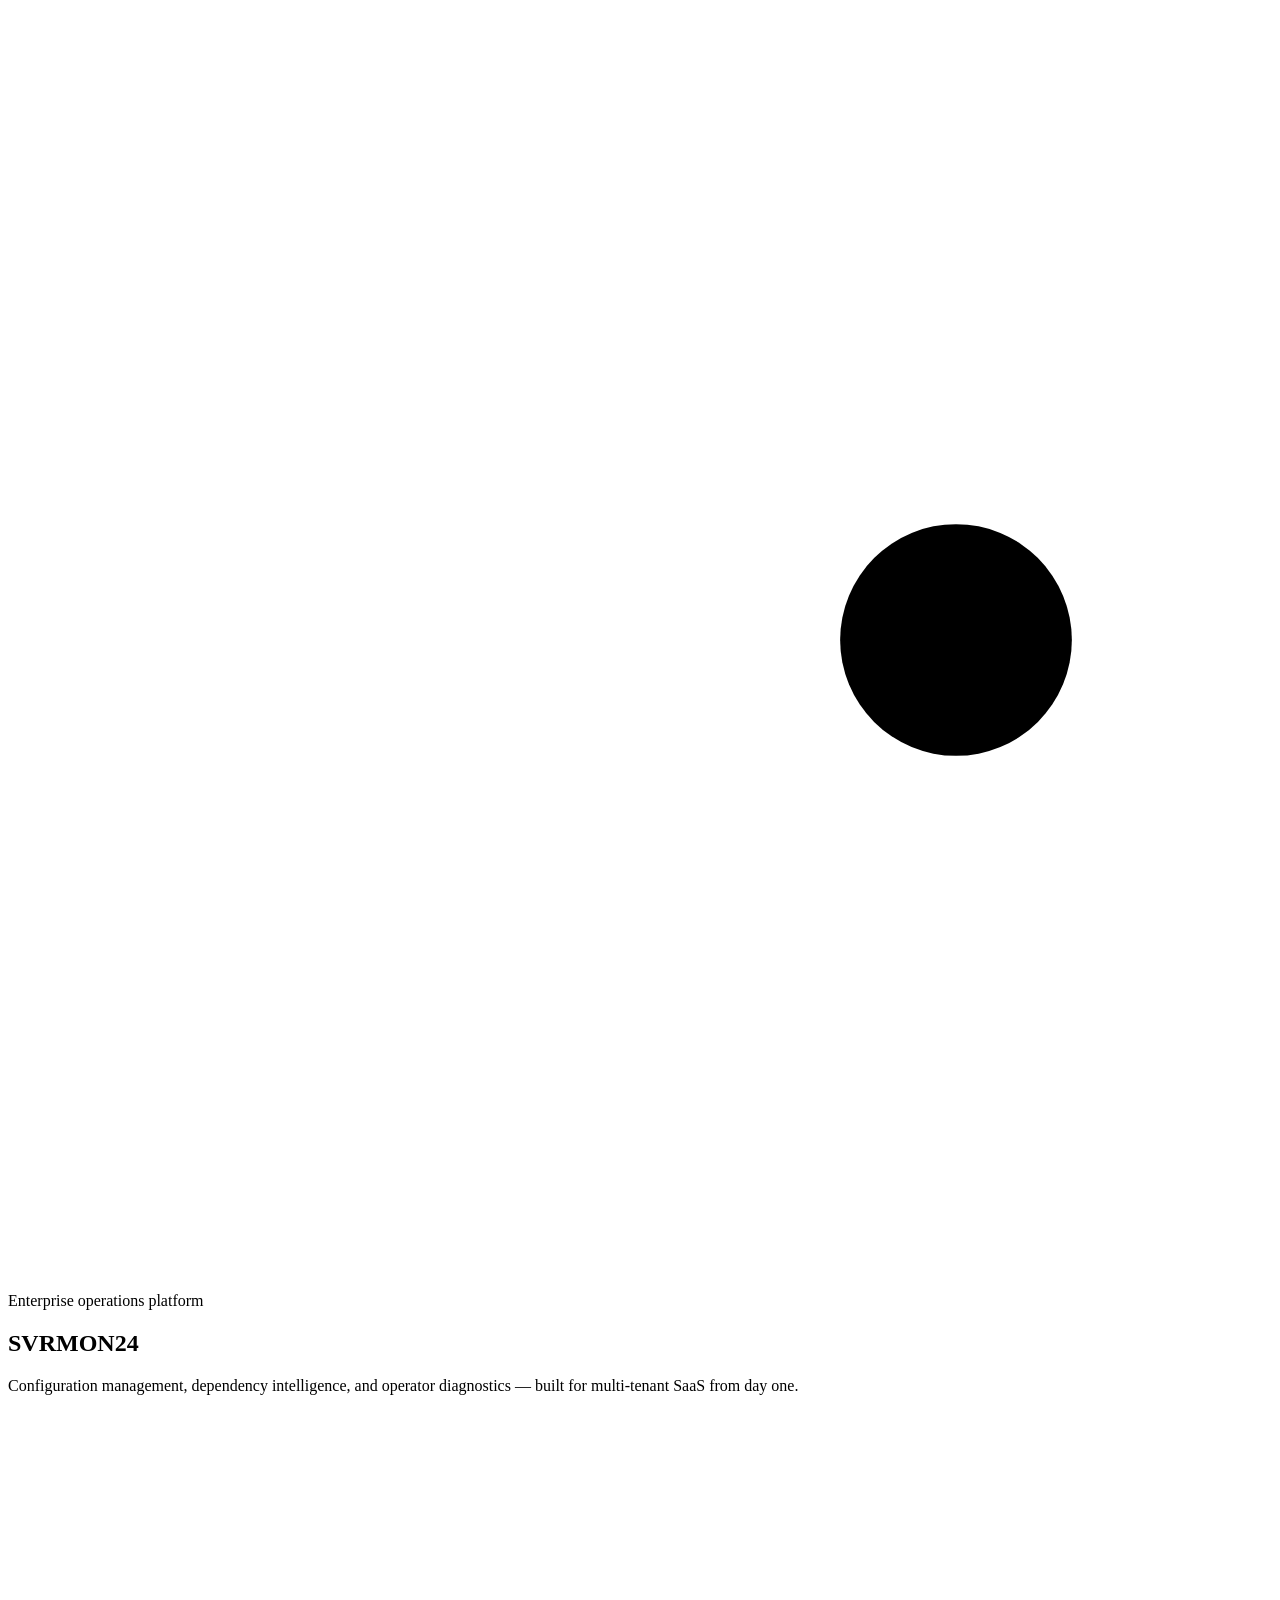
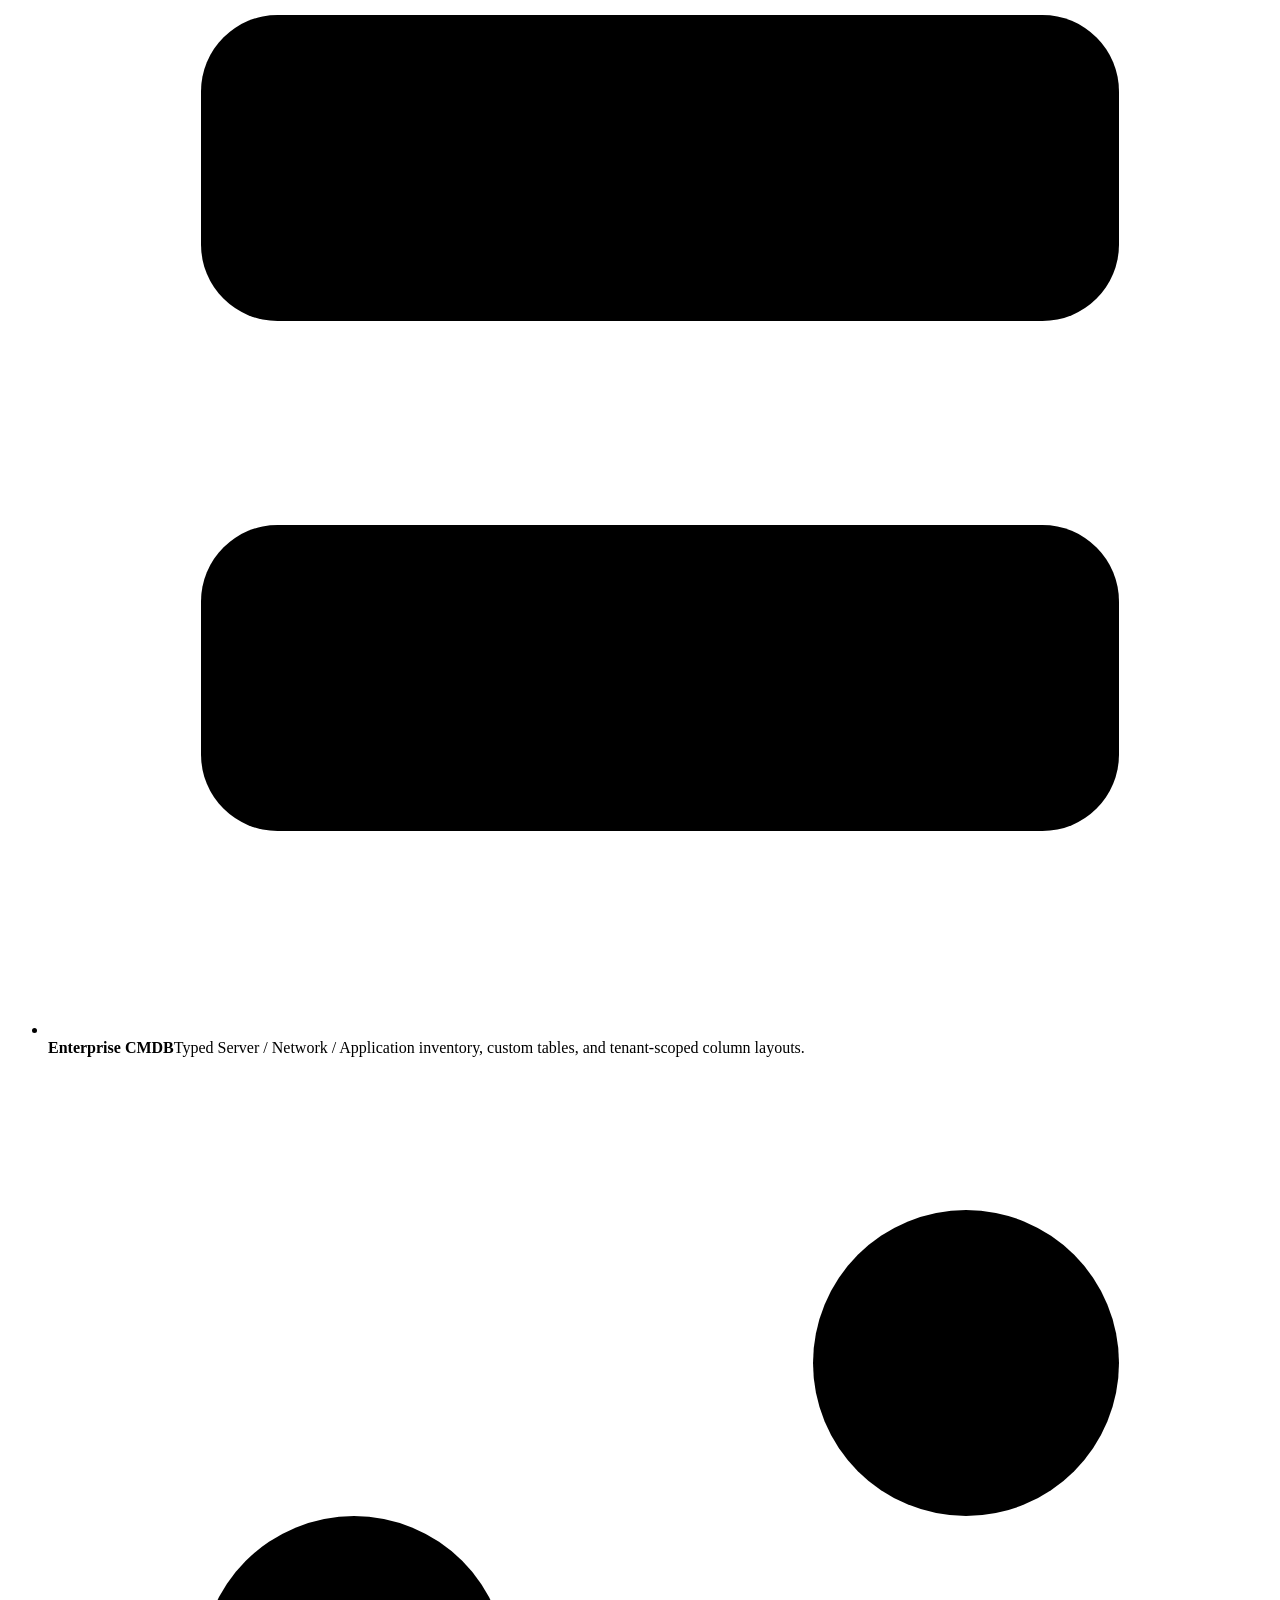
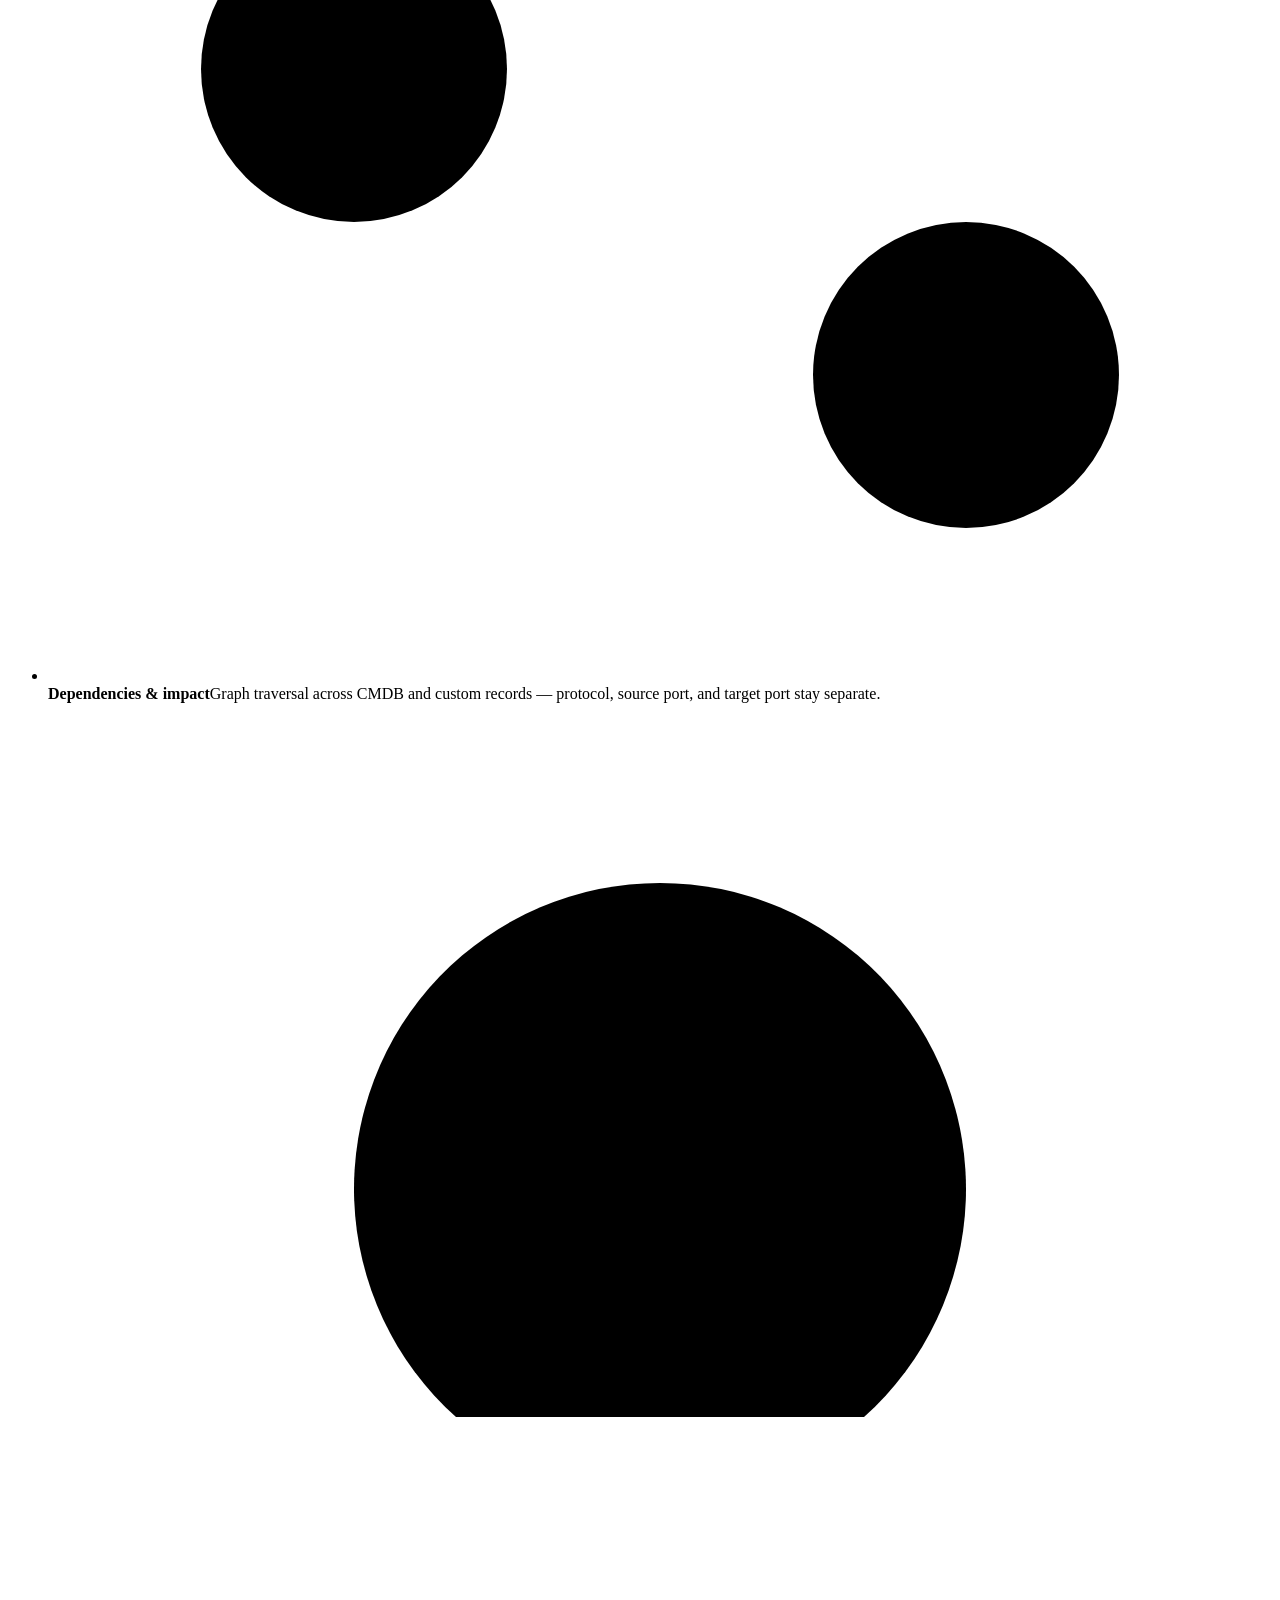
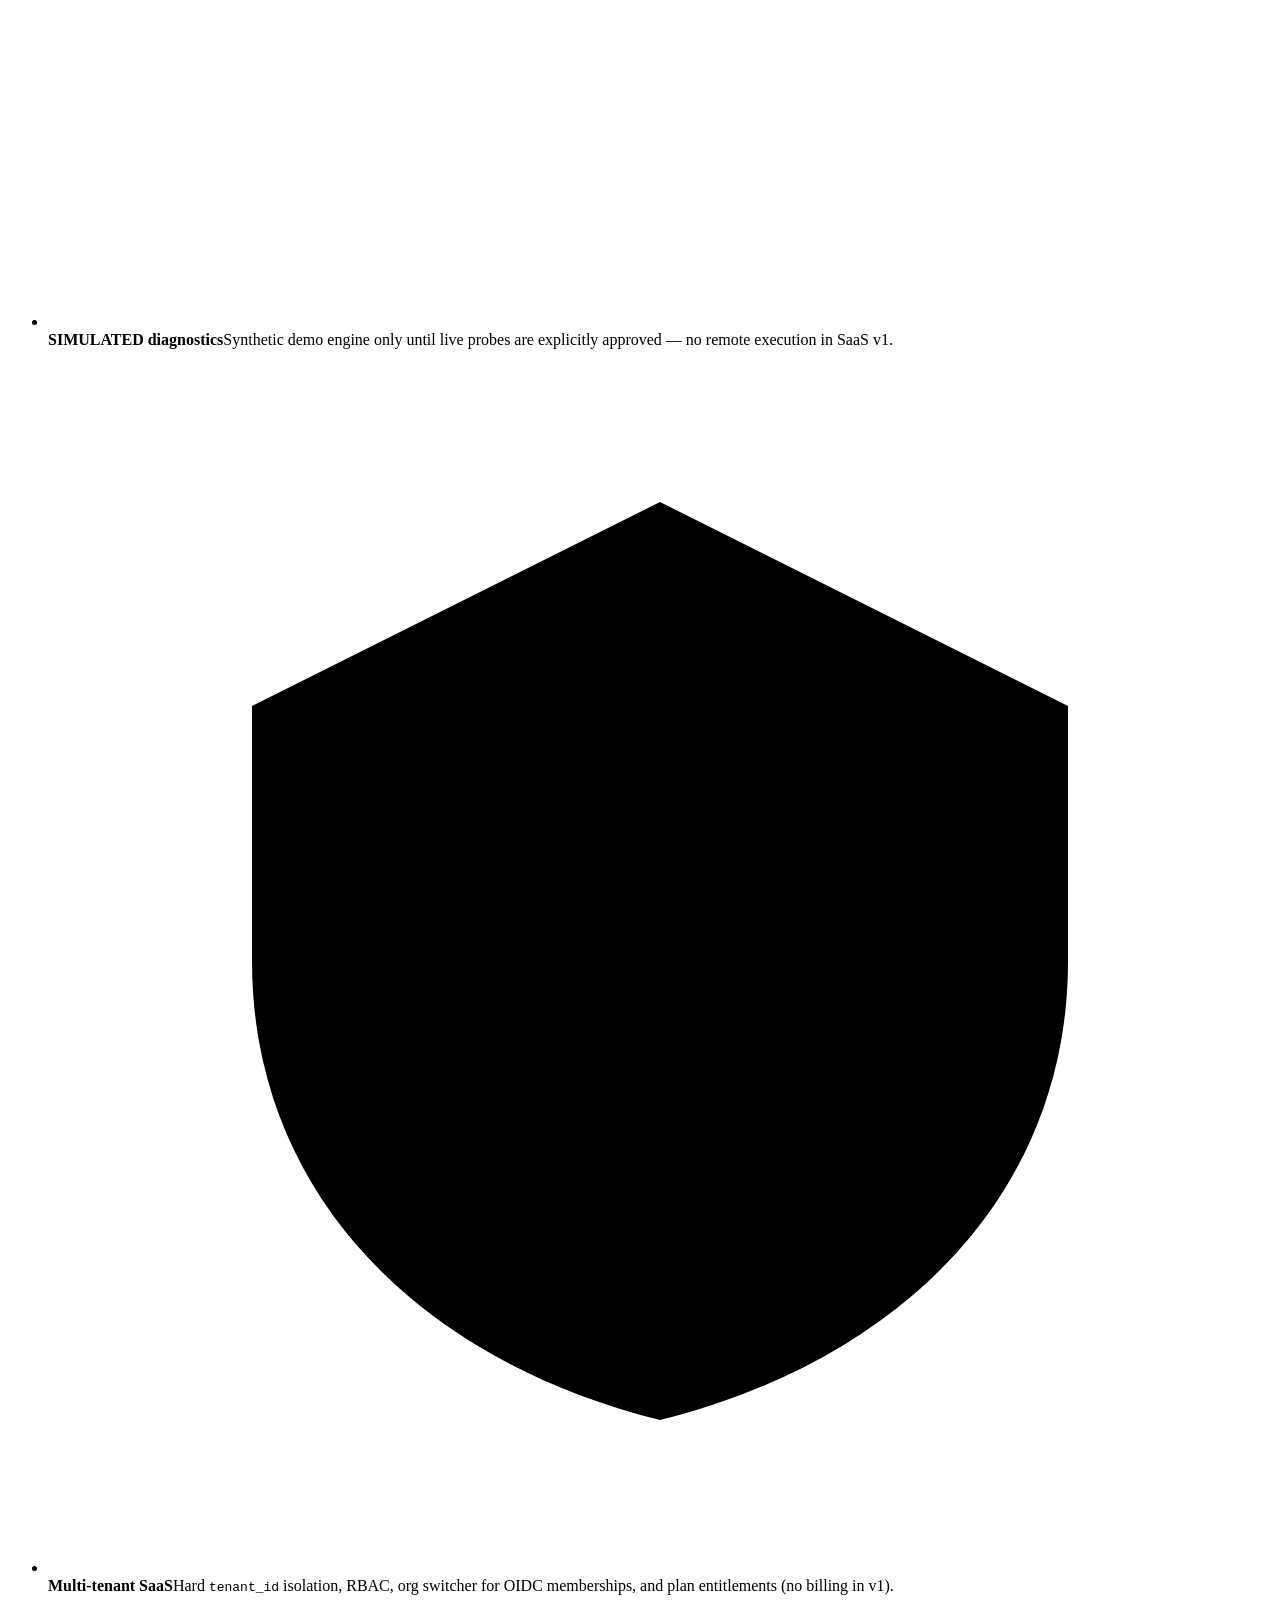
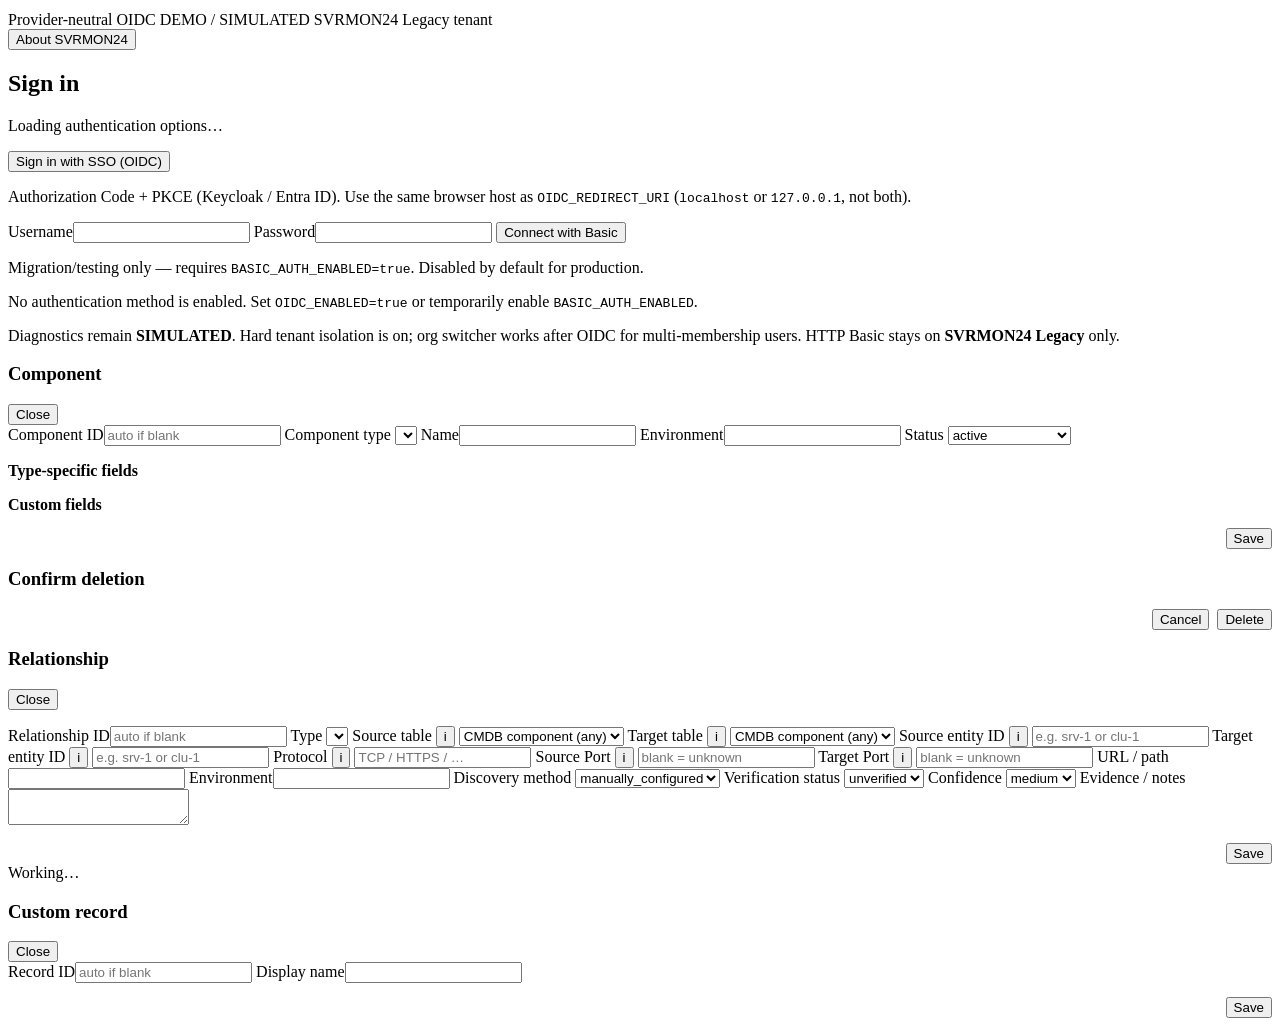
==== app/static/index.html @ c35ae40f "Merge origin/main into login portal split layout Resolve conflicts: keep split login (login-gate-spl" ====
<!DOCTYPE html>
<html lang="en">
<head>
  <meta charset="utf-8" />
  <meta name="viewport" content="width=device-width, initial-scale=1" />
  <meta name="svrmon24-ui" content="login-gate-split-v1" />
  <meta name="svrmon24-version" content="0.31.1" />
  <title>SVRMON24</title>
  <!-- Critical gate CSS: never paint login + app chrome together (before cmdb.css). -->
  <style>
    body.is-login .app-shell,
    body:not(.is-app) .app-shell { display: none !important; }
    body.is-app .login-gate { display: none !important; }
    #authPanel, .auth-panel-legacy { display: none !important; }
  </style>
  <link rel="stylesheet" href="/static/css/cmdb.css?v=0.31.1" />
</head>
<body class="is-login">
  <!-- Split login: portal story (left) + sign-in form (right); stacks on small viewports -->
  <div id="loginGate" class="login-gate login-gate-split" role="main" data-auth-view="login">
    <aside class="login-portal" id="loginPortal" aria-label="SVRMON24 platform overview">
      <div class="login-portal-bg" aria-hidden="true"></div>
      <div class="login-portal-inner">
        <div class="login-portal-brand">
          <span class="logo" aria-hidden="true">
            <svg viewBox="0 0 24 24"><path d="M4 7h16M4 12h10M4 17h14"/><circle cx="18" cy="12" r="2.2"/></svg>
          </span>
          <div>
            <p class="login-portal-kicker">Enterprise operations platform</p>
            <h1>SVRMON24</h1>
            <p class="login-portal-lede">Configuration management, dependency intelligence, and operator diagnostics — built for multi-tenant SaaS from day one.</p>
          </div>
        </div>
        <ul class="login-portal-highlights">
          <li>
            <span class="login-portal-ico" aria-hidden="true"><svg viewBox="0 0 24 24"><rect x="3" y="4" width="18" height="6" rx="1.5"/><rect x="3" y="14" width="18" height="6" rx="1.5"/></svg></span>
            <div><strong>Enterprise CMDB</strong><span>Typed Server / Network / Application inventory, custom tables, and tenant-scoped column layouts.</span></div>
          </li>
          <li>
            <span class="login-portal-ico" aria-hidden="true"><svg viewBox="0 0 24 24"><circle cx="6" cy="12" r="3"/><circle cx="18" cy="6" r="3"/><circle cx="18" cy="18" r="3"/><path d="M8.7 10.2L15.3 7.2M8.7 13.8l6.6 3"/></svg></span>
            <div><strong>Dependencies &amp; impact</strong><span>Graph traversal across CMDB and custom records — protocol, source port, and target port stay separate.</span></div>
          </li>
          <li>
            <span class="login-portal-ico" aria-hidden="true"><svg viewBox="0 0 24 24"><path d="M9 18h6M10 21h4"/><path d="M8 14a6 6 0 1 1 8 0"/><path d="M12 3v2"/></svg></span>
            <div><strong>SIMULATED diagnostics</strong><span>Synthetic demo engine only until live probes are explicitly approved — no remote execution in SaaS v1.</span></div>
          </li>
          <li>
            <span class="login-portal-ico" aria-hidden="true"><svg viewBox="0 0 24 24"><path d="M12 3l8 4v5c0 4.5-3.2 7.8-8 9-4.8-1.2-8-4.5-8-9V7l8-4z"/></svg></span>
            <div><strong>Multi-tenant SaaS</strong><span>Hard <code>tenant_id</code> isolation, RBAC, org switcher for OIDC memberships, and plan entitlements (no billing in v1).</span></div>
          </li>
        </ul>
        <div class="login-portal-badges">
          <span class="login-pill">Provider-neutral OIDC</span>
          <span class="login-pill sim">DEMO / SIMULATED</span>
          <span class="login-pill">SVRMON24 Legacy tenant</span>
        </div>
      </div>
    </aside>
    <div class="login-form-pane">
      <button type="button" class="login-portal-toggle" id="btnLoginPortalToggle" aria-expanded="false" aria-controls="loginPortal">
        <span class="login-portal-toggle-label">About SVRMON24</span>
        <span class="login-portal-toggle-chevron" aria-hidden="true"></span>
      </button>
      <div class="login-card panel">
        <h2>Sign in</h2>
        <p class="hint" id="authHint">Loading authentication options…</p>
        <div id="authErrorBanner" class="auth-error-banner hidden" role="alert"></div>
        <div id="hostMismatchBanner" class="auth-warn-banner hidden" role="status"></div>
        <div class="auth-row auth-oidc-row hidden" id="oidcAuthRow">
          <button type="button" id="btnOidcLogin" class="primary">Sign in with SSO (OIDC)</button>
          <p class="hint">Authorization Code + PKCE (Keycloak / Entra ID). Use the same browser host as <code>OIDC_REDIRECT_URI</code> (<code>localhost</code> or <code>127.0.0.1</code>, not both).</p>
        </div>
        <div class="auth-row auth-basic-row hidden" id="basicAuthRow">
          <label>Username<input id="authUser" autocomplete="username" /></label>
          <label>Password<input id="authPass" type="password" autocomplete="current-password" /></label>
          <button type="button" id="btnConnect">Connect with Basic</button>
          <p class="hint">Migration/testing only — requires <code>BASIC_AUTH_ENABLED=true</code>. Disabled by default for production.</p>
        </div>
        <p class="hint hidden" id="authMisconfigured">No authentication method is enabled. Set <code>OIDC_ENABLED=true</code> or temporarily enable <code>BASIC_AUTH_ENABLED</code>.</p>
        <p class="login-foot hint">Diagnostics remain <strong>SIMULATED</strong>. Hard tenant isolation is on; org switcher works after OIDC for multi-membership users. HTTP Basic stays on <strong>SVRMON24 Legacy</strong> only.</p>
      </div>
    </div>
  </div>

  <div class="app-shell hidden" id="appShell">
    <aside class="sidebar" id="sidebar">
      <div class="brand">
        <div class="brand-mark">
          <span class="logo" aria-hidden="true">
            <svg viewBox="0 0 24 24"><path d="M4 7h16M4 12h10M4 17h14"/><circle cx="18" cy="12" r="2.2"/></svg>
          </span>
          <h1>SVRMON24</h1>
        </div>
        <p class="tagline">Enterprise CMDB · dependencies · SIMULATED diagnostics</p>
      </div>
      <nav class="nav" aria-label="Primary">
        <div class="nav-section">Operations</div>
        <button type="button" class="nav-item active" data-tab="dashboard">
          <span class="nav-ico" aria-hidden="true"><svg viewBox="0 0 24 24"><rect x="3" y="3" width="8" height="8" rx="1.5"/><rect x="13" y="3" width="8" height="5" rx="1.5"/><rect x="13" y="10" width="8" height="11" rx="1.5"/><rect x="3" y="13" width="8" height="8" rx="1.5"/></svg></span>
          Dashboard
        </button>
        <button type="button" class="nav-item" data-tab="servers" data-component-type="Server">
          <span class="nav-ico" aria-hidden="true"><svg viewBox="0 0 24 24"><rect x="3" y="4" width="18" height="6" rx="1.5"/><rect x="3" y="14" width="18" height="6" rx="1.5"/><circle cx="7" cy="7" r="1"/><circle cx="7" cy="17" r="1"/></svg></span>
          Servers
        </button>
        <button type="button" class="nav-item" data-tab="network" data-component-type="Network">
          <span class="nav-ico" aria-hidden="true"><svg viewBox="0 0 24 24"><circle cx="12" cy="5" r="2.5"/><circle cx="5" cy="19" r="2.5"/><circle cx="19" cy="19" r="2.5"/><path d="M12 7.5v4M12 11.5L5.8 17M12 11.5l6.2 5.5"/></svg></span>
          Network
        </button>
        <button type="button" class="nav-item" data-tab="applications" data-component-type="Application">
          <span class="nav-ico" aria-hidden="true"><svg viewBox="0 0 24 24"><rect x="4" y="3" width="16" height="18" rx="2"/><path d="M8 8h8M8 12h8M8 16h5"/></svg></span>
          Applications
        </button>
        <button type="button" class="nav-item" data-tab="middleware" data-component-type="Middleware">
          <span class="nav-ico" aria-hidden="true"><svg viewBox="0 0 24 24"><path d="M4 8l8-4 8 4-8 4-8-4z"/><path d="M4 12l8 4 8-4"/><path d="M4 16l8 4 8-4"/></svg></span>
          Middleware
        </button>
        <button type="button" class="nav-item" data-tab="databases" data-component-type="Database">
          <span class="nav-ico" aria-hidden="true"><svg viewBox="0 0 24 24"><ellipse cx="12" cy="6" rx="7" ry="3"/><path d="M5 6v6c0 1.7 3.1 3 7 3s7-1.3 7-3V6"/><path d="M5 12v6c0 1.7 3.1 3 7 3s7-1.3 7-3v-6"/></svg></span>
          Databases
        </button>
        <div class="nav-section" id="navCustomTablesSection" hidden>Custom tables</div>
        <div id="navCustomTables"></div>
        <button type="button" class="nav-item" data-tab="relationships">
          <span class="nav-ico" aria-hidden="true"><svg viewBox="0 0 24 24"><circle cx="6" cy="12" r="3"/><circle cx="18" cy="6" r="3"/><circle cx="18" cy="18" r="3"/><path d="M8.7 10.2L15.3 7.2M8.7 13.8l6.6 3"/></svg></span>
          Relationships
        </button>
        <button type="button" class="nav-item" data-tab="dependencies">
          <span class="nav-ico" aria-hidden="true"><svg viewBox="0 0 24 24"><path d="M5 6h6v6H5zM13 12h6v6h-6z"/><path d="M11 9h4v4"/></svg></span>
          Dependencies
        </button>
        <button type="button" class="nav-item" data-tab="diagnostics">
          <span class="nav-ico" aria-hidden="true"><svg viewBox="0 0 24 24"><path d="M9 18h6M10 21h4"/><path d="M8 14a6 6 0 1 1 8 0"/><path d="M12 3v2"/></svg></span>
          Diagnostics
        </button>

        <div class="nav-section">Configuration</div>
        <button type="button" class="nav-item" data-tab="custom">
          <span class="nav-ico" aria-hidden="true"><svg viewBox="0 0 24 24"><path d="M4 7h16M4 12h10M4 17h14"/><circle cx="17" cy="12" r="2"/></svg></span>
          Custom Fields
        </button>
        <button type="button" class="nav-item" data-tab="custom-tables">
          <span class="nav-ico" aria-hidden="true"><svg viewBox="0 0 24 24"><path d="M4 4h16v4H4zM4 10h16v10H4z"/><path d="M9 10v10M15 10v10M4 15h16"/></svg></span>
          Custom Tables
        </button>
        <button type="button" class="nav-item" data-tab="columns">
          <span class="nav-ico" aria-hidden="true"><svg viewBox="0 0 24 24"><rect x="3" y="4" width="5" height="16" rx="1"/><rect x="10" y="4" width="5" height="16" rx="1"/><rect x="17" y="4" width="4" height="16" rx="1"/></svg></span>
          Column Settings
        </button>

        <div class="nav-section">Administration</div>
        <button type="button" class="nav-item" data-tab="users">
          <span class="nav-ico" aria-hidden="true"><svg viewBox="0 0 24 24"><circle cx="9" cy="8" r="3.2"/><path d="M3.5 19c.8-3 2.9-4.5 5.5-4.5S13.7 16 14.5 19"/><circle cx="17" cy="9" r="2.4"/><path d="M15.2 19c.4-1.8 1.6-3 3.3-3 1.2 0 2.2.5 2.9 1.4"/></svg></span>
          Users
        </button>
        <button type="button" class="nav-item" data-tab="roles">
          <span class="nav-ico" aria-hidden="true"><svg viewBox="0 0 24 24"><path d="M12 3l8 4v5c0 4.5-3.2 7.8-8 9-4.8-1.2-8-4.5-8-9V7l8-4z"/><path d="M9.5 12l1.8 1.8L15 10"/></svg></span>
          Roles and Permissions
        </button>
        <button type="button" class="nav-item" data-tab="organizations">
          <span class="nav-ico" aria-hidden="true"><svg viewBox="0 0 24 24"><path d="M3 20h18"/><path d="M5 20V9l7-5 7 5v11"/><path d="M9 20v-6h6v6"/></svg></span>
          Organizations
        </button>
        <button type="button" class="nav-item" data-tab="plans">
          <span class="nav-ico" aria-hidden="true"><svg viewBox="0 0 24 24"><path d="M4 7h16v12H4z"/><path d="M8 7V5a4 4 0 0 1 8 0v2"/><path d="M8 12h8"/></svg></span>
          Subscription Plans <span class="coming">Entitlements</span>
        </button>
        <button type="button" class="nav-item" data-tab="settings">
          <span class="nav-ico" aria-hidden="true"><svg viewBox="0 0 24 24"><circle cx="12" cy="12" r="3"/><path d="M12 3v2.2M12 18.8V21M4.9 6.5l1.6 1.6M17.5 17.9l1.6 1.6M3 12h2.2M18.8 12H21M4.9 17.5l1.6-1.6M17.5 6.1l1.6-1.6"/></svg></span>
          Settings
        </button>
        <button type="button" class="nav-item" data-tab="audit">
          <span class="nav-ico" aria-hidden="true"><svg viewBox="0 0 24 24"><path d="M7 4h10a2 2 0 0 1 2 2v14l-3-2-3 2-3-2-3 2V6a2 2 0 0 1 2-2z"/><path d="M9 9h6M9 13h6"/></svg></span>
          Audit Logs
        </button>
      </nav>
      <div class="sidebar-foot">
        <span class="sim-pill" title="Diagnostics remain synthetic until live probes are approved">DEMO / SIMULATED</span>
      </div>
    </aside>

    <div class="main">
      <header class="topbar">
        <div class="topbar-left">
          <button type="button" class="mobile-nav-toggle" id="btnMobileNav" aria-label="Open navigation">Menu</button>
          <div class="topbar-titles">
            <h2 id="pageTitle">Dashboard</h2>
            <p class="hint" id="pageSubtitle">Live CMDB and diagnostic overview</p>
          </div>
        </div>
        <div class="topbar-right">
          <div class="auth-status" id="authStatusChip" title="Authentication status">
            <span class="dot" aria-hidden="true"></span>
            <span id="authStatusText">Disconnected</span>
          </div>
          <div
            class="tenant-banner"
            id="tenantBanner"
            hidden
            aria-label="Current organization"
            title="tenant-svrmon24-legacy"
          >
            <span class="tenant-banner-kicker">Organization</span>
            <strong id="tenantDisplayName">SVRMON24 Legacy</strong>
            <span class="tenant-banner-id" id="tenantIdSub">tenant-svrmon24-legacy</span>
          </div>
          <div class="user-menu" id="userMenu">
            <div class="avatar" id="userAvatar">?</div>
            <div class="meta">
              <strong id="userDisplayName">Not signed in</strong>
              <span id="sessionChip">Session: disconnected</span>
            </div>
            <button type="button" id="btnLogout" class="ghost" title="End OIDC session and/or clear Basic credentials">Log out</button>
          </div>
        </div>
      </header>

      <div class="content">
        <!-- keep legacy class for any old selectors; hidden via CSS -->
        <div class="tabs" aria-hidden="true"></div>

        <section id="tab-dashboard" class="tab-panel">
          <section class="panel">
            <div class="toolbar" style="grid-template-columns: 1fr auto;">
              <div>
                <h2 style="margin:0">Operations dashboard</h2>
                <p class="hint" id="dashHint">Connect to load live CMDB and diagnostic widgets.</p>
              </div>
              <button type="button" id="btnRefreshDash" class="secondary">Refresh</button>
            </div>
            <div class="demo-banner" id="dashDemoBanner">
              Diagnostic widgets reflect <strong>SIMULATED / SYNTHETIC_DEMO</strong> evidence only — not live telemetry.
            </div>
            <div class="kpi-row" id="kpiRow">
              <div class="kpi-card accent-grad">
                <div class="label">Platform status</div>
                <div class="value"><span class="status-pill disconnected" id="kpiConnPill">disconnected</span></div>
                <div class="sub" id="kpiConnSub">Sign in with OIDC (or Basic if enabled) to load APIs</div>
              </div>
              <div class="kpi-card accent-grad">
                <div class="label">Components</div>
                <div class="value" id="kpiComponents">—</div>
                <div class="sub">CMDB inventory total</div>
              </div>
              <div class="kpi-card accent-grad-2">
                <div class="label">Relationships</div>
                <div class="value" id="kpiRels">—</div>
                <div class="sub">Configured dependency edges</div>
              </div>
              <div class="kpi-card">
                <div class="label">Diagnostics mode</div>
                <div class="value" style="font-size:1.1rem;margin-top:10px"><span class="status-pill warning">SIMULATED</span></div>
                <div class="sub">No live remote execution</div>
              </div>
            </div>
            <div id="dashLoading" class="empty-state">
              <strong>API disconnected</strong>
              Sign in above to load live CMDB KPIs, relationships, and SIMULATED diagnostic widgets.
            </div>
            <div id="dashContent" class="hidden">
              <div class="dash-grid">
                <div class="dash-card">
                  <h3>Total CMDB components</h3>
                  <div class="dash-metric" id="dashTotalComponents">—</div>
                </div>
                <div class="dash-card">
                  <h3>Configured relationships</h3>
                  <div class="dash-metric" id="dashTotalRels">—</div>
                </div>
                <div class="dash-card">
                  <h3>Components by type</h3>
                  <ul class="dash-list" id="dashByType"></ul>
                </div>
                <div class="dash-card">
                  <h3>Components by environment</h3>
                  <ul class="dash-list" id="dashByEnv"></ul>
                </div>
                <div class="dash-card wide">
                  <h3>Recent diagnostics</h3>
                  <div id="dashRecentDiags" class="hint">No diagnostics yet.</div>
                </div>
                <div class="dash-card wide">
                  <h3>Recent findings</h3>
                  <div id="dashRecentFindings" class="hint">No findings yet.</div>
                </div>
                <div class="dash-card wide" style="grid-column: 1 / -1;">
                  <h3>Critical components requiring review</h3>
                  <div id="dashCritical" class="hint">None flagged.</div>
                </div>
              </div>
            </div>
          </section>
        </section>

        <section id="tab-inventory" class="tab-panel hidden">
          <section class="panel">
            <p class="type-lock-hint" id="inventoryTypeHint">Showing one component type from the Operations sidebar.</p>
            <div class="toolbar">
              <label>Search<input id="searchQ" placeholder="id, name, hostname, product…" /></label>
              <label id="filterTypeWrap">Type
                <select id="filterType" data-keep-first="1">
                  <option value="">All</option>
                </select>
              </label>
              <label>Environment<input id="filterEnv" placeholder="prod / nonprod" /></label>
              <label>Status
                <select id="filterStatus">
                  <option value="">All</option>
                  <option value="active">active</option>
                  <option value="inactive">inactive</option>
                  <option value="decommissioned">decommissioned</option>
                  <option value="unknown">unknown</option>
                </select>
              </label>
              <span></span>
              <button type="button" id="btnSearch" class="secondary">Apply filters</button>
              <button type="button" id="btnAdd">Add component</button>
            </div>
          </section>

          <section class="panel">
            <h2 id="inventoryHeading">Inventory</h2>
            <div class="table-wrap">
              <div id="inventoryLoading" class="loading-overlay"><span class="spinner"></span> Loading inventory…</div>
              <table class="inventory" id="inventoryTable">
                <thead>
                  <tr id="inventoryHeadRow">
                    <th data-col="component_id">Component ID</th>
                    <th data-col="hostname_or_name">Hostname/Component Name</th>
                    <th data-col="component_type">Component Type</th>
                    <th data-col="os_family">OS Family</th>
                    <th data-col="os_version">OS Version</th>
                    <th data-col="product_type">Product Type</th>
                    <th data-col="product_version">Product Version</th>
                    <th data-col="environment">Environment</th>
                    <th data-col="status">Status</th>
                    <th data-col="actions">Actions</th>
                  </tr>
                </thead>
                <tbody id="inventoryBody"></tbody>
              </table>
            </div>
            <div class="pager">
              <div id="pageInfo">Page 1 / 1 · 0 components</div>
              <div class="controls">
                <button type="button" id="btnPrev" class="secondary">Previous</button>
                <button type="button" id="btnNext" class="secondary">Next</button>
              </div>
            </div>
          </section>
        </section>

        <section id="tab-relationships" class="tab-panel hidden">
          <section class="panel">
            <h2>Relationship types (direction: source → target)</h2>
            <p class="hint">
              Manual edges only. Pick source/target <strong>tables</strong> (typed CMDB or custom),
              then entity IDs. <strong>Protocol</strong>, <strong>Source Port</strong>, and
              <strong>Target Port</strong> stay separate columns forever.
            </p>
            <div id="relTypeDocs" class="hint">Load after Connect.</div>
          </section>
          <section class="panel">
            <div class="toolbar" style="grid-template-columns: 1.2fr 1fr 1fr auto auto;">
              <label>Search<input id="relSearchQ" placeholder="id, component, protocol…" /></label>
              <label>Type
                <select id="relFilterType" data-keep-first="1">
                  <option value="">All</option>
                </select>
              </label>
              <label>Component ID<input id="relFilterComponent" placeholder="as source or target" /></label>
              <button type="button" id="btnRelSearch" class="secondary">Apply filters</button>
              <button type="button" id="btnAddRel">Add relationship</button>
            </div>
          </section>
          <section class="panel">
            <h2>Relationships</h2>
            <div class="table-wrap">
              <table class="inventory" id="relationshipTable">
                <thead>
                  <tr id="relationshipHeadRow">
                    <th data-col="relationship_id">Relationship ID</th>
                    <th data-col="source_component_id">Source</th>
                    <th data-col="source_table">Source Table</th>
                    <th data-col="target_component_id">Target</th>
                    <th data-col="target_table">Target Table</th>
                    <th data-col="relationship_type">Type</th>
                    <th data-col="protocol">Protocol</th>
                    <th data-col="source_port">Source Port</th>
                    <th data-col="target_port">Target Port</th>
                    <th data-col="environment">Environment</th>
                    <th data-col="discovery_method">Discovery</th>
                    <th data-col="verification_status">Verification</th>
                    <th data-col="actions">Actions</th>
                  </tr>
                </thead>
                <tbody id="relationshipBody"></tbody>
              </table>
            </div>
            <div class="pager">
              <div id="relPageInfo">Page 1 / 1 · 0 relationships</div>
              <div class="controls">
                <button type="button" id="btnRelPrev" class="secondary">Previous</button>
                <button type="button" id="btnRelNext" class="secondary">Next</button>
              </div>
            </div>
          </section>
        </section>

        <section id="tab-dependencies" class="tab-panel hidden">
          <section class="panel">
            <h2>Dependency traversal &amp; impact</h2>
            <p class="hint">
              Tenant-scoped wrap of the existing graph engine. Walks typed CMDB
              <strong>and</strong> custom-table relationship edges. Protocol / Source Port /
              Target Port stay separate on every edge.
            </p>
            <p class="hint" id="impactDisclaimer">
              Impact results list <strong>potentially affected</strong> applications only.
              Presence in the graph does not mean a component is actually down.
              <button type="button" class="help-balloon" aria-label="Help: impact disclaimer" data-help="Impact uses relationship data only. “Potentially affected” never claims an application is currently down or degraded.">i</button>
            </p>
            <div class="toolbar" style="grid-template-columns: 1.2fr 0.9fr 0.6fr 0.9fr 0.9fr auto;">
              <label>Entity ID
                <button type="button" class="help-balloon" aria-label="Help: dependency entity" data-help="CMDB component_id or custom record_id (entity-refs). Optional Table hints a custom table_key or CMDB type.">i</button>
                <input id="depComponentId" list="depEntityIdList" placeholder="e.g. db-1 or clu-1" />
              </label>
              <label>Table (optional)
                <button type="button" class="help-balloon" aria-label="Help: dependency table" data-help="Optional. Leave blank for typed CMDB (or unique custom record_id). Set to a custom table_key when starting from a custom entity.">i</button>
                <input id="depTable" list="depTableList" placeholder="Server or clusters" />
              </label>
              <label>Depth
                <button type="button" class="help-balloon" aria-label="Help: dependency depth" data-help="How many hops to walk (0–50). Tenant entitlements may cap max_dependency_depth.">i</button>
                <input id="depDepth" type="number" min="0" max="50" value="5" />
              </label>
              <label>Environment filter<input id="depEnv" placeholder="optional" /></label>
              <label>Status filter
                <select id="depStatus">
                  <option value="">All</option>
                  <option value="active">active</option>
                  <option value="inactive">inactive</option>
                  <option value="decommissioned">decommissioned</option>
                  <option value="unknown">unknown</option>
                </select>
              </label>
              <button type="button" id="btnAnalyzeDeps">Analyze</button>
            </div>
            <datalist id="depEntityIdList"></datalist>
            <datalist id="depTableList"></datalist>
          </section>

          <section class="panel">
            <h2>Selected entity</h2>
            <div id="depSelected" class="hint">Select an entity and click Analyze.</div>
          </section>

          <section class="panel">
            <h2>Graph</h2>
            <p class="hint">Supports multiple parents/children, shared dependencies, custom-table endpoints, and cycles. Upstream = cyan, Downstream = amber, Selected = accent, Both = indigo.</p>
            <div id="depGraphWrap" class="graph-wrap">
              <svg id="depGraph" xmlns="http://www.w3.org/2000/svg"></svg>
            </div>
            <div id="depCycles" class="warn-box" style="display:none"></div>
          </section>

          <section class="panel">
            <h2>Upstream dependencies</h2>
            <div class="table-wrap">
              <table class="inventory">
                <thead>
                  <tr>
                    <th>Entity ID</th>
                    <th>Name</th>
                    <th>Type / Table</th>
                    <th>Direct/Indirect</th>
                    <th>Relationship Type</th>
                    <th>Source Table</th>
                    <th>Target Table</th>
                    <th>Protocol</th>
                    <th>Source Port</th>
                    <th>Target Port</th>
                    <th>Verification</th>
                    <th>Evidence</th>
                  </tr>
                </thead>
                <tbody id="depUpstreamBody"></tbody>
              </table>
            </div>
          </section>

          <section class="panel">
            <h2>Downstream dependants</h2>
            <div class="table-wrap">
              <table class="inventory">
                <thead>
                  <tr>
                    <th>Entity ID</th>
                    <th>Name</th>
                    <th>Type / Table</th>
                    <th>Direct/Indirect</th>
                    <th>Relationship Type</th>
                    <th>Source Table</th>
                    <th>Target Table</th>
                    <th>Protocol</th>
                    <th>Source Port</th>
                    <th>Target Port</th>
                    <th>Verification</th>
                    <th>Evidence</th>
                  </tr>
                </thead>
                <tbody id="depDownstreamBody"></tbody>
              </table>
            </div>
          </section>

          <section class="panel">
            <h2>Potentially affected applications
              <button type="button" class="help-balloon" aria-label="Help: potentially affected" data-help="Only typed CMDB Application nodes reachable downstream. Wording is always “potentially affected” — never an outage claim.">i</button>
            </h2>
            <div id="depImpactList" class="hint">No analysis yet.</div>
          </section>
        </section>

        <section id="tab-diagnostics" class="tab-panel hidden">
          <section class="panel">
            <h2>Diagnostics (DEMO / SIMULATED)</h2>
            <p class="hint" id="diagSaasIntro">
              Tenant-scoped SIMULATED diagnostics wrap the existing demo engine.
              History is filtered by your current <code>tenant_id</code>;
              <code>component_id</code> stays globally unique. Live / remote probes
              remain disabled for SaaS v1.
              <button type="button" class="help-balloon" aria-label="Help: diagnostics SaaS" data-help="Run, list, and get always use the session tenant. Cross-tenant history returns 404 / empty. Entitlements may cap max_diagnostic_runs. No shell, SQL, SSH, or network scans.">i</button>
            </p>
            <div class="demo-banner" id="diagBanner">
              All diagnostic output is <strong>SIMULATED / SYNTHETIC_DEMO</strong>.
              execution_mode is always SIMULATED. No servers are contacted; shell/SQL/network scans are blocked.
            </div>
            <div class="toolbar" style="grid-template-columns: 1.2fr 1.2fr 1fr auto auto;">
              <label>Component ID
                <button type="button" class="help-balloon" aria-label="Help: diagnostic component" data-help="Must be a CMDB component_id visible in your tenant. Other-tenant ids return 404 on run.">i</button>
                <input id="diagComponentId" list="componentIdList" placeholder="e.g. srv-1" />
              </label>
              <label>Profile
                <button type="button" class="help-balloon" aria-label="Help: diagnostic profile" data-help="Only approved SIMULATED profiles (basic-health). Profiles never carry remote probe commands.">i</button>
                <select id="diagProfile"></select>
              </label>
              <label>Notes
                <button type="button" class="help-balloon" aria-label="Help: diagnostic notes" data-help="Optional operator note stored on the history row. Forbidden keys (command, shell, sql, probe, live…) are rejected by the API.">i</button>
                <input id="diagNotes" placeholder="optional" />
              </label>
              <button type="button" id="btnRunDiag">Run simulated diagnostic</button>
              <button type="button" id="btnRefreshDiagHistory" class="secondary">Refresh history</button>
            </div>
            <p class="hint" id="diagProfileNotice"></p>
            <p class="hint" id="diagEntitlementHint">Entitlements: max_diagnostic_runs = unlimited · max_ollama_analyses = unlimited (Plans).</p>
            <p class="hint" id="ollamaStatusHint">Ollama status: not checked.</p>
            <p class="hint" id="ollamaContentionHint">Shared-local Ollama: concurrent tenants share one local model host (contention possible). No external model providers.</p>
          </section>

          <section class="panel">
            <h2>Latest result
              <button type="button" class="help-balloon" aria-label="Help: latest diagnostic" data-help="Every check is labeled SYNTHETIC_DEMO. Banners say SIMULATED — never treat values as live telemetry.">i</button>
            </h2>
            <div id="diagLatest" class="hint">No diagnostic run yet.</div>
            <div style="margin-top:10px;display:flex;gap:8px;flex-wrap:wrap">
              <button type="button" id="btnAnalyzeDiag" class="secondary">Analyze with Ollama (fallback if disabled/limited/unavailable)</button>
              <button type="button" id="btnAnalyzeFallback" class="ghost">Force rule-based fallback</button>
            </div>
            <div id="diagAnalysis" class="hint" style="margin-top:12px">No AI analysis yet.</div>
            <div class="table-wrap" style="margin-top:12px">
              <table class="inventory">
                <thead>
                  <tr>
                    <th>Check</th>
                    <th>Kind</th>
                    <th>Value</th>
                    <th>Unit</th>
                    <th>Status</th>
                    <th>Data source</th>
                    <th>Note</th>
                  </tr>
                </thead>
                <tbody id="diagChecksBody"></tbody>
              </table>
            </div>
          </section>

          <section class="panel">
            <h2>Diagnostic history
              <button type="button" class="help-balloon" aria-label="Help: diagnostic history" data-help="Lists only this tenant’s SIMULATED runs. Cross-tenant diagnostic_id lookups return 404.">i</button>
            </h2>
            <p class="hint" id="diagHistoryMeta">Tenant-scoped history · mode SIMULATED</p>
            <div class="table-wrap">
              <table class="inventory">
                <thead>
                  <tr>
                    <th>Diagnostic ID</th>
                    <th>Timestamp</th>
                    <th>Component</th>
                    <th>Profile</th>
                    <th>Mode</th>
                    <th>Overall</th>
                    <th>Actions</th>
                  </tr>
                </thead>
                <tbody id="diagHistoryBody"></tbody>
              </table>
            </div>
          </section>
        </section>

        <section id="tab-custom" class="tab-panel hidden">
          <section class="panel">
            <h2>Custom field definitions</h2>
            <form id="customFieldForm" class="form-grid">
              <p id="cfEditHint" class="hint full hidden">Editing definition — field key is immutable. Cancel to create a new one instead.</p>
              <label>Field key<input id="cfKey" required pattern="^[a-z][a-z0-9_]*$" placeholder="cost_center" /></label>
              <label>Label<input id="cfLabel" required placeholder="Cost Center" /></label>
              <label>Type
                <select id="cfType">
                  <option value="string">string</option>
                  <option value="number">number</option>
                  <option value="boolean">boolean</option>
                  <option value="enum">enum</option>
                </select>
              </label>
              <label>Applies to
                <select id="cfApplies"></select>
              </label>
              <label class="full">Enum values (comma-separated, for enum type)
                <input id="cfEnum" placeholder="gold, silver, bronze" />
              </label>
              <label><span>Required</span><input id="cfRequired" type="checkbox" /></label>
              <div class="form-actions full">
                <button type="submit" id="cfSubmitBtn">Add definition</button>
                <button type="button" id="btnCfCancelEdit" class="secondary hidden">Cancel edit</button>
              </div>
            </form>
          </section>
          <section class="panel">
            <div class="table-wrap">
              <table class="inventory">
                <thead>
                  <tr>
                    <th>Key</th>
                    <th>Label</th>
                    <th>Type</th>
                    <th>Applies to</th>
                    <th>Required</th>
                    <th>Actions</th>
                  </tr>
                </thead>
                <tbody id="customFieldBody"></tbody>
              </table>
            </div>
          </section>
        </section>

        <section id="tab-custom-tables" class="tab-panel hidden">
          <section class="panel">
            <h2>Custom table definitions</h2>
            <p class="hint">
              Tenant-scoped tables beyond the five typed CMDB collections.
              Columns support string / number / boolean / enum / <strong>reference</strong>
              (to a CMDB type or another custom table). Records live in
              <span class="mono">cmdb_custom_records</span> keyed by <span class="mono">table_key</span>.
            </p>
            <form id="customTableForm" class="form-grid">
              <p id="ctEditHint" class="hint full hidden">Editing table — table key is immutable. Cancel to create a new one instead.</p>
              <label>
                <span class="label-with-help">Table key
                  <button type="button" class="help-balloon" aria-label="Help: table key" data-help="Stable snake_case id used in APIs and records. Start with a letter; only lowercase a–z, digits, and underscores. Cannot rename after create. Example: business_services">i</button>
                </span>
                <input id="ctKey" required pattern="^[a-z][a-z0-9_]*$" placeholder="e.g. business_services" title="snake_case: ^[a-z][a-z0-9_]*$" autocomplete="off" />
              </label>
              <label>
                <span class="label-with-help">Display name
                  <button type="button" class="help-balloon" aria-label="Help: display name" data-help="Human-readable name shown in sidebars and dropdowns (with the table key). Example: Business Services">i</button>
                </span>
                <input id="ctLabel" required placeholder="e.g. Business Services" autocomplete="off" />
              </label>
              <label class="full">
                <span class="label-with-help">Description
                  <button type="button" class="help-balloon" aria-label="Help: description" data-help="Optional short note for operators about what rows in this table represent.">i</button>
                </span>
                <input id="ctDesc" placeholder="e.g. Customer-facing services owned by platform teams" />
              </label>
              <label id="ctActiveWrap" class="hidden">
                <span class="label-with-help">Active
                  <button type="button" class="help-balloon" aria-label="Help: active" data-help="Inactive tables stay in configuration but are hidden from normal Operations browsing when filtered.">i</button>
                </span>
                <input id="ctActive" type="checkbox" checked />
              </label>
              <div class="form-actions full">
                <button type="submit" id="ctSubmitBtn">Create table</button>
                <button type="button" id="btnCtCancelEdit" class="secondary hidden">Cancel edit</button>
              </div>
            </form>
          </section>
          <section class="panel">
            <div class="toolbar" style="grid-template-columns: 1fr auto auto;">
              <label>
                <span class="label-with-help">Selected table
                  <button type="button" class="help-balloon" aria-label="Help: selected table" data-help="Pick which custom table to manage columns for. Options show display name and table_key.">i</button>
                </span>
                <select id="ctSelectedTable"></select>
              </label>
              <button type="button" id="btnCtEditSelected" class="secondary">Edit table</button>
              <button type="button" id="btnCtDelete" class="danger">Delete table</button>
            </div>
            <form id="customColumnForm" class="form-grid">
              <p id="ccEditHint" class="hint full hidden">Editing column — column key is immutable. Cancel to add a new column instead.</p>
              <label>
                <span class="label-with-help">Column key
                  <button type="button" class="help-balloon" aria-label="Help: column key" data-help="Stable snake_case field id stored on each record. Cannot rename after create. Example: owner_team">i</button>
                </span>
                <input id="ccKey" required pattern="^[a-z][a-z0-9_]*$" placeholder="e.g. owner_team" autocomplete="off" />
              </label>
              <label>
                <span class="label-with-help">Display name
                  <button type="button" class="help-balloon" aria-label="Help: column display name" data-help="Label shown in column headers and record forms.">i</button>
                </span>
                <input id="ccLabel" required placeholder="e.g. Owner team" autocomplete="off" />
              </label>
              <label>
                <span class="label-with-help">Type
                  <button type="button" class="help-balloon" aria-label="Help: column type" data-help="string / number / boolean for simple values; enum for a fixed list; reference to link a CMDB type or another custom table (stores ref_id + ref_table).">i</button>
                </span>
                <select id="ccType">
                  <option value="string">string</option>
                  <option value="number">number</option>
                  <option value="boolean">boolean</option>
                  <option value="enum">enum</option>
                  <option value="reference">reference</option>
                </select>
              </label>
              <label>
                <span class="label-with-help">Reference target
                  <button type="button" class="help-balloon" aria-label="Help: reference target" data-help="Optional unless Type is reference. Leave as “— select target —” for string/number/boolean/enum. For reference, pick a CMDB type or custom table (display name + key).">i</button>
                </span>
                <select id="ccRefTable" disabled aria-required="false">
                  <option value="">— select target —</option>
                </select>
              </label>
              <label class="full">
                <span class="label-with-help">Enum values
                  <button type="button" class="help-balloon" aria-label="Help: enum values" data-help="Required when type is enum. Comma-separated allowed values, e.g. gold, silver, bronze.">i</button>
                </span>
                <input id="ccEnum" placeholder="e.g. gold, silver, bronze" />
              </label>
              <label class="check-field">
                <span class="label-with-help">Required
                  <button type="button" class="help-balloon" aria-label="Help: required" data-help="When checked, new and updated records must supply this column.">i</button>
                </span>
                <span class="check-row">
                  <input id="ccRequired" type="checkbox" />
                </span>
              </label>
              <div class="form-actions full">
                <button type="submit" id="ccSubmitBtn">Add column</button>
                <button type="button" id="btnCcCancelEdit" class="secondary hidden">Cancel edit</button>
              </div>
            </form>
            <div class="table-wrap" style="margin-top:12px">
              <table class="inventory">
                <thead>
                  <tr>
                    <th>Key</th>
                    <th>Label</th>
                    <th>Type</th>
                    <th>Reference</th>
                    <th>Required</th>
                    <th>Actions</th>
                  </tr>
                </thead>
                <tbody id="customColumnBody"></tbody>
              </table>
            </div>
          </section>
          <section class="panel">
            <h3>Defined tables</h3>
            <div class="table-wrap">
              <table class="inventory">
                <thead>
                  <tr>
                    <th>Key</th>
                    <th>Label</th>
                    <th>Columns</th>
                    <th>Active</th>
                    <th>Actions</th>
                  </tr>
                </thead>
                <tbody id="customTableBody"></tbody>
              </table>
            </div>
          </section>
        </section>

        <section id="tab-custom-records" class="tab-panel hidden">
          <section class="panel">
            <div class="toolbar" style="grid-template-columns: 1fr auto auto;">
              <div>
                <h2 id="customRecordsTitle">Custom records</h2>
                <p class="hint" id="customRecordsHint">Select a custom table from the sidebar.</p>
              </div>
              <button type="button" id="btnAddCustomRecord">Add record</button>
              <button type="button" id="btnReloadCustomRecords" class="secondary">Reload</button>
            </div>
            <div class="toolbar" style="grid-template-columns: 1fr auto;">
              <label>Search<input id="customRecordSearch" placeholder="record id or name" /></label>
              <button type="button" id="btnCustomRecordSearch" class="secondary">Search</button>
            </div>
            <div class="table-wrap">
              <table class="inventory">
                <thead>
                  <tr id="customRecordHeadRow">
                    <th>Record ID</th>
                    <th>Display name</th>
                    <th>Fields</th>
                    <th>Actions</th>
                  </tr>
                </thead>
                <tbody id="customRecordBody"></tbody>
              </table>
            </div>
            <div class="pager">
              <button type="button" id="btnCustomRecordPrev" class="secondary">Prev</button>
              <div id="customRecordPageInfo">Page 1 / 1 · 0 records</div>
              <button type="button" id="btnCustomRecordNext" class="secondary">Next</button>
            </div>
          </section>
        </section>

        <section id="tab-columns" class="tab-panel hidden">
          <section class="panel">
            <h2>Column Settings</h2>
            <p class="hint">
              Tenant-scoped grid layouts for Inventory and Relationships.
              Locked columns stay visible and separate:
              <strong>OS Family / OS Version</strong>,
              <strong>Product Type / Product Version</strong>,
              and relationship <strong>Protocol / Source Port / Target Port</strong>.
            </p>
            <div class="toolbar" style="grid-template-columns: 1fr auto auto auto;">
              <label>Grid
                <select id="colGridKey">
                  <option value="inventory">Inventory</option>
                  <option value="relationships">Relationships</option>
                </select>
              </label>
              <button type="button" id="btnColReload" class="secondary">Reload</button>
              <button type="button" id="btnColReset" class="secondary">Reset to defaults</button>
              <button type="button" id="btnColSave">Save</button>
            </div>
            <p class="hint" id="colConfigMeta">Sign in to load column configurations.</p>
          </section>
          <section class="panel">
            <div class="table-wrap">
              <table class="inventory column-settings-table">
                <thead>
                  <tr>
                    <th>Order</th>
                    <th>Column</th>
                    <th>Visible</th>
                    <th>Width (px)</th>
                    <th>Pin</th>
                    <th>Move</th>
                  </tr>
                </thead>
                <tbody id="columnSettingsBody"></tbody>
              </table>
            </div>
          </section>
        </section>

        <section id="tab-users" class="tab-panel hidden">
          <section class="panel">
            <div class="toolbar" style="grid-template-columns: 1fr;">
              <div>
                <h2 style="margin:0">Users &amp; memberships</h2>
                <p class="hint">
                  OIDC links a local user + <strong>member</strong> on <strong>SVRMON24 Legacy</strong>.
                  Platform admin is <strong>CLI bootstrap only</strong> — never auto-granted on first public login.
                  Tenant admins can list members of the current organization.
                </p>
              </div>
            </div>
            <div id="membershipSummary" class="membership-summary hint">Sign in to load memberships.</div>
            <div class="settings-block" id="myMembershipsBlock">
              <h3>My memberships</h3>
              <div class="table-wrap">
                <table class="data-table" id="myMembershipsTable">
                  <thead>
                    <tr>
                      <th>Organization</th>
                      <th>Tenant ID</th>
                      <th>Role</th>
                      <th>Plan</th>
                    </tr>
                  </thead>
                  <tbody id="myMembershipsBody">
                    <tr><td colspan="4" class="hint">Sign in to load.</td></tr>
                  </tbody>
                </table>
              </div>
            </div>
            <div class="settings-block" id="orgInvitesBlock">
              <h3>Organization invites</h3>
              <p class="hint" id="orgInvitesHint">Requires users:admin. Invite by email and/or username; share the token for accept via Settings.</p>
              <form id="orgInviteForm" class="inline-filter-row" style="margin-bottom:10px">
                <label>Email <input id="inviteEmail" type="email" placeholder="user@example.com" /></label>
                <label>Username <input id="inviteUsername" type="text" placeholder="jdoe" /></label>
                <label>Role
                  <select id="inviteRole">
                    <option value="viewer">viewer</option>
                    <option value="member" selected>member</option>
                    <option value="admin">admin</option>
                    <option value="owner">owner</option>
                  </select>
                </label>
                <button type="submit" class="primary" id="btnCreateInvite">Create invite</button>
              </form>
              <div class="table-wrap">
                <table class="data-table" id="orgInvitesTable">
                  <thead>
                    <tr>
                      <th>Invitee</th>
                      <th>Role</th>
                      <th>Status</th>
                      <th>Token</th>
                      <th></th>
                    </tr>
                  </thead>
                  <tbody id="orgInvitesBody">
                    <tr><td colspan="5" class="hint">Requires users:admin to manage invites.</td></tr>
                  </tbody>
                </table>
              </div>
            </div>
            <div class="settings-block" id="tenantMembersBlock">
              <h3>Current organization members</h3>
              <p class="hint" id="tenantMembersHint">Requires users:read (admin / owner / platform admin) to list members. Role changes require users:admin (owner to grant owner).</p>
              <div class="table-wrap">
                <table class="data-table" id="tenantMembersTable">
                  <thead>
                    <tr>
                      <th>User</th>
                      <th>Email</th>
                      <th>Role</th>
                      <th>Platform admin</th>
                      <th>Change role</th>
                    </tr>
                  </thead>
                  <tbody id="tenantMembersBody">
                    <tr><td colspan="5" class="hint">Sign in as tenant admin to load.</td></tr>
                  </tbody>
                </table>
              </div>
            </div>
          </section>
        </section>

        <section id="tab-roles" class="tab-panel hidden">
          <section class="panel">
            <div class="toolbar" style="grid-template-columns: 1fr;">
              <div>
                <h2 style="margin:0">Roles and Permissions</h2>
                <p class="hint">
                  Tenant-scoped RBAC: <code>viewer</code>, <code>member</code>, <code>admin</code>, <code>owner</code>.
                  Platform admin is CLI bootstrap or first OIDC user when no admin exists.
                  Mutating APIs enforce permissions; the UI hides or disables actions you cannot perform.
                </p>
              </div>
            </div>
            <div id="rbacSignInCta" class="rbac-signin-cta hidden" data-rbac-signin-cta="1">
              <p class="rbac-signin-lead">Sign in to load your role, permissions, and the permission matrix from the live RBAC APIs.</p>
              <div class="rbac-signin-actions">
                <button type="button" class="primary" id="btnRbacOidcLogin">Sign in with SSO (OIDC)</button>
                <button type="button" class="ghost" id="btnRbacBasicFocus">Use HTTP Basic</button>
              </div>
              <p class="hint" id="rbacSignInHint">OIDC and/or Basic availability follows server auth configuration.</p>
            </div>
            <div id="rbacCurrentSummary" class="membership-summary hint">Sign in to load your role and permissions.</div>
            <div class="settings-block" id="rbacPermsBlock">
              <h3>Your permissions</h3>
              <ul id="rbacCurrentPerms" class="rbac-perm-list">
                <li class="hint">Sign in to load.</li>
              </ul>
            </div>
            <div class="settings-block" id="rbacCustomRolesBlock">
              <h3>Custom roles</h3>
              <p class="hint" id="customRolesHint">Requires users:admin. Assign on memberships as <code>custom:&lt;role_key&gt;</code>.</p>
              <form id="customRoleForm" class="inline-filter-row" style="margin-bottom:10px">
                <label>Key <input id="customRoleKey" pattern="[a-z][a-z0-9_-]+" placeholder="cmdb_editor" required /></label>
                <label>Label <input id="customRoleLabel" placeholder="CMDB Editor" required /></label>
                <label>Permissions <input id="customRolePerms" placeholder="cmdb:read,cmdb:write" style="min-width:220px" /></label>
                <button type="submit" class="primary">Create custom role</button>
              </form>
              <div class="table-wrap">
                <table class="data-table" id="customRolesTable">
                  <thead>
                    <tr><th>Role</th><th>Label</th><th>Permissions</th><th></th></tr>
                  </thead>
                  <tbody id="customRolesBody">
                    <tr><td colspan="4" class="hint">Sign in to load custom roles.</td></tr>
                  </tbody>
                </table>
              </div>
            </div>
            <div class="settings-block" id="rbacMatrixBlock">
              <h3>Permission matrix</h3>
              <div class="table-wrap">
                <table class="data-table rbac-matrix" id="rbacMatrixTable">
                  <thead id="rbacMatrixHead">
                    <tr><th>Permission</th></tr>
                  </thead>
                  <tbody id="rbacMatrixBody">
                    <tr><td class="hint">Sign in to load the matrix.</td></tr>
                  </tbody>
                </table>
              </div>
            </div>
          </section>
        </section>

        <section id="tab-organizations" class="tab-panel hidden">
          <section class="panel">
            <div class="toolbar" style="grid-template-columns: 1fr;">
              <div>
                <h2 style="margin:0">Organizations</h2>
                <p class="hint">
                  Migration tenant <strong>SVRMON24 Legacy</strong> (<code>tenant-svrmon24-legacy</code>) is always seeded.
                  Additional orgs are created by platform-admin CLI/API. Switch via Settings when you have multiple memberships.
                </p>
              </div>
            </div>
            <div id="orgTenantSummary" class="membership-summary hint">Sign in to load the current tenant.</div>
            <div class="table-wrap" style="margin-top:12px">
              <table class="data-table" id="orgListTable">
                <thead>
                  <tr>
                    <th>Organization</th>
                    <th>Tenant ID</th>
                    <th>Plan</th>
                    <th>Role</th>
                    <th>Current</th>
                  </tr>
                </thead>
                <tbody id="orgListBody">
                  <tr><td colspan="5" class="hint">Sign in to load organizations.</td></tr>
                </tbody>
              </table>
            </div>
          </section>
        </section>

        <section id="tab-plans" class="tab-panel hidden">
          <section class="panel">
            <h2>Subscription Plans</h2>
            <p class="hint">
              v1 is <strong>entitlements-only</strong> — plan limits for resources such as
              relationships, <code>max_dependency_depth</code>, <code>max_diagnostic_runs</code>,
              and <code>max_ollama_analyses</code>. Ollama also requires
              <code>OLLAMA_ENABLED=true</code>. No payment provider, checkout, or billing webhooks are wired.
              Operators assign <code>plan_code</code> with
              <code>python scripts/assign_tenant_plan.py</code>.
            </p>
            <div id="entitlementsPanel" class="placeholder-panel">
              <div class="ph-ico" aria-hidden="true"><svg viewBox="0 0 24 24"><path d="M4 7h16v12H4z"/><path d="M8 7V5a4 4 0 0 1 8 0v2"/></svg></div>
              <h3 id="entitlementsPlanLabel">Loading entitlements…</h3>
              <p id="entitlementsNotes" class="hint">Sign in to load tenant plan limits.</p>
              <div id="entitlementsLimits" class="hint"></div>
              <span class="badge-soon">Entitlements only · no billing</span>
            </div>
            <div class="settings-block" id="plansCatalogBlock">
              <h3>Plan catalog</h3>
              <p class="hint">Shared entitlements configuration (not a storefront).</p>
              <div class="table-wrap">
                <table class="data-table" id="plansCatalogTable">
                  <thead>
                    <tr>
                      <th>Code</th>
                      <th>Label</th>
                      <th>Key limits</th>
                    </tr>
                  </thead>
                  <tbody id="plansCatalogBody">
                    <tr><td colspan="3" class="hint">Sign in to load catalog.</td></tr>
                  </tbody>
                </table>
              </div>
            </div>
          </section>
        </section>

        <section id="tab-settings" class="tab-panel hidden">
          <section class="panel settings-panel">
            <div class="toolbar" style="grid-template-columns: 1fr;">
              <div>
                <h2 style="margin:0">Settings</h2>
                <p class="hint">Appearance and organization preferences for this browser. Hard tenant isolation is on.</p>
              </div>
            </div>

            <div class="settings-block" id="settingsOrgBlock">
              <h3>Organization</h3>
              <p class="hint" id="tenantSwitcherHint">
                Switch among organizations you belong to (OIDC). HTTP Basic cannot switch and stays on the migration tenant.
              </p>
              <div class="tenant-switcher settings-tenant" id="tenantSwitcherWrap" title="Select organization">
                <label for="tenantSwitcher">Organization</label>
                <select id="tenantSwitcher" aria-disabled="false">
                  <option selected value="tenant-svrmon24-legacy">SVRMON24 Legacy</option>
                </select>
                <span class="placeholder-note" id="tenantSwitcherNote">Loading memberships…</span>
              </div>
            </div>

            <div class="settings-block" id="settingsAccentBlock">
              <h3>Accent colour</h3>
              <p class="hint">Applies to buttons, active nav, and accents. Default is indigo. Teal accents chrome only — never the page wash.</p>
              <div class="accent-picker" id="accentPicker" title="Choose UI accent colour">
                <label for="accentSelect">Accent</label>
                <div class="accent-picker-swatches" role="group" aria-label="Accent colour">
                  <button type="button" class="accent-swatch" data-accent="#4F46E5" style="--swatch:#4F46E5" title="Indigo" aria-label="Indigo accent"></button>
                  <button type="button" class="accent-swatch" data-accent="#2563EB" style="--swatch:#2563EB" title="Blue" aria-label="Blue accent"></button>
                  <button type="button" class="accent-swatch" data-accent="#0D9488" style="--swatch:#0D9488" title="Teal" aria-label="Teal accent"></button>
                  <button type="button" class="accent-swatch" data-accent="#475569" style="--swatch:#475569" title="Slate" aria-label="Slate accent"></button>
                  <button type="button" class="accent-swatch" data-accent="#7C3AED" style="--swatch:#7C3AED" title="Violet" aria-label="Violet accent"></button>
                </div>
                <select id="accentSelect" class="accent-picker-select" aria-label="Accent colour">
                  <option value="#4F46E5">Indigo</option>
                  <option value="#2563EB">Blue</option>
                  <option value="#0D9488">Teal</option>
                  <option value="#475569">Slate</option>
                  <option value="#7C3AED">Violet</option>
                </select>
              </div>
            </div>

            <div class="settings-block" id="settingsInviteAcceptBlock">
              <h3>Accept organization invite</h3>
              <p class="hint">Paste the invite token from your operator (OIDC session required).</p>
              <form id="inviteAcceptForm" class="inline-filter-row">
                <label>Token <input id="inviteAcceptToken" type="text" placeholder="invite token" autocomplete="off" /></label>
                <button type="submit" class="primary">Accept invite</button>
              </form>
            </div>
            <div class="settings-block" id="settingsOidcBlock">
              <h3>SSO / OIDC (platform operator)</h3>
              <p class="hint" id="oidcSettingsHint">Platform admin only. Client secret stays in env; set <code>client_secret_env_ref</code> (e.g. OIDC_CLIENT_SECRET).</p>
              <form id="oidcSettingsForm" class="settings-form-grid">
                <label><input type="checkbox" id="oidcDbActive" /> Use DB operator config</label>
                <label><input type="checkbox" id="oidcDbEnabled" /> OIDC enabled</label>
                <label>Issuer <input id="oidcDbIssuer" type="url" placeholder="https://idp/realms/acme" /></label>
                <label>Client ID <input id="oidcDbClientId" type="text" /></label>
                <label>Redirect URI <input id="oidcDbRedirect" type="url" /></label>
                <label>Scopes <input id="oidcDbScopes" type="text" value="openid profile email" /></label>
                <label>Secret env ref <input id="oidcDbSecretRef" type="text" placeholder="OIDC_CLIENT_SECRET" /></label>
                <button type="submit" class="primary">Save OIDC settings</button>
              </form>
              <div id="oidcSettingsStatus" class="membership-summary hint">Sign in as platform admin to edit.</div>
            </div>
            <div class="settings-block" id="settingsPlatformBlock">
              <h3>Platform</h3>
              <p class="hint" id="platformAdminHint">
                Platform admin: CLI <code>scripts/bootstrap_platform_admin.py</code> or first OIDC user when no admin exists.
              </p>
              <div id="platformAdminStatus" class="membership-summary hint">Sign in to see platform-admin status.</div>
            </div>
          </section>
        </section>

        <section id="tab-audit" class="tab-panel hidden">
          <section class="panel">
            <div class="panel-head">
              <div>
                <h3>Audit Logs</h3>
                <p class="hint" id="auditHint">
                  Tenant-scoped mutating admin / CMDB actions (collection
                  <code>audit_events</code>). Requires <code>audit:read</code>
                  (admin / owner / platform admin; Basic migration session is effective admin).
                </p>
              </div>
              <div class="toolbar-row" id="auditToolbar">
                <label class="inline-filter">
                  Action
                  <input id="auditActionFilter" type="search" placeholder="e.g. component.create" />
                </label>
                <button type="button" id="btnRefreshAudit" class="ghost">Refresh</button>
              </div>
            </div>
            <div id="auditDenied" class="audit-denied hidden" data-audit-denied="1" role="status">
              <h4>Audit Logs require admin access</h4>
              <p>
                Your current role cannot read audit events
                (<code>audit:read</code> is required). Promote the membership to
                <strong>admin</strong> or <strong>owner</strong> (Users panel role change,
                or <code>scripts/set_membership_role.py</code>), then refresh.
              </p>
              <p class="hint" id="auditDeniedDetail"></p>
            </div>
            <div class="table-wrap" id="auditTableWrap">
              <table class="data-table" id="auditTable">
                <thead>
                  <tr>
                    <th>When</th>
                    <th>Action</th>
                    <th>Resource</th>
                    <th>Actor</th>
                    <th>Outcome</th>
                    <th>Id</th>
                  </tr>
                </thead>
                <tbody id="auditBody">
                  <tr><td colspan="6" class="hint">Sign in to load audit events.</td></tr>
                </tbody>
              </table>
            </div>
          </section>
        </section>
      </div>
    </div>
  </div>

  <div id="componentModal" class="modal-backdrop" role="dialog" aria-modal="true">
    <div class="modal">
      <header>
        <h3 id="modalTitle">Component</h3>
        <button type="button" id="btnCloseModal" class="ghost">Close</button>
      </header>
      <form id="componentForm">
        <div class="form-grid">
          <label>Component ID<input id="fieldComponentId" placeholder="auto if blank" /></label>
          <label>Component type
            <select id="fieldType" required></select>
          </label>
          <label>Name<input id="fieldName" required /></label>
          <label>Environment<input id="fieldEnv" required /></label>
          <label>Status
            <select id="fieldStatus">
              <option value="active">active</option>
              <option value="inactive">inactive</option>
              <option value="decommissioned">decommissioned</option>
              <option value="unknown">unknown</option>
            </select>
          </label>
        </div>
        <h2 style="margin-top:16px;font-size:1rem">Type-specific fields</h2>
        <div id="typeFields" class="form-grid"></div>
        <h2 style="margin-top:16px;font-size:1rem">Custom fields</h2>
        <div id="customInputs" class="form-grid"></div>
        <div style="margin-top:14px;display:flex;gap:8px;justify-content:flex-end">
          <button type="submit" id="btnSaveComponent">Save</button>
        </div>
      </form>
    </div>
  </div>

  <div id="deleteModal" class="modal-backdrop" role="dialog" aria-modal="true">
    <div class="modal">
      <header>
        <h3>Confirm deletion</h3>
      </header>
      <p id="deleteMessage"></p>
      <div id="deleteWarn" class="warn-box"></div>
      <div style="display:flex;gap:8px;justify-content:flex-end">
        <button type="button" id="btnCancelDelete" class="secondary">Cancel</button>
        <button type="button" id="btnConfirmDelete" class="danger">Delete</button>
      </div>
    </div>
  </div>

  <div id="relationshipModal" class="modal-backdrop" role="dialog" aria-modal="true">
    <div class="modal">
      <header>
        <h3 id="relModalTitle">Relationship</h3>
        <button type="button" id="btnCloseRelModal" class="ghost">Close</button>
      </header>
      <p id="relTypeHint" class="hint"></p>
      <div id="relEnvWarn" class="warn-box" style="display:none"></div>
      <form id="relationshipForm">
        <div class="form-grid">
          <label>Relationship ID<input id="relId" placeholder="auto if blank" /></label>
          <label>Type
            <select id="relType" required></select>
          </label>
          <label>
            <span class="label-with-help">Source table
              <button type="button" class="help-balloon" aria-label="Help: source table" data-help="CMDB type (Server, …) or custom table for the source. Custom options show Label (table_key). Leave blank only for typed CMDB components (null table edge).">i</button>
            </span>
            <select id="relSourceTable">
              <option value="">CMDB component (any)</option>
            </select>
          </label>
          <label>
            <span class="label-with-help">Target table
              <button type="button" class="help-balloon" aria-label="Help: target table" data-help="CMDB type or custom table for the target. Custom options show Label (table_key). Leave blank only for typed CMDB components.">i</button>
            </span>
            <select id="relTargetTable">
              <option value="">CMDB component (any)</option>
            </select>
          </label>
          <label>
            <span class="label-with-help">Source entity ID
              <button type="button" class="help-balloon" aria-label="Help: source entity" data-help="Pick from the filtered list (entity-refs). Custom records require the matching Source table. Format: component_id or custom record_id.">i</button>
            </span>
            <input id="relSource" required list="entityIdListSource" placeholder="e.g. srv-1 or clu-1" autocomplete="off" />
          </label>
          <label>
            <span class="label-with-help">Target entity ID
              <button type="button" class="help-balloon" aria-label="Help: target entity" data-help="Pick from the filtered list (entity-refs). Custom records require the matching Target table.">i</button>
            </span>
            <input id="relTarget" required list="entityIdListTarget" placeholder="e.g. srv-1 or clu-1" autocomplete="off" />
          </label>
          <label>
            <span class="label-with-help">Protocol
              <button type="button" class="help-balloon" aria-label="Help: protocol" data-help="Transport or app protocol only (TCP, HTTPS, JDBC…). Never combine with ports — Source Port and Target Port are separate fields.">i</button>
            </span>
            <input id="relProtocol" placeholder="TCP / HTTPS / …" />
          </label>
          <label>
            <span class="label-with-help">Source Port
              <button type="button" class="help-balloon" aria-label="Help: source port" data-help="Independent integer 1–65535, or leave blank when unknown. Never combined with Protocol or Target Port.">i</button>
            </span>
            <input id="relSourcePort" inputmode="numeric" pattern="^([1-9][0-9]{0,3}|[1-5][0-9]{4}|6[0-4][0-9]{3}|65[0-4][0-9]{2}|655[0-2][0-9]|6553[0-5])$" placeholder="blank = unknown" title="1–65535 or blank" />
          </label>
          <label>
            <span class="label-with-help">Target Port
              <button type="button" class="help-balloon" aria-label="Help: target port" data-help="Independent integer 1–65535, or leave blank when unknown. Never combined with Protocol or Source Port.">i</button>
            </span>
            <input id="relTargetPort" inputmode="numeric" pattern="^([1-9][0-9]{0,3}|[1-5][0-9]{4}|6[0-4][0-9]{3}|65[0-4][0-9]{2}|655[0-2][0-9]|6553[0-5])$" placeholder="blank = unknown" title="1–65535 or blank" />
          </label>
          <label>URL / path<input id="relUrl" /></label>
          <label>Environment<input id="relEnv" /></label>
          <label>Discovery method
            <select id="relDiscovery">
              <option value="manually_configured">manually_configured</option>
              <option value="discovered">discovered</option>
            </select>
          </label>
          <label>Verification status
            <select id="relVerification">
              <option value="unverified">unverified</option>
              <option value="verified">verified</option>
              <option value="rejected">rejected</option>
            </select>
          </label>
          <label>Confidence
            <select id="relConfidence">
              <option value="low">low</option>
              <option value="medium" selected>medium</option>
              <option value="high">high</option>
            </select>
          </label>
          <label class="full">Evidence / notes<textarea id="relNotes"></textarea></label>
        </div>
        <datalist id="componentIdList"></datalist>
        <datalist id="entityIdList"></datalist>
        <datalist id="entityIdListSource"></datalist>
        <datalist id="entityIdListTarget"></datalist>
        <div style="margin-top:14px;display:flex;gap:8px;justify-content:flex-end">
          <button type="submit" id="btnSaveRel">Save</button>
        </div>
      </form>
    </div>
  </div>

  <div id="globalLoading" class="global-loading" aria-live="polite">
    <span class="spinner"></span><span id="globalLoadingText">Working…</span>
  </div>
  <div id="toast" class="toast"></div>
  <div id="customRecordModal" class="modal-backdrop" role="dialog" aria-modal="true">
    <div class="modal">
      <header>
        <h3 id="customRecordModalTitle">Custom record</h3>
        <button type="button" id="btnCloseCustomRecordModal" class="ghost">Close</button>
      </header>
      <form id="customRecordForm">
        <div class="form-grid" id="customRecordFields">
          <label>Record ID<input id="crId" placeholder="auto if blank" /></label>
          <label>Display name<input id="crDisplayName" required /></label>
        </div>
        <div style="margin-top:14px;display:flex;gap:8px;justify-content:flex-end">
          <button type="submit" id="btnSaveCustomRecord">Save</button>
        </div>
      </form>
    </div>
  </div>

  <script src="/static/js/cmdb.js?v=0.31.1"></script>
</body>
</html>
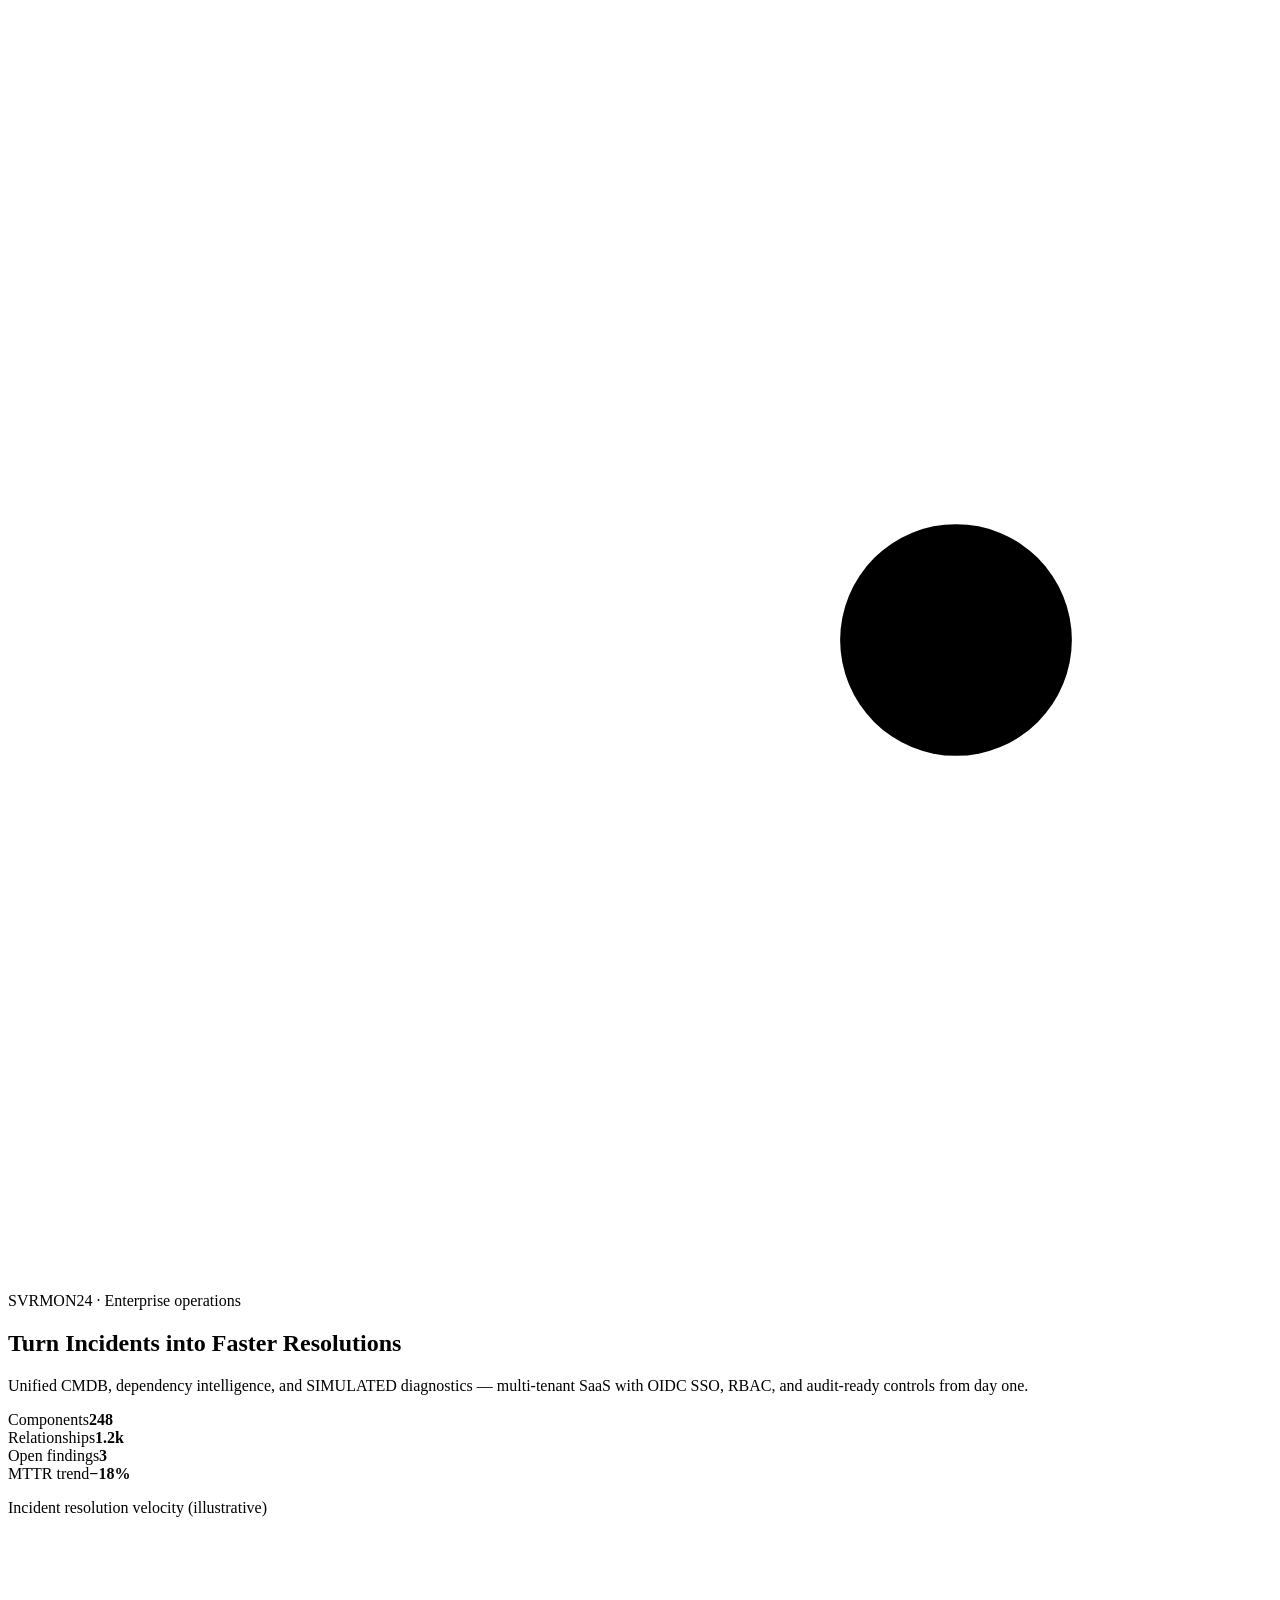
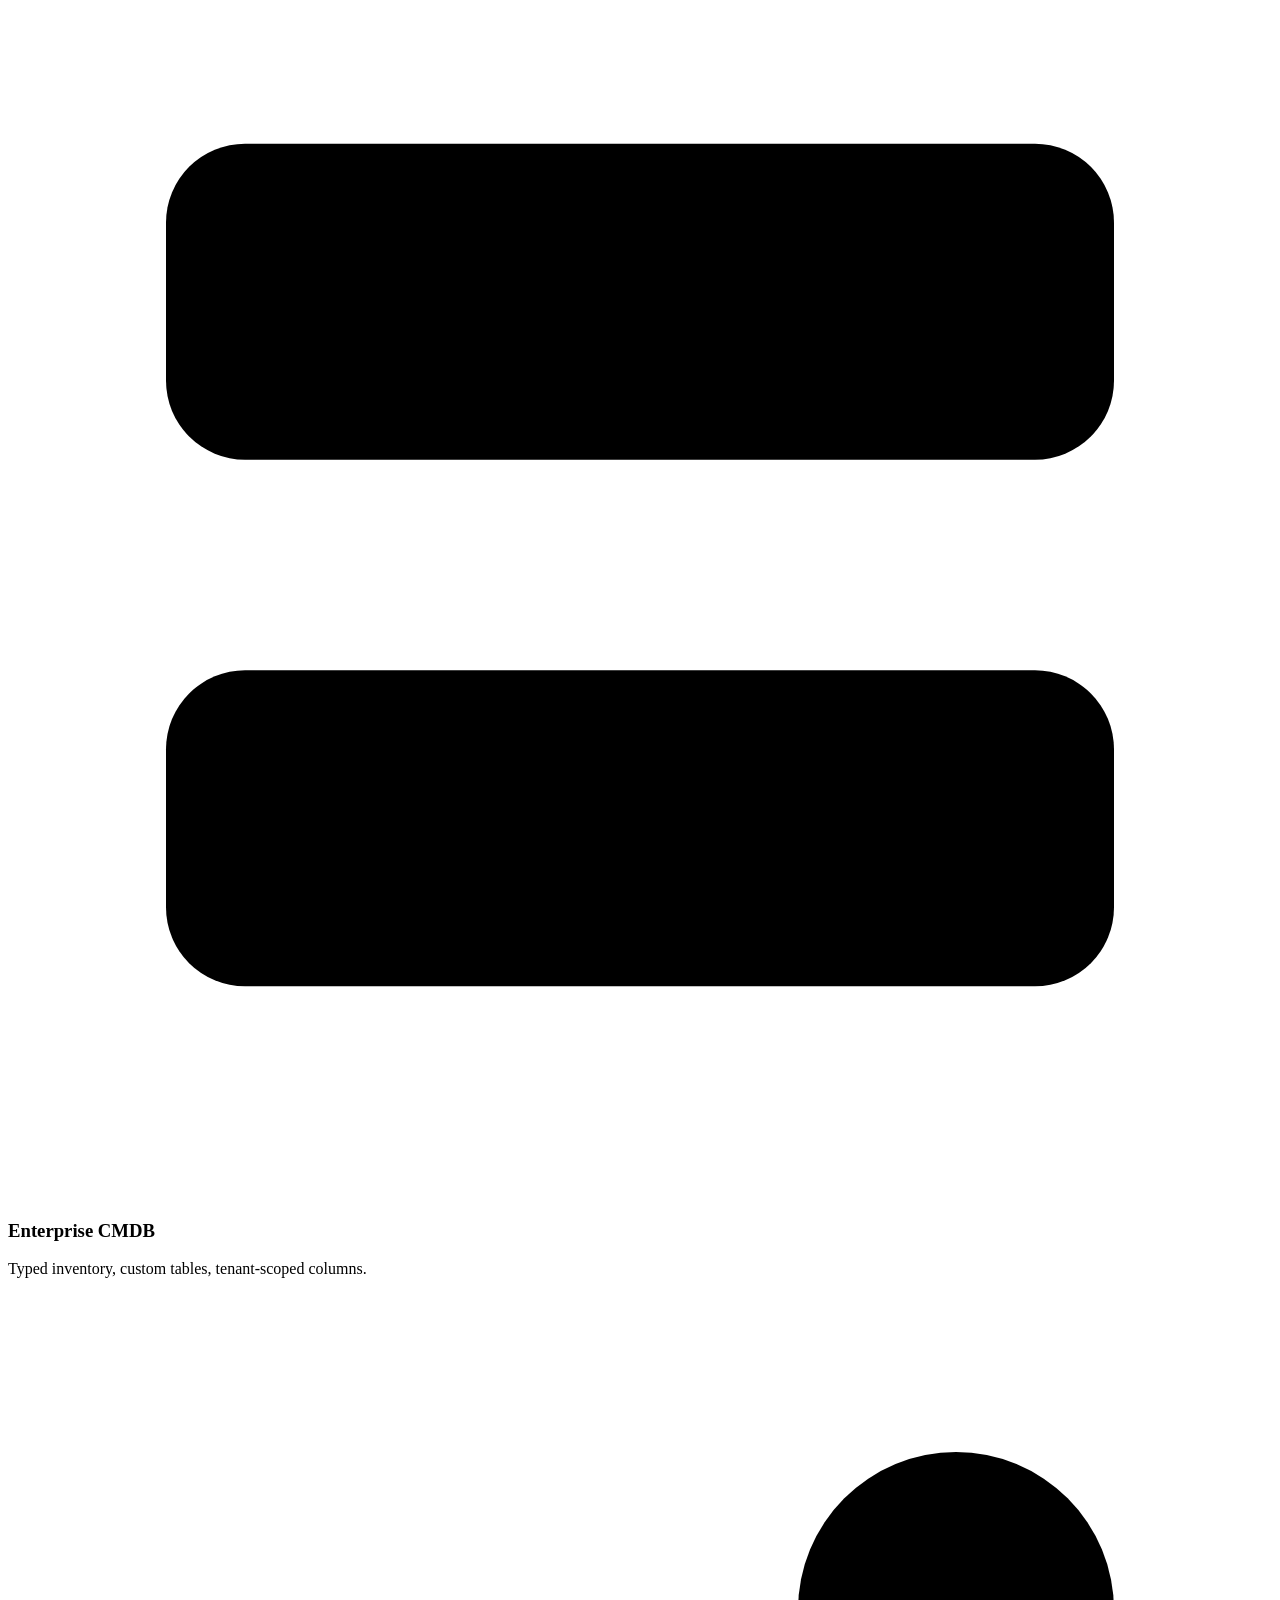
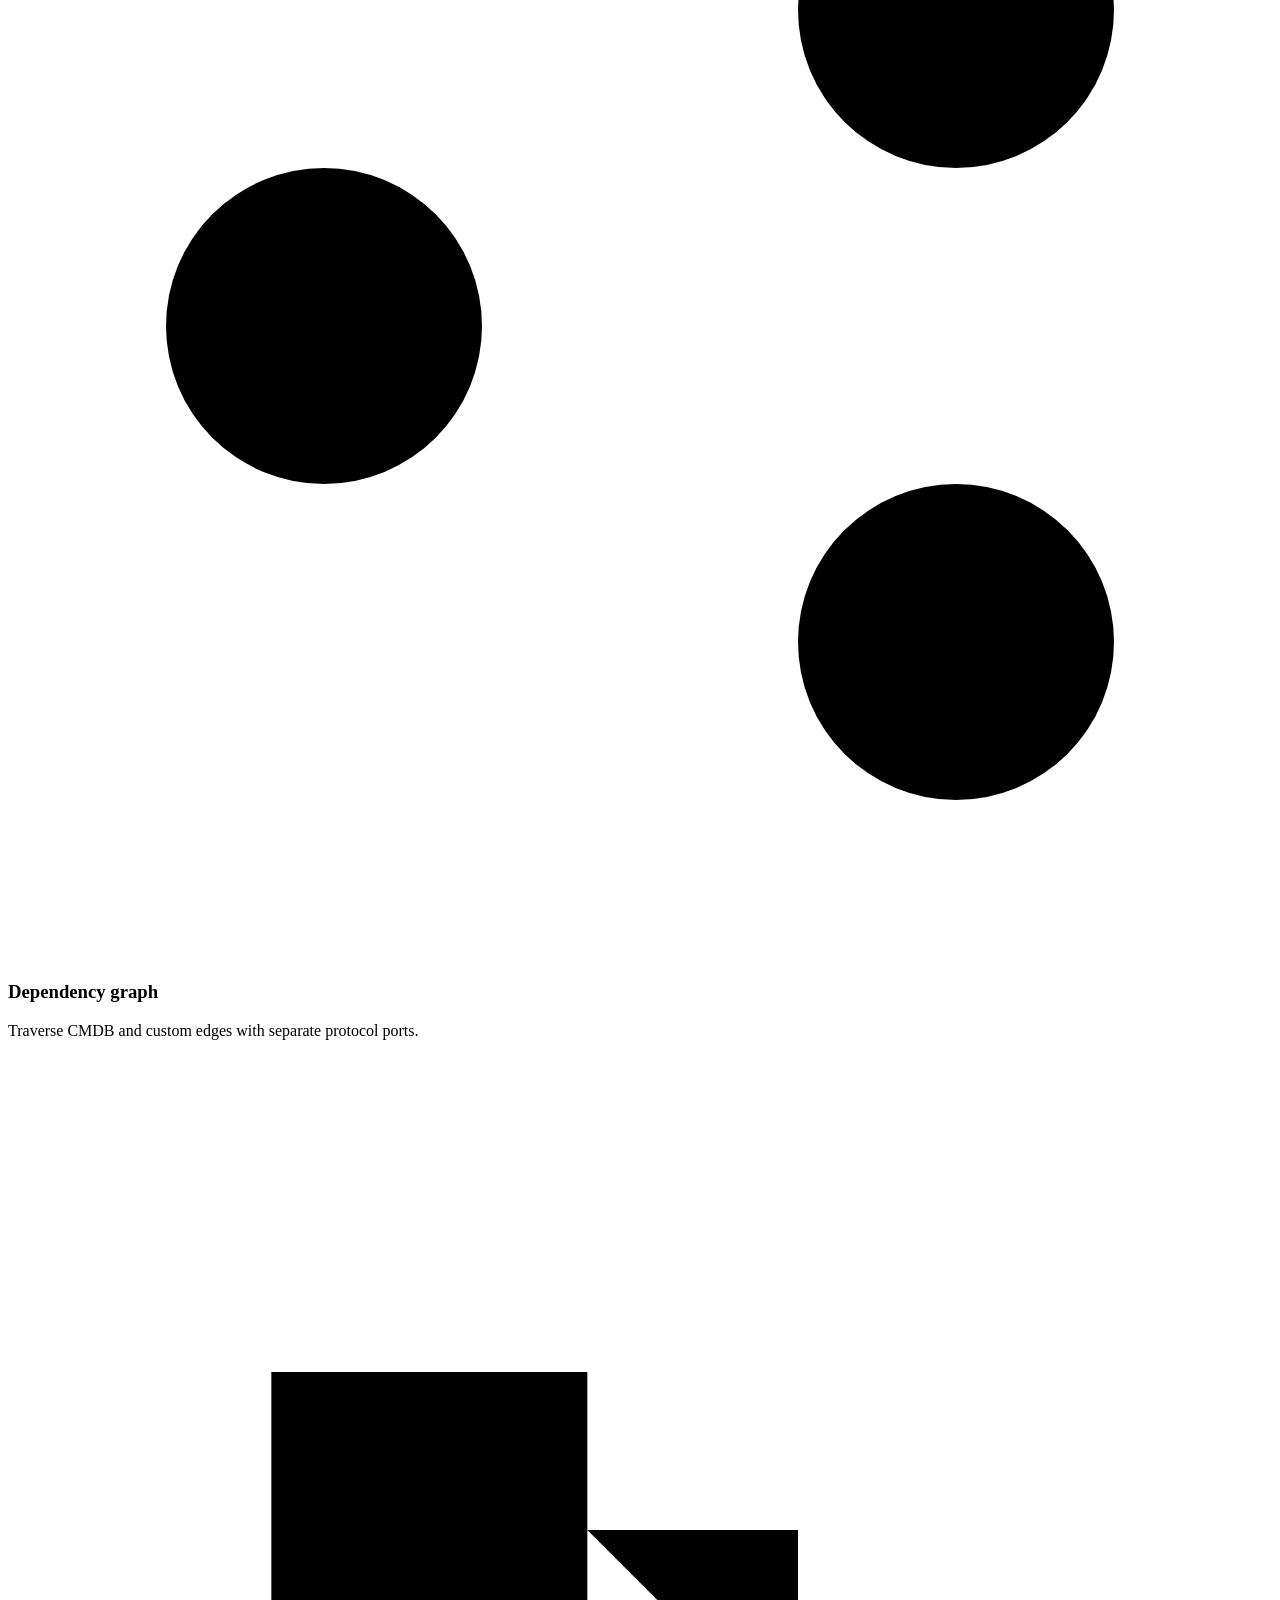
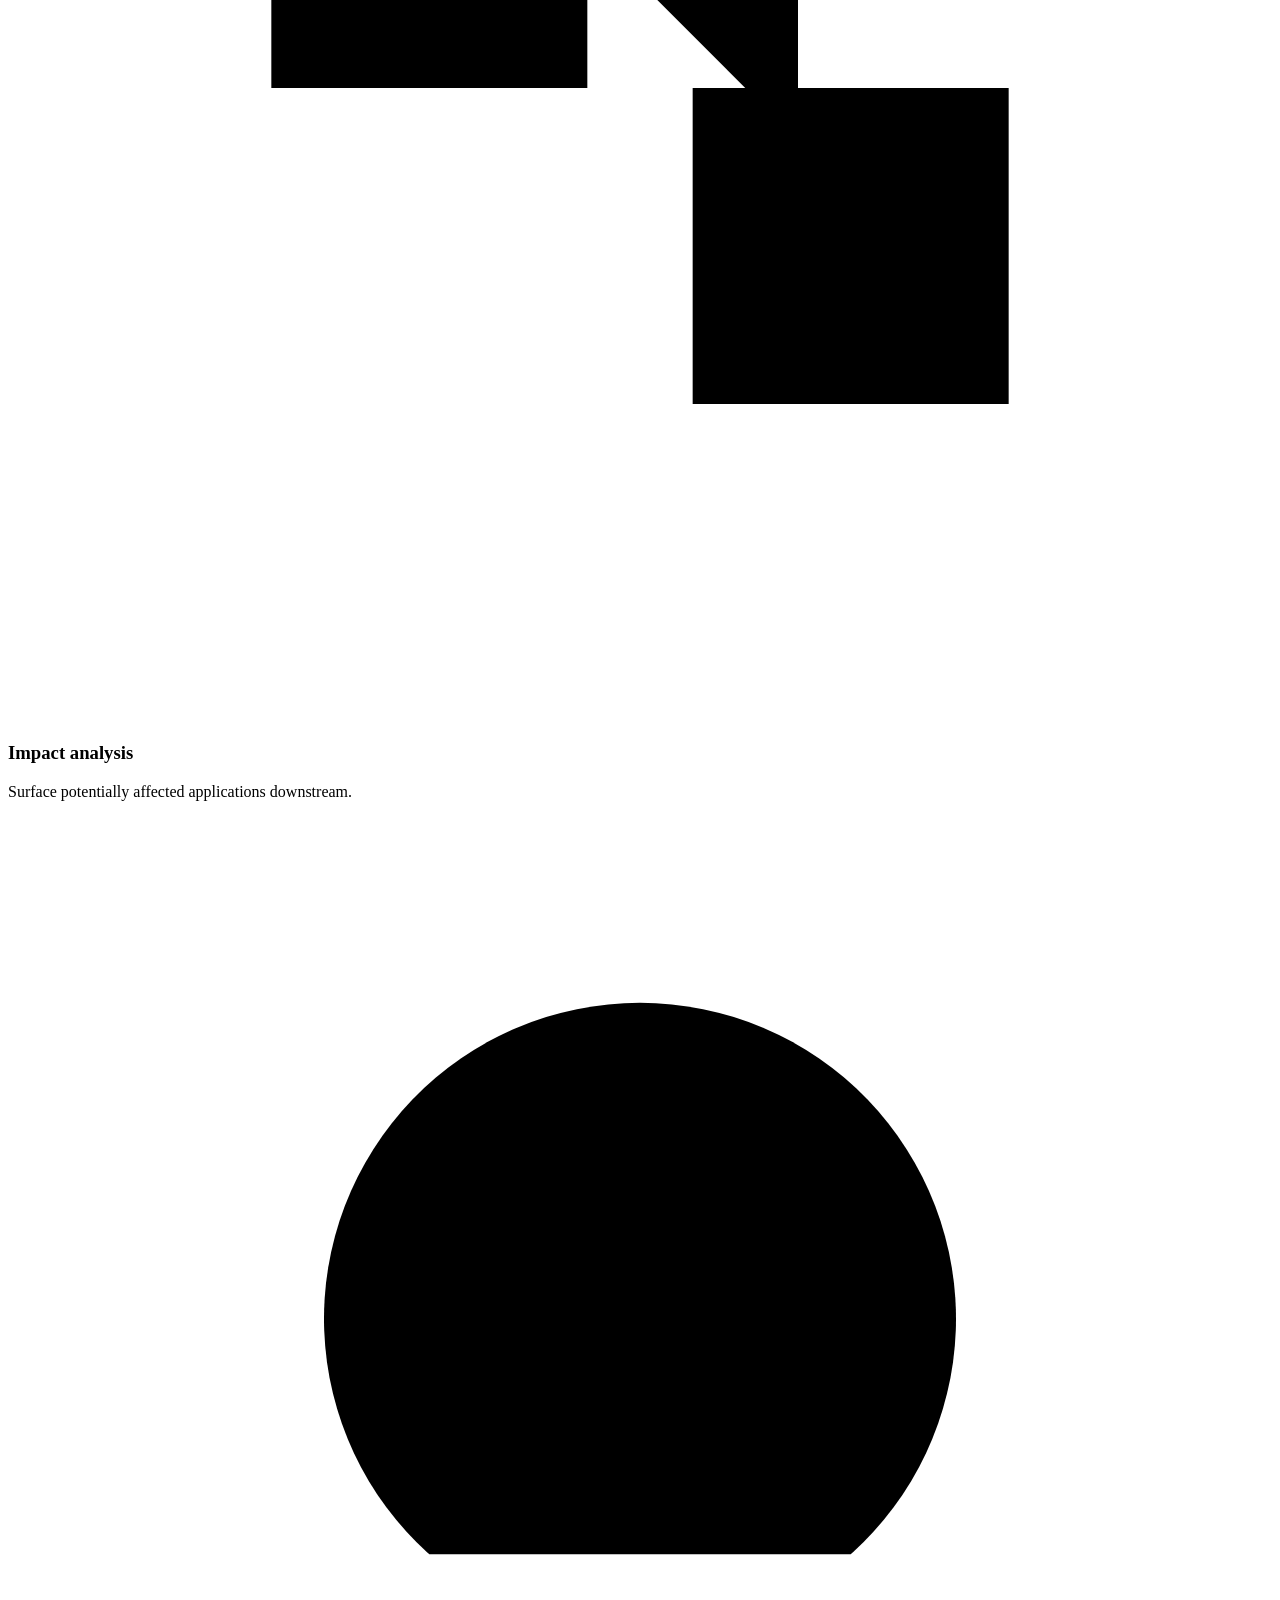
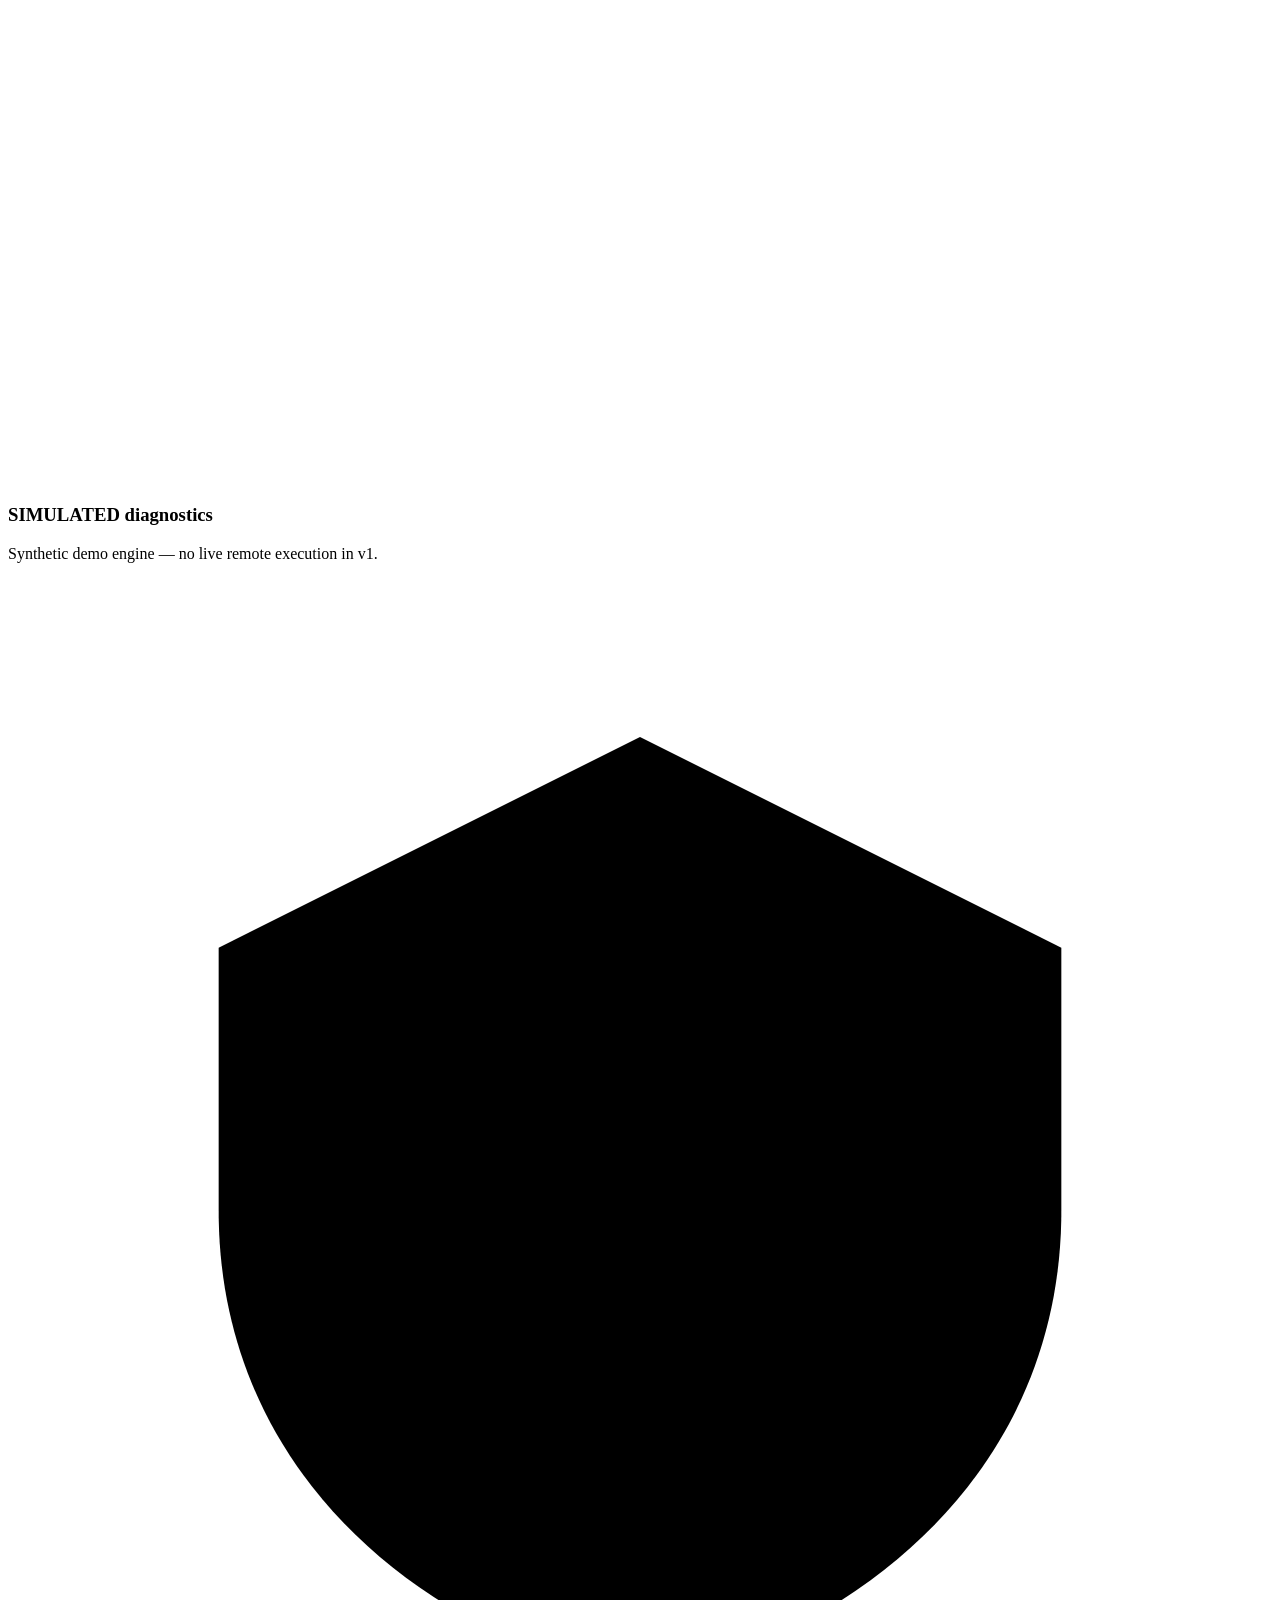
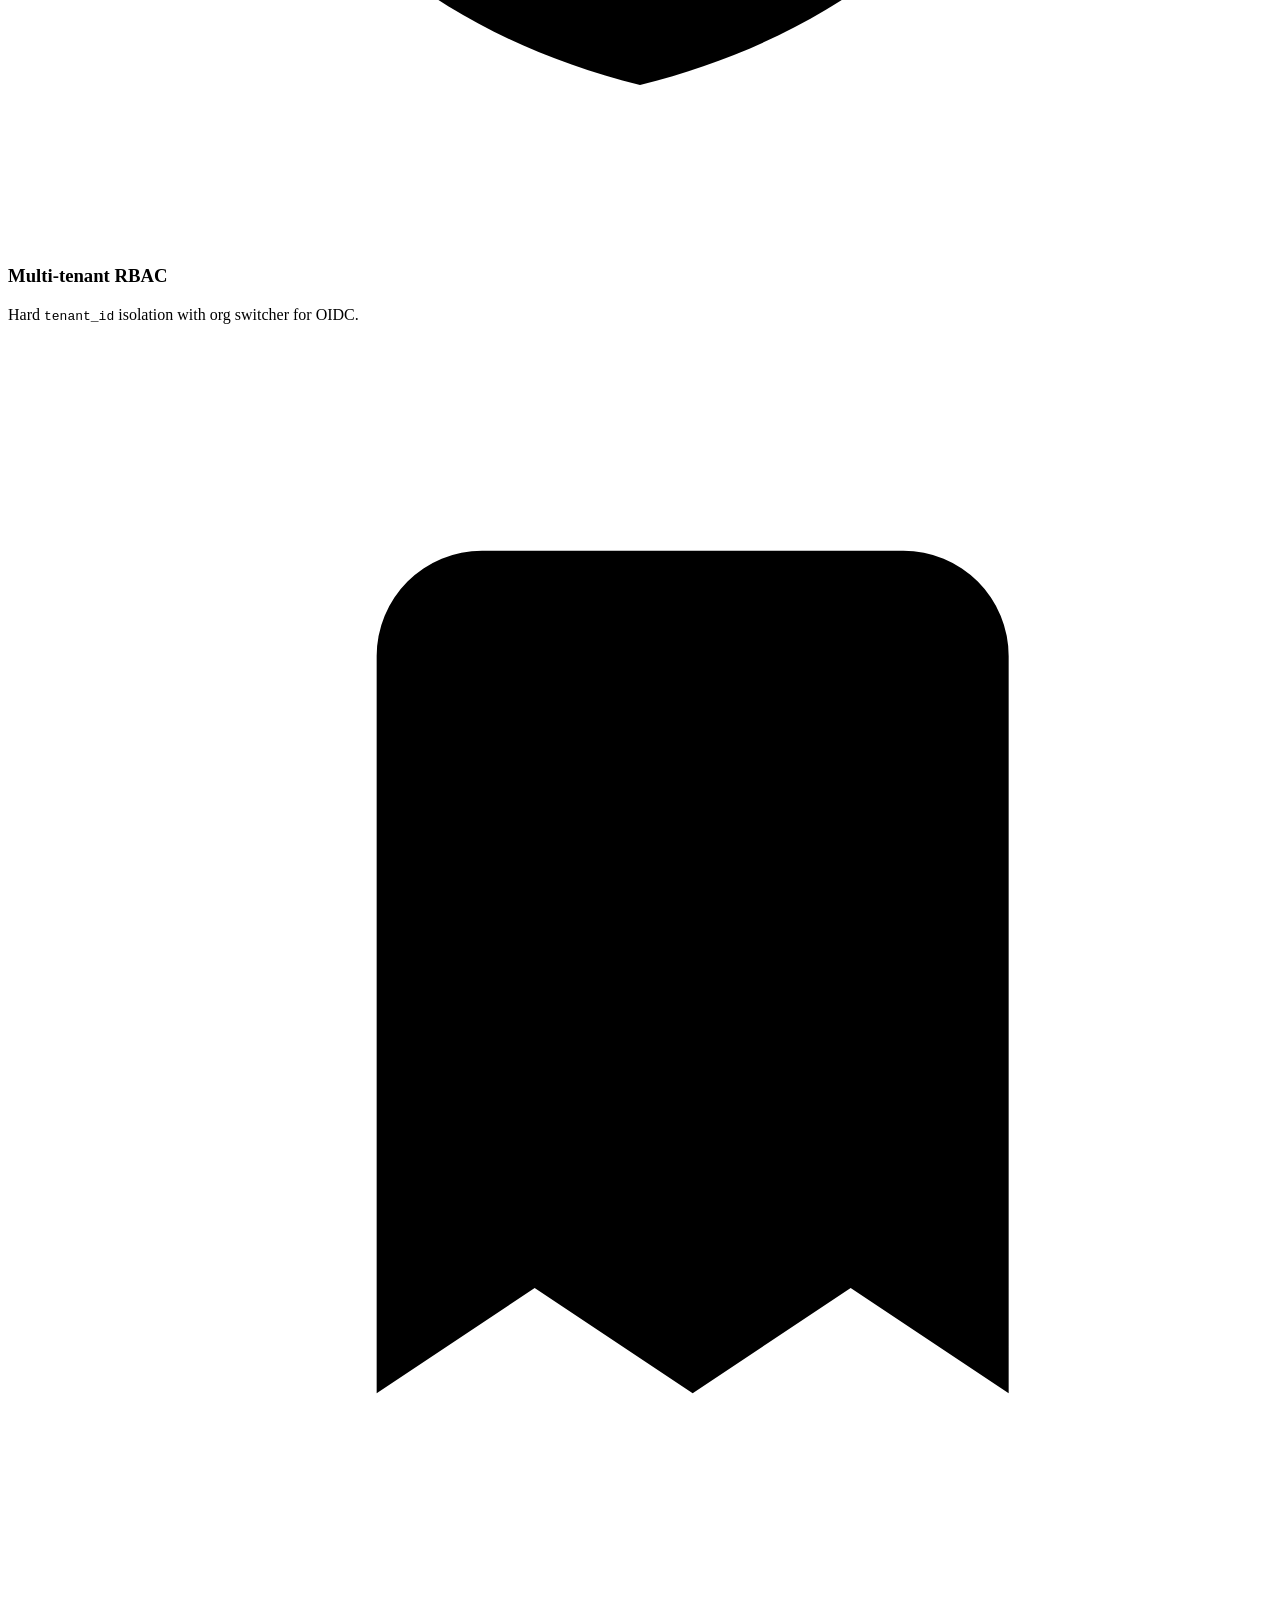
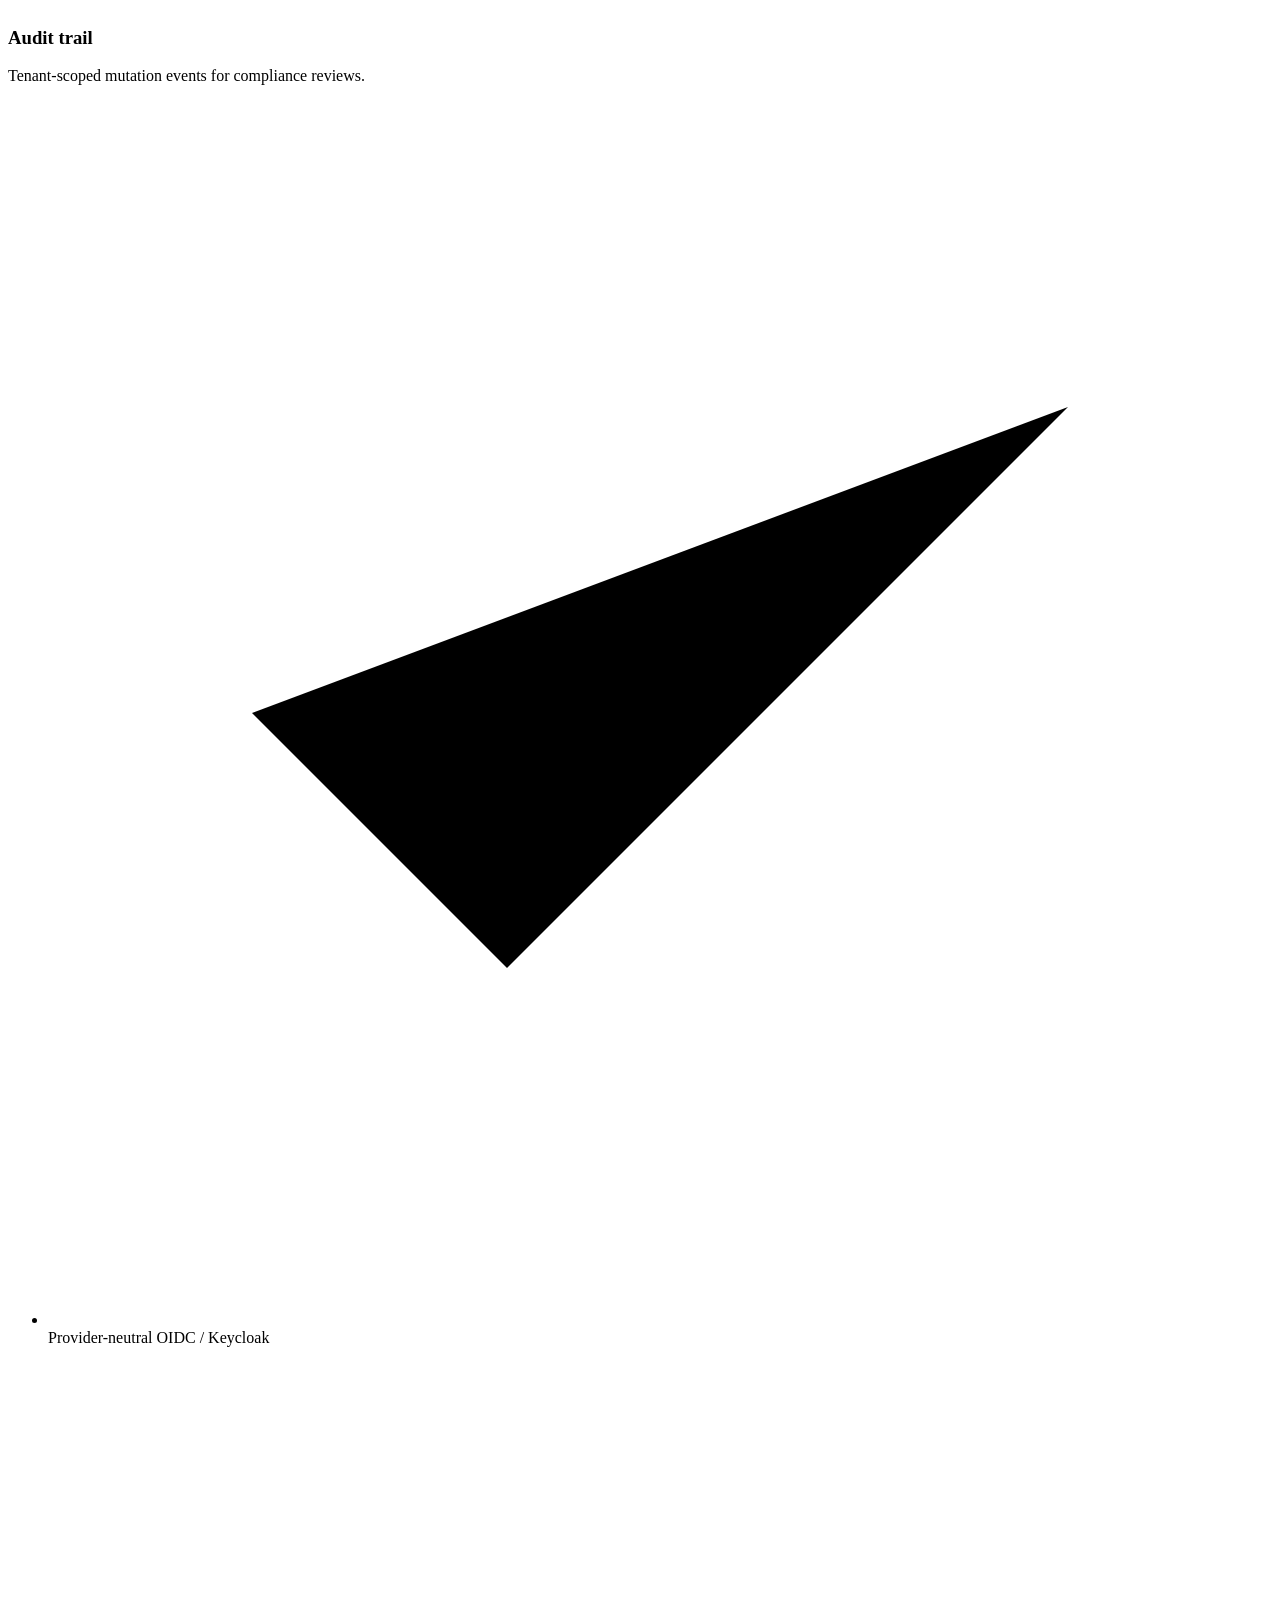
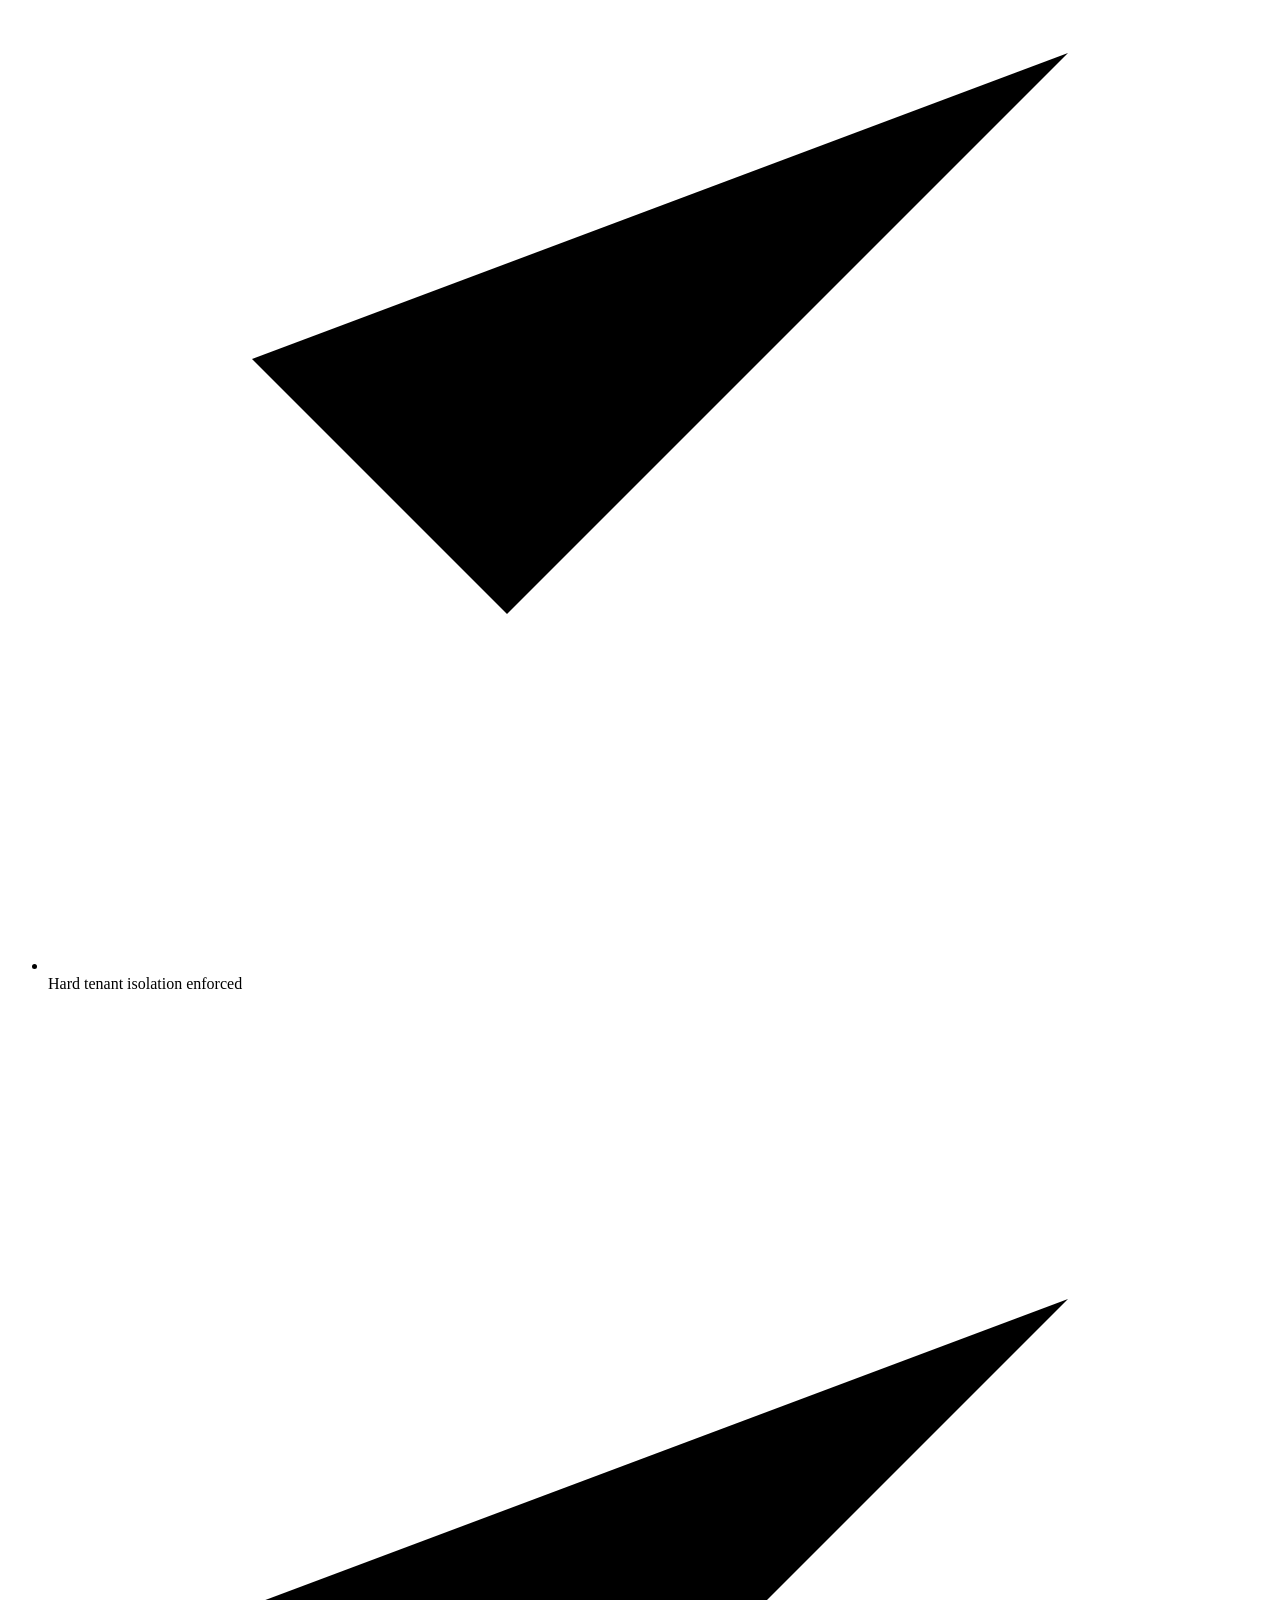
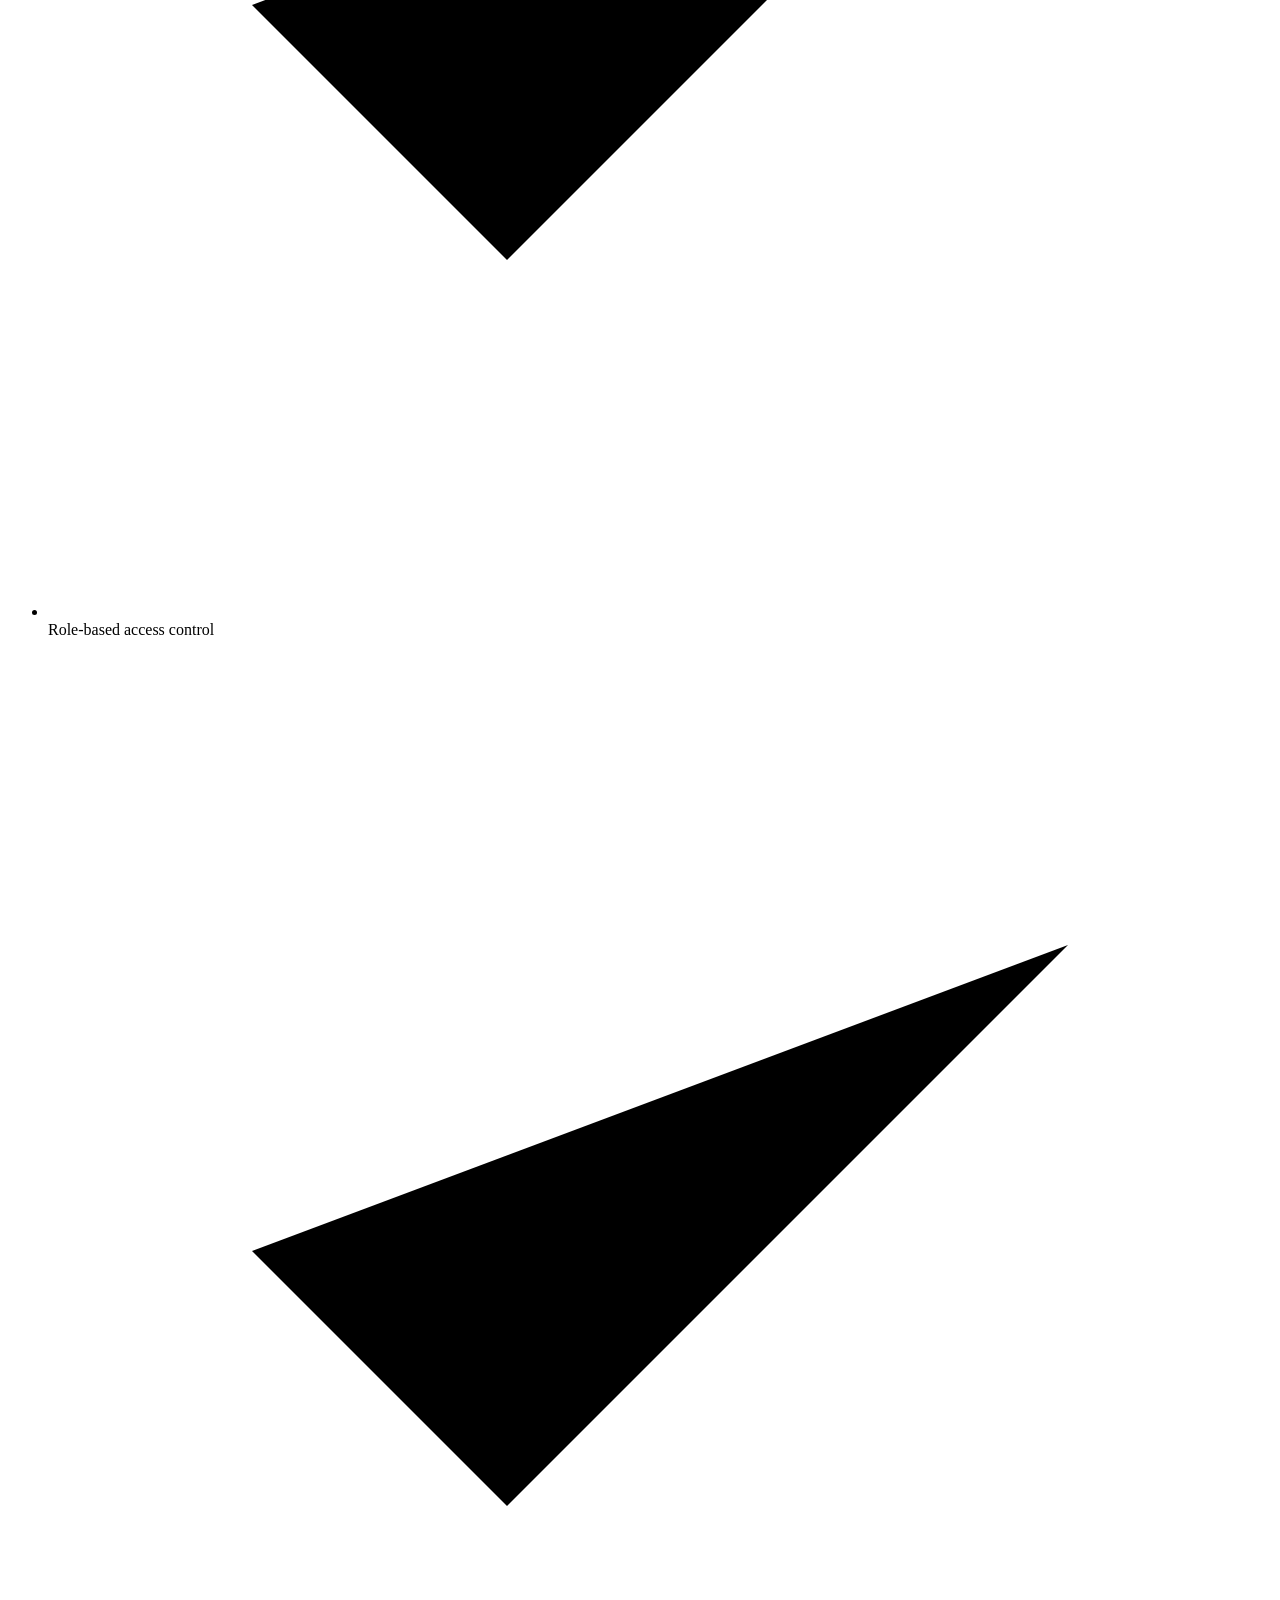
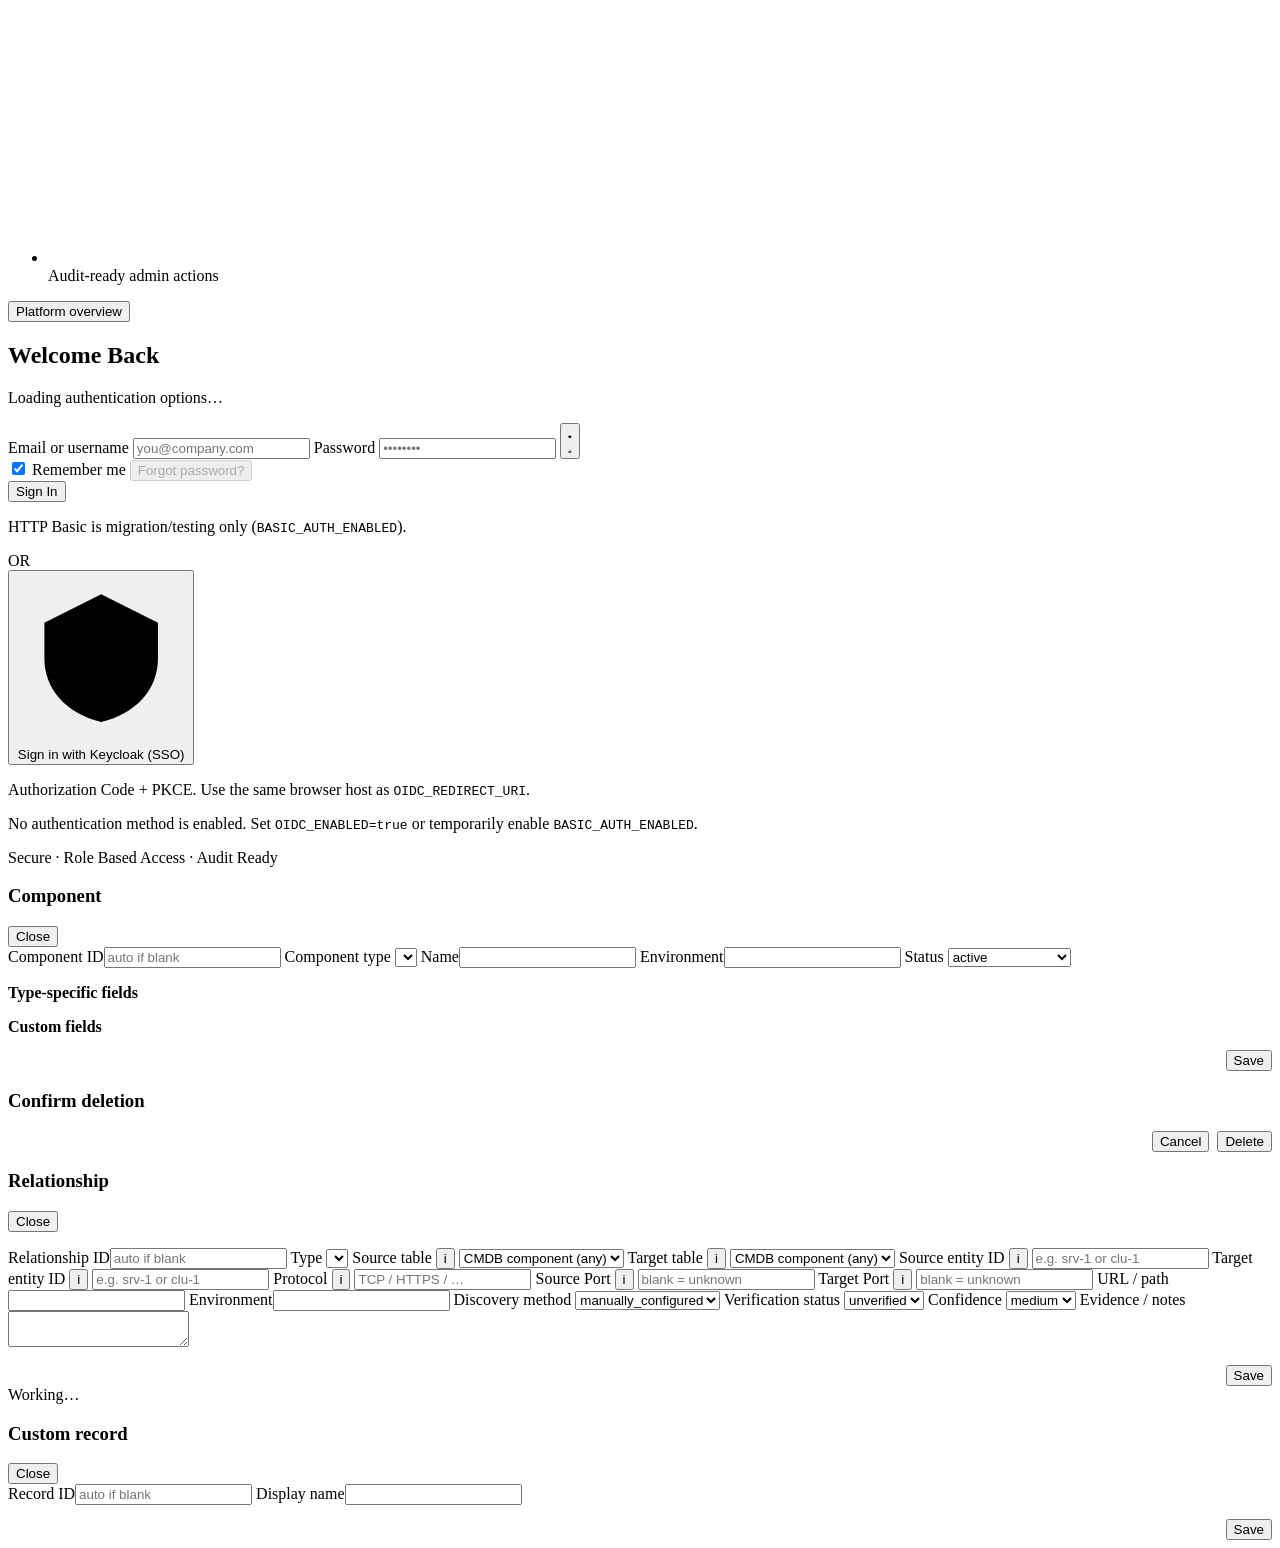
==== commit 174a0684: "feat(ui): redesign enterprise login gate for SVRMON24 Premium light-blue two-column login with dashb" ====
--- a/app/static/index.html
+++ b/app/static/index.html
@@ -3,8 +3,8 @@
 <head>
   <meta charset="utf-8" />
   <meta name="viewport" content="width=device-width, initial-scale=1" />
-  <meta name="svrmon24-ui" content="login-gate-split-v1" />
-  <meta name="svrmon24-version" content="0.31.1" />
+  <meta name="svrmon24-ui" content="login-enterprise-v1" />
+  <meta name="svrmon24-version" content="0.32.0" />
   <title>SVRMON24</title>
   <!-- Critical gate CSS: never paint login + app chrome together (before cmdb.css). -->
   <style>
@@ -13,12 +13,12 @@
     body.is-app .login-gate { display: none !important; }
     #authPanel, .auth-panel-legacy { display: none !important; }
   </style>
-  <link rel="stylesheet" href="/static/css/cmdb.css?v=0.31.1" />
+  <link rel="stylesheet" href="/static/css/cmdb.css?v=0.32.0" />
 </head>
 <body class="is-login">
-  <!-- Split login: portal story (left) + sign-in form (right); stacks on small viewports -->
-  <div id="loginGate" class="login-gate login-gate-split" role="main" data-auth-view="login">
-    <aside class="login-portal" id="loginPortal" aria-label="SVRMON24 platform overview">
+  <!-- Enterprise login: showcase (left) + sign-in panel (right); stacks on small viewports -->
+  <div id="loginGate" class="login-gate login-gate-split login-gate-enterprise" role="main" data-auth-view="login">
+    <aside class="login-portal login-showcase" id="loginPortal" aria-label="SVRMON24 platform overview">
       <div class="login-portal-bg" aria-hidden="true"></div>
       <div class="login-portal-inner">
         <div class="login-portal-brand">
@@ -26,58 +26,136 @@
             <svg viewBox="0 0 24 24"><path d="M4 7h16M4 12h10M4 17h14"/><circle cx="18" cy="12" r="2.2"/></svg>
           </span>
           <div>
-            <p class="login-portal-kicker">Enterprise operations platform</p>
-            <h1>SVRMON24</h1>
-            <p class="login-portal-lede">Configuration management, dependency intelligence, and operator diagnostics — built for multi-tenant SaaS from day one.</p>
+            <p class="login-portal-kicker">SVRMON24 · Enterprise operations</p>
+            <h1 class="login-headline">Turn Incidents into <span class="login-gradient-text">Faster Resolutions</span></h1>
+            <p class="login-portal-lede">Unified CMDB, dependency intelligence, and SIMULATED diagnostics — multi-tenant SaaS with OIDC SSO, RBAC, and audit-ready controls from day one.</p>
           </div>
         </div>
-        <ul class="login-portal-highlights">
-          <li>
-            <span class="login-portal-ico" aria-hidden="true"><svg viewBox="0 0 24 24"><rect x="3" y="4" width="18" height="6" rx="1.5"/><rect x="3" y="14" width="18" height="6" rx="1.5"/></svg></span>
-            <div><strong>Enterprise CMDB</strong><span>Typed Server / Network / Application inventory, custom tables, and tenant-scoped column layouts.</span></div>
-          </li>
-          <li>
-            <span class="login-portal-ico" aria-hidden="true"><svg viewBox="0 0 24 24"><circle cx="6" cy="12" r="3"/><circle cx="18" cy="6" r="3"/><circle cx="18" cy="18" r="3"/><path d="M8.7 10.2L15.3 7.2M8.7 13.8l6.6 3"/></svg></span>
-            <div><strong>Dependencies &amp; impact</strong><span>Graph traversal across CMDB and custom records — protocol, source port, and target port stay separate.</span></div>
-          </li>
-          <li>
-            <span class="login-portal-ico" aria-hidden="true"><svg viewBox="0 0 24 24"><path d="M9 18h6M10 21h4"/><path d="M8 14a6 6 0 1 1 8 0"/><path d="M12 3v2"/></svg></span>
-            <div><strong>SIMULATED diagnostics</strong><span>Synthetic demo engine only until live probes are explicitly approved — no remote execution in SaaS v1.</span></div>
-          </li>
-          <li>
-            <span class="login-portal-ico" aria-hidden="true"><svg viewBox="0 0 24 24"><path d="M12 3l8 4v5c0 4.5-3.2 7.8-8 9-4.8-1.2-8-4.5-8-9V7l8-4z"/></svg></span>
-            <div><strong>Multi-tenant SaaS</strong><span>Hard <code>tenant_id</code> isolation, RBAC, org switcher for OIDC memberships, and plan entitlements (no billing in v1).</span></div>
-          </li>
+
+        <div class="login-dashboard-preview" aria-hidden="true">
+          <div class="login-dash-chrome">
+            <div class="login-dash-sidebar">
+              <span class="login-dash-logo"></span>
+              <span class="login-dash-nav on"></span>
+              <span class="login-dash-nav"></span>
+              <span class="login-dash-nav"></span>
+              <span class="login-dash-nav"></span>
+            </div>
+            <div class="login-dash-main">
+              <div class="login-dash-topbar"><span></span><span class="login-dash-pill healthy"></span></div>
+              <div class="login-dash-kpis">
+                <div class="login-dash-kpi"><span class="k">Components</span><strong>248</strong></div>
+                <div class="login-dash-kpi"><span class="k">Relationships</span><strong>1.2k</strong></div>
+                <div class="login-dash-kpi warn"><span class="k">Open findings</span><strong>3</strong></div>
+                <div class="login-dash-kpi"><span class="k">MTTR trend</span><strong class="down">−18%</strong></div>
+              </div>
+              <div class="login-dash-chart">
+                <div class="login-dash-bars"><span style="--h:42%"></span><span style="--h:68%"></span><span style="--h:55%"></span><span style="--h:82%"></span><span style="--h:61%"></span><span style="--h:74%"></span></div>
+                <p class="login-dash-caption">Incident resolution velocity (illustrative)</p>
+              </div>
+            </div>
+          </div>
+        </div>
+
+        <div class="login-feature-grid">
+          <article class="login-feature-card">
+            <span class="login-feature-ico" aria-hidden="true"><svg viewBox="0 0 24 24"><rect x="3" y="4" width="18" height="6" rx="1.5"/><rect x="3" y="14" width="18" height="6" rx="1.5"/></svg></span>
+            <h3>Enterprise CMDB</h3>
+            <p>Typed inventory, custom tables, tenant-scoped columns.</p>
+          </article>
+          <article class="login-feature-card">
+            <span class="login-feature-ico" aria-hidden="true"><svg viewBox="0 0 24 24"><circle cx="6" cy="12" r="3"/><circle cx="18" cy="6" r="3"/><circle cx="18" cy="18" r="3"/><path d="M8.7 10.2L15.3 7.2M8.7 13.8l6.6 3"/></svg></span>
+            <h3>Dependency graph</h3>
+            <p>Traverse CMDB and custom edges with separate protocol ports.</p>
+          </article>
+          <article class="login-feature-card">
+            <span class="login-feature-ico" aria-hidden="true"><svg viewBox="0 0 24 24"><path d="M5 6h6v6H5zM13 12h6v6h-6z"/><path d="M11 9h4v4"/></svg></span>
+            <h3>Impact analysis</h3>
+            <p>Surface potentially affected applications downstream.</p>
+          </article>
+          <article class="login-feature-card">
+            <span class="login-feature-ico" aria-hidden="true"><svg viewBox="0 0 24 24"><path d="M9 18h6M10 21h4"/><path d="M8 14a6 6 0 1 1 8 0"/><path d="M12 3v2"/></svg></span>
+            <h3>SIMULATED diagnostics</h3>
+            <p>Synthetic demo engine — no live remote execution in v1.</p>
+          </article>
+          <article class="login-feature-card">
+            <span class="login-feature-ico" aria-hidden="true"><svg viewBox="0 0 24 24"><path d="M12 3l8 4v5c0 4.5-3.2 7.8-8 9-4.8-1.2-8-4.5-8-9V7l8-4z"/><path d="M9.5 12l1.8 1.8L15 10"/></svg></span>
+            <h3>Multi-tenant RBAC</h3>
+            <p>Hard <code>tenant_id</code> isolation with org switcher for OIDC.</p>
+          </article>
+          <article class="login-feature-card">
+            <span class="login-feature-ico" aria-hidden="true"><svg viewBox="0 0 24 24"><path d="M7 4h10a2 2 0 0 1 2 2v14l-3-2-3 2-3-2-3 2V6a2 2 0 0 1 2-2z"/><path d="M9 9h6M9 13h4"/></svg></span>
+            <h3>Audit trail</h3>
+            <p>Tenant-scoped mutation events for compliance reviews.</p>
+          </article>
+        </div>
+
+        <ul class="login-capabilities">
+          <li><span class="login-check-ico" aria-hidden="true"><svg viewBox="0 0 24 24"><path d="M20 6 9 17l-5-5"/></svg></span>Provider-neutral OIDC / Keycloak</li>
+          <li><span class="login-check-ico" aria-hidden="true"><svg viewBox="0 0 24 24"><path d="M20 6 9 17l-5-5"/></svg></span>Hard tenant isolation enforced</li>
+          <li><span class="login-check-ico" aria-hidden="true"><svg viewBox="0 0 24 24"><path d="M20 6 9 17l-5-5"/></svg></span>Role-based access control</li>
+          <li><span class="login-check-ico" aria-hidden="true"><svg viewBox="0 0 24 24"><path d="M20 6 9 17l-5-5"/></svg></span>Audit-ready admin actions</li>
         </ul>
-        <div class="login-portal-badges">
-          <span class="login-pill">Provider-neutral OIDC</span>
-          <span class="login-pill sim">DEMO / SIMULATED</span>
-          <span class="login-pill">SVRMON24 Legacy tenant</span>
-        </div>
       </div>
     </aside>
     <div class="login-form-pane">
       <button type="button" class="login-portal-toggle" id="btnLoginPortalToggle" aria-expanded="false" aria-controls="loginPortal">
-        <span class="login-portal-toggle-label">About SVRMON24</span>
+        <span class="login-portal-toggle-label">Platform overview</span>
         <span class="login-portal-toggle-chevron" aria-hidden="true"></span>
       </button>
-      <div class="login-card panel">
-        <h2>Sign in</h2>
-        <p class="hint" id="authHint">Loading authentication options…</p>
+      <div class="login-card panel login-panel">
+        <h2 class="login-panel-title">Welcome Back</h2>
+        <p class="hint login-panel-sub" id="authHint">Loading authentication options…</p>
         <div id="authErrorBanner" class="auth-error-banner hidden" role="alert"></div>
         <div id="hostMismatchBanner" class="auth-warn-banner hidden" role="status"></div>
+
+        <div class="auth-row auth-basic-row hidden" id="basicAuthRow">
+          <form id="loginBasicForm" class="login-basic-form" onsubmit="return false;">
+            <label class="login-field">
+              <span>Email or username</span>
+              <input id="authUser" name="username" autocomplete="username" placeholder="you@company.com" />
+            </label>
+            <label class="login-field login-field-password">
+              <span>Password</span>
+              <span class="login-password-wrap">
+                <input id="authPass" type="password" autocomplete="current-password" placeholder="••••••••" />
+                <button type="button" class="login-pass-toggle" id="btnAuthPassToggle" aria-label="Show password" aria-pressed="false" title="Show password">
+                  <svg class="ico-show" viewBox="0 0 24 24" aria-hidden="true"><path d="M1 12s4-8 11-8 11 8 11 8-4 8-11 8-11-8-11-8Z"/><circle cx="12" cy="12" r="3"/></svg>
+                  <svg class="ico-hide hidden" viewBox="0 0 24 24" aria-hidden="true"><path d="M17.94 17.94A10.07 10.07 0 0 1 12 20c-7 0-11-8-11-8a18.45 18.45 0 0 1 5.06-5.94"/><path d="M9.9 4.24A9.12 9.12 0 0 1 12 4c7 0 11 8 11 8a18.5 18.5 0 0 1-2.16 3.19"/><path d="M1 1 23 23"/></svg>
+                </button>
+              </span>
+            </label>
+            <div class="login-field-row">
+              <label class="login-remember">
+                <input type="checkbox" id="authRemember" checked />
+                <span>Remember me</span>
+              </label>
+              <button type="button" class="login-forgot" id="btnForgotPassword" disabled title="Password reset is managed by your identity provider (Keycloak / Entra). No local reset in SVRMON24 v1.">Forgot password?</button>
+            </div>
+            <button type="button" id="btnConnect" class="primary login-btn-signin">Sign In</button>
+            <p class="hint login-basic-note">HTTP Basic is migration/testing only (<code>BASIC_AUTH_ENABLED</code>).</p>
+          </form>
+        </div>
+
+        <div class="login-or-divider hidden" id="authOrDivider" aria-hidden="true"><span>OR</span></div>
+
         <div class="auth-row auth-oidc-row hidden" id="oidcAuthRow">
-          <button type="button" id="btnOidcLogin" class="primary">Sign in with SSO (OIDC)</button>
-          <p class="hint">Authorization Code + PKCE (Keycloak / Entra ID). Use the same browser host as <code>OIDC_REDIRECT_URI</code> (<code>localhost</code> or <code>127.0.0.1</code>, not both).</p>
+          <button type="button" id="btnOidcLogin" class="login-btn-sso">
+            <svg viewBox="0 0 24 24" aria-hidden="true"><path d="M12 3l8 4v5c0 4.5-3.2 7.8-8 9-4.8-1.2-8-4.5-8-9V7l8-4z"/></svg>
+            Sign in with Keycloak (SSO)
+          </button>
+          <p class="hint login-oidc-note">Authorization Code + PKCE. Use the same browser host as <code>OIDC_REDIRECT_URI</code>.</p>
         </div>
-        <div class="auth-row auth-basic-row hidden" id="basicAuthRow">
-          <label>Username<input id="authUser" autocomplete="username" /></label>
-          <label>Password<input id="authPass" type="password" autocomplete="current-password" /></label>
-          <button type="button" id="btnConnect">Connect with Basic</button>
-          <p class="hint">Migration/testing only — requires <code>BASIC_AUTH_ENABLED=true</code>. Disabled by default for production.</p>
-        </div>
+
         <p class="hint hidden" id="authMisconfigured">No authentication method is enabled. Set <code>OIDC_ENABLED=true</code> or temporarily enable <code>BASIC_AUTH_ENABLED</code>.</p>
-        <p class="login-foot hint">Diagnostics remain <strong>SIMULATED</strong>. Hard tenant isolation is on; org switcher works after OIDC for multi-membership users. HTTP Basic stays on <strong>SVRMON24 Legacy</strong> only.</p>
+
+        <footer class="login-security-foot">
+          <span>Secure</span>
+          <span class="dot" aria-hidden="true">·</span>
+          <span>Role Based Access</span>
+          <span class="dot" aria-hidden="true">·</span>
+          <span>Audit Ready</span>
+        </footer>
       </div>
     </div>
   </div>
@@ -1388,6 +1466,6 @@
     </div>
   </div>
 
-  <script src="/static/js/cmdb.js?v=0.31.1"></script>
+  <script src="/static/js/cmdb.js?v=0.32.0"></script>
 </body>
 </html>
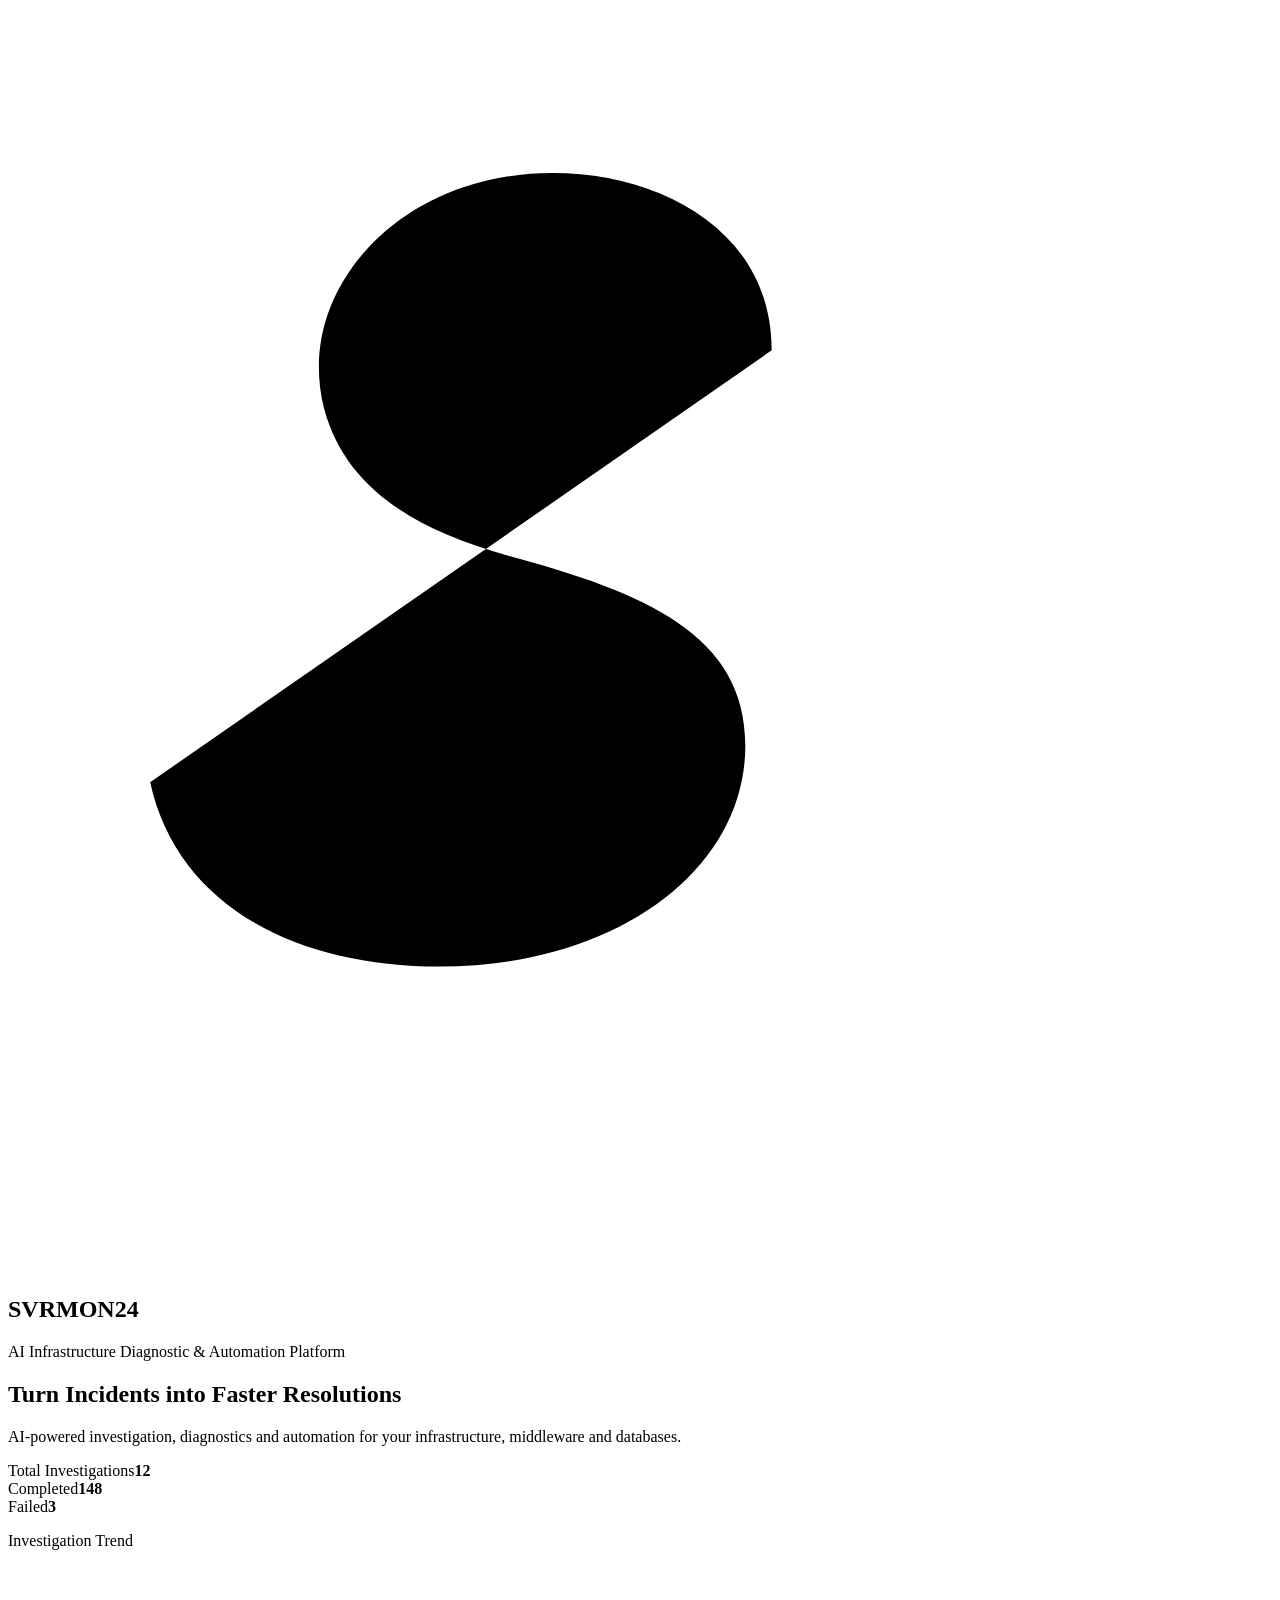
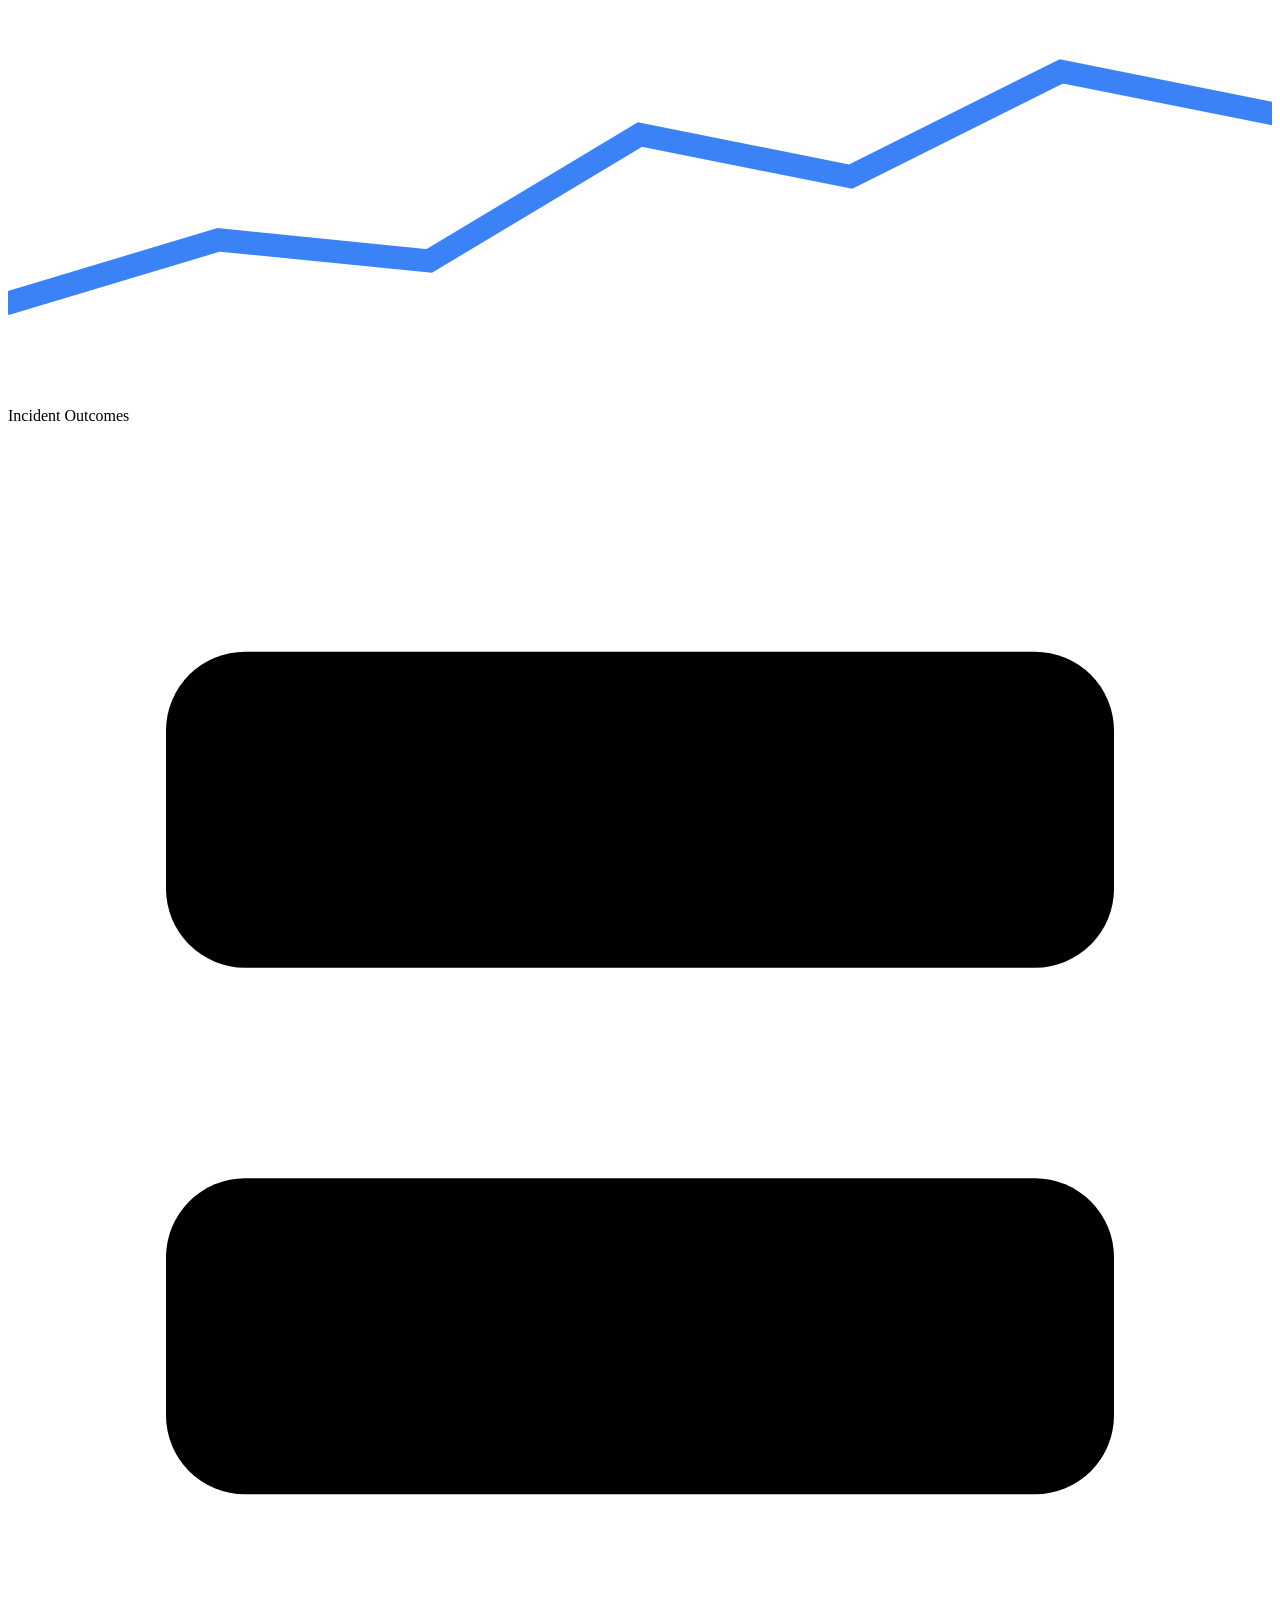
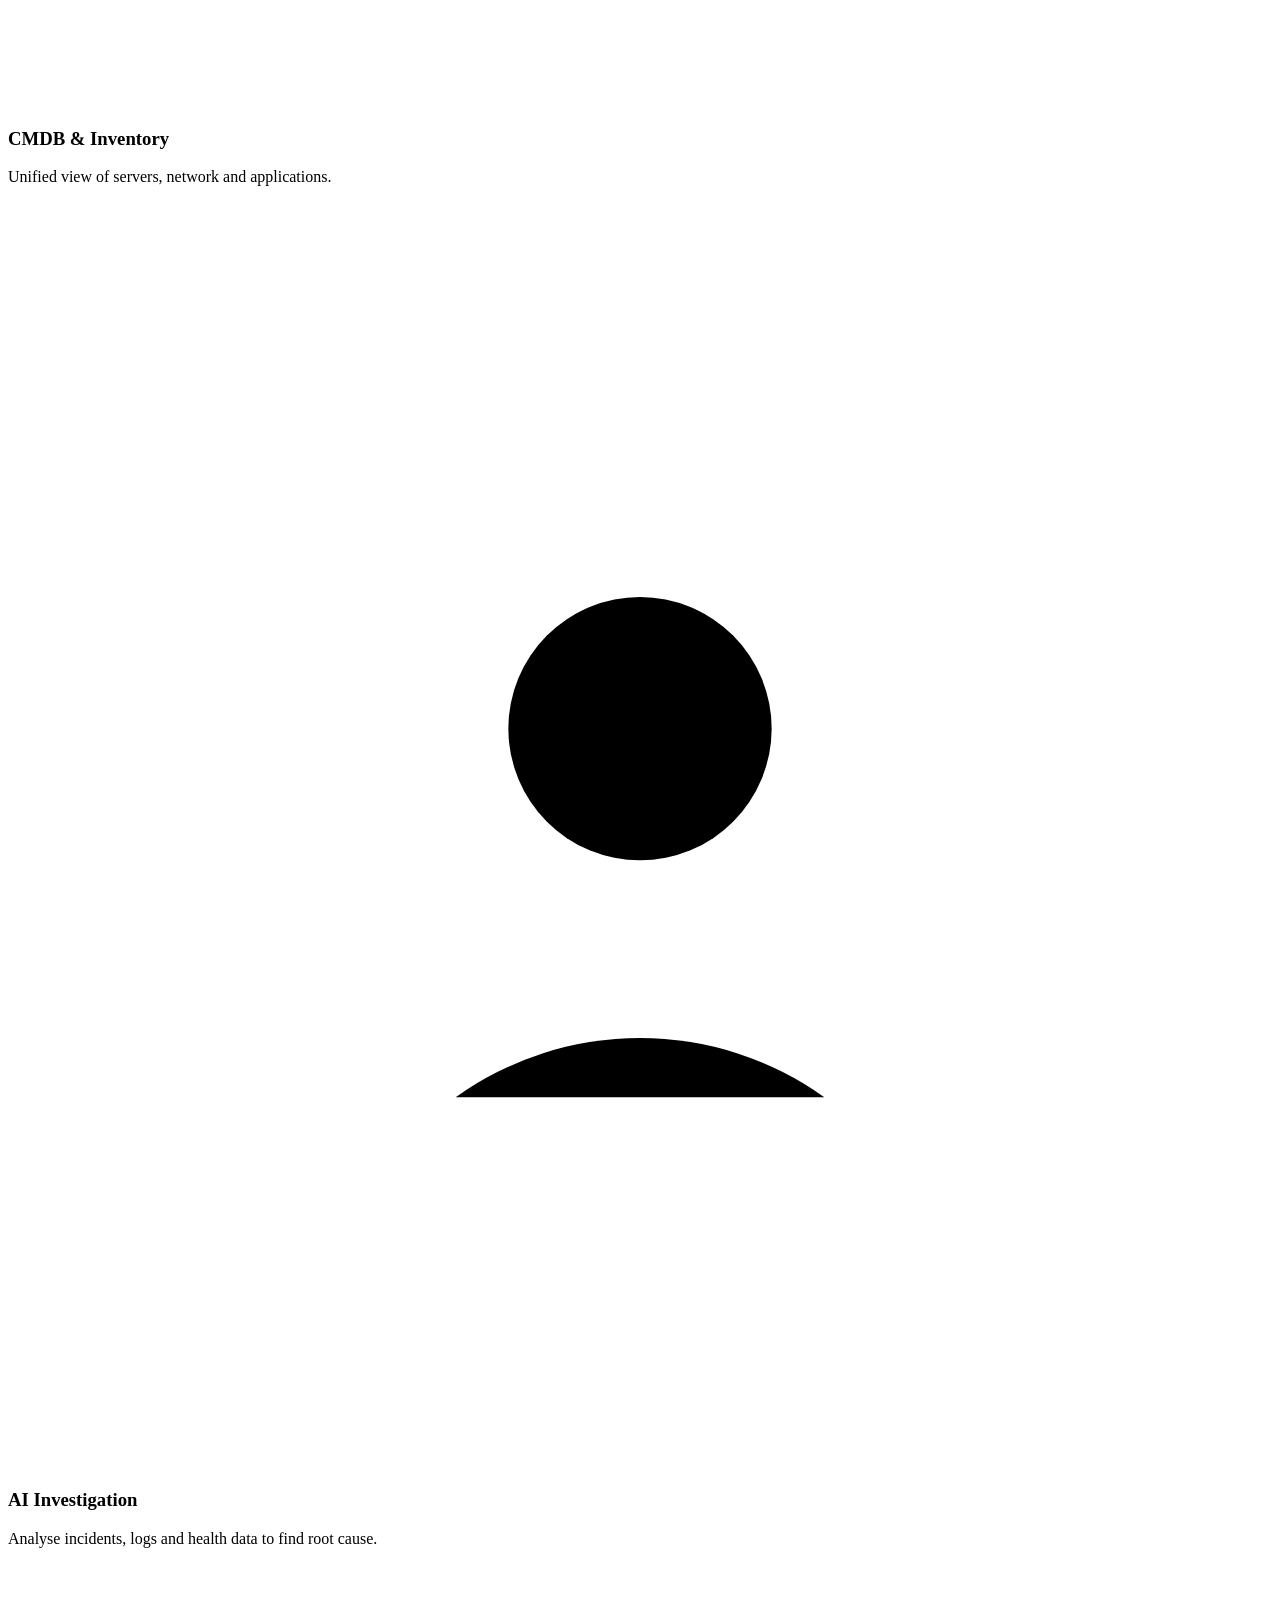
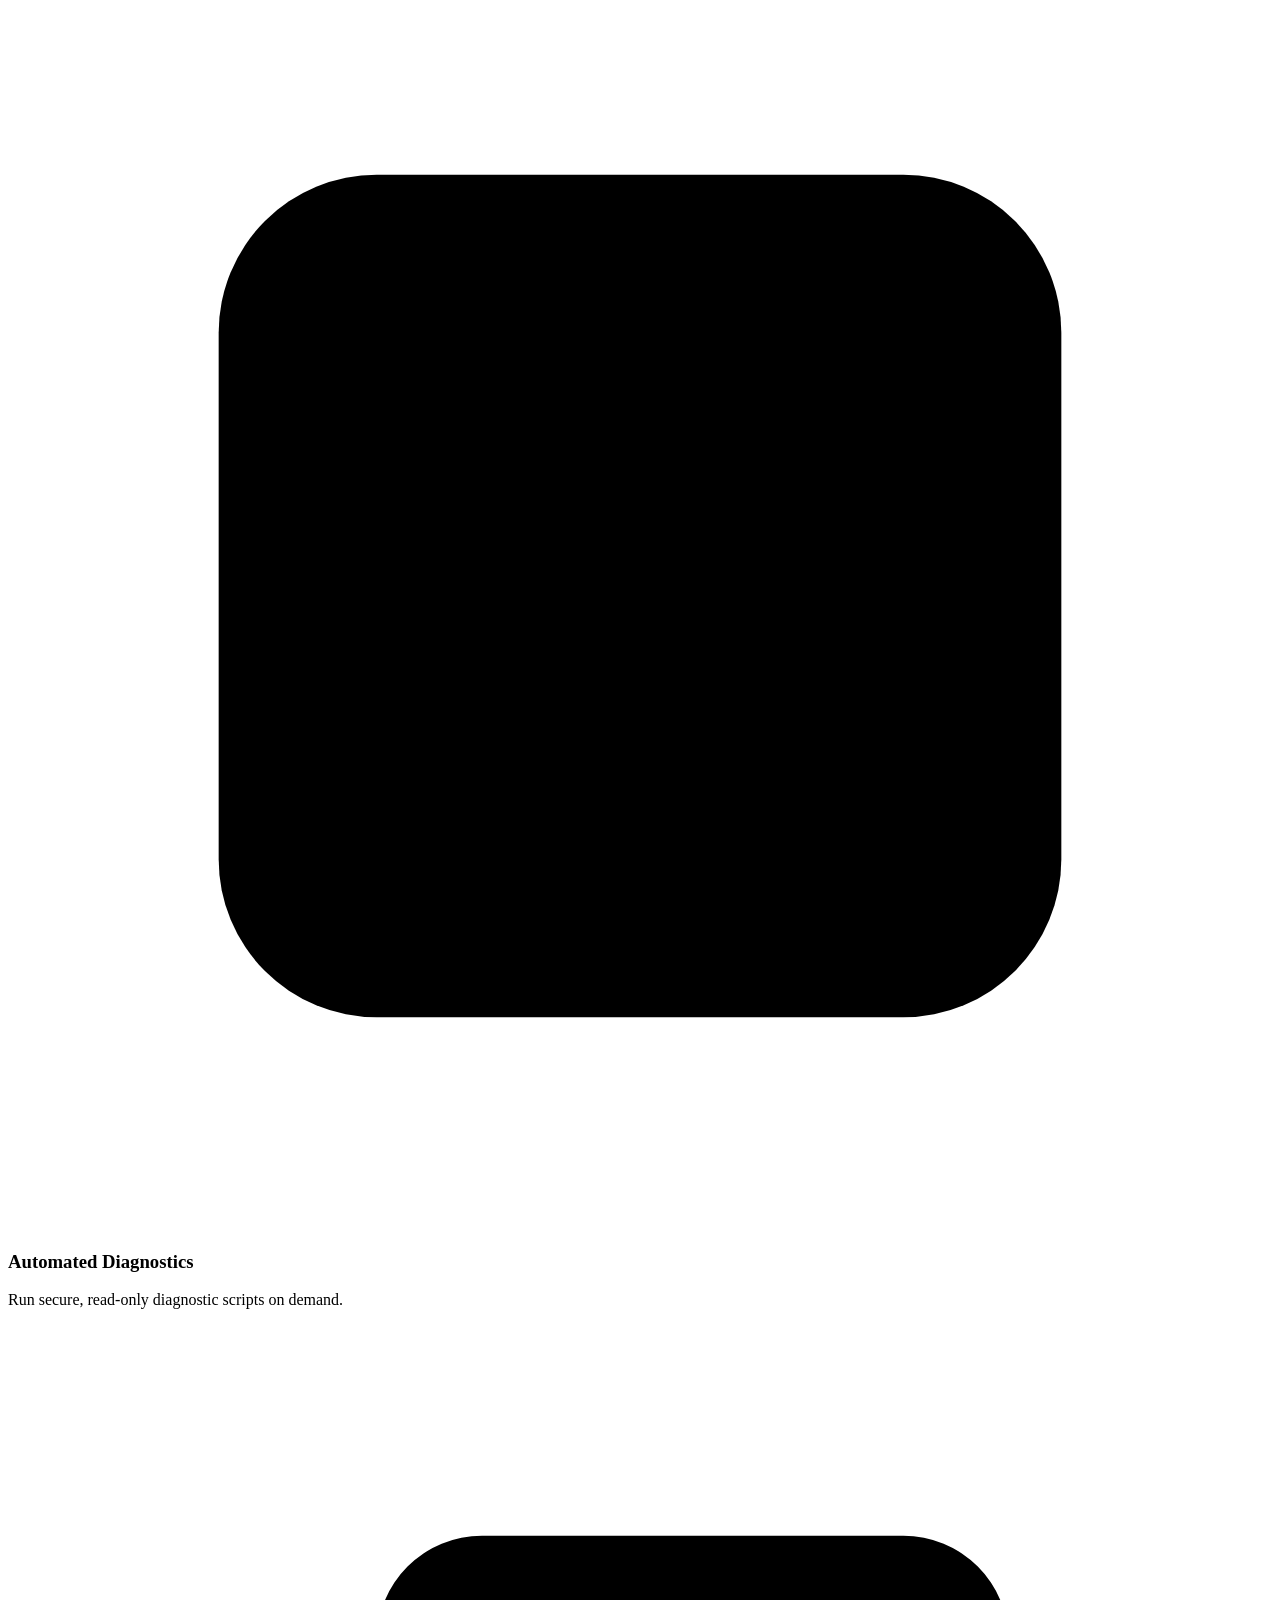
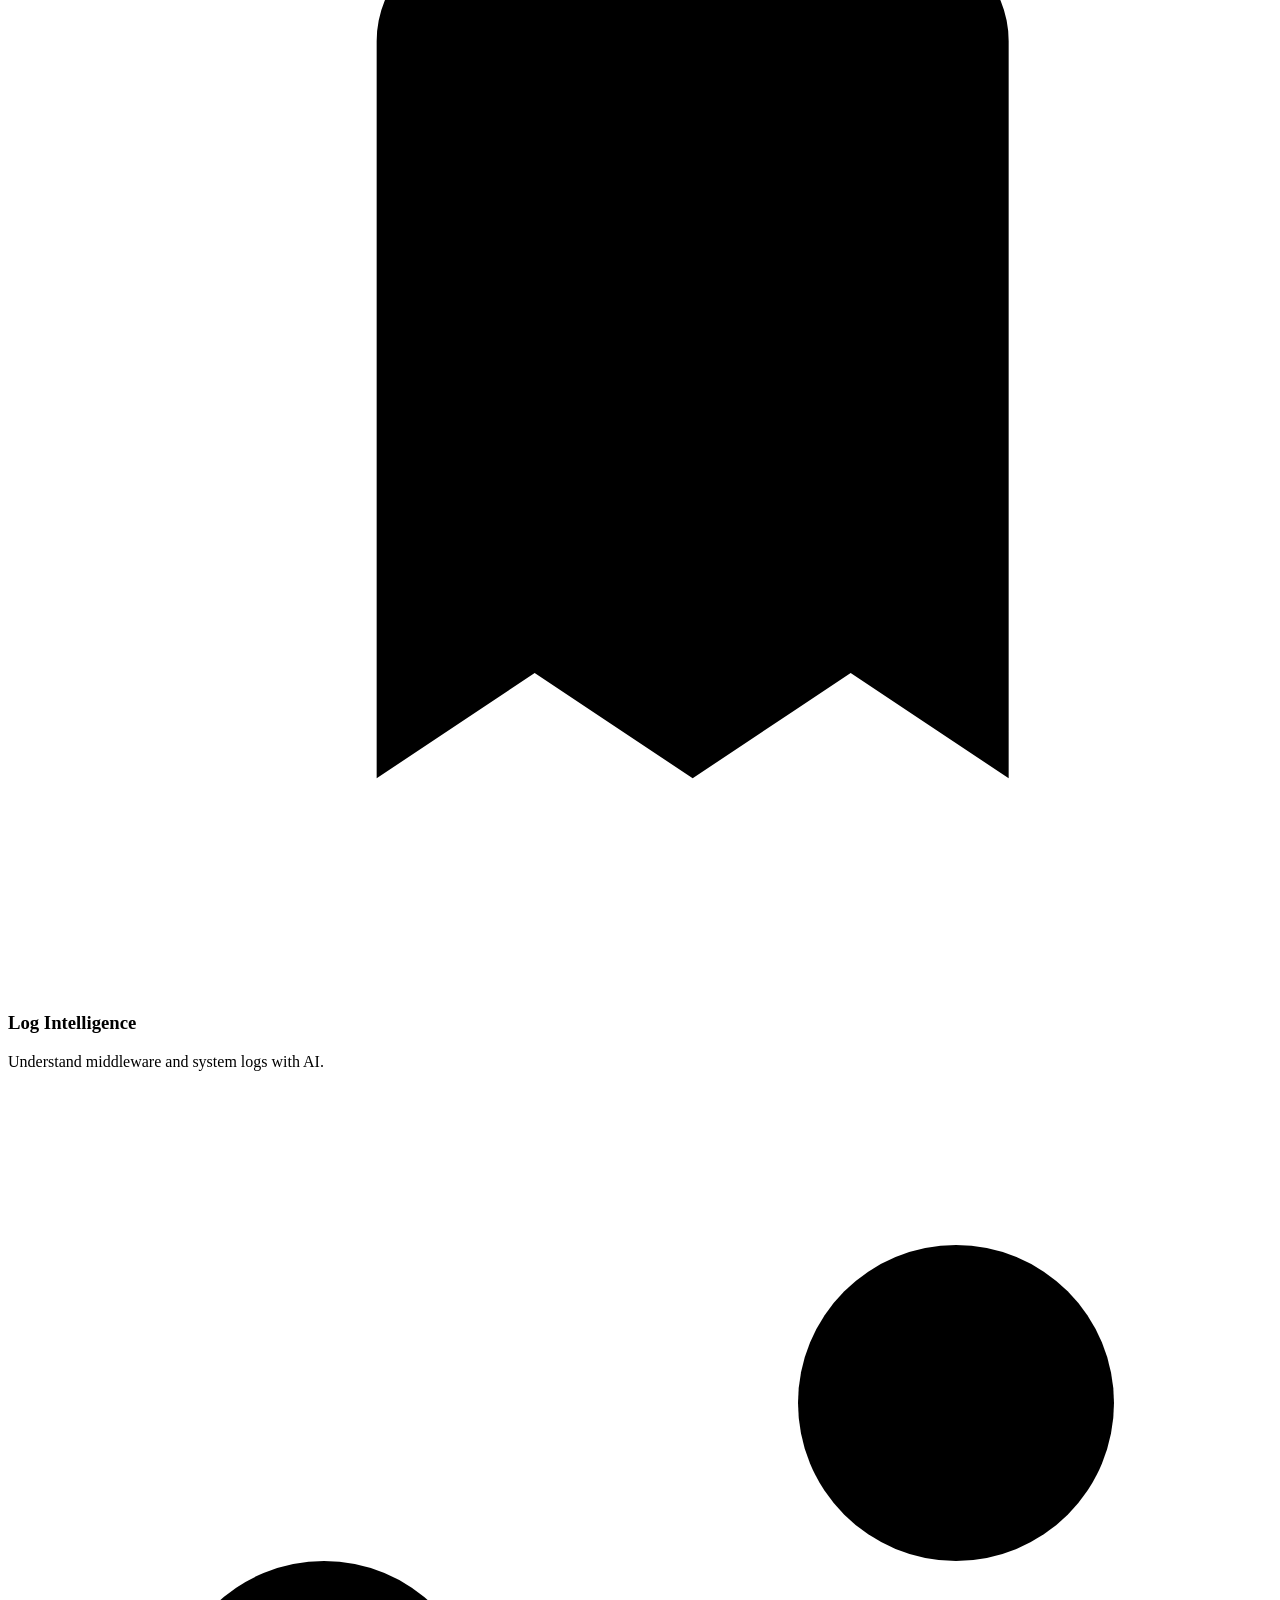
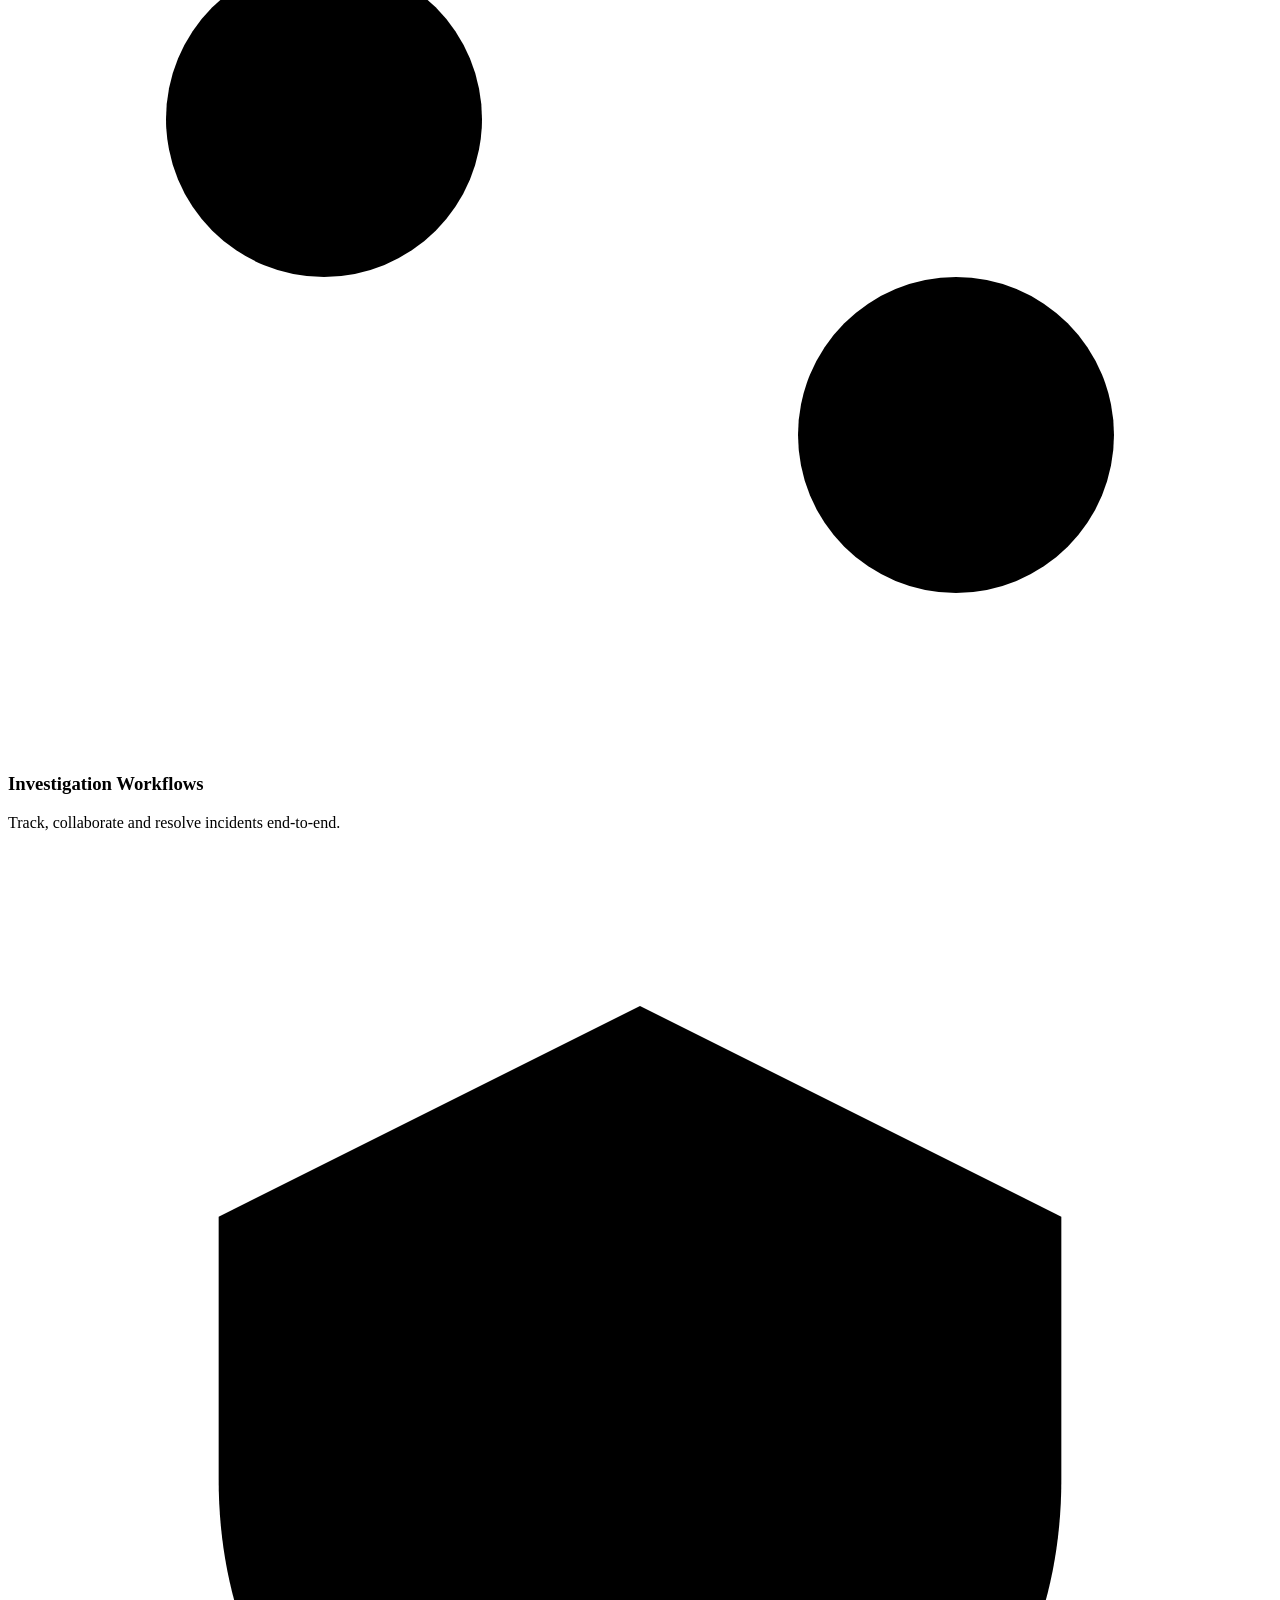
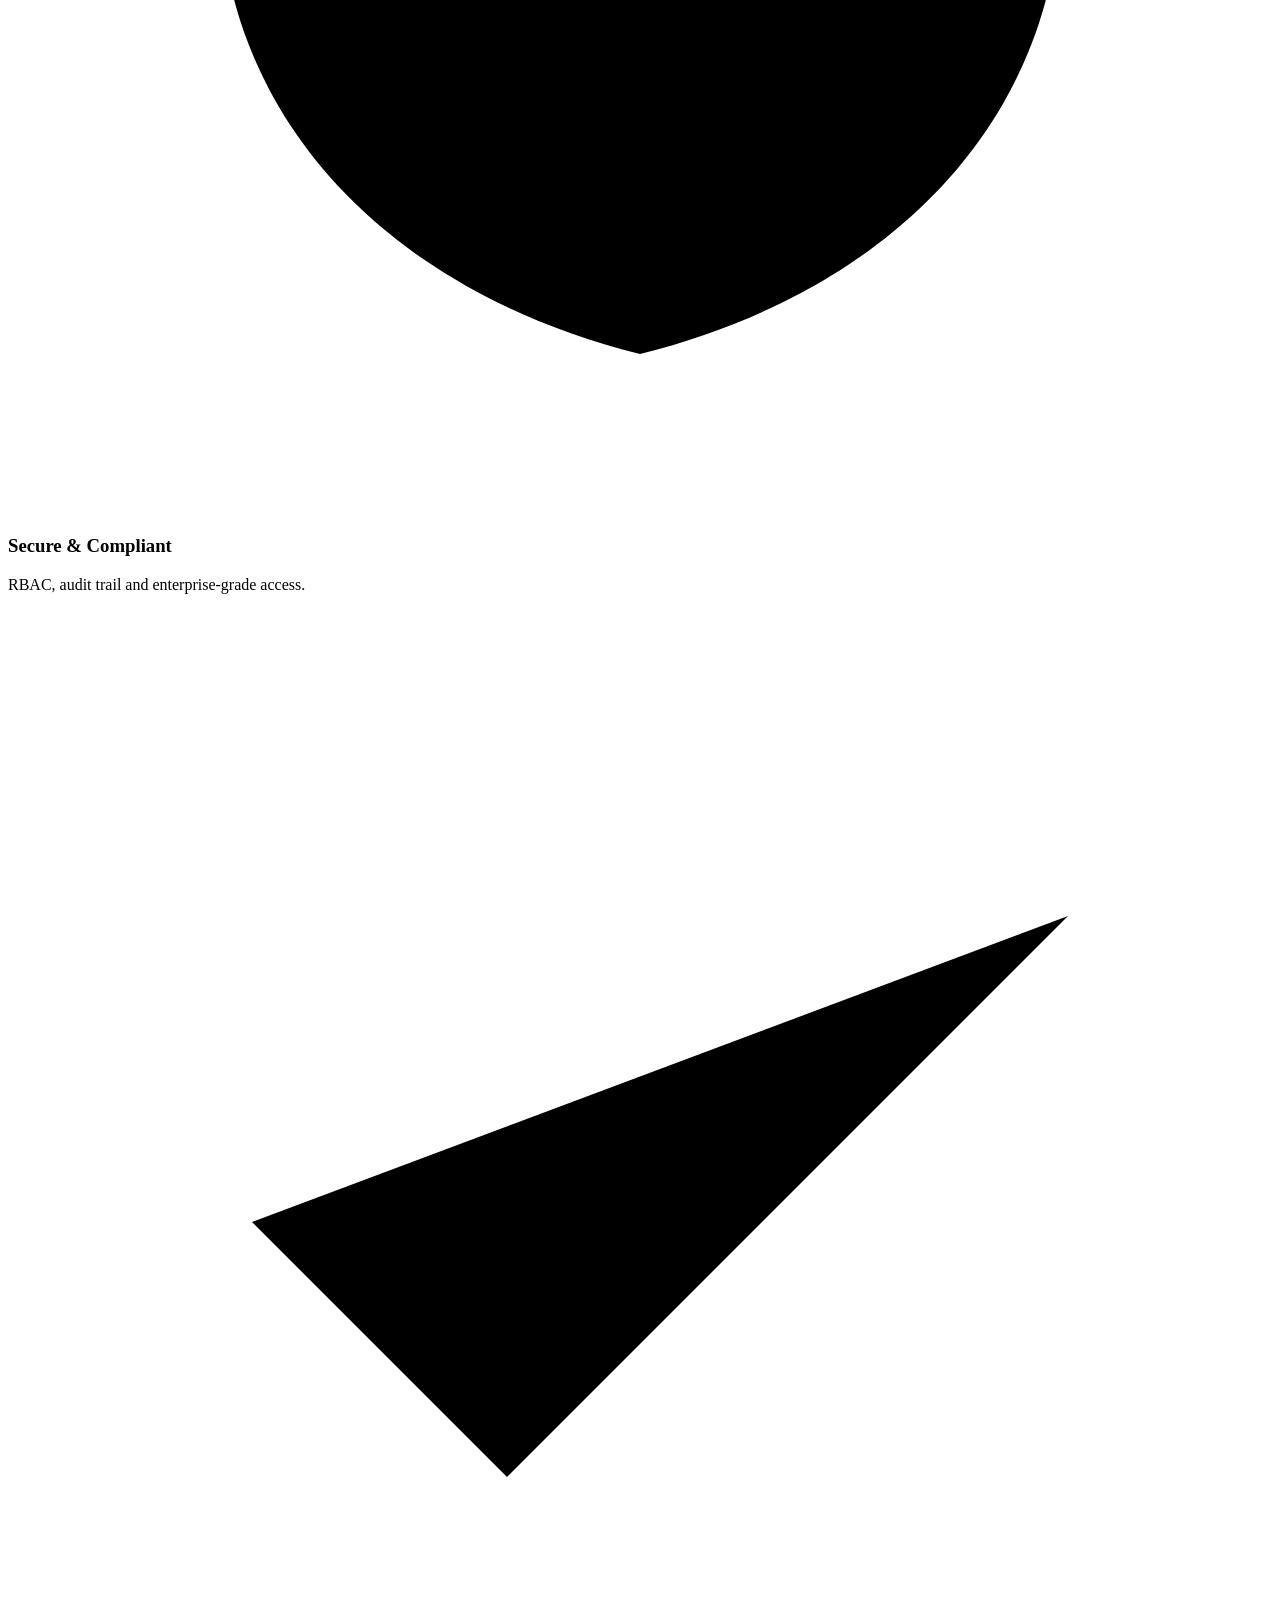
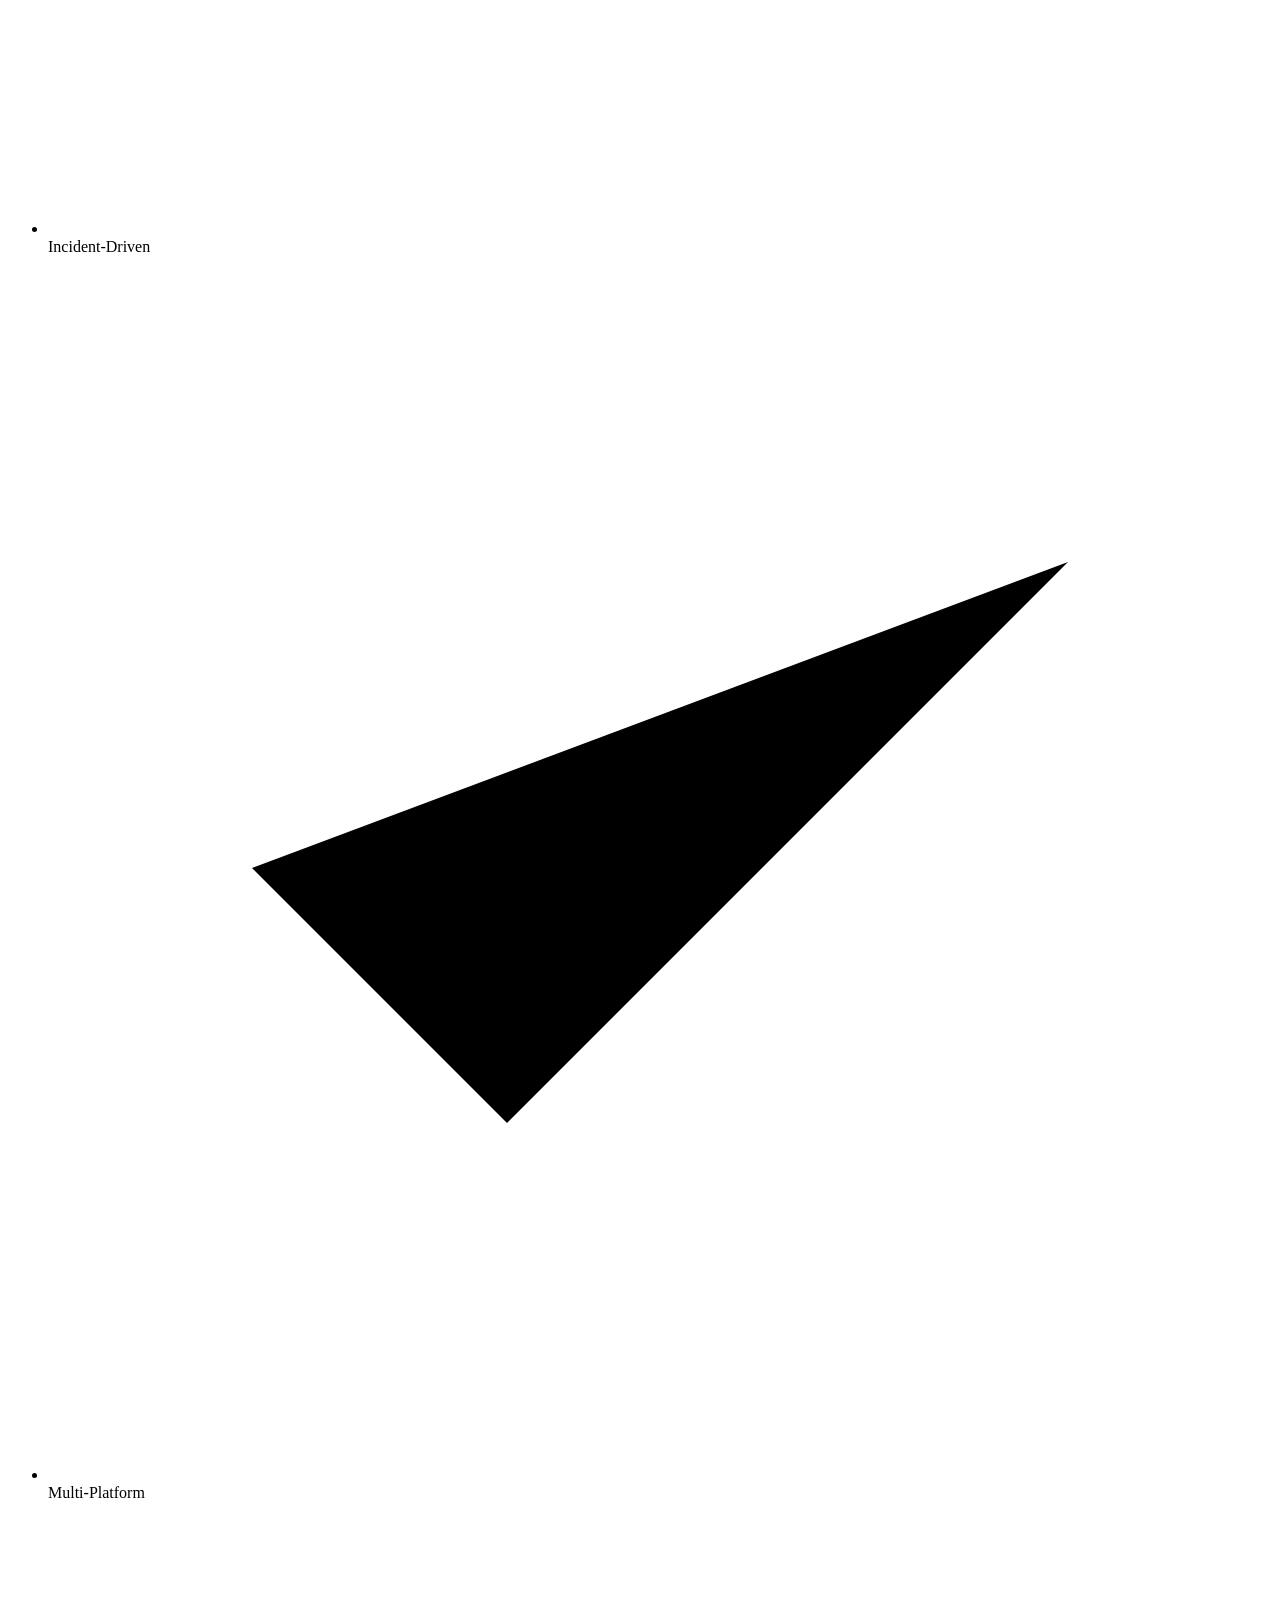
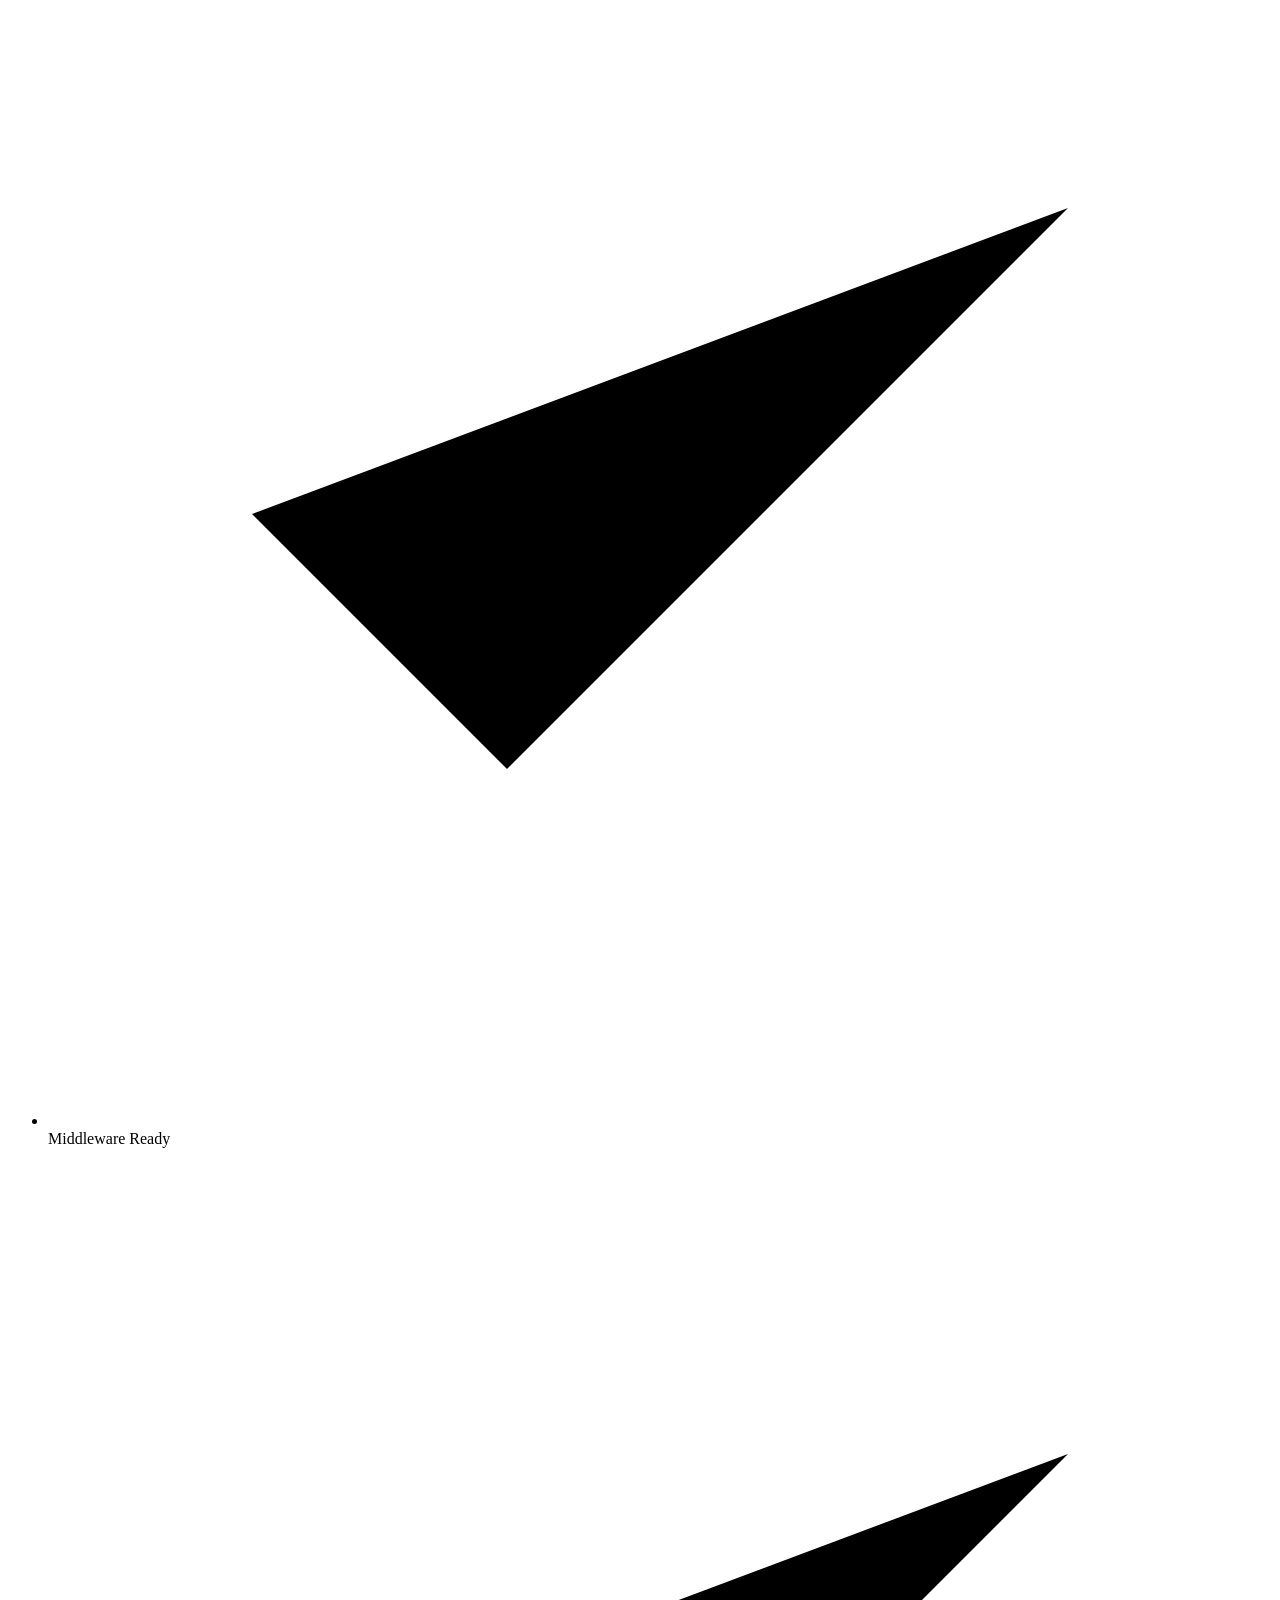
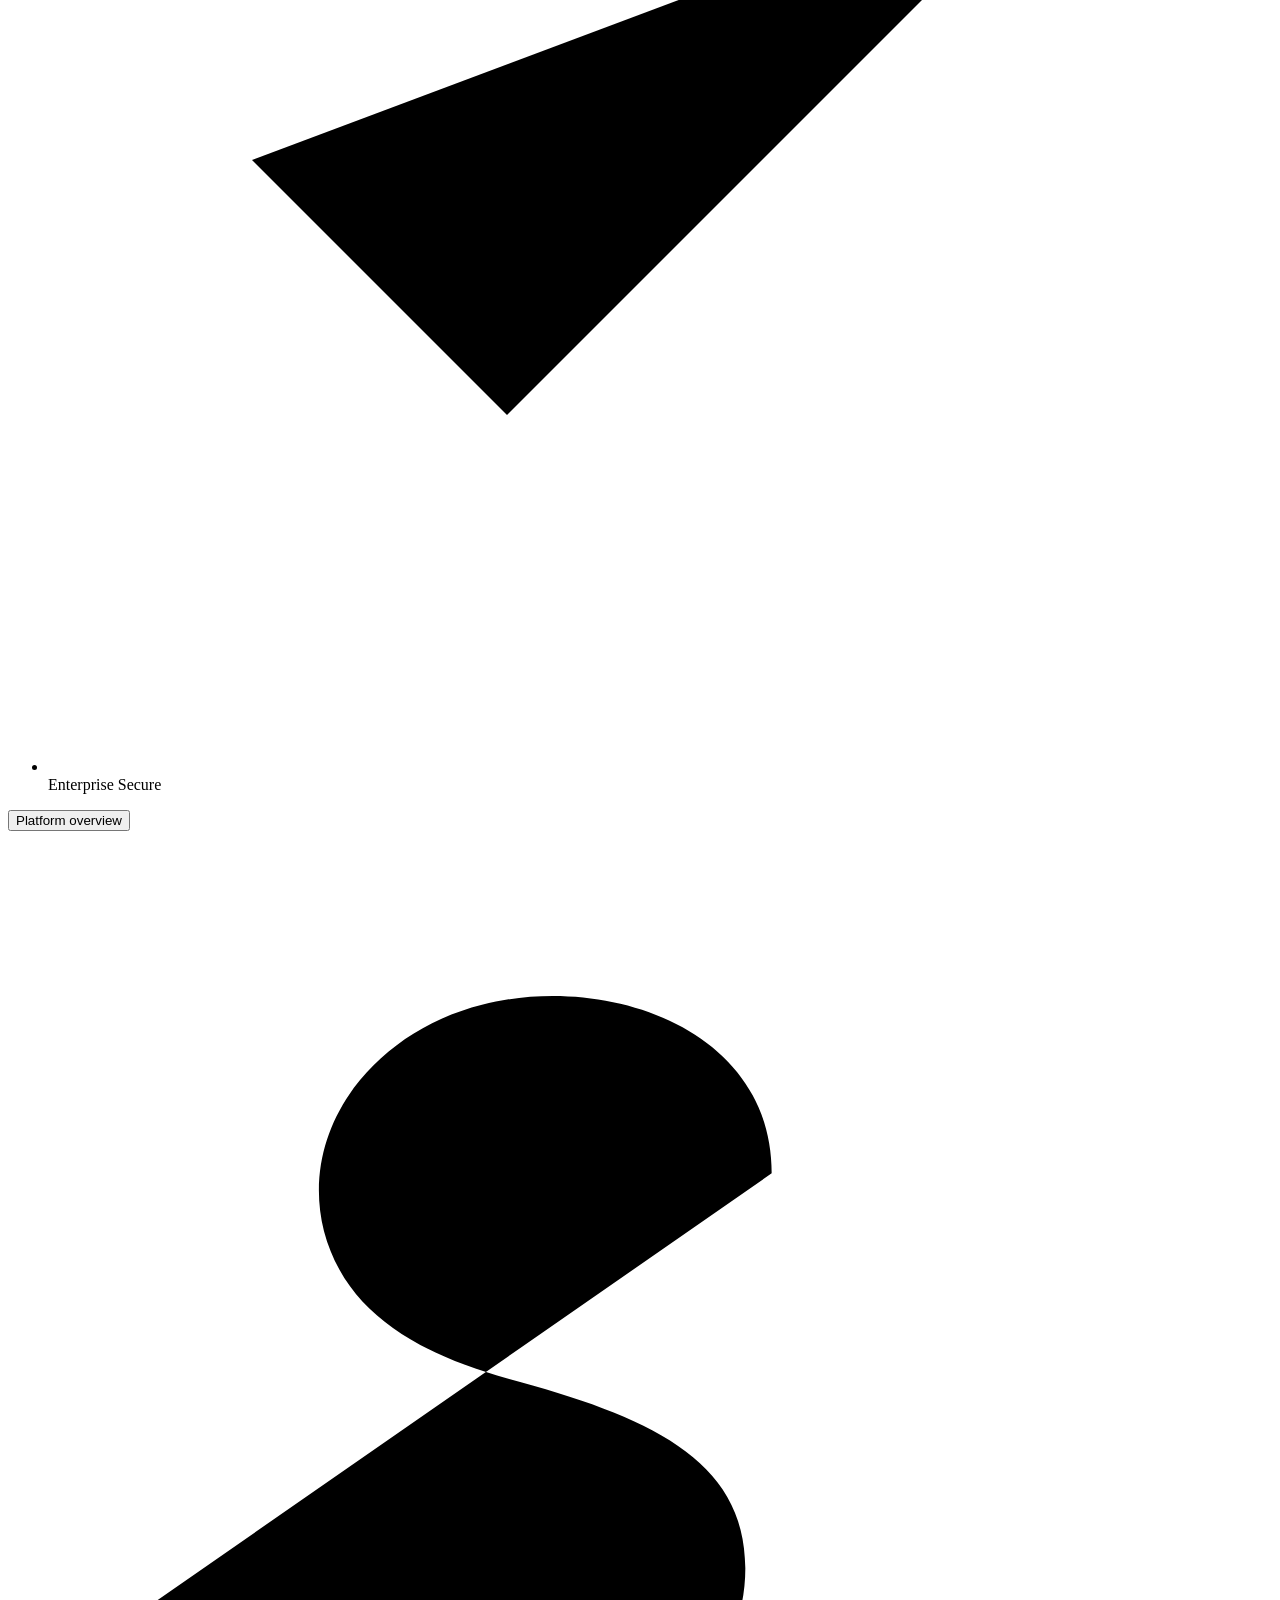
==== commit 5de2b983: "feat(ui): align enterprise login with reference mockup (v0.32.1) Match showcase copy, tinted feature" ====
--- a/app/static/index.html
+++ b/app/static/index.html
@@ -3,8 +3,8 @@
 <head>
   <meta charset="utf-8" />
   <meta name="viewport" content="width=device-width, initial-scale=1" />
-  <meta name="svrmon24-ui" content="login-enterprise-v1" />
-  <meta name="svrmon24-version" content="0.32.0" />
+  <meta name="svrmon24-ui" content="login-enterprise-v2" />
+  <meta name="svrmon24-version" content="0.32.1" />
   <title>SVRMON24</title>
   <!-- Critical gate CSS: never paint login + app chrome together (before cmdb.css). -->
   <style>
@@ -13,7 +13,7 @@
     body.is-app .login-gate { display: none !important; }
     #authPanel, .auth-panel-legacy { display: none !important; }
   </style>
-  <link rel="stylesheet" href="/static/css/cmdb.css?v=0.32.0" />
+  <link rel="stylesheet" href="/static/css/cmdb.css?v=0.32.1" />
 </head>
 <body class="is-login">
   <!-- Enterprise login: showcase (left) + sign-in panel (right); stacks on small viewports -->
@@ -22,36 +22,48 @@
       <div class="login-portal-bg" aria-hidden="true"></div>
       <div class="login-portal-inner">
         <div class="login-portal-brand">
-          <span class="logo" aria-hidden="true">
-            <svg viewBox="0 0 24 24"><path d="M4 7h16M4 12h10M4 17h14"/><circle cx="18" cy="12" r="2.2"/></svg>
+          <span class="logo logo-s-mark" aria-hidden="true">
+            <svg viewBox="0 0 24 24"><path d="M14.5 6.5c0-2.8-3.2-3.8-5.5-3.2-2 .5-3.5 2.3-3 4.3.4 1.5 1.7 2.3 3.5 2.8 2.6.7 4.5 1.5 4.5 3.6 0 2.4-2.5 4.2-5.8 4.2-2.8 0-5-1.2-5.5-3.5"/></svg>
           </span>
-          <div>
-            <p class="login-portal-kicker">SVRMON24 · Enterprise operations</p>
-            <h1 class="login-headline">Turn Incidents into <span class="login-gradient-text">Faster Resolutions</span></h1>
-            <p class="login-portal-lede">Unified CMDB, dependency intelligence, and SIMULATED diagnostics — multi-tenant SaaS with OIDC SSO, RBAC, and audit-ready controls from day one.</p>
+          <div class="login-portal-brand-text">
+            <h1 class="login-brand-title">SVRMON24</h1>
+            <p class="login-portal-kicker">AI Infrastructure Diagnostic &amp; Automation Platform</p>
           </div>
         </div>
 
-        <div class="login-dashboard-preview" aria-hidden="true">
-          <div class="login-dash-chrome">
-            <div class="login-dash-sidebar">
-              <span class="login-dash-logo"></span>
-              <span class="login-dash-nav on"></span>
-              <span class="login-dash-nav"></span>
-              <span class="login-dash-nav"></span>
-              <span class="login-dash-nav"></span>
-            </div>
-            <div class="login-dash-main">
-              <div class="login-dash-topbar"><span></span><span class="login-dash-pill healthy"></span></div>
-              <div class="login-dash-kpis">
-                <div class="login-dash-kpi"><span class="k">Components</span><strong>248</strong></div>
-                <div class="login-dash-kpi"><span class="k">Relationships</span><strong>1.2k</strong></div>
-                <div class="login-dash-kpi warn"><span class="k">Open findings</span><strong>3</strong></div>
-                <div class="login-dash-kpi"><span class="k">MTTR trend</span><strong class="down">−18%</strong></div>
-              </div>
-              <div class="login-dash-chart">
-                <div class="login-dash-bars"><span style="--h:42%"></span><span style="--h:68%"></span><span style="--h:55%"></span><span style="--h:82%"></span><span style="--h:61%"></span><span style="--h:74%"></span></div>
-                <p class="login-dash-caption">Incident resolution velocity (illustrative)</p>
+        <h2 class="login-headline">Turn Incidents into <span class="login-gradient-text">Faster Resolutions</span></h2>
+        <p class="login-portal-lede login-portal-lede-wide">AI-powered investigation, diagnostics and automation for your infrastructure, middleware and databases.</p>
+
+        <div class="login-dashboard-tilt" aria-hidden="true">
+          <div class="login-dashboard-preview">
+            <div class="login-dash-chrome">
+              <div class="login-dash-sidebar">
+                <span class="login-dash-logo"></span>
+                <span class="login-dash-nav on"></span>
+                <span class="login-dash-nav"></span>
+                <span class="login-dash-nav"></span>
+                <span class="login-dash-nav"></span>
+                <span class="login-dash-nav"></span>
+              </div>
+              <div class="login-dash-main">
+                <div class="login-dash-topbar"><span></span><span class="login-dash-pill healthy"></span></div>
+                <div class="login-dash-kpis login-dash-kpis-inv">
+                  <div class="login-dash-kpi"><span class="k">Total Investigations</span><strong>12</strong></div>
+                  <div class="login-dash-kpi ok"><span class="k">Completed</span><strong>148</strong></div>
+                  <div class="login-dash-kpi warn"><span class="k">Failed</span><strong>3</strong></div>
+                </div>
+                <div class="login-dash-analytics">
+                  <div class="login-dash-trend">
+                    <p class="login-dash-section-label">Investigation Trend</p>
+                    <div class="login-dash-spark">
+                      <svg viewBox="0 0 120 40" preserveAspectRatio="none"><path d="M0 32 L20 26 L40 28 L60 16 L80 20 L100 10 L120 14" fill="none" stroke="#3B82F6" stroke-width="2.2" stroke-linecap="round"/></svg>
+                    </div>
+                  </div>
+                  <div class="login-dash-donut">
+                    <p class="login-dash-section-label">Incident Outcomes</p>
+                    <span class="login-dash-donut-ring"></span>
+                  </div>
+                </div>
               </div>
             </div>
           </div>
@@ -59,42 +71,42 @@
 
         <div class="login-feature-grid">
           <article class="login-feature-card">
-            <span class="login-feature-ico" aria-hidden="true"><svg viewBox="0 0 24 24"><rect x="3" y="4" width="18" height="6" rx="1.5"/><rect x="3" y="14" width="18" height="6" rx="1.5"/></svg></span>
-            <h3>Enterprise CMDB</h3>
-            <p>Typed inventory, custom tables, tenant-scoped columns.</p>
+            <span class="login-feature-ico tone-blue" aria-hidden="true"><svg viewBox="0 0 24 24"><rect x="3" y="4" width="18" height="6" rx="1.5"/><rect x="3" y="14" width="18" height="6" rx="1.5"/></svg></span>
+            <h3>CMDB &amp; Inventory</h3>
+            <p>Unified view of servers, network and applications.</p>
           </article>
           <article class="login-feature-card">
-            <span class="login-feature-ico" aria-hidden="true"><svg viewBox="0 0 24 24"><circle cx="6" cy="12" r="3"/><circle cx="18" cy="6" r="3"/><circle cx="18" cy="18" r="3"/><path d="M8.7 10.2L15.3 7.2M8.7 13.8l6.6 3"/></svg></span>
-            <h3>Dependency graph</h3>
-            <p>Traverse CMDB and custom edges with separate protocol ports.</p>
+            <span class="login-feature-ico tone-violet" aria-hidden="true"><svg viewBox="0 0 24 24"><circle cx="12" cy="10" r="2.5"/><path d="M8.5 17a6 6 0 0 1 7 0"/><path d="M12 6V4M6.5 8.5 5 7M17.5 8.5 19 7"/></svg></span>
+            <h3>AI Investigation</h3>
+            <p>Analyse incidents, logs and health data to find root cause.</p>
           </article>
           <article class="login-feature-card">
-            <span class="login-feature-ico" aria-hidden="true"><svg viewBox="0 0 24 24"><path d="M5 6h6v6H5zM13 12h6v6h-6z"/><path d="M11 9h4v4"/></svg></span>
-            <h3>Impact analysis</h3>
-            <p>Surface potentially affected applications downstream.</p>
+            <span class="login-feature-ico tone-green" aria-hidden="true"><svg viewBox="0 0 24 24"><path d="M9 11l2 2 4-4"/><rect x="4" y="4" width="16" height="16" rx="3"/></svg></span>
+            <h3>Automated Diagnostics</h3>
+            <p>Run secure, read-only diagnostic scripts on demand.</p>
           </article>
           <article class="login-feature-card">
-            <span class="login-feature-ico" aria-hidden="true"><svg viewBox="0 0 24 24"><path d="M9 18h6M10 21h4"/><path d="M8 14a6 6 0 1 1 8 0"/><path d="M12 3v2"/></svg></span>
-            <h3>SIMULATED diagnostics</h3>
-            <p>Synthetic demo engine — no live remote execution in v1.</p>
+            <span class="login-feature-ico tone-orange" aria-hidden="true"><svg viewBox="0 0 24 24"><path d="M7 4h10a2 2 0 0 1 2 2v14l-3-2-3 2-3-2-3 2V6a2 2 0 0 1 2-2z"/><path d="M9 9h6M9 13h4"/></svg></span>
+            <h3>Log Intelligence</h3>
+            <p>Understand middleware and system logs with AI.</p>
           </article>
           <article class="login-feature-card">
-            <span class="login-feature-ico" aria-hidden="true"><svg viewBox="0 0 24 24"><path d="M12 3l8 4v5c0 4.5-3.2 7.8-8 9-4.8-1.2-8-4.5-8-9V7l8-4z"/><path d="M9.5 12l1.8 1.8L15 10"/></svg></span>
-            <h3>Multi-tenant RBAC</h3>
-            <p>Hard <code>tenant_id</code> isolation with org switcher for OIDC.</p>
+            <span class="login-feature-ico tone-pink" aria-hidden="true"><svg viewBox="0 0 24 24"><circle cx="6" cy="12" r="3"/><circle cx="18" cy="6" r="3"/><circle cx="18" cy="18" r="3"/><path d="M8.7 10.2L15.3 7.2M8.7 13.8l6.6 3"/></svg></span>
+            <h3>Investigation Workflows</h3>
+            <p>Track, collaborate and resolve incidents end-to-end.</p>
           </article>
           <article class="login-feature-card">
-            <span class="login-feature-ico" aria-hidden="true"><svg viewBox="0 0 24 24"><path d="M7 4h10a2 2 0 0 1 2 2v14l-3-2-3 2-3-2-3 2V6a2 2 0 0 1 2-2z"/><path d="M9 9h6M9 13h4"/></svg></span>
-            <h3>Audit trail</h3>
-            <p>Tenant-scoped mutation events for compliance reviews.</p>
+            <span class="login-feature-ico tone-teal" aria-hidden="true"><svg viewBox="0 0 24 24"><path d="M12 3l8 4v5c0 4.5-3.2 7.8-8 9-4.8-1.2-8-4.5-8-9V7l8-4z"/><path d="M9.5 12l1.8 1.8L15 10"/></svg></span>
+            <h3>Secure &amp; Compliant</h3>
+            <p>RBAC, audit trail and enterprise-grade access.</p>
           </article>
         </div>
 
-        <ul class="login-capabilities">
-          <li><span class="login-check-ico" aria-hidden="true"><svg viewBox="0 0 24 24"><path d="M20 6 9 17l-5-5"/></svg></span>Provider-neutral OIDC / Keycloak</li>
-          <li><span class="login-check-ico" aria-hidden="true"><svg viewBox="0 0 24 24"><path d="M20 6 9 17l-5-5"/></svg></span>Hard tenant isolation enforced</li>
-          <li><span class="login-check-ico" aria-hidden="true"><svg viewBox="0 0 24 24"><path d="M20 6 9 17l-5-5"/></svg></span>Role-based access control</li>
-          <li><span class="login-check-ico" aria-hidden="true"><svg viewBox="0 0 24 24"><path d="M20 6 9 17l-5-5"/></svg></span>Audit-ready admin actions</li>
+        <ul class="login-capabilities login-capabilities-row">
+          <li><span class="login-check-ico" aria-hidden="true"><svg viewBox="0 0 24 24"><path d="M20 6 9 17l-5-5"/></svg></span>Incident-Driven</li>
+          <li><span class="login-check-ico" aria-hidden="true"><svg viewBox="0 0 24 24"><path d="M20 6 9 17l-5-5"/></svg></span>Multi-Platform</li>
+          <li><span class="login-check-ico" aria-hidden="true"><svg viewBox="0 0 24 24"><path d="M20 6 9 17l-5-5"/></svg></span>Middleware Ready</li>
+          <li><span class="login-check-ico" aria-hidden="true"><svg viewBox="0 0 24 24"><path d="M20 6 9 17l-5-5"/></svg></span>Enterprise Secure</li>
         </ul>
       </div>
     </aside>
@@ -104,8 +116,12 @@
         <span class="login-portal-toggle-chevron" aria-hidden="true"></span>
       </button>
       <div class="login-card panel login-panel">
+        <div class="login-panel-brand" aria-hidden="true">
+          <span class="logo logo-s-mark"><svg viewBox="0 0 24 24"><path d="M14.5 6.5c0-2.8-3.2-3.8-5.5-3.2-2 .5-3.5 2.3-3 4.3.4 1.5 1.7 2.3 3.5 2.8 2.6.7 4.5 1.5 4.5 3.6 0 2.4-2.5 4.2-5.8 4.2-2.8 0-5-1.2-5.5-3.5"/></svg></span>
+          <span class="login-panel-brand-name">SVRMON24</span>
+        </div>
         <h2 class="login-panel-title">Welcome Back</h2>
-        <p class="hint login-panel-sub" id="authHint">Loading authentication options…</p>
+        <p class="hint login-panel-sub" id="authHint">Sign in to your SVRMON24 workspace</p>
         <div id="authErrorBanner" class="auth-error-banner hidden" role="alert"></div>
         <div id="hostMismatchBanner" class="auth-warn-banner hidden" role="status"></div>
 
@@ -113,12 +129,16 @@
           <form id="loginBasicForm" class="login-basic-form" onsubmit="return false;">
             <label class="login-field">
               <span>Email or username</span>
-              <input id="authUser" name="username" autocomplete="username" placeholder="you@company.com" />
+              <span class="login-input-wrap">
+                <svg class="login-input-ico" viewBox="0 0 24 24" aria-hidden="true"><path d="M4 6h16v12H4z"/><path d="m4 7 8 6 8-6"/></svg>
+                <input id="authUser" name="username" autocomplete="username" placeholder="Enter your email or username" />
+              </span>
             </label>
             <label class="login-field login-field-password">
               <span>Password</span>
-              <span class="login-password-wrap">
-                <input id="authPass" type="password" autocomplete="current-password" placeholder="••••••••" />
+              <span class="login-password-wrap login-input-wrap">
+                <svg class="login-input-ico" viewBox="0 0 24 24" aria-hidden="true"><rect x="5" y="11" width="14" height="10" rx="2"/><path d="M8 11V8a4 4 0 1 1 8 0v3"/></svg>
+                <input id="authPass" type="password" autocomplete="current-password" placeholder="Enter your password" />
                 <button type="button" class="login-pass-toggle" id="btnAuthPassToggle" aria-label="Show password" aria-pressed="false" title="Show password">
                   <svg class="ico-show" viewBox="0 0 24 24" aria-hidden="true"><path d="M1 12s4-8 11-8 11 8 11 8-4 8-11 8-11-8-11-8Z"/><circle cx="12" cy="12" r="3"/></svg>
                   <svg class="ico-hide hidden" viewBox="0 0 24 24" aria-hidden="true"><path d="M17.94 17.94A10.07 10.07 0 0 1 12 20c-7 0-11-8-11-8a18.45 18.45 0 0 1 5.06-5.94"/><path d="M9.9 4.24A9.12 9.12 0 0 1 12 4c7 0 11 8 11 8a18.5 18.5 0 0 1-2.16 3.19"/><path d="M1 1 23 23"/></svg>
@@ -130,18 +150,18 @@
                 <input type="checkbox" id="authRemember" checked />
                 <span>Remember me</span>
               </label>
-              <button type="button" class="login-forgot" id="btnForgotPassword" disabled title="Password reset is managed by your identity provider (Keycloak / Entra). No local reset in SVRMON24 v1.">Forgot password?</button>
+              <button type="button" class="login-forgot" id="btnForgotPassword" title="Password reset is managed by your identity provider (Keycloak / Entra).">Forgot password?</button>
             </div>
             <button type="button" id="btnConnect" class="primary login-btn-signin">Sign In</button>
             <p class="hint login-basic-note">HTTP Basic is migration/testing only (<code>BASIC_AUTH_ENABLED</code>).</p>
           </form>
         </div>
 
-        <div class="login-or-divider hidden" id="authOrDivider" aria-hidden="true"><span>OR</span></div>
+        <div class="login-or-divider hidden" id="authOrDivider" aria-hidden="true"><span>or</span></div>
 
         <div class="auth-row auth-oidc-row hidden" id="oidcAuthRow">
           <button type="button" id="btnOidcLogin" class="login-btn-sso">
-            <svg viewBox="0 0 24 24" aria-hidden="true"><path d="M12 3l8 4v5c0 4.5-3.2 7.8-8 9-4.8-1.2-8-4.5-8-9V7l8-4z"/></svg>
+            <svg class="login-keycloak-ico" viewBox="0 0 24 24" aria-hidden="true"><path d="M12 2.5 19 6v8l-7 3.5L5 14V6z"/><path d="M12 8.5a2.2 2.2 0 1 1 0 4.4 2.2 2.2 0 0 1 0-4.4z"/><path d="M8.5 16.5h7"/></svg>
             Sign in with Keycloak (SSO)
           </button>
           <p class="hint login-oidc-note">Authorization Code + PKCE. Use the same browser host as <code>OIDC_REDIRECT_URI</code>.</p>
@@ -150,6 +170,7 @@
         <p class="hint hidden" id="authMisconfigured">No authentication method is enabled. Set <code>OIDC_ENABLED=true</code> or temporarily enable <code>BASIC_AUTH_ENABLED</code>.</p>
 
         <footer class="login-security-foot">
+          <svg class="login-security-shield" viewBox="0 0 24 24" aria-hidden="true"><path d="M12 3l8 4v5c0 4.5-3.2 7.8-8 9-4.8-1.2-8-4.5-8-9V7l8-4z"/></svg>
           <span>Secure</span>
           <span class="dot" aria-hidden="true">·</span>
           <span>Role Based Access</span>
@@ -1466,6 +1487,6 @@
     </div>
   </div>
 
-  <script src="/static/js/cmdb.js?v=0.32.0"></script>
+  <script src="/static/js/cmdb.js?v=0.32.1"></script>
 </body>
 </html>
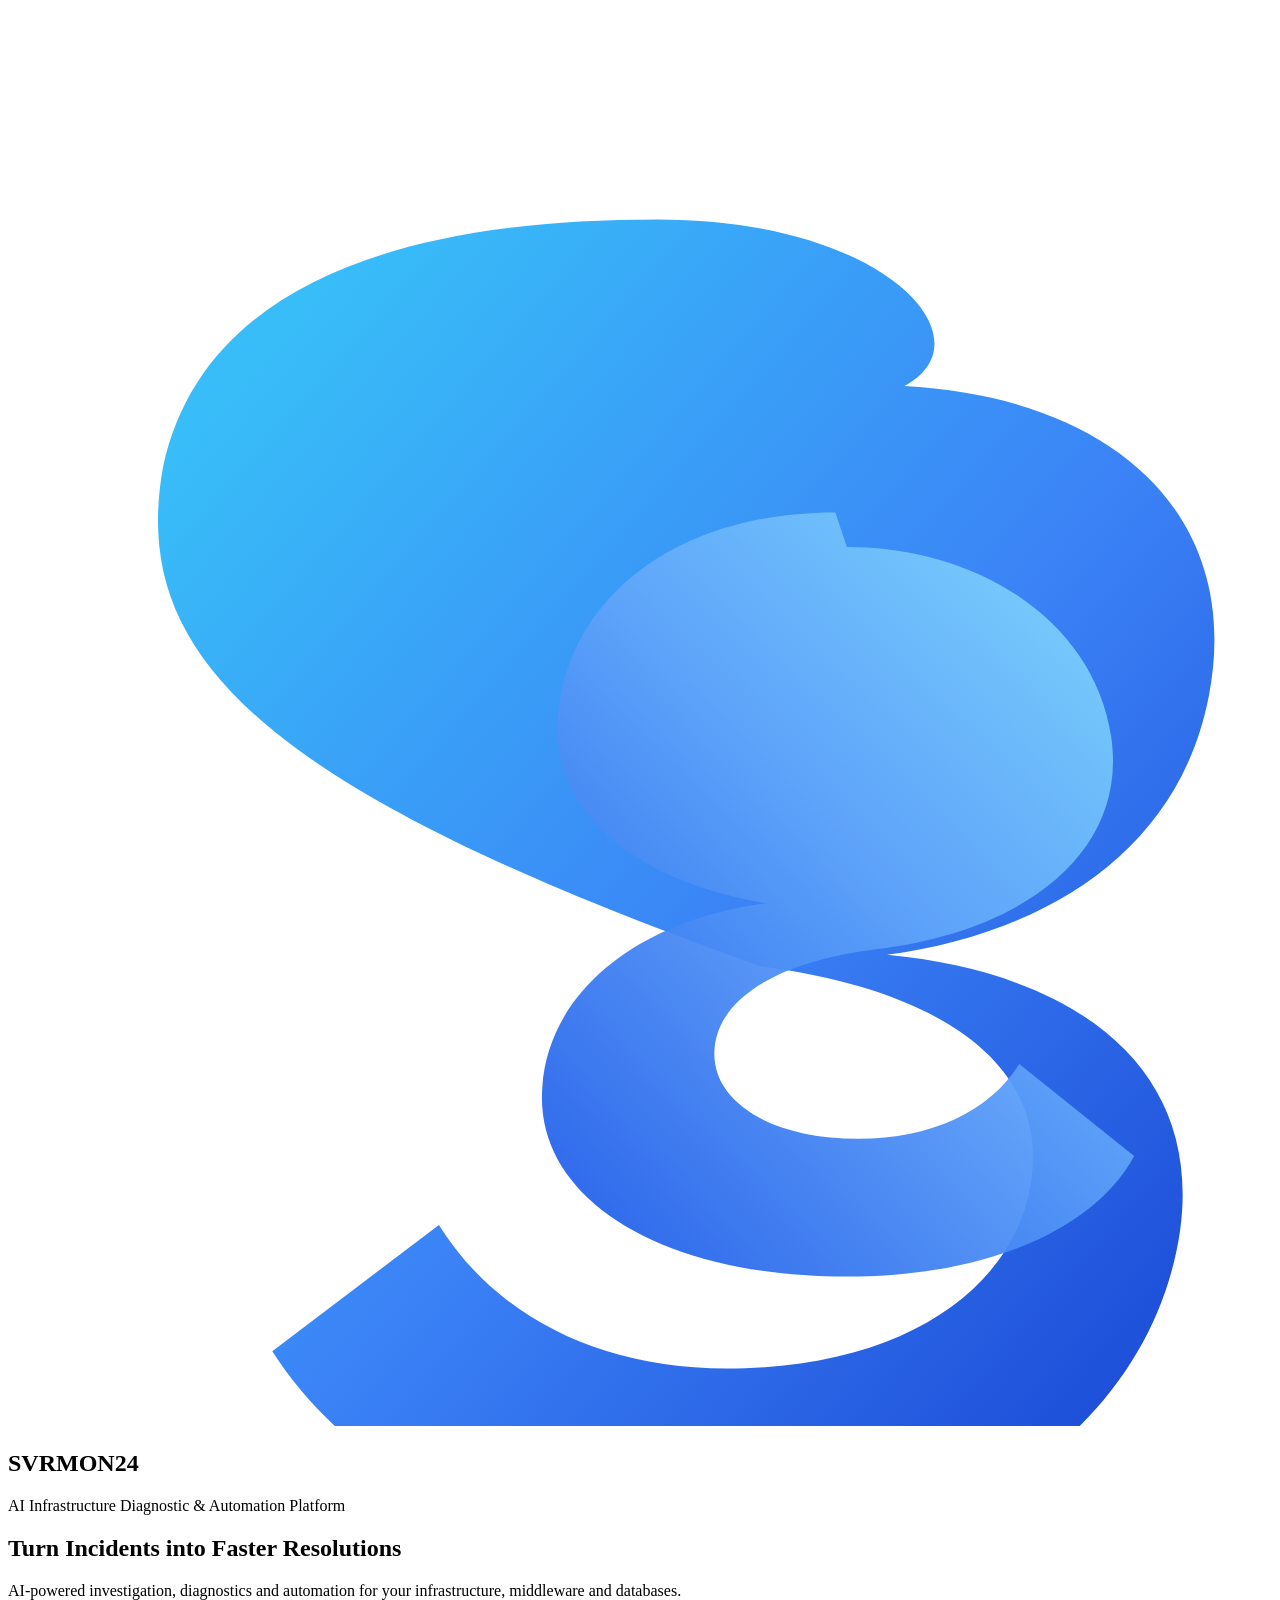
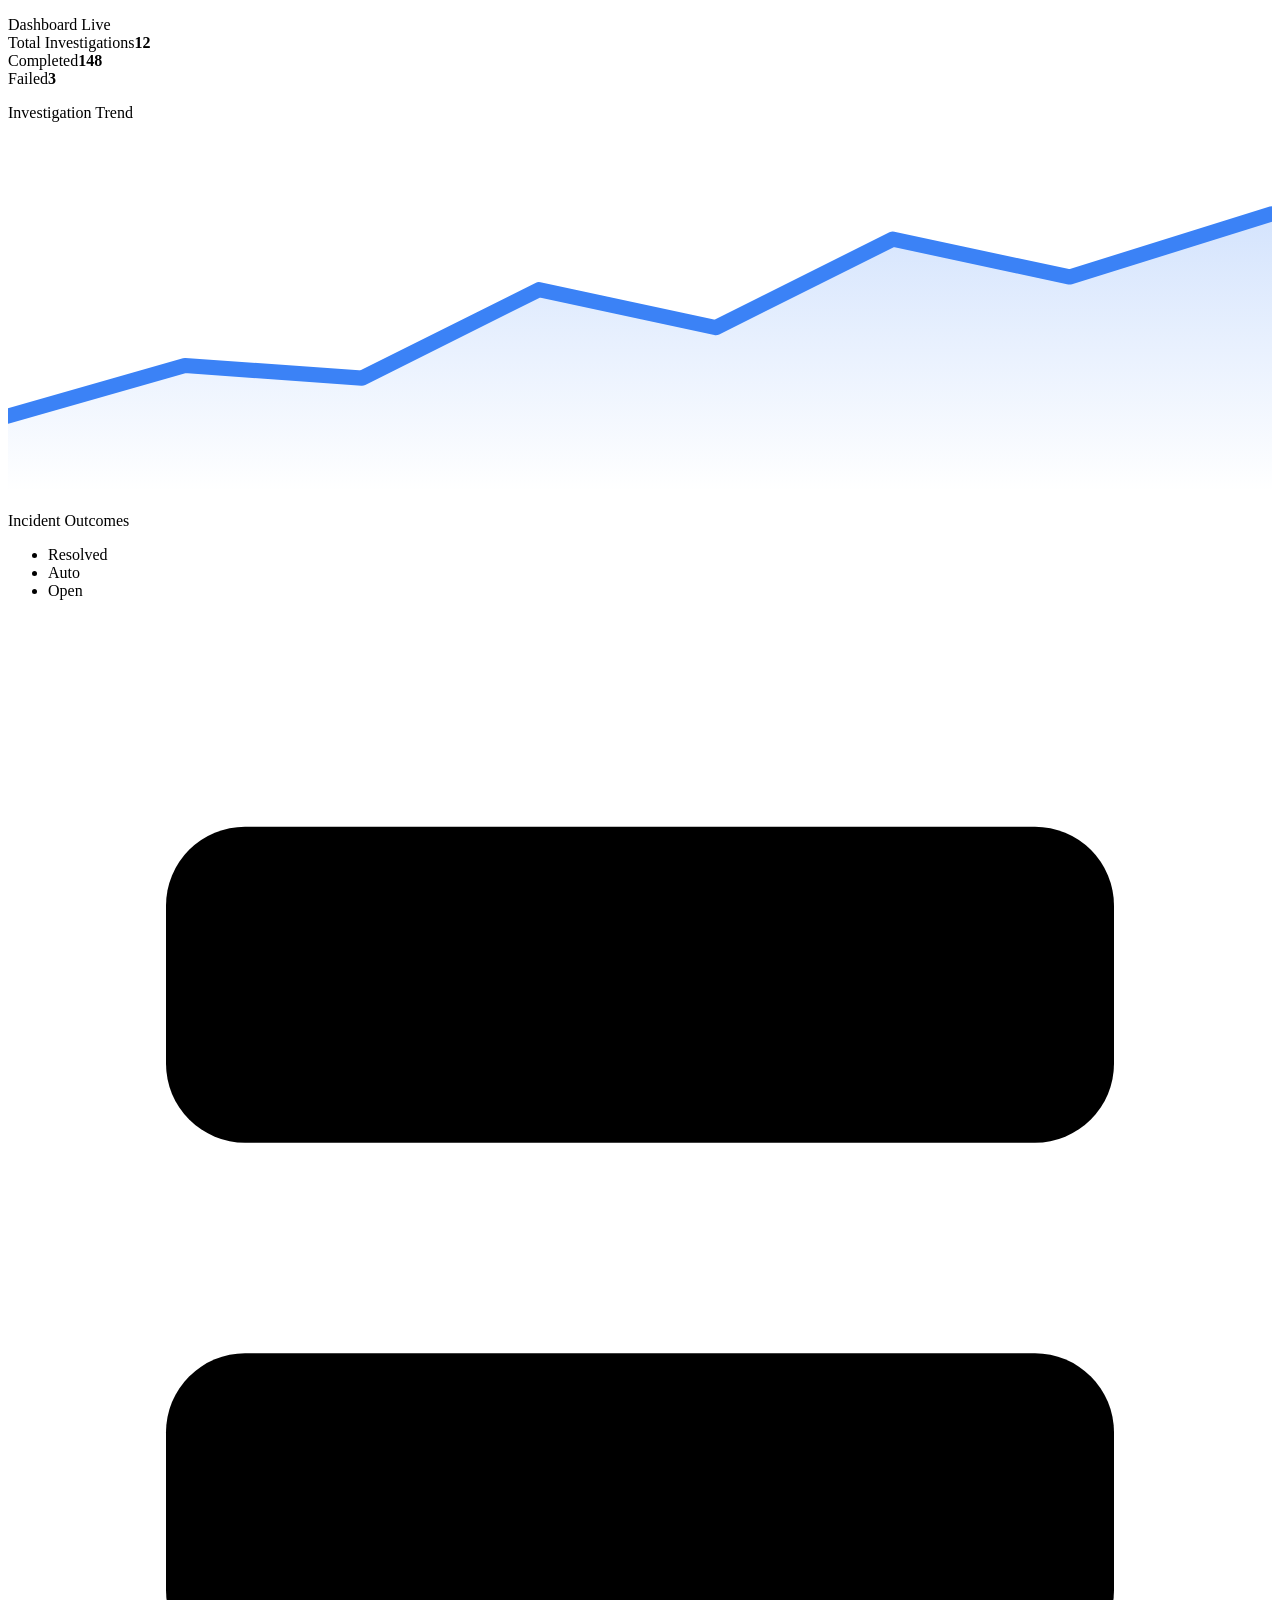
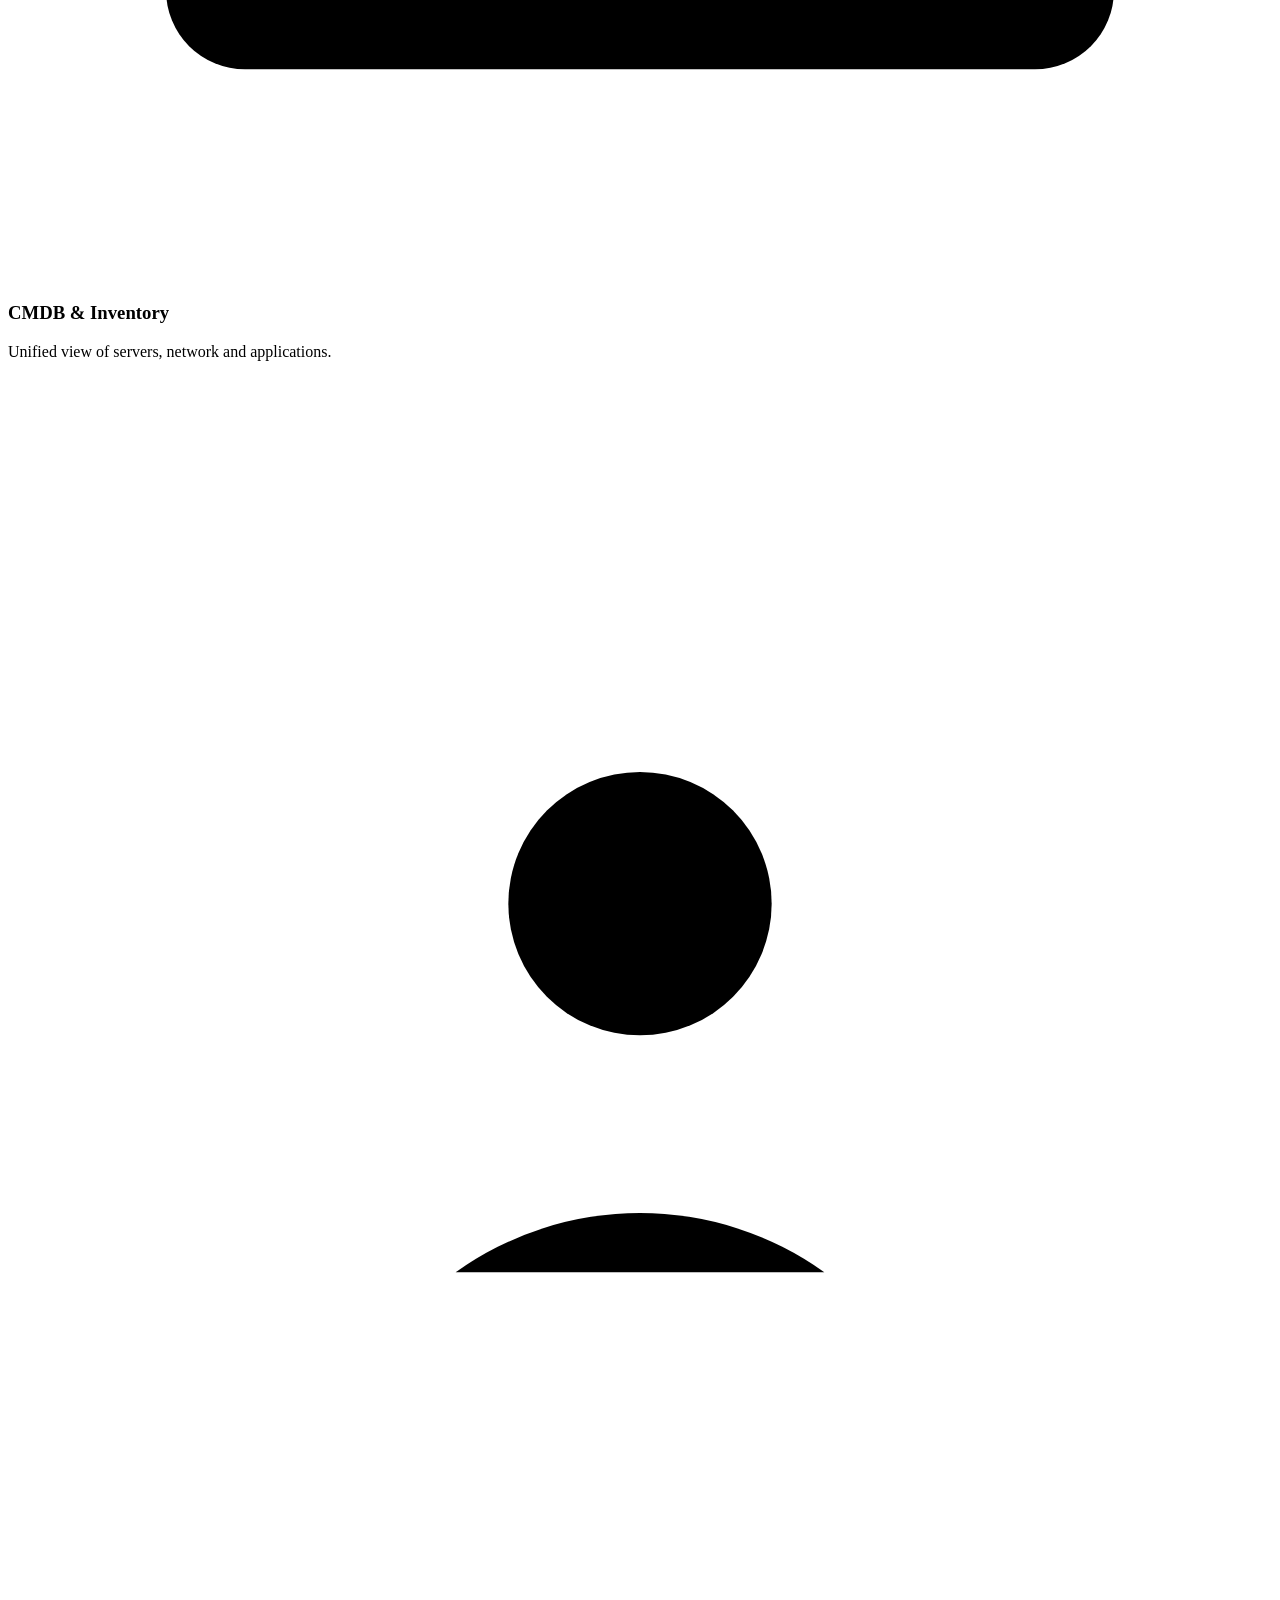
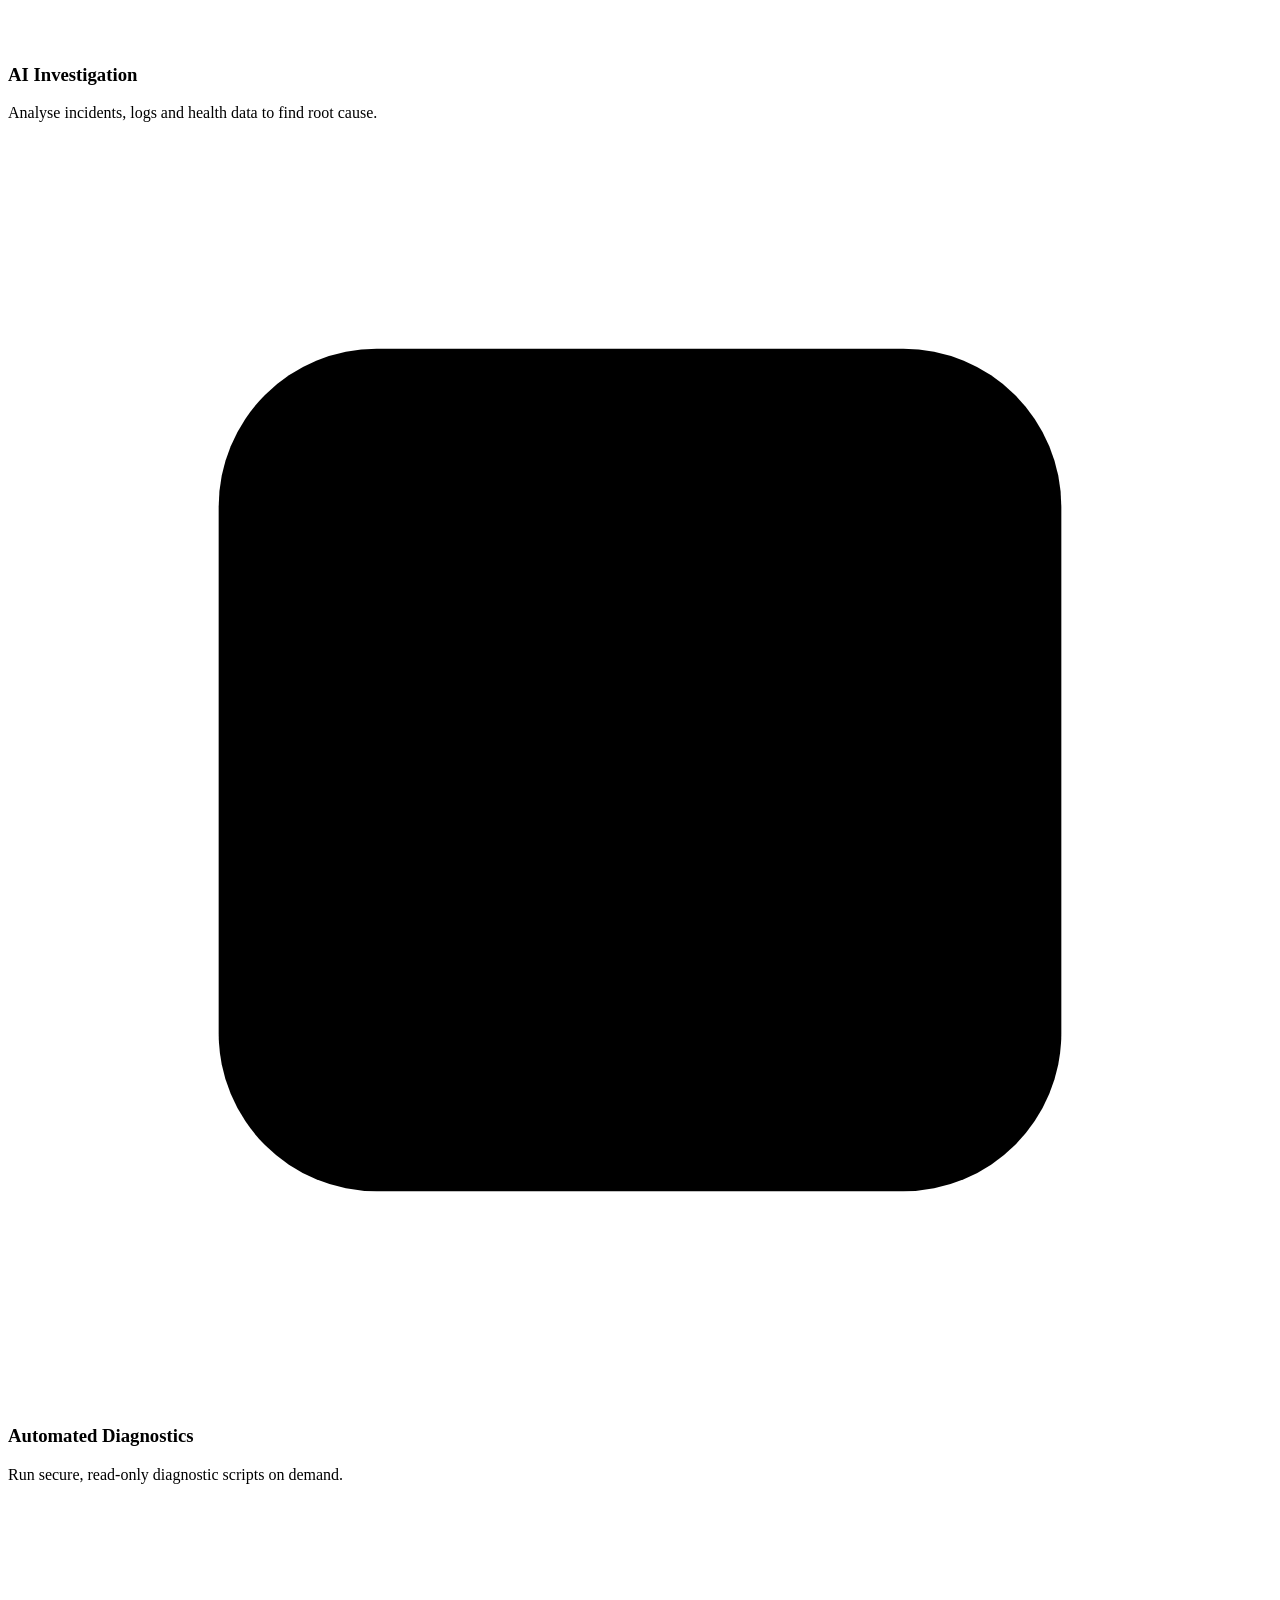
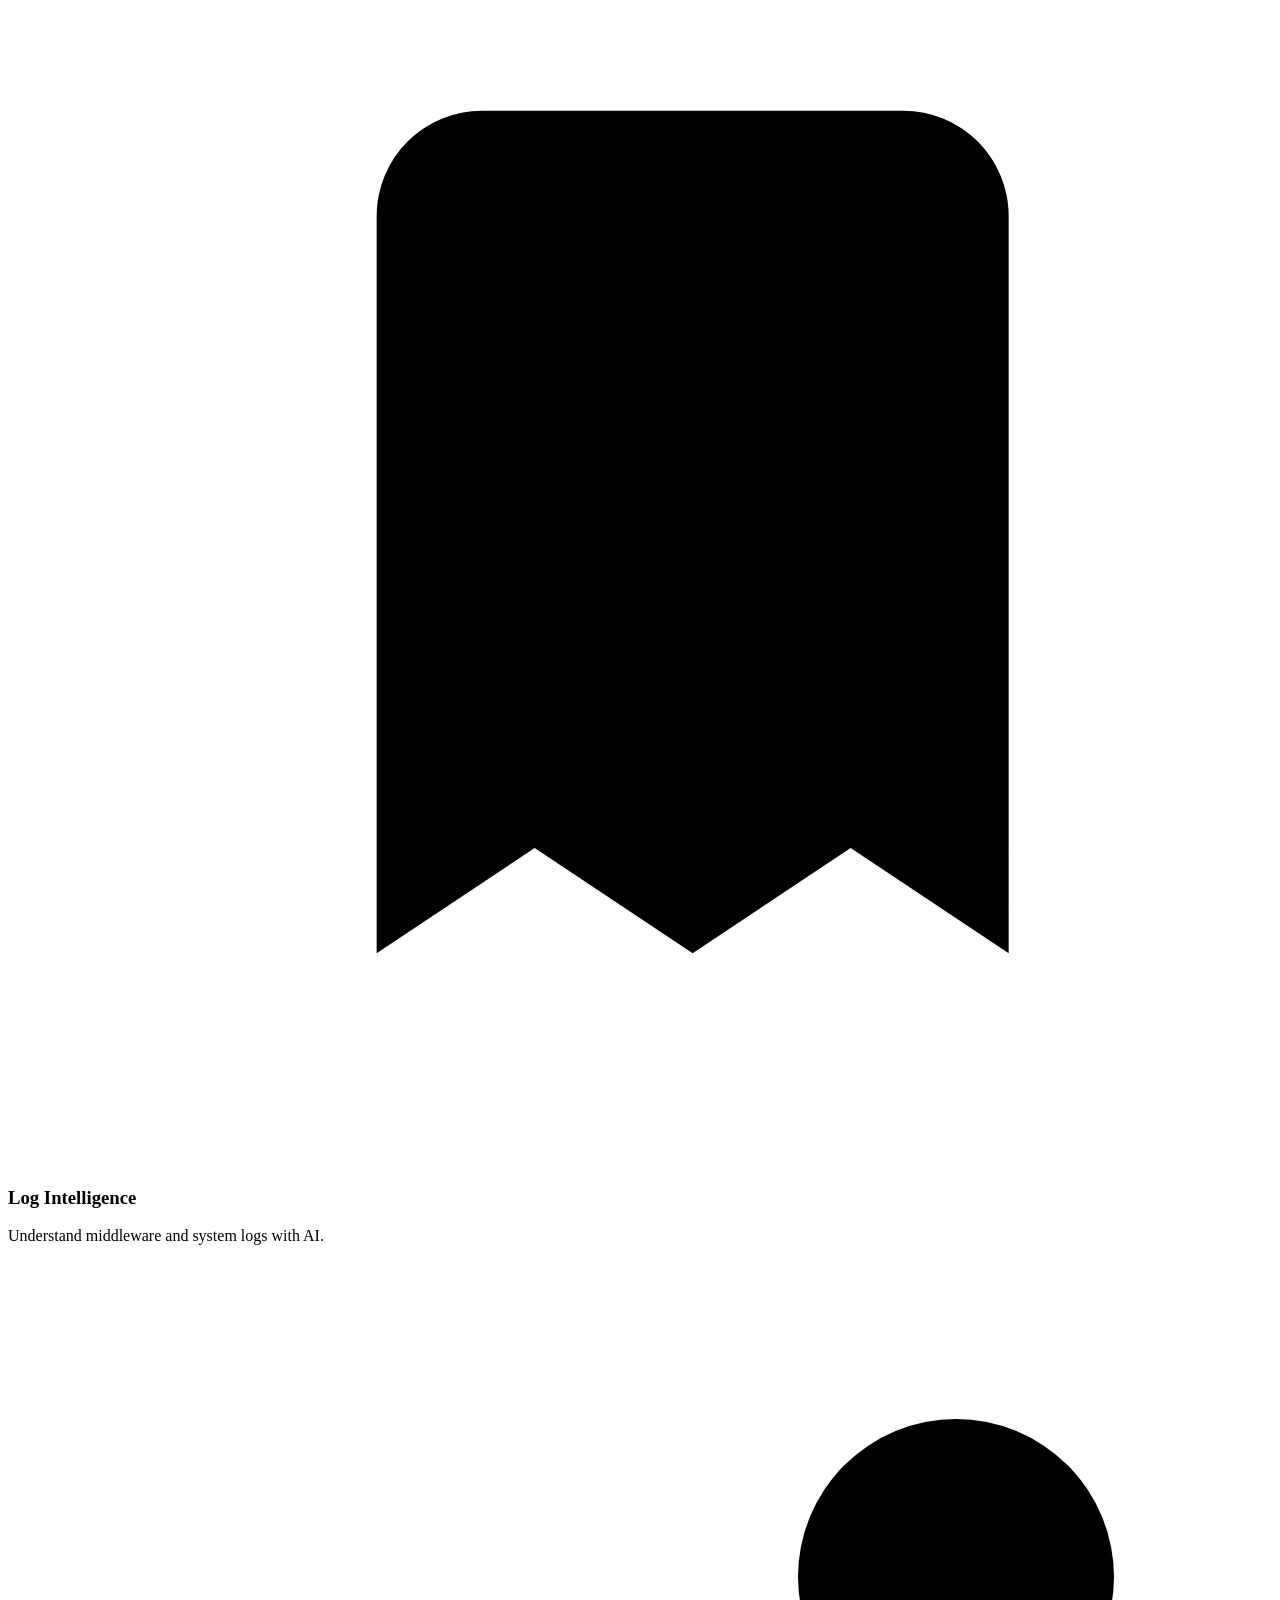
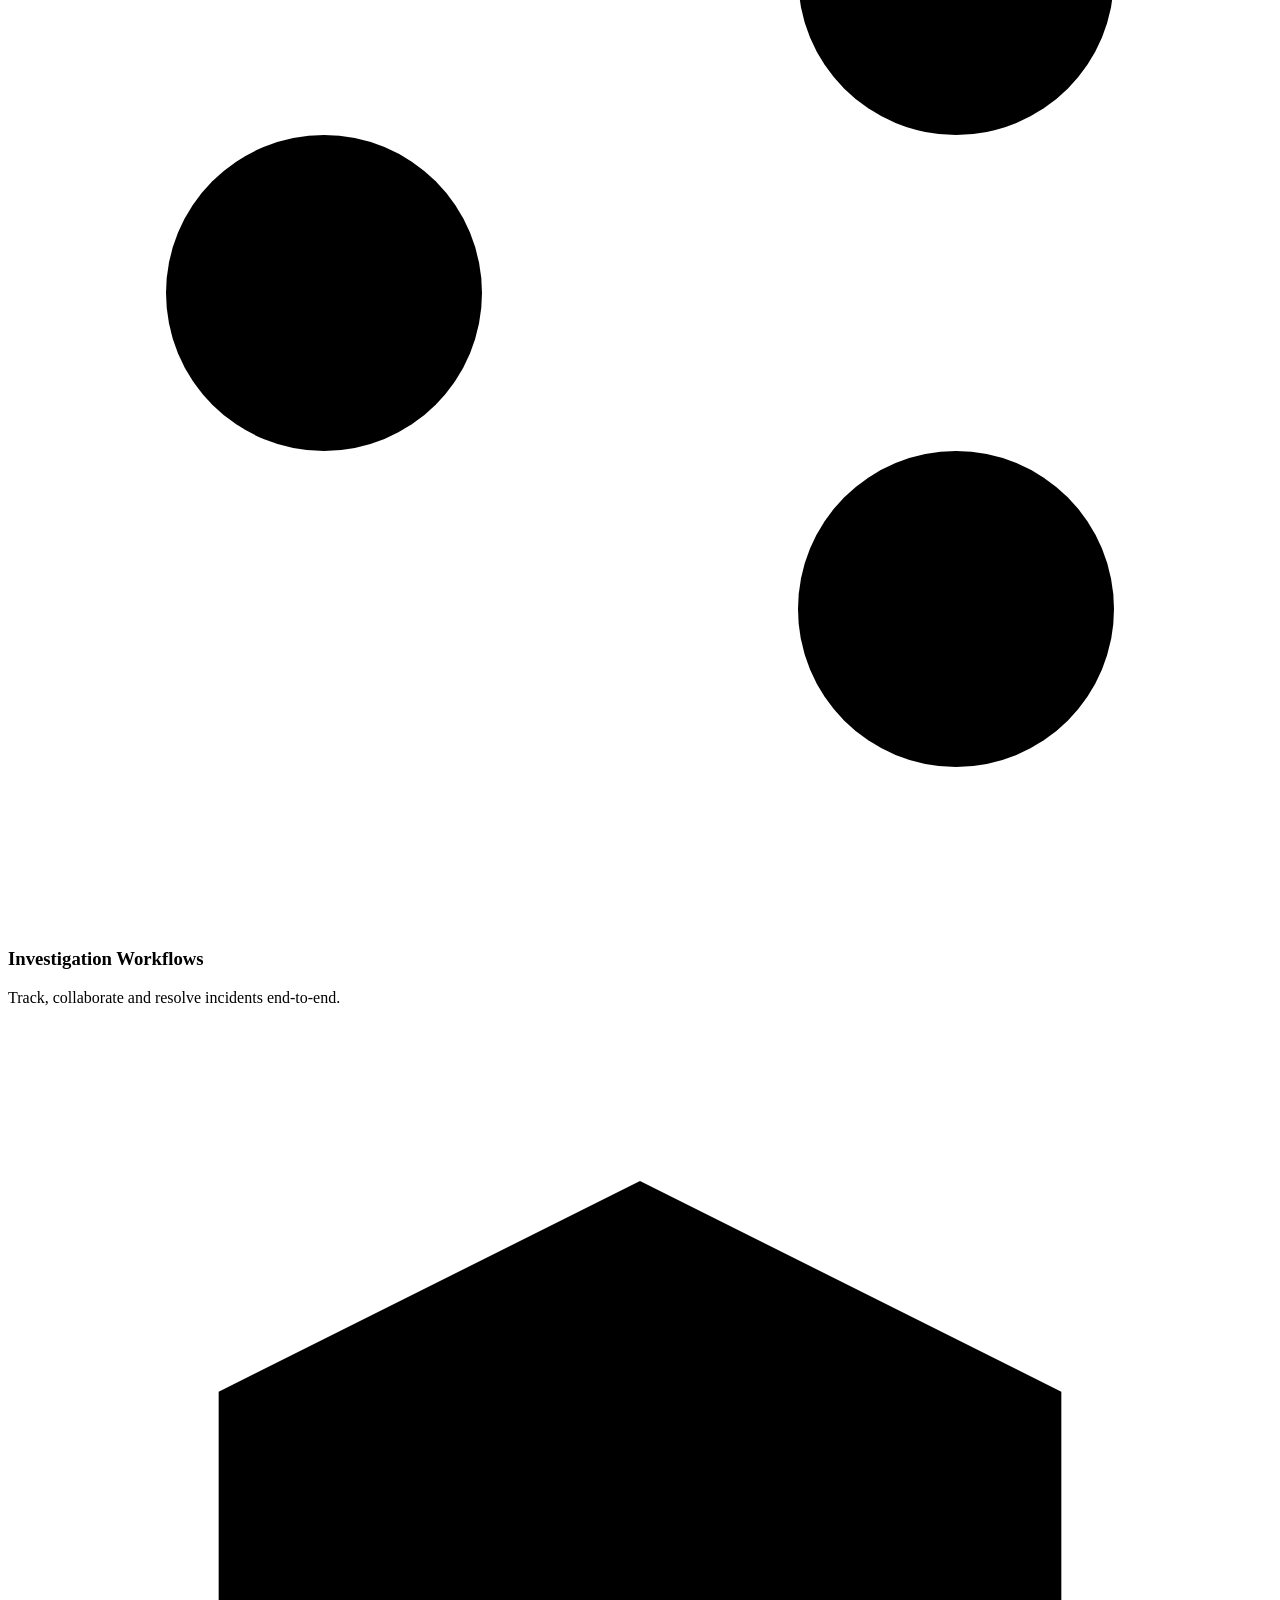
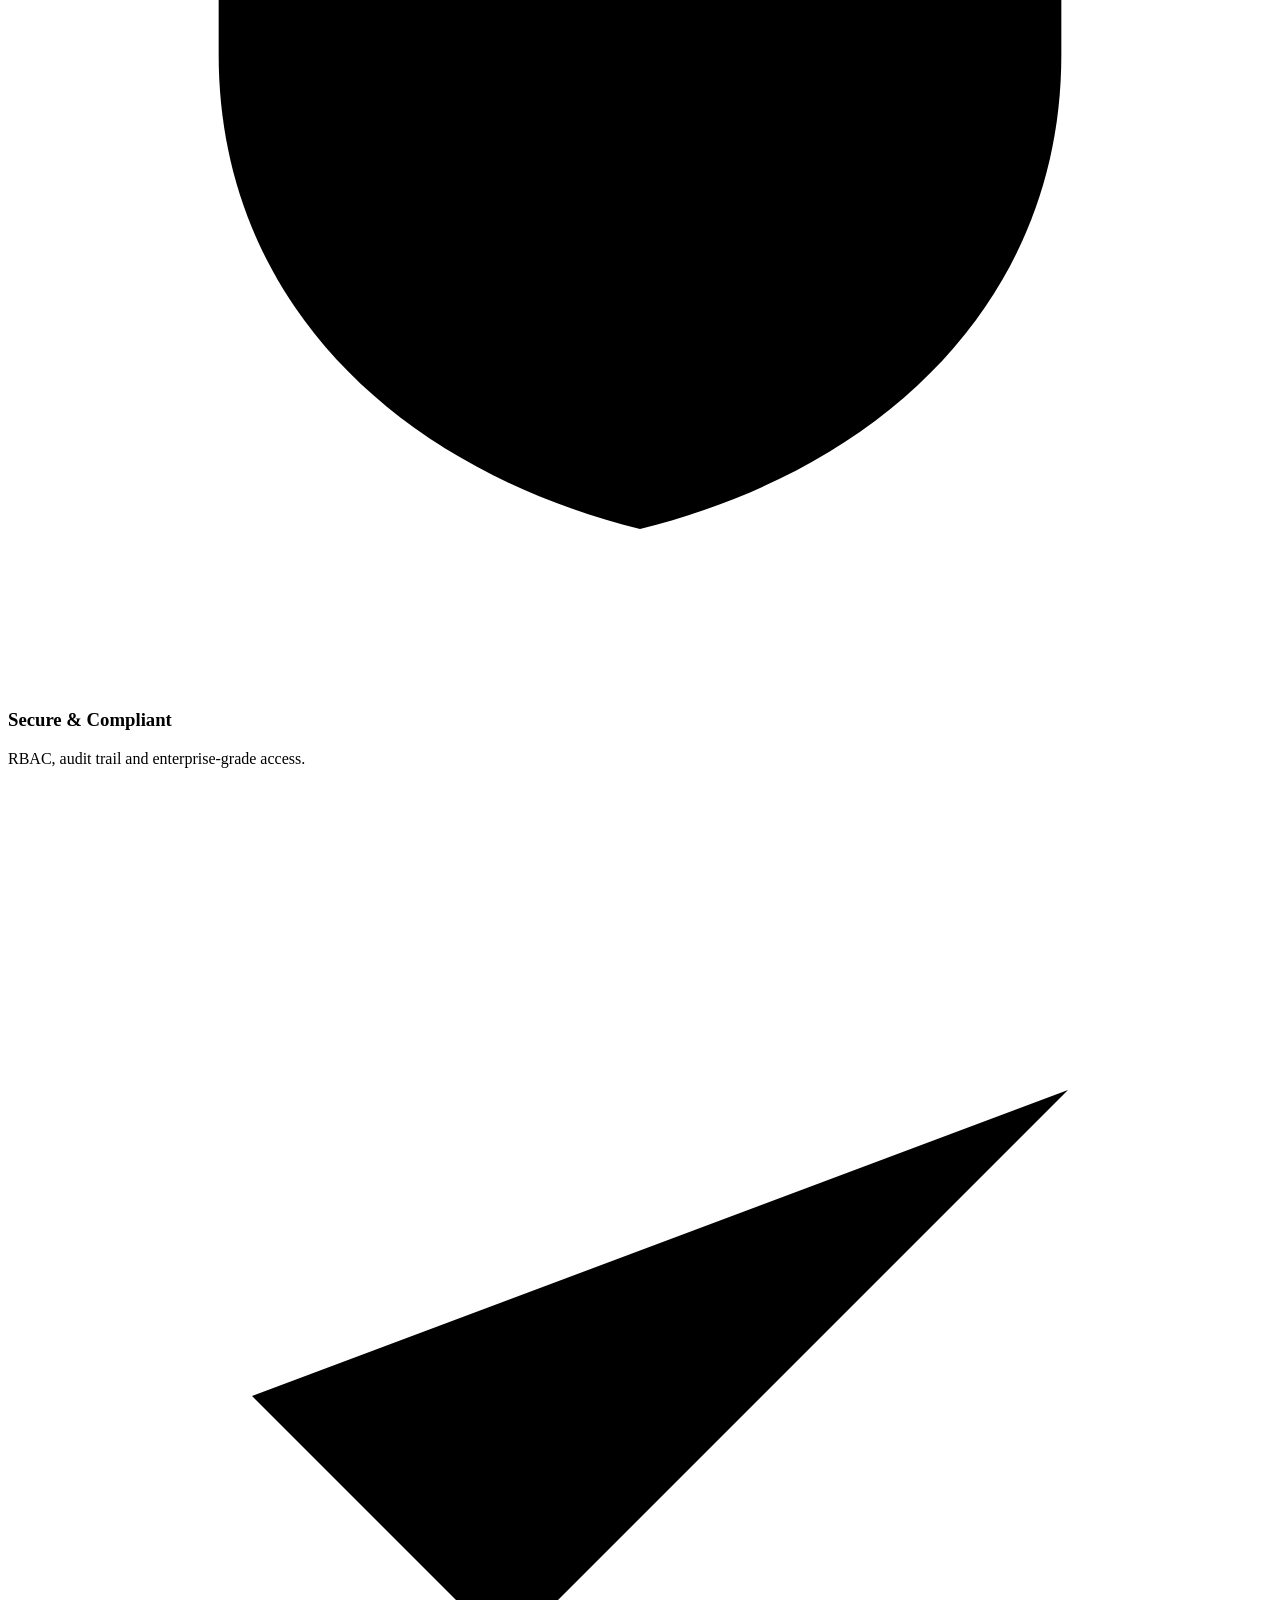
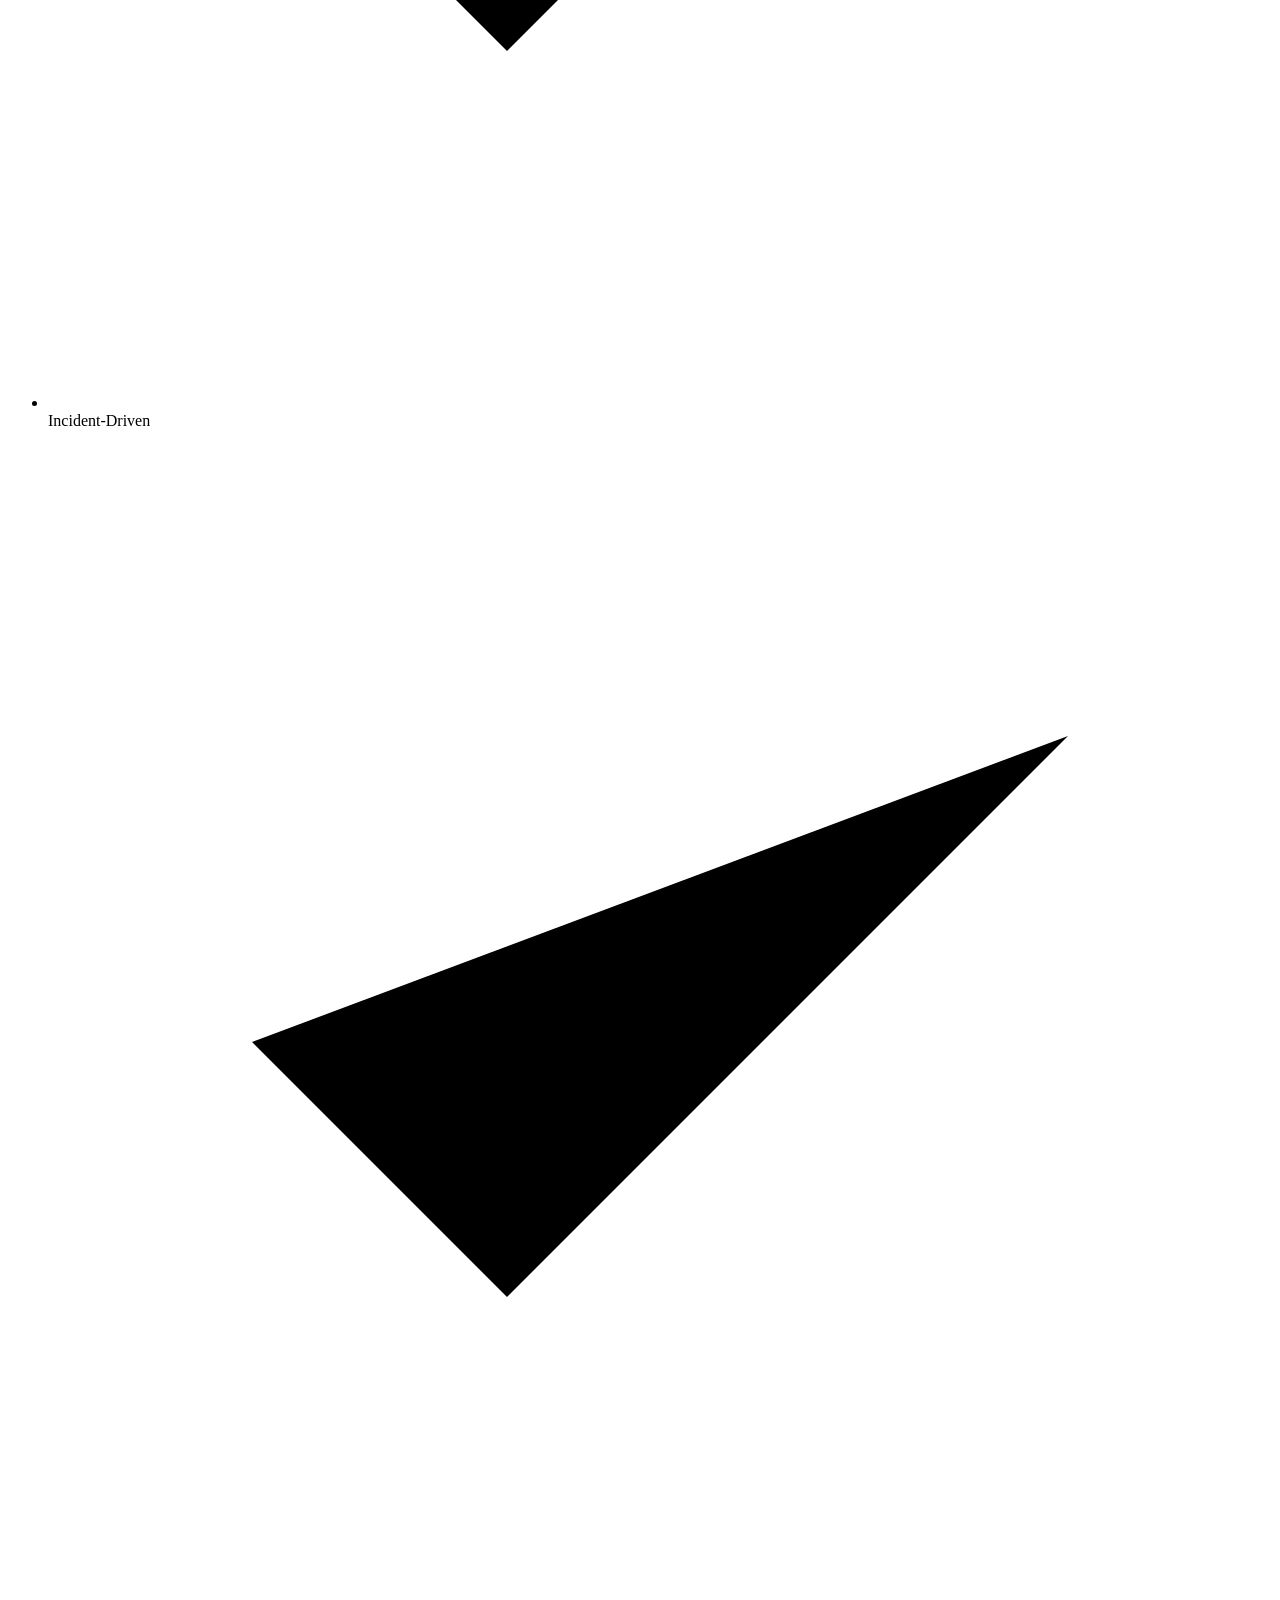
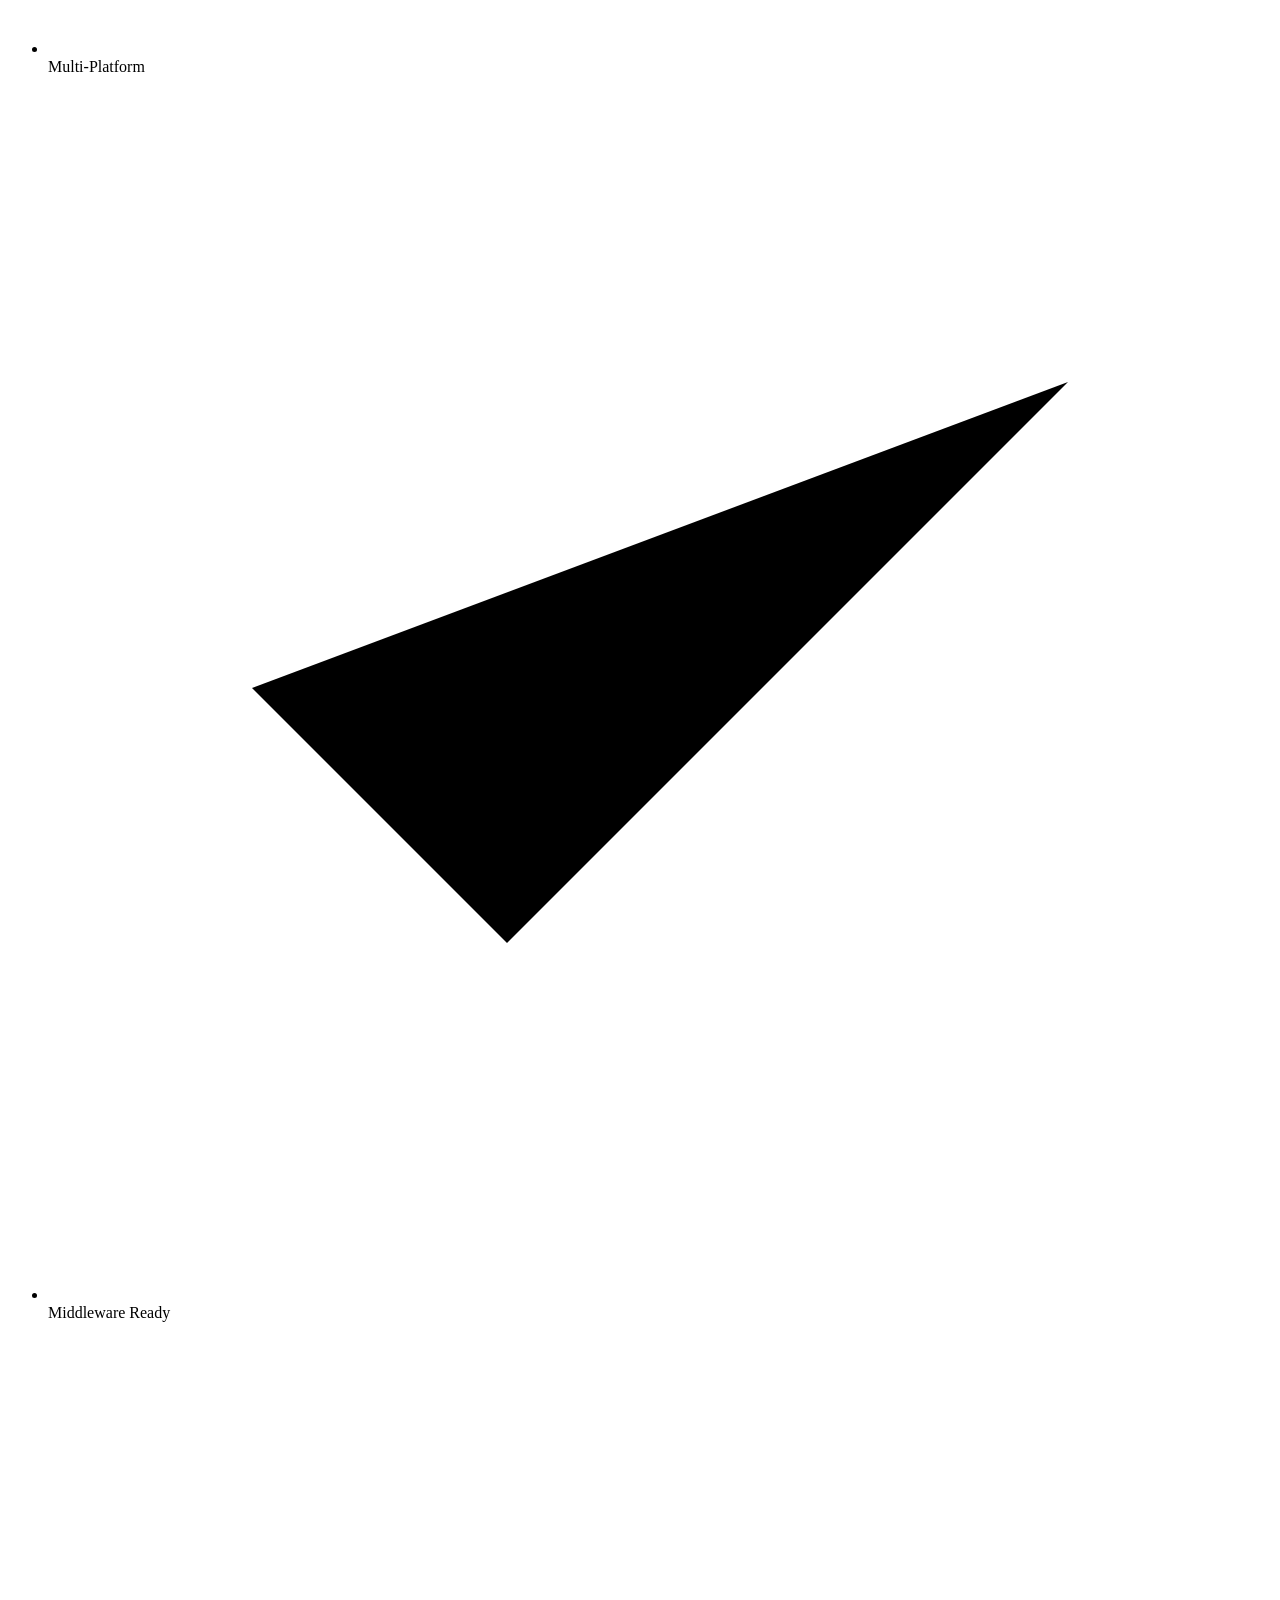
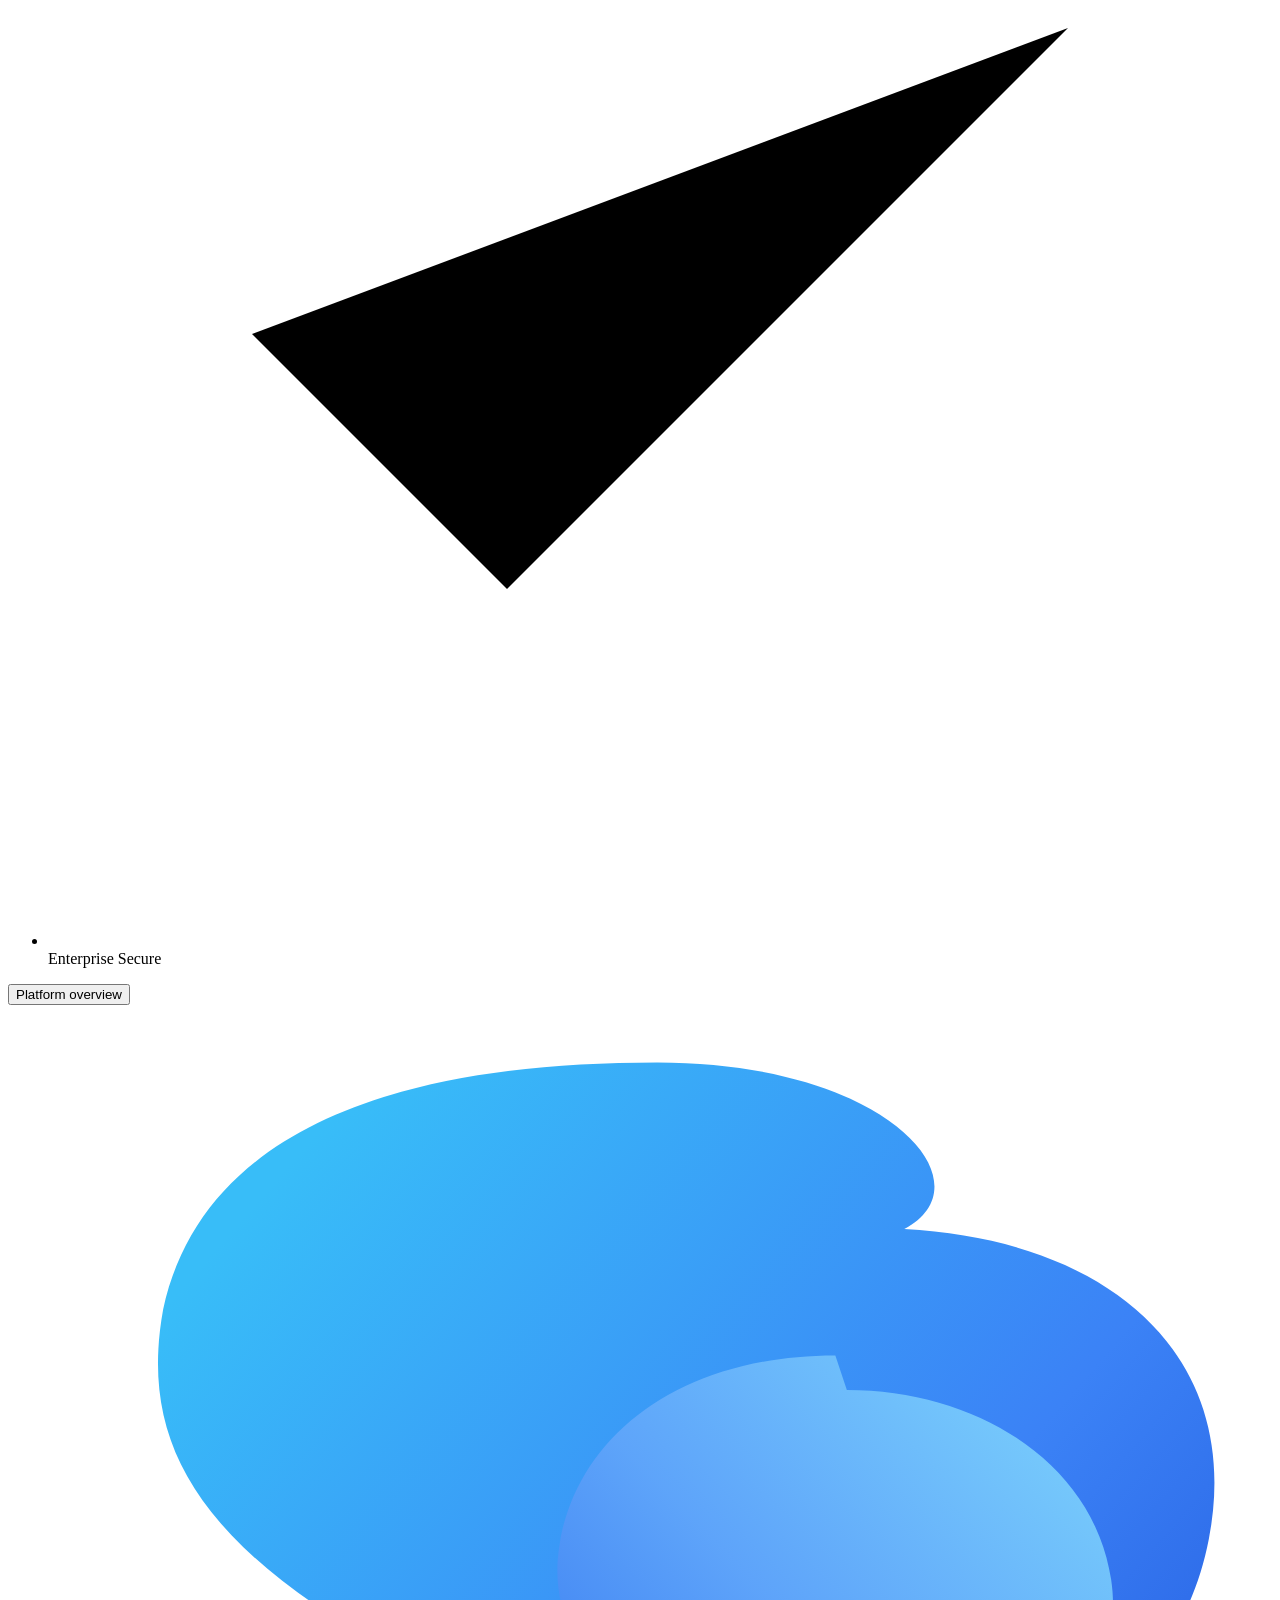
==== commit 311c366a: "feat(ui): pixel-tight enterprise login to reference (v0.32.2) Curved dual-gradient S mark, organic l" ====
--- a/app/static/index.html
+++ b/app/static/index.html
@@ -3,8 +3,8 @@
 <head>
   <meta charset="utf-8" />
   <meta name="viewport" content="width=device-width, initial-scale=1" />
-  <meta name="svrmon24-ui" content="login-enterprise-v2" />
-  <meta name="svrmon24-version" content="0.32.1" />
+  <meta name="svrmon24-ui" content="login-enterprise-v3" />
+  <meta name="svrmon24-version" content="0.32.2" />
   <title>SVRMON24</title>
   <!-- Critical gate CSS: never paint login + app chrome together (before cmdb.css). -->
   <style>
@@ -13,17 +13,35 @@
     body.is-app .login-gate { display: none !important; }
     #authPanel, .auth-panel-legacy { display: none !important; }
   </style>
-  <link rel="stylesheet" href="/static/css/cmdb.css?v=0.32.1" />
+  <link rel="stylesheet" href="/static/css/cmdb.css?v=0.32.2" />
 </head>
 <body class="is-login">
+  <svg xmlns="http://www.w3.org/2000/svg" class="login-svg-defs" aria-hidden="true" focusable="false">
+    <defs>
+      <linearGradient id="svrmonSGradA" x1="12%" y1="8%" x2="88%" y2="92%">
+        <stop offset="0%" stop-color="#38BDF8"/>
+        <stop offset="55%" stop-color="#3B82F6"/>
+        <stop offset="100%" stop-color="#1D4ED8"/>
+      </linearGradient>
+      <linearGradient id="svrmonSGradB" x1="88%" y1="5%" x2="15%" y2="95%">
+        <stop offset="0%" stop-color="#7DD3FC"/>
+        <stop offset="45%" stop-color="#60A5FA"/>
+        <stop offset="100%" stop-color="#2563EB"/>
+      </linearGradient>
+      <symbol id="svrmon-brand-s" viewBox="0 0 44 44">
+        <path fill="url(#svrmonSGradA)" d="M31.2 7.8c7.4.4 11.8 4.6 10.6 10.8-1 5.2-5.4 8.2-11.2 9 6.4.6 11 3.8 10.2 9.6-.9 6.2-6.8 11.4-16.2 11.4-7 0-12.6-2.8-15.4-7.2l5.8-4.4c2 3.2 5.6 5 10 5 6.2 0 10-2.8 10.6-6.4.7-4.2-3.2-6.8-9.4-7.6C8.8 21.8 4.2 17.2 5.4 10.6 6.8 4.2 13.8 2 22.6 2c8 0 11.6 4.2 8.6 5.8z"/>
+        <path fill="url(#svrmonSGradB)" opacity=".94" d="M28.8 12.2c-5.4 0-9 2.8-9.6 6.6-.6 3.6 2.4 6.2 7.2 7-4.6.6-7.6 3.2-7.8 6.4-.3 3.8 4 6.6 10.6 6.6 4.8 0 8.6-1.6 10-4.2l-4-3.2c-1 1.6-3 2.6-5.6 2.6-3.2 0-5.2-1.4-5-3.2.2-1.8 2.4-3 5.6-3.4 5.2-.6 8.8-3.4 8.2-7.4-.6-4-4.6-6.6-9.2-6.6z"/>
+      </symbol>
+    </defs>
+  </svg>
   <!-- Enterprise login: showcase (left) + sign-in panel (right); stacks on small viewports -->
   <div id="loginGate" class="login-gate login-gate-split login-gate-enterprise" role="main" data-auth-view="login">
     <aside class="login-portal login-showcase" id="loginPortal" aria-label="SVRMON24 platform overview">
       <div class="login-portal-bg" aria-hidden="true"></div>
       <div class="login-portal-inner">
         <div class="login-portal-brand">
-          <span class="logo logo-s-mark" aria-hidden="true">
-            <svg viewBox="0 0 24 24"><path d="M14.5 6.5c0-2.8-3.2-3.8-5.5-3.2-2 .5-3.5 2.3-3 4.3.4 1.5 1.7 2.3 3.5 2.8 2.6.7 4.5 1.5 4.5 3.6 0 2.4-2.5 4.2-5.8 4.2-2.8 0-5-1.2-5.5-3.5"/></svg>
+          <span class="brand-s-logo" aria-hidden="true">
+            <svg viewBox="0 0 44 44"><use href="#svrmon-brand-s"/></svg>
           </span>
           <div class="login-portal-brand-text">
             <h1 class="login-brand-title">SVRMON24</h1>
@@ -35,18 +53,28 @@
         <p class="login-portal-lede login-portal-lede-wide">AI-powered investigation, diagnostics and automation for your infrastructure, middleware and databases.</p>
 
         <div class="login-dashboard-tilt" aria-hidden="true">
+          <div class="login-dashboard-shadow" aria-hidden="true"></div>
           <div class="login-dashboard-preview">
+            <div class="login-dash-window-bar">
+              <span class="login-dash-dot r"></span>
+              <span class="login-dash-dot y"></span>
+              <span class="login-dash-dot g"></span>
+            </div>
             <div class="login-dash-chrome">
               <div class="login-dash-sidebar">
-                <span class="login-dash-logo"></span>
-                <span class="login-dash-nav on"></span>
-                <span class="login-dash-nav"></span>
-                <span class="login-dash-nav"></span>
-                <span class="login-dash-nav"></span>
-                <span class="login-dash-nav"></span>
+                <span class="login-dash-logo" aria-hidden="true"></span>
+                <span class="login-dash-nav ico on" aria-hidden="true"></span>
+                <span class="login-dash-nav ico" aria-hidden="true"></span>
+                <span class="login-dash-nav ico" aria-hidden="true"></span>
+                <span class="login-dash-nav ico" aria-hidden="true"></span>
+                <span class="login-dash-nav ico" aria-hidden="true"></span>
+                <span class="login-dash-nav ico" aria-hidden="true"></span>
               </div>
               <div class="login-dash-main">
-                <div class="login-dash-topbar"><span></span><span class="login-dash-pill healthy"></span></div>
+                <div class="login-dash-topbar">
+                  <span class="login-dash-title">Dashboard</span>
+                  <span class="login-dash-pill healthy">Live</span>
+                </div>
                 <div class="login-dash-kpis login-dash-kpis-inv">
                   <div class="login-dash-kpi"><span class="k">Total Investigations</span><strong>12</strong></div>
                   <div class="login-dash-kpi ok"><span class="k">Completed</span><strong>148</strong></div>
@@ -56,12 +84,23 @@
                   <div class="login-dash-trend">
                     <p class="login-dash-section-label">Investigation Trend</p>
                     <div class="login-dash-spark">
-                      <svg viewBox="0 0 120 40" preserveAspectRatio="none"><path d="M0 32 L20 26 L40 28 L60 16 L80 20 L100 10 L120 14" fill="none" stroke="#3B82F6" stroke-width="2.2" stroke-linecap="round"/></svg>
+                      <svg viewBox="0 0 200 56" preserveAspectRatio="none">
+                        <defs><linearGradient id="loginTrendFill" x1="0" y1="0" x2="0" y2="1"><stop offset="0%" stop-color="#3B82F6" stop-opacity=".22"/><stop offset="100%" stop-color="#3B82F6" stop-opacity="0"/></linearGradient></defs>
+                        <path d="M0 44 L28 36 L56 38 L84 24 L112 30 L140 16 L168 22 L200 12 L200 56 L0 56 Z" fill="url(#loginTrendFill)"/>
+                        <path d="M0 44 L28 36 L56 38 L84 24 L112 30 L140 16 L168 22 L200 12" fill="none" stroke="#3B82F6" stroke-width="2.4" stroke-linecap="round" stroke-linejoin="round"/>
+                      </svg>
                     </div>
                   </div>
                   <div class="login-dash-donut">
                     <p class="login-dash-section-label">Incident Outcomes</p>
-                    <span class="login-dash-donut-ring"></span>
+                    <div class="login-dash-donut-wrap">
+                      <span class="login-dash-donut-ring"></span>
+                      <ul class="login-dash-legend">
+                        <li><span class="swatch b"></span>Resolved</li>
+                        <li><span class="swatch g"></span>Auto</li>
+                        <li><span class="swatch o"></span>Open</li>
+                      </ul>
+                    </div>
                   </div>
                 </div>
               </div>
@@ -116,8 +155,10 @@
         <span class="login-portal-toggle-chevron" aria-hidden="true"></span>
       </button>
       <div class="login-card panel login-panel">
-        <div class="login-panel-brand" aria-hidden="true">
-          <span class="logo logo-s-mark"><svg viewBox="0 0 24 24"><path d="M14.5 6.5c0-2.8-3.2-3.8-5.5-3.2-2 .5-3.5 2.3-3 4.3.4 1.5 1.7 2.3 3.5 2.8 2.6.7 4.5 1.5 4.5 3.6 0 2.4-2.5 4.2-5.8 4.2-2.8 0-5-1.2-5.5-3.5"/></svg></span>
+        <div class="login-panel-brand">
+          <span class="brand-s-logo brand-s-logo--panel" aria-hidden="true">
+            <svg viewBox="0 0 44 44"><use href="#svrmon-brand-s"/></svg>
+          </span>
           <span class="login-panel-brand-name">SVRMON24</span>
         </div>
         <h2 class="login-panel-title">Welcome Back</h2>
@@ -161,7 +202,7 @@
 
         <div class="auth-row auth-oidc-row hidden" id="oidcAuthRow">
           <button type="button" id="btnOidcLogin" class="login-btn-sso">
-            <svg class="login-keycloak-ico" viewBox="0 0 24 24" aria-hidden="true"><path d="M12 2.5 19 6v8l-7 3.5L5 14V6z"/><path d="M12 8.5a2.2 2.2 0 1 1 0 4.4 2.2 2.2 0 0 1 0-4.4z"/><path d="M8.5 16.5h7"/></svg>
+            <svg class="login-keycloak-ico" viewBox="0 0 24 24" aria-hidden="true"><path class="kc-hex" d="M12 2.2l6.9 4v7.6L12 18.2l-6.9-4.4V6.2z"/><circle class="kc-key" cx="12" cy="10.5" r="1.6"/><path class="kc-key" d="M12 12.2v2.2M10.4 14.6h3.2"/></svg>
             Sign in with Keycloak (SSO)
           </button>
           <p class="hint login-oidc-note">Authorization Code + PKCE. Use the same browser host as <code>OIDC_REDIRECT_URI</code>.</p>
@@ -1487,6 +1528,6 @@
     </div>
   </div>
 
-  <script src="/static/js/cmdb.js?v=0.32.1"></script>
+  <script src="/static/js/cmdb.js?v=0.32.2"></script>
 </body>
 </html>
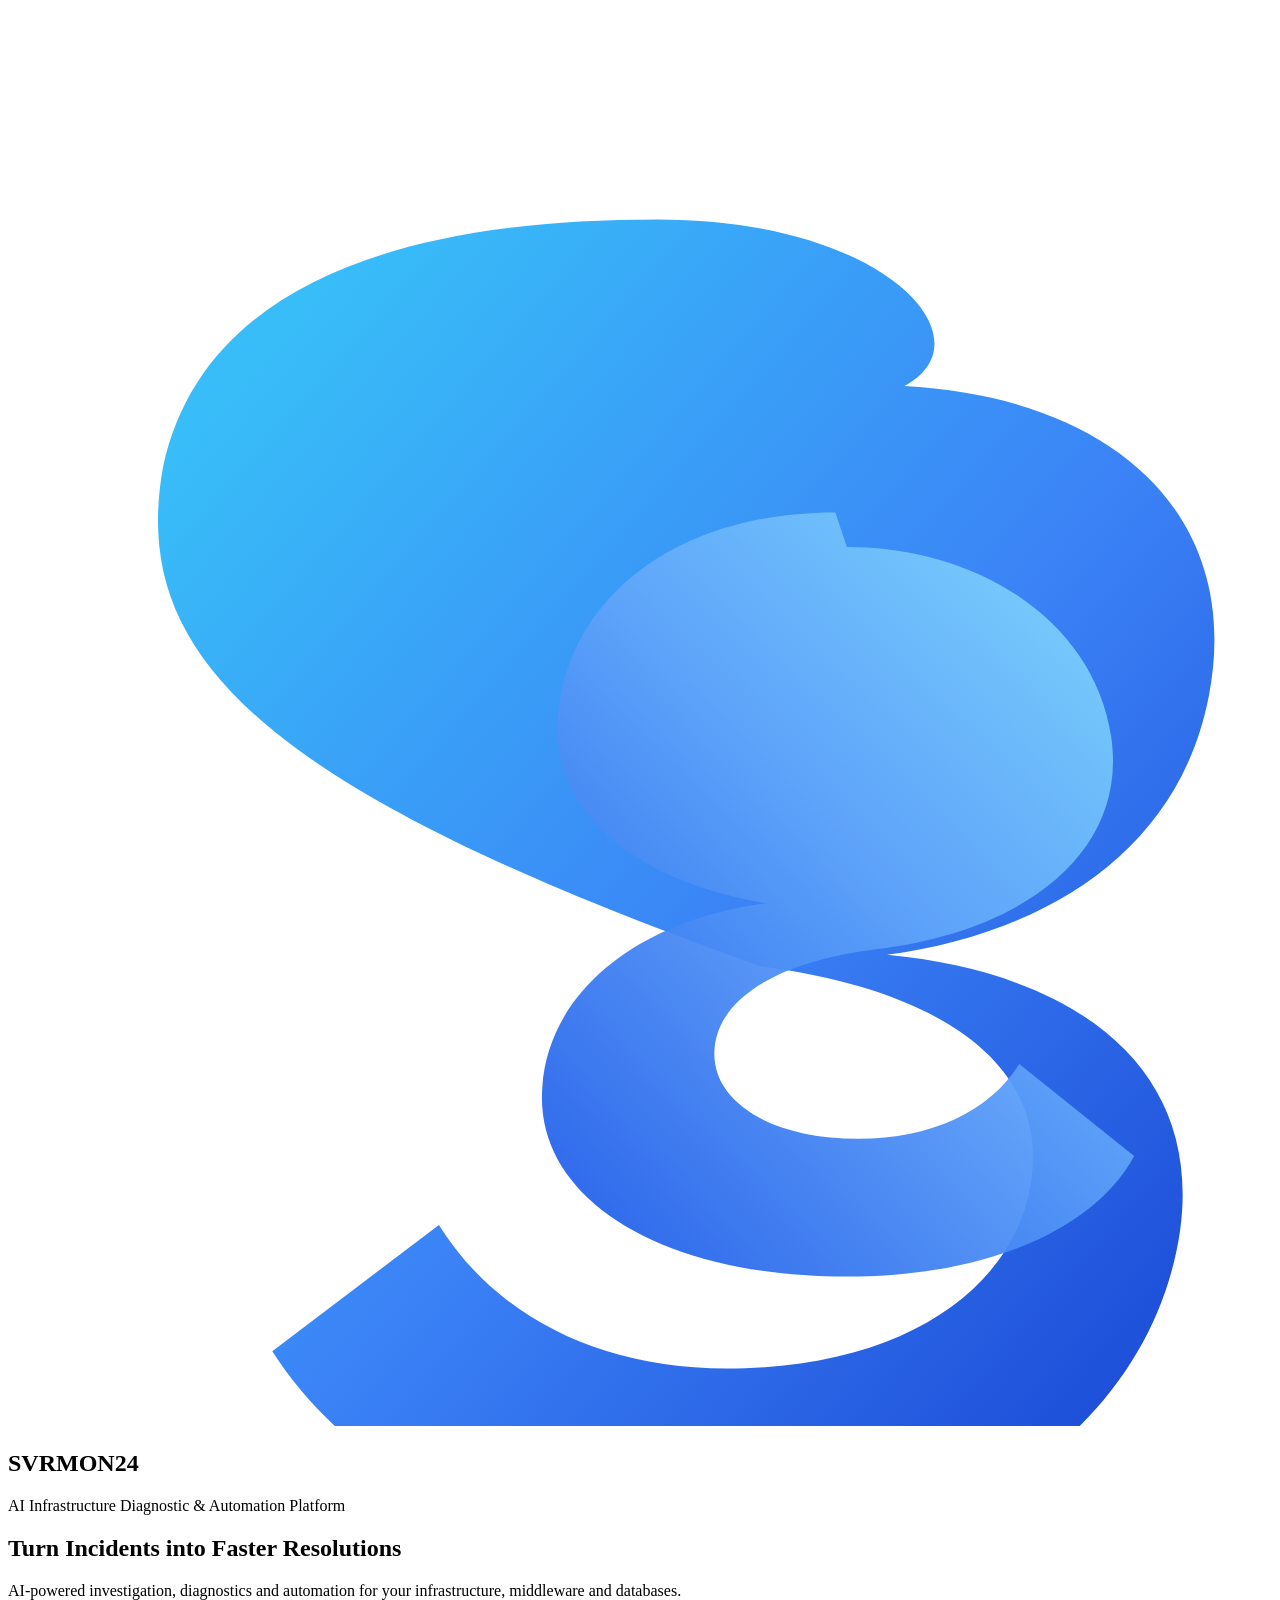
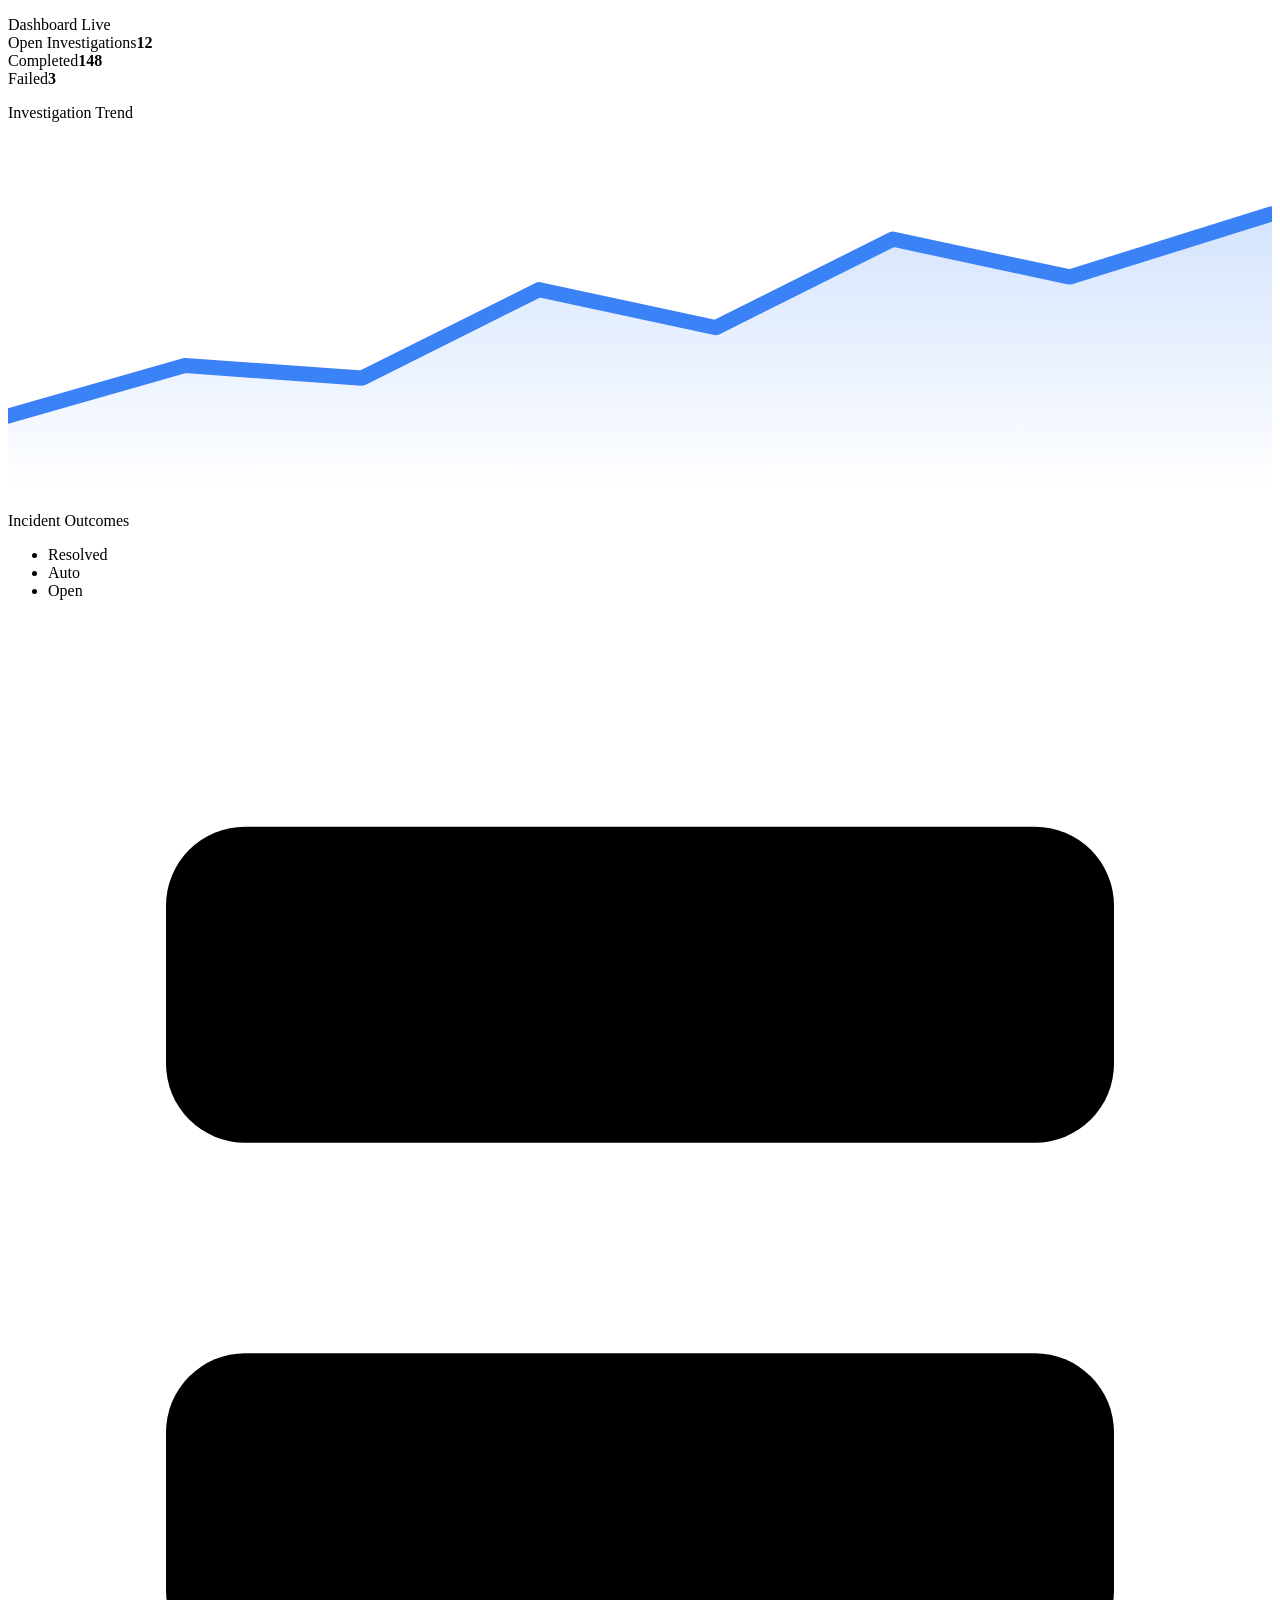
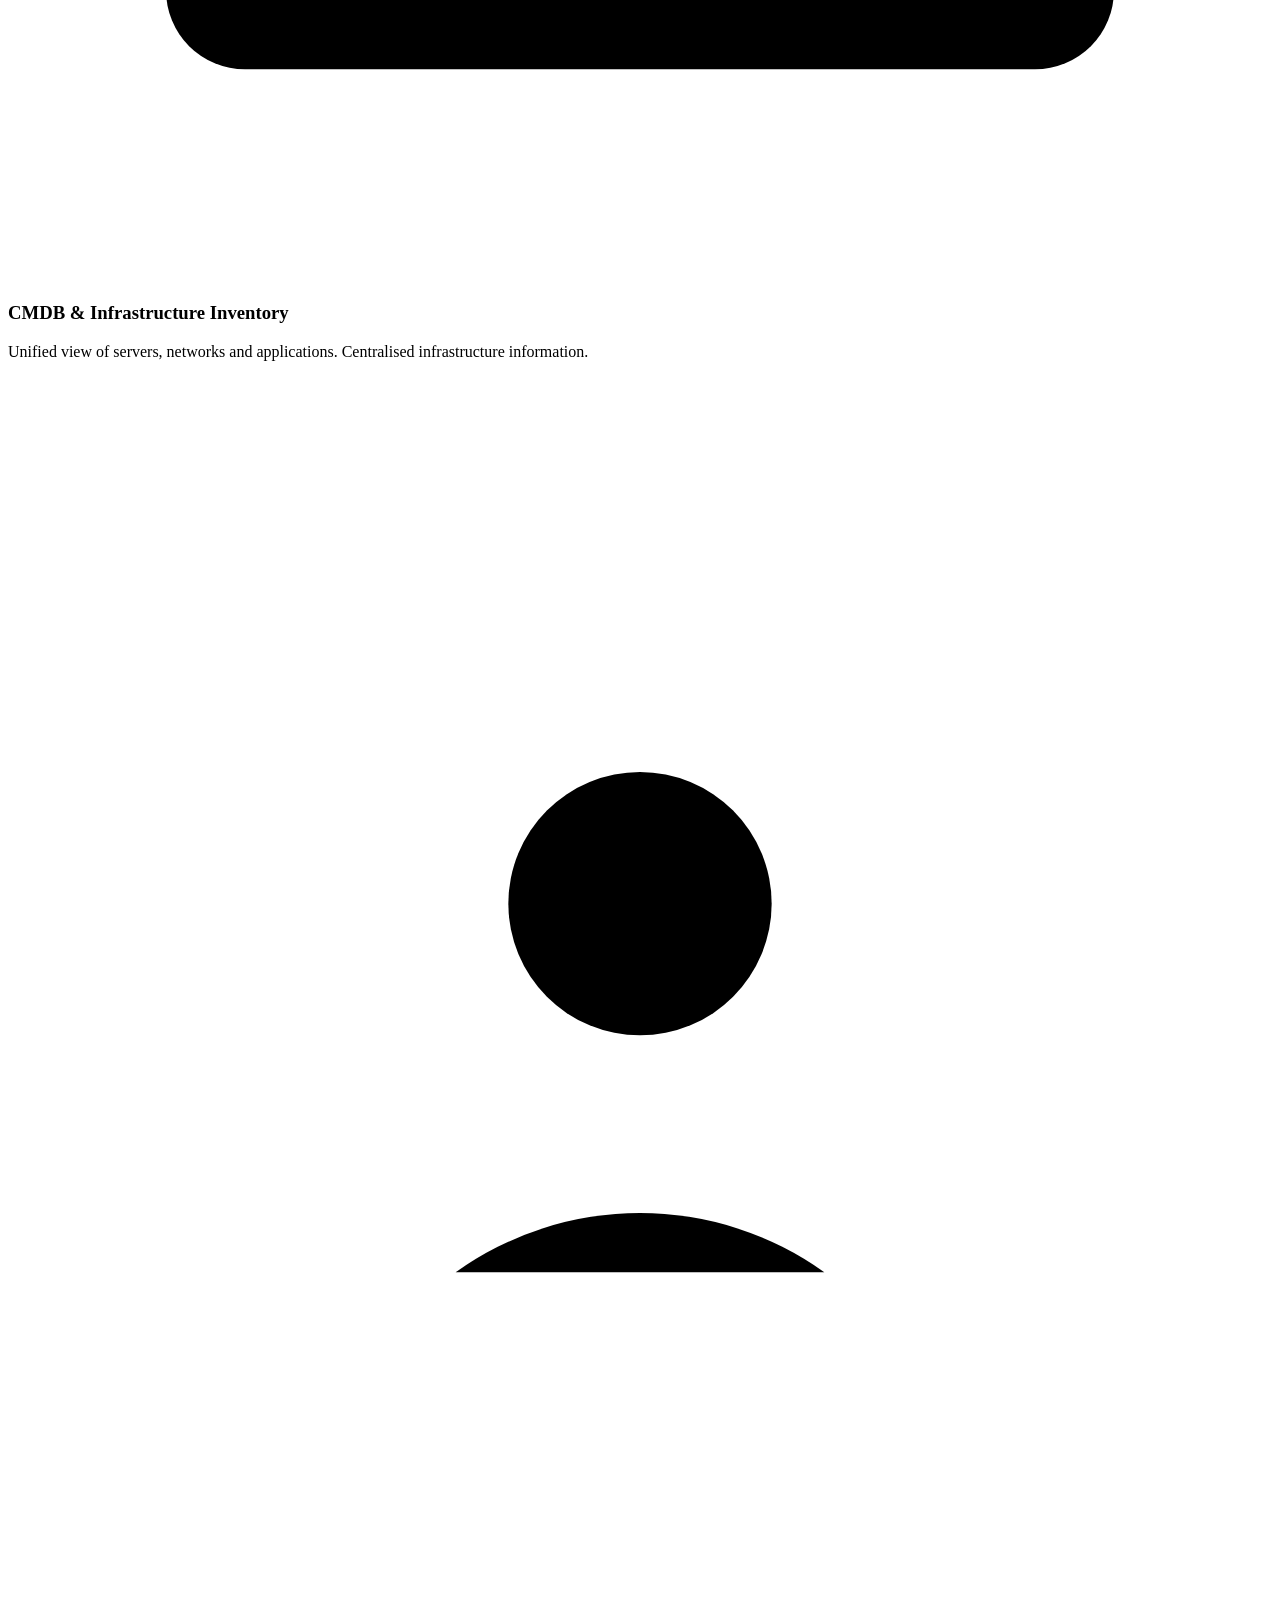
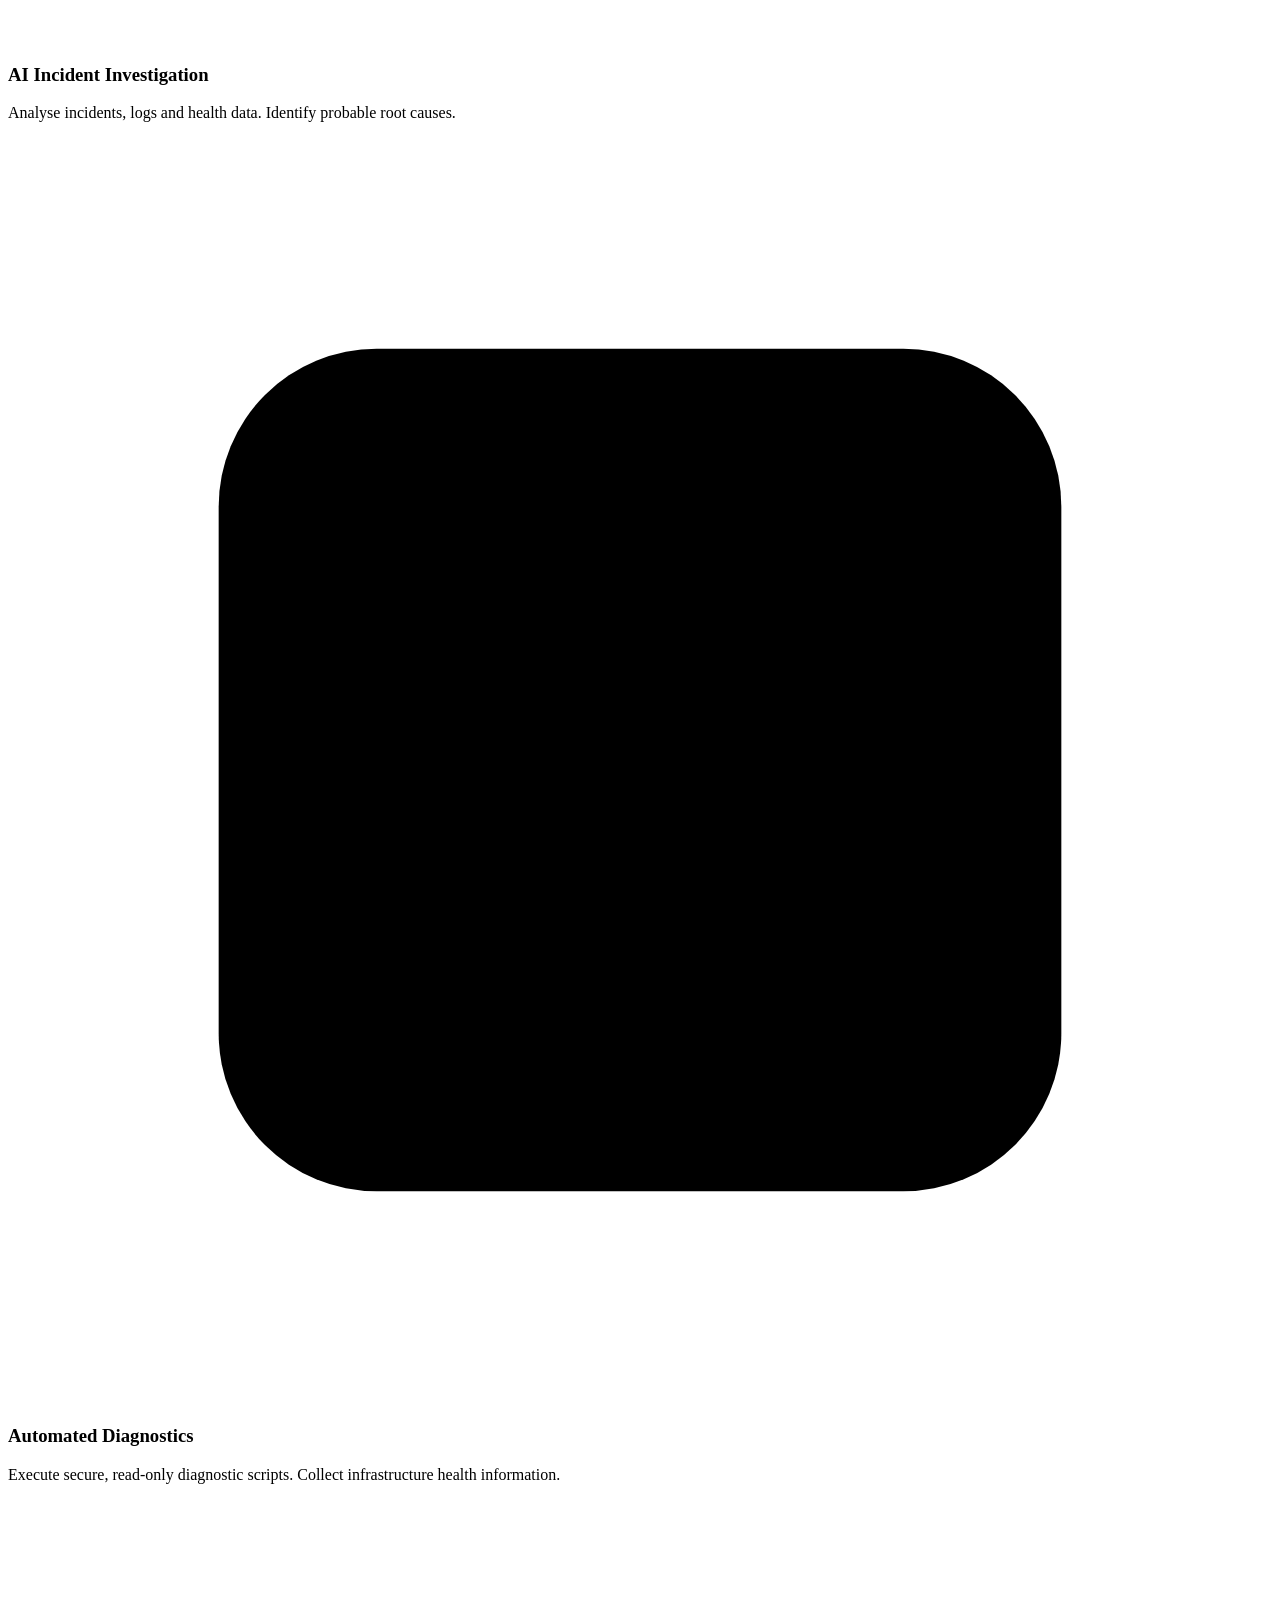
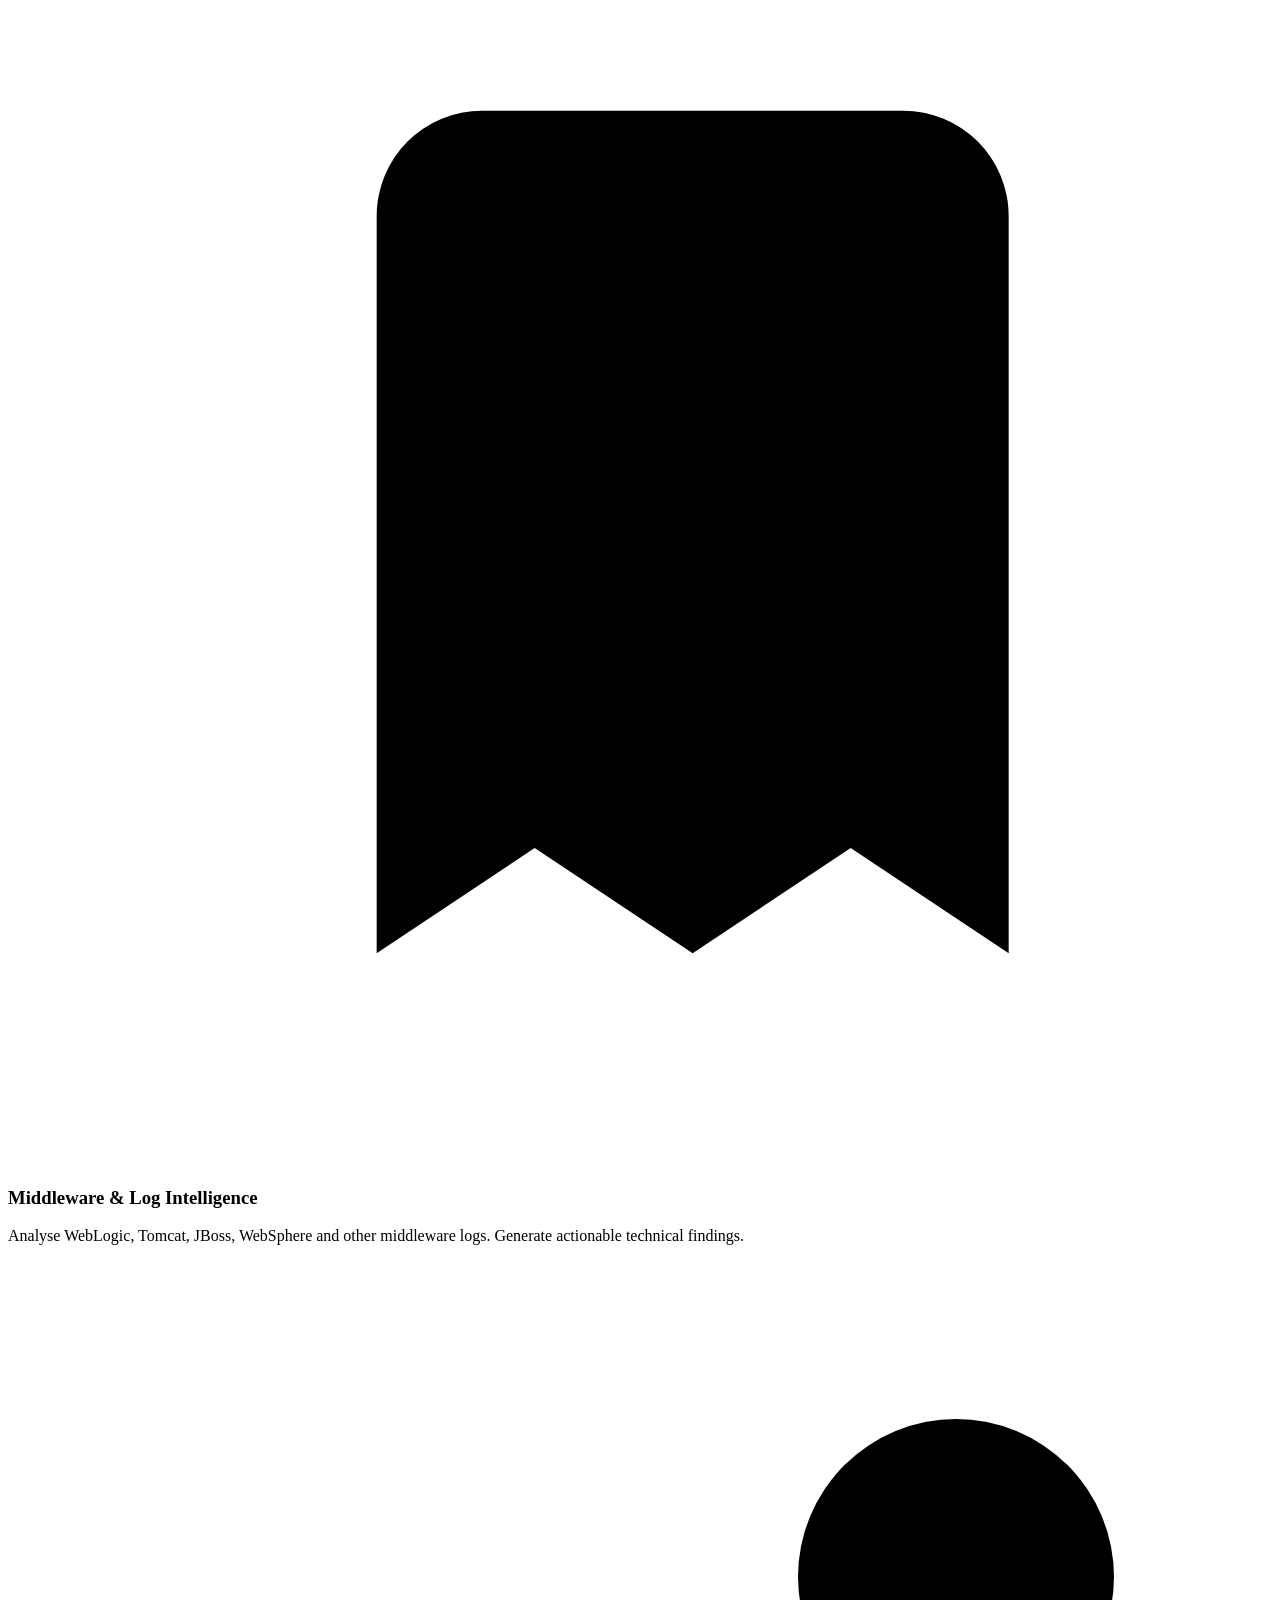
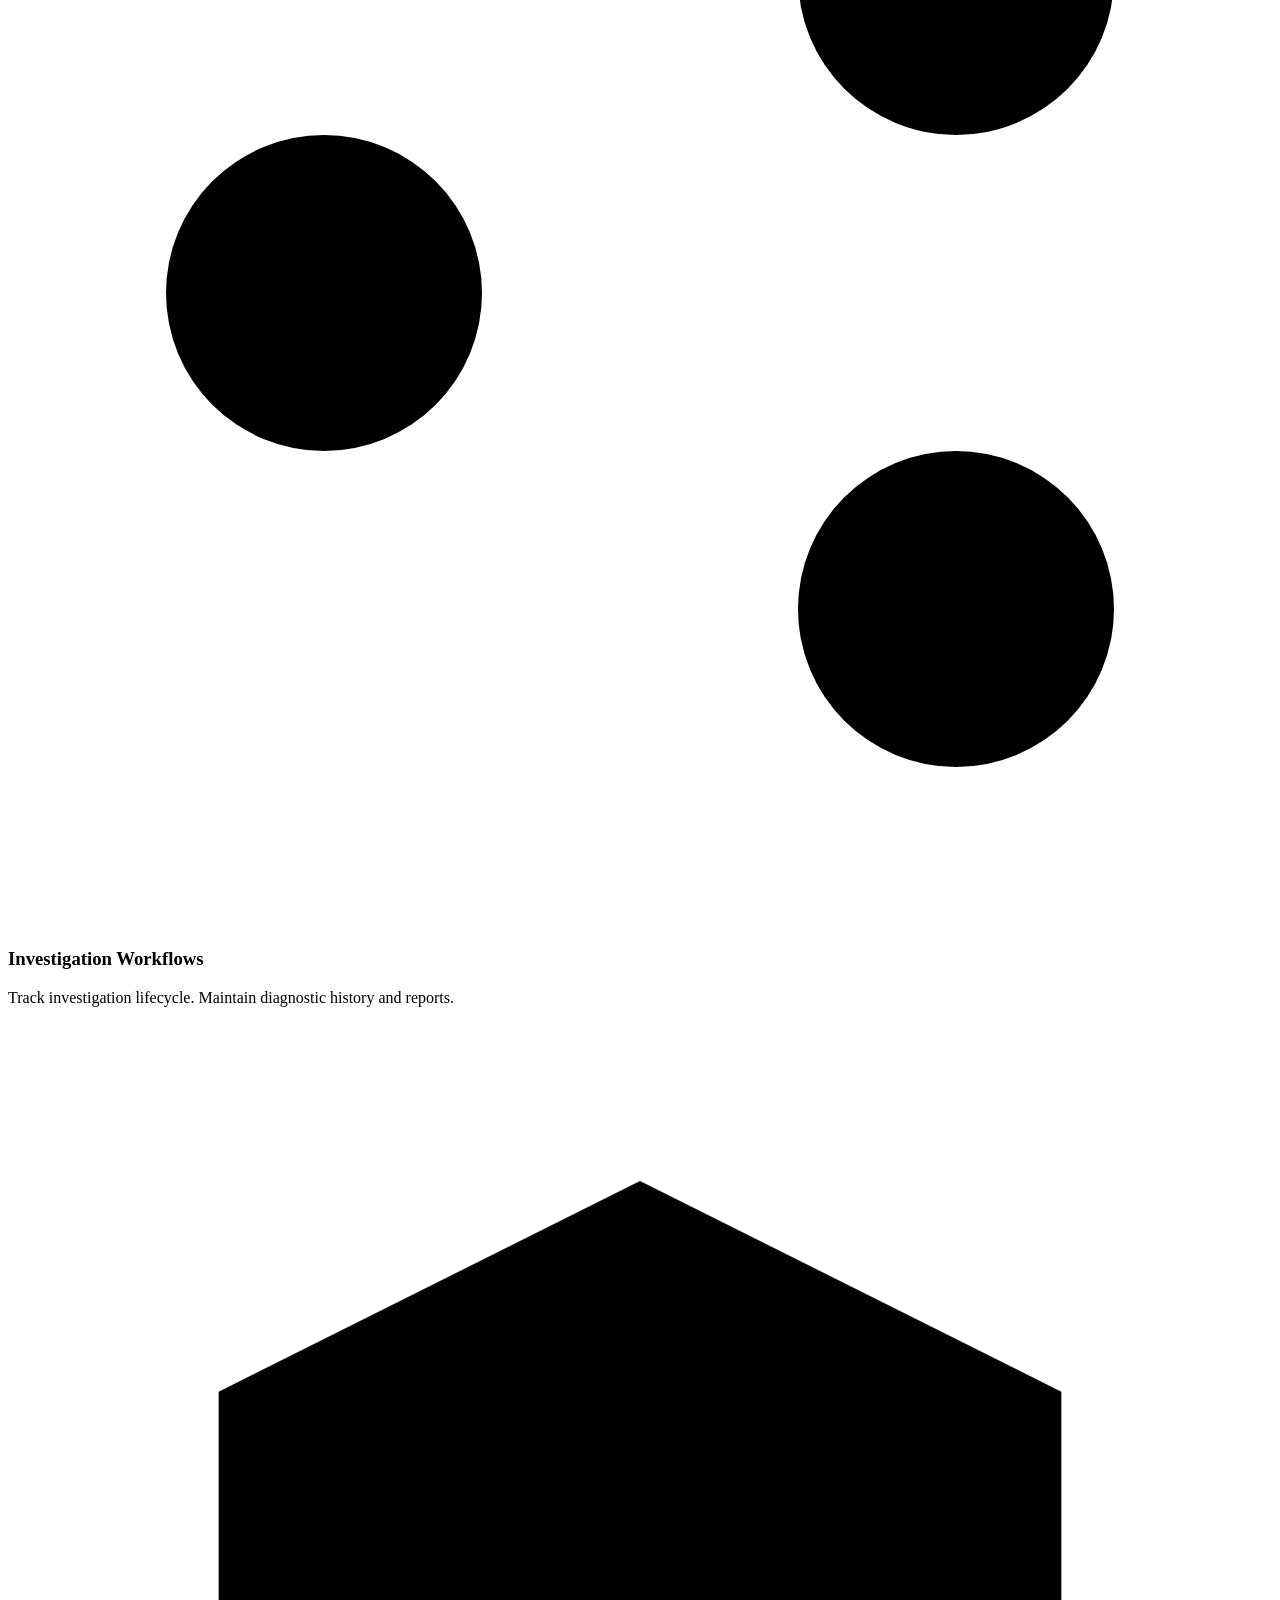
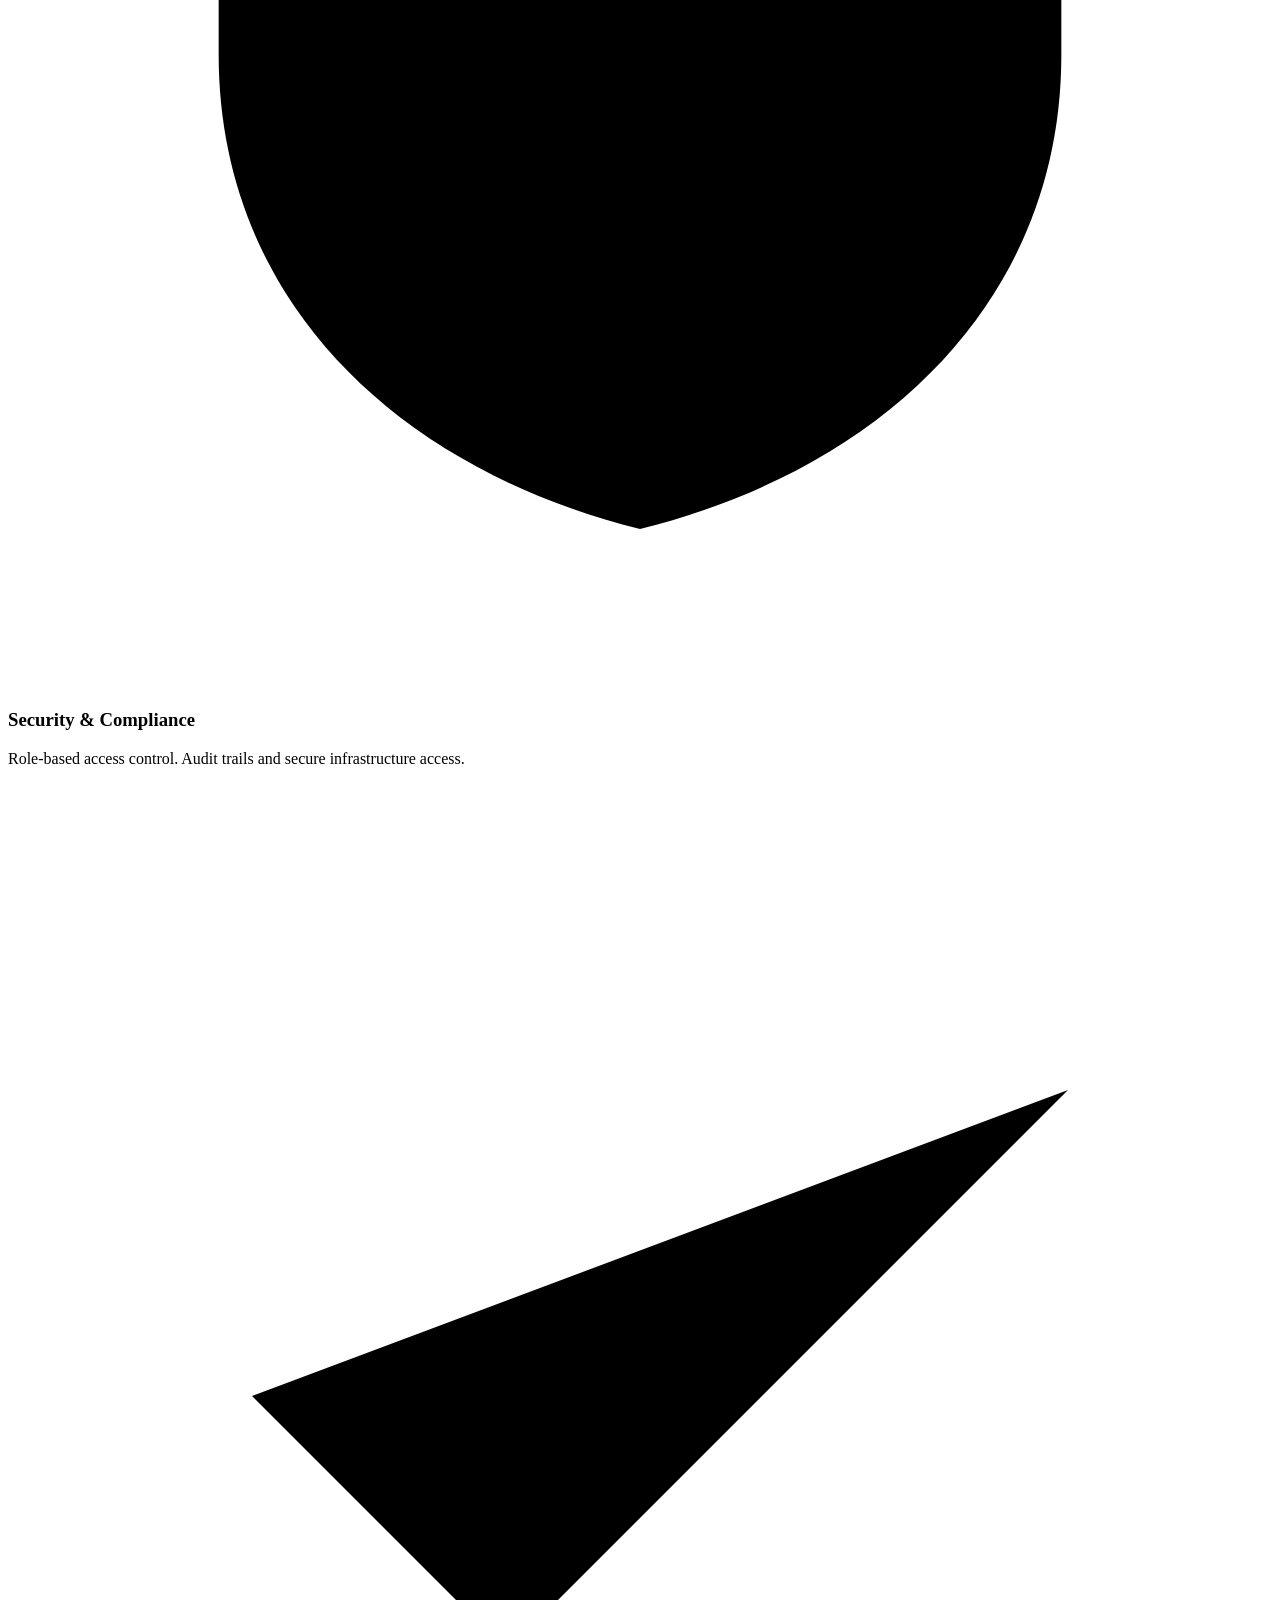
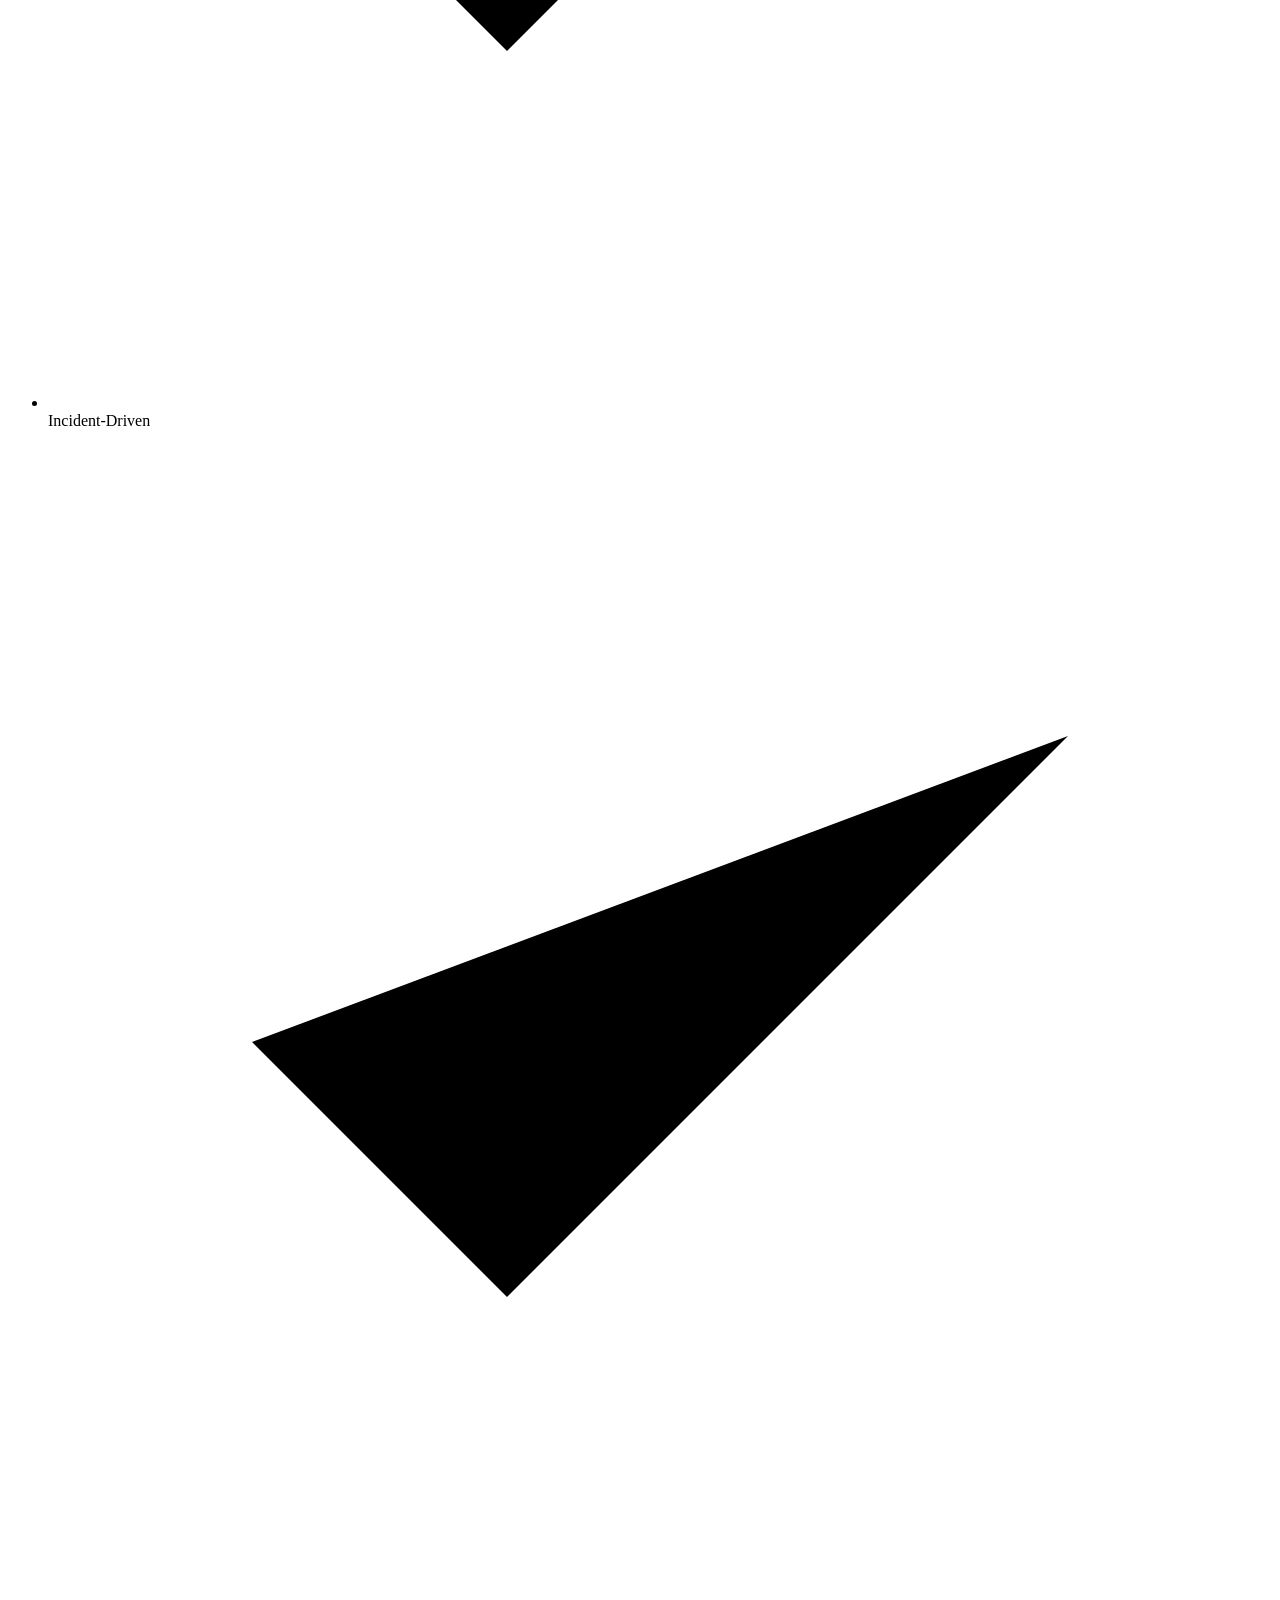
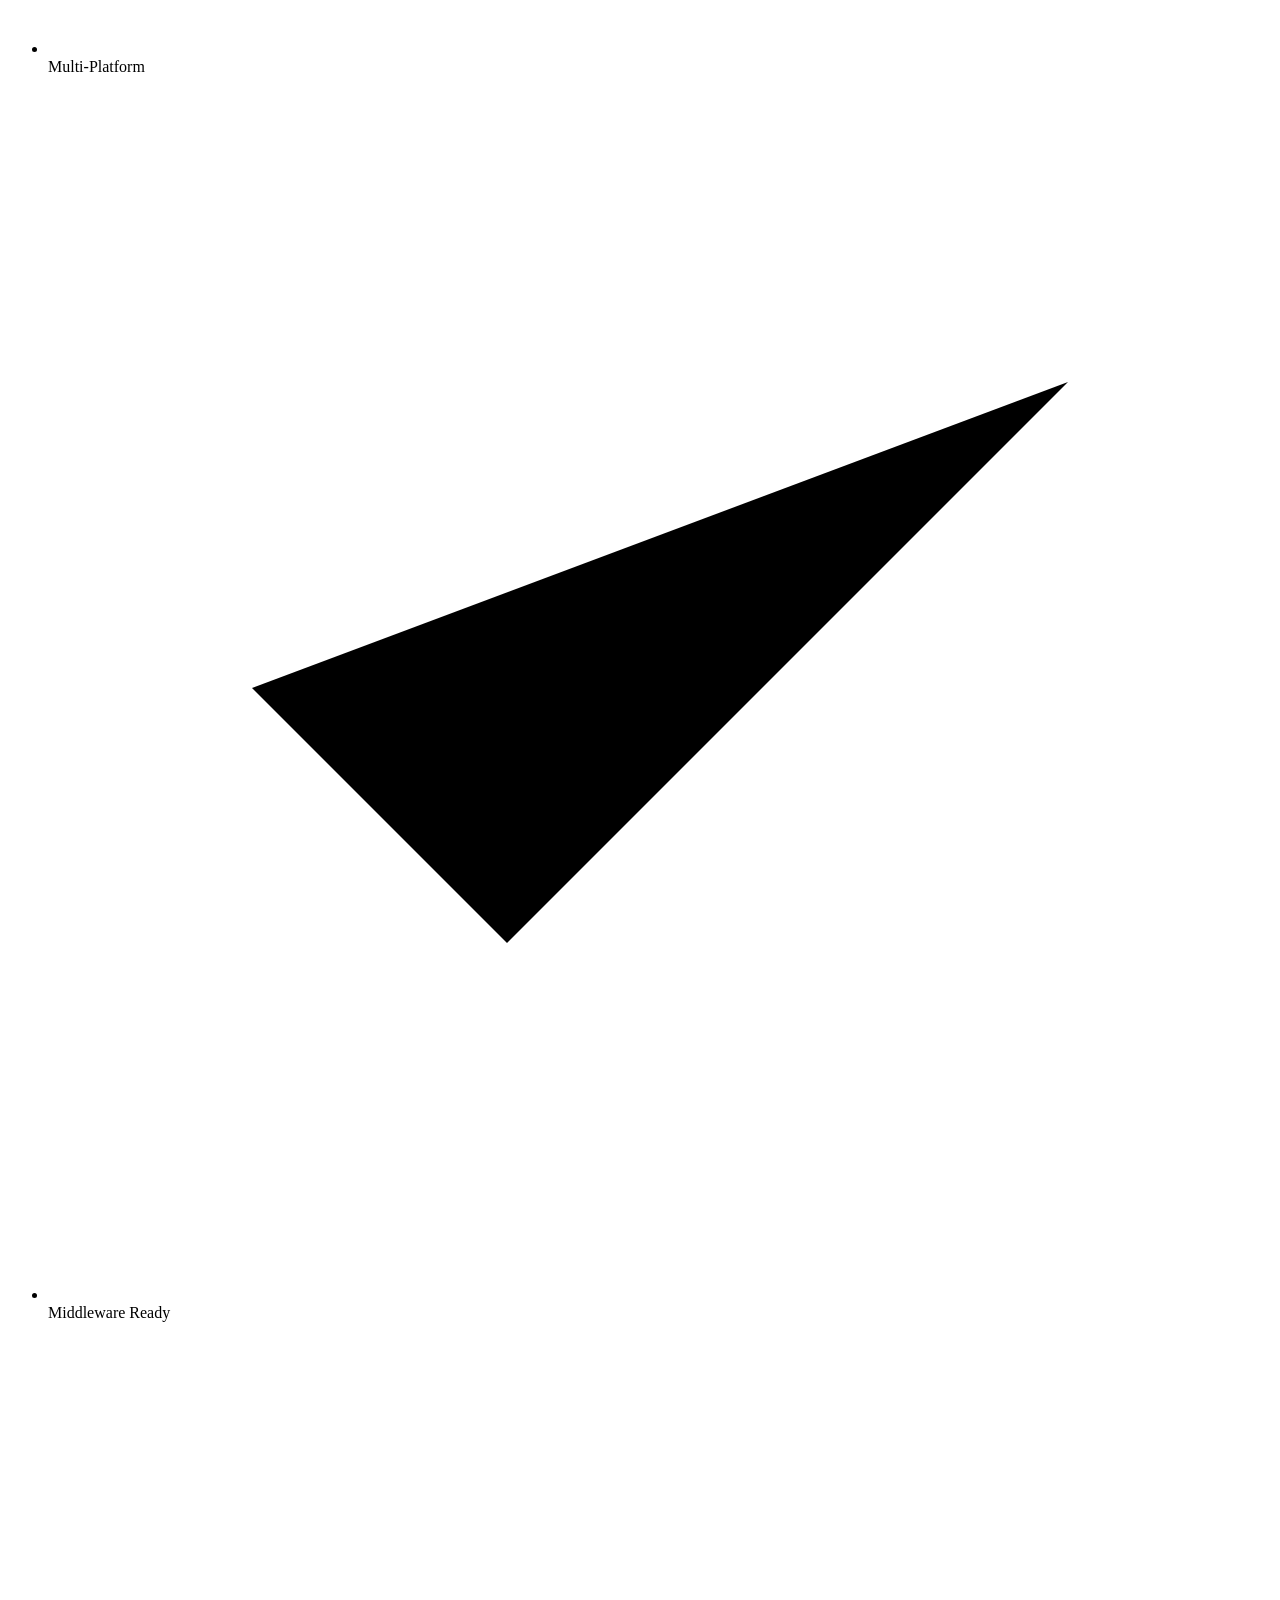
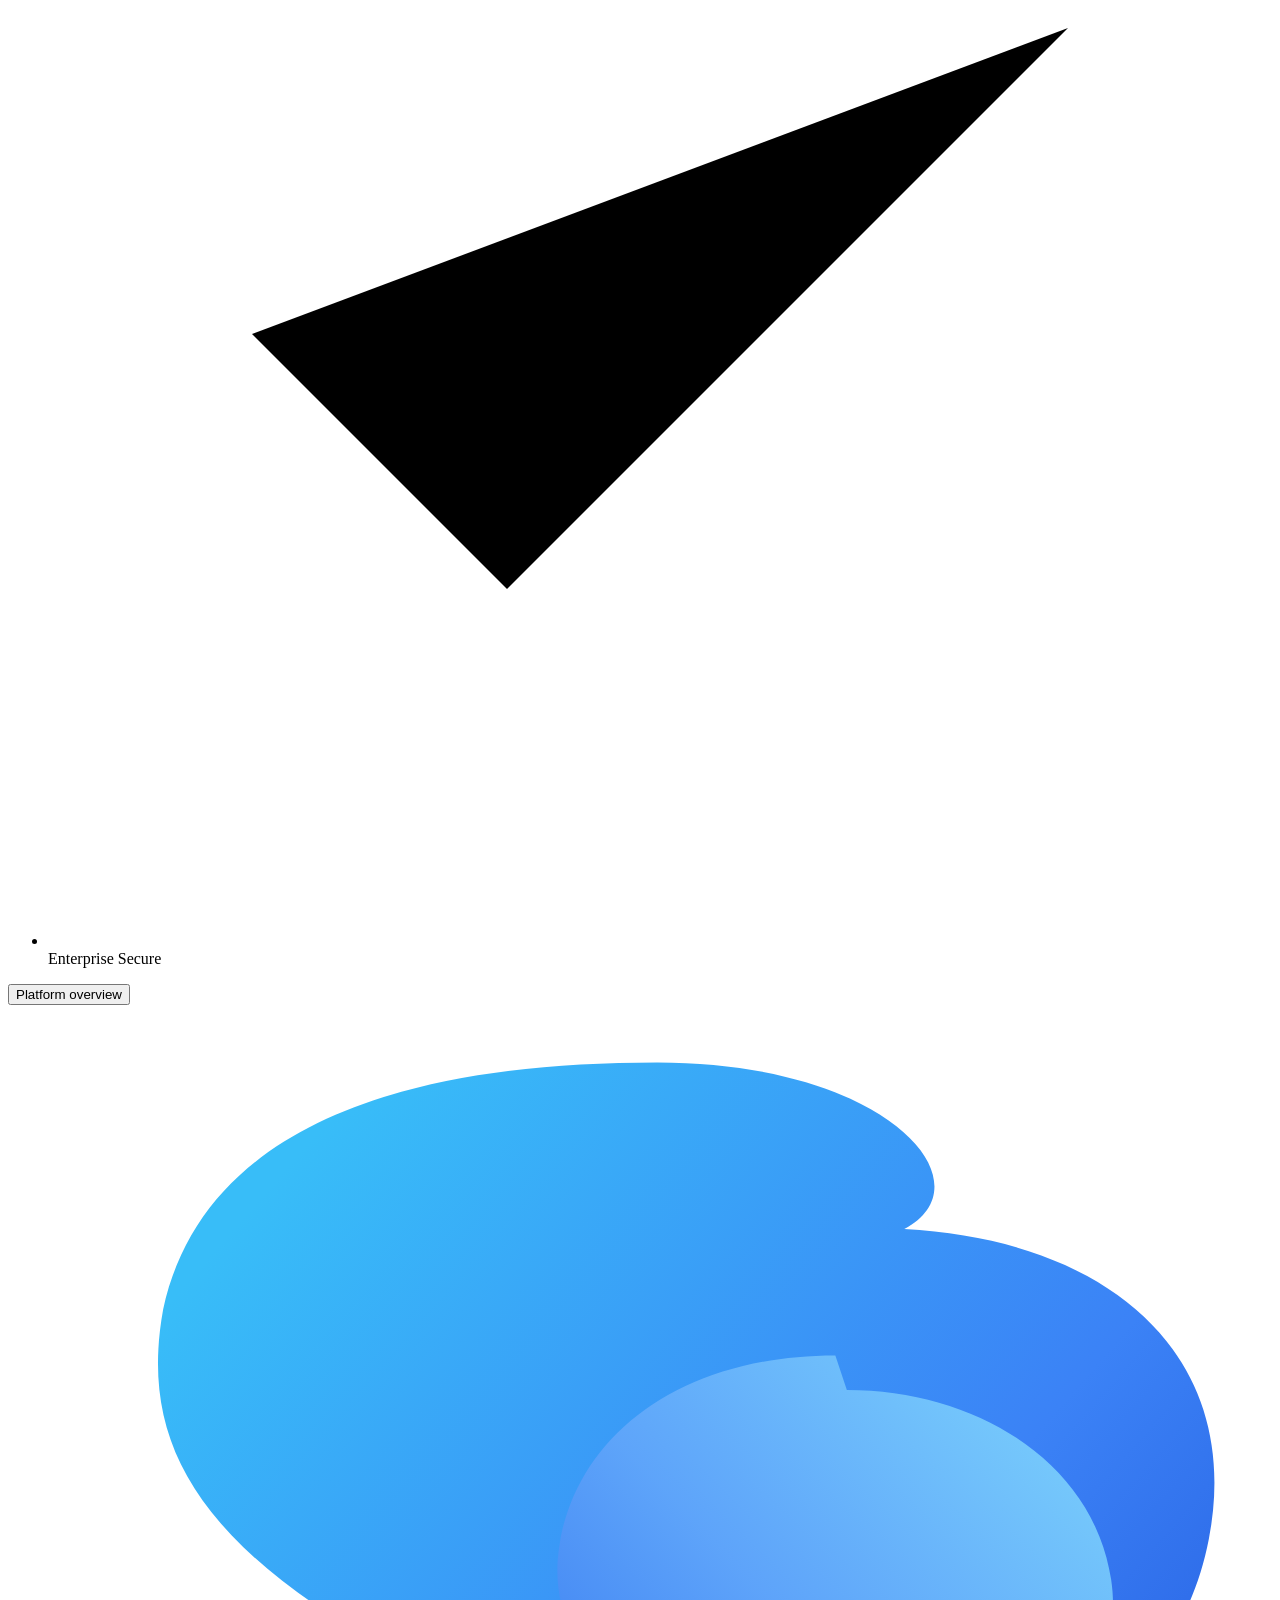
==== commit c6574dbf: "feat(ui): enterprise login v0.32.3 prompt alignment (v4) Build on 0.32.2 showcase/login split with p" ====
--- a/app/static/index.html
+++ b/app/static/index.html
@@ -3,8 +3,8 @@
 <head>
   <meta charset="utf-8" />
   <meta name="viewport" content="width=device-width, initial-scale=1" />
-  <meta name="svrmon24-ui" content="login-enterprise-v3" />
-  <meta name="svrmon24-version" content="0.32.2" />
+  <meta name="svrmon24-ui" content="login-enterprise-v4" />
+  <meta name="svrmon24-version" content="0.32.3" />
   <title>SVRMON24</title>
   <!-- Critical gate CSS: never paint login + app chrome together (before cmdb.css). -->
   <style>
@@ -13,7 +13,7 @@
     body.is-app .login-gate { display: none !important; }
     #authPanel, .auth-panel-legacy { display: none !important; }
   </style>
-  <link rel="stylesheet" href="/static/css/cmdb.css?v=0.32.2" />
+  <link rel="stylesheet" href="/static/css/cmdb.css?v=0.32.3" />
 </head>
 <body class="is-login">
   <svg xmlns="http://www.w3.org/2000/svg" class="login-svg-defs" aria-hidden="true" focusable="false">
@@ -76,7 +76,7 @@
                   <span class="login-dash-pill healthy">Live</span>
                 </div>
                 <div class="login-dash-kpis login-dash-kpis-inv">
-                  <div class="login-dash-kpi"><span class="k">Total Investigations</span><strong>12</strong></div>
+                  <div class="login-dash-kpi"><span class="k">Open Investigations</span><strong>12</strong></div>
                   <div class="login-dash-kpi ok"><span class="k">Completed</span><strong>148</strong></div>
                   <div class="login-dash-kpi warn"><span class="k">Failed</span><strong>3</strong></div>
                 </div>
@@ -111,33 +111,33 @@
         <div class="login-feature-grid">
           <article class="login-feature-card">
             <span class="login-feature-ico tone-blue" aria-hidden="true"><svg viewBox="0 0 24 24"><rect x="3" y="4" width="18" height="6" rx="1.5"/><rect x="3" y="14" width="18" height="6" rx="1.5"/></svg></span>
-            <h3>CMDB &amp; Inventory</h3>
-            <p>Unified view of servers, network and applications.</p>
+            <h3>CMDB &amp; Infrastructure Inventory</h3>
+            <p>Unified view of servers, networks and applications. Centralised infrastructure information.</p>
           </article>
           <article class="login-feature-card">
             <span class="login-feature-ico tone-violet" aria-hidden="true"><svg viewBox="0 0 24 24"><circle cx="12" cy="10" r="2.5"/><path d="M8.5 17a6 6 0 0 1 7 0"/><path d="M12 6V4M6.5 8.5 5 7M17.5 8.5 19 7"/></svg></span>
-            <h3>AI Investigation</h3>
-            <p>Analyse incidents, logs and health data to find root cause.</p>
+            <h3>AI Incident Investigation</h3>
+            <p>Analyse incidents, logs and health data. Identify probable root causes.</p>
           </article>
           <article class="login-feature-card">
             <span class="login-feature-ico tone-green" aria-hidden="true"><svg viewBox="0 0 24 24"><path d="M9 11l2 2 4-4"/><rect x="4" y="4" width="16" height="16" rx="3"/></svg></span>
             <h3>Automated Diagnostics</h3>
-            <p>Run secure, read-only diagnostic scripts on demand.</p>
+            <p>Execute secure, read-only diagnostic scripts. Collect infrastructure health information.</p>
           </article>
           <article class="login-feature-card">
             <span class="login-feature-ico tone-orange" aria-hidden="true"><svg viewBox="0 0 24 24"><path d="M7 4h10a2 2 0 0 1 2 2v14l-3-2-3 2-3-2-3 2V6a2 2 0 0 1 2-2z"/><path d="M9 9h6M9 13h4"/></svg></span>
-            <h3>Log Intelligence</h3>
-            <p>Understand middleware and system logs with AI.</p>
+            <h3>Middleware &amp; Log Intelligence</h3>
+            <p>Analyse WebLogic, Tomcat, JBoss, WebSphere and other middleware logs. Generate actionable technical findings.</p>
           </article>
           <article class="login-feature-card">
             <span class="login-feature-ico tone-pink" aria-hidden="true"><svg viewBox="0 0 24 24"><circle cx="6" cy="12" r="3"/><circle cx="18" cy="6" r="3"/><circle cx="18" cy="18" r="3"/><path d="M8.7 10.2L15.3 7.2M8.7 13.8l6.6 3"/></svg></span>
             <h3>Investigation Workflows</h3>
-            <p>Track, collaborate and resolve incidents end-to-end.</p>
+            <p>Track investigation lifecycle. Maintain diagnostic history and reports.</p>
           </article>
           <article class="login-feature-card">
             <span class="login-feature-ico tone-teal" aria-hidden="true"><svg viewBox="0 0 24 24"><path d="M12 3l8 4v5c0 4.5-3.2 7.8-8 9-4.8-1.2-8-4.5-8-9V7l8-4z"/><path d="M9.5 12l1.8 1.8L15 10"/></svg></span>
-            <h3>Secure &amp; Compliant</h3>
-            <p>RBAC, audit trail and enterprise-grade access.</p>
+            <h3>Security &amp; Compliance</h3>
+            <p>Role-based access control. Audit trails and secure infrastructure access.</p>
           </article>
         </div>
 
@@ -162,7 +162,8 @@
           <span class="login-panel-brand-name">SVRMON24</span>
         </div>
         <h2 class="login-panel-title">Welcome Back</h2>
-        <p class="hint login-panel-sub" id="authHint">Sign in to your SVRMON24 workspace</p>
+        <p class="hint login-panel-sub" id="authHint">Sign in to your SVRMON24 workspace.</p>
+        <p class="hint login-auth-method-note hidden" id="authMethodNote" aria-live="polite"></p>
         <div id="authErrorBanner" class="auth-error-banner hidden" role="alert"></div>
         <div id="hostMismatchBanner" class="auth-warn-banner hidden" role="status"></div>
 
@@ -172,14 +173,14 @@
               <span>Email or username</span>
               <span class="login-input-wrap">
                 <svg class="login-input-ico" viewBox="0 0 24 24" aria-hidden="true"><path d="M4 6h16v12H4z"/><path d="m4 7 8 6 8-6"/></svg>
-                <input id="authUser" name="username" autocomplete="username" placeholder="Enter your email or username" />
+                <input id="authUser" name="username" autocomplete="username" required placeholder="Enter your email or username" />
               </span>
             </label>
             <label class="login-field login-field-password">
               <span>Password</span>
               <span class="login-password-wrap login-input-wrap">
                 <svg class="login-input-ico" viewBox="0 0 24 24" aria-hidden="true"><rect x="5" y="11" width="14" height="10" rx="2"/><path d="M8 11V8a4 4 0 1 1 8 0v3"/></svg>
-                <input id="authPass" type="password" autocomplete="current-password" placeholder="Enter your password" />
+                <input id="authPass" type="password" autocomplete="current-password" required placeholder="Enter your password" />
                 <button type="button" class="login-pass-toggle" id="btnAuthPassToggle" aria-label="Show password" aria-pressed="false" title="Show password">
                   <svg class="ico-show" viewBox="0 0 24 24" aria-hidden="true"><path d="M1 12s4-8 11-8 11 8 11 8-4 8-11 8-11-8-11-8Z"/><circle cx="12" cy="12" r="3"/></svg>
                   <svg class="ico-hide hidden" viewBox="0 0 24 24" aria-hidden="true"><path d="M17.94 17.94A10.07 10.07 0 0 1 12 20c-7 0-11-8-11-8a18.45 18.45 0 0 1 5.06-5.94"/><path d="M9.9 4.24A9.12 9.12 0 0 1 12 4c7 0 11 8 11 8a18.5 18.5 0 0 1-2.16 3.19"/><path d="M1 1 23 23"/></svg>
@@ -1528,6 +1529,6 @@
     </div>
   </div>
 
-  <script src="/static/js/cmdb.js?v=0.32.2"></script>
+  <script src="/static/js/cmdb.js?v=0.32.3"></script>
 </body>
 </html>
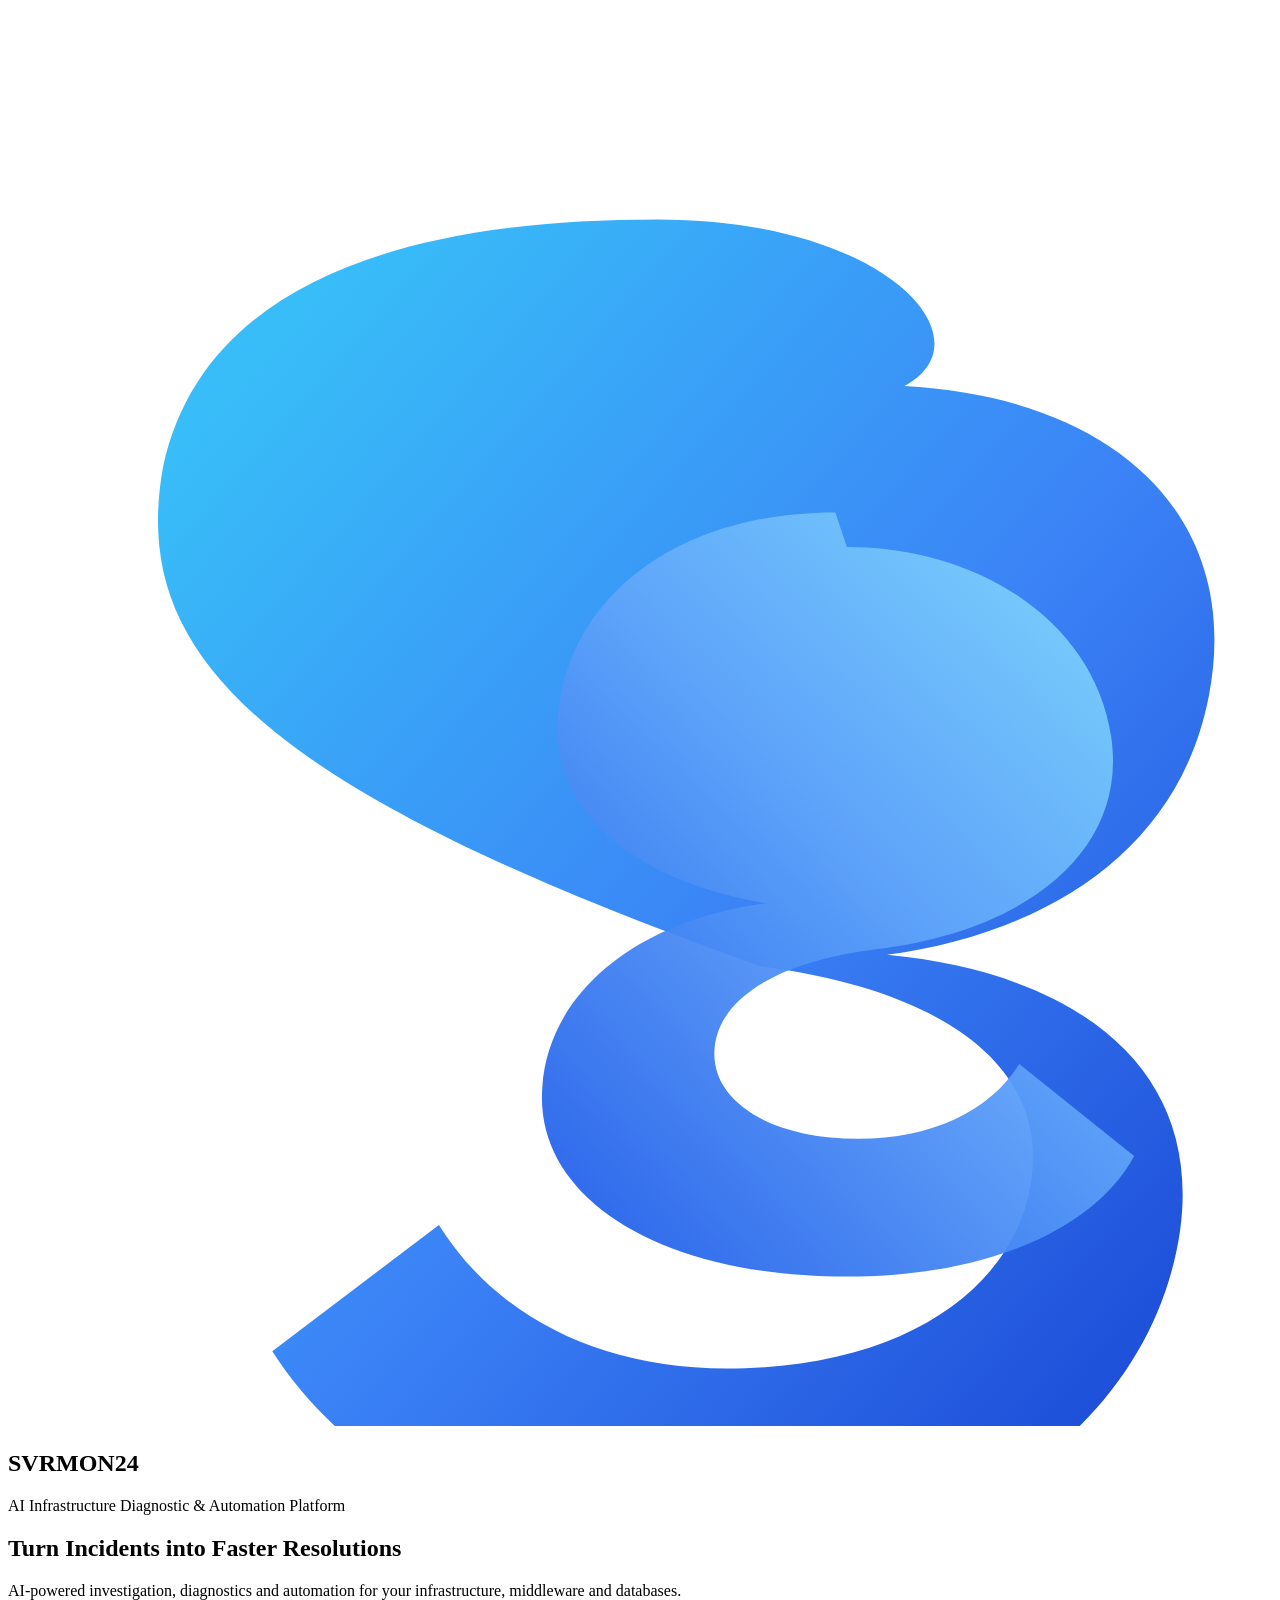
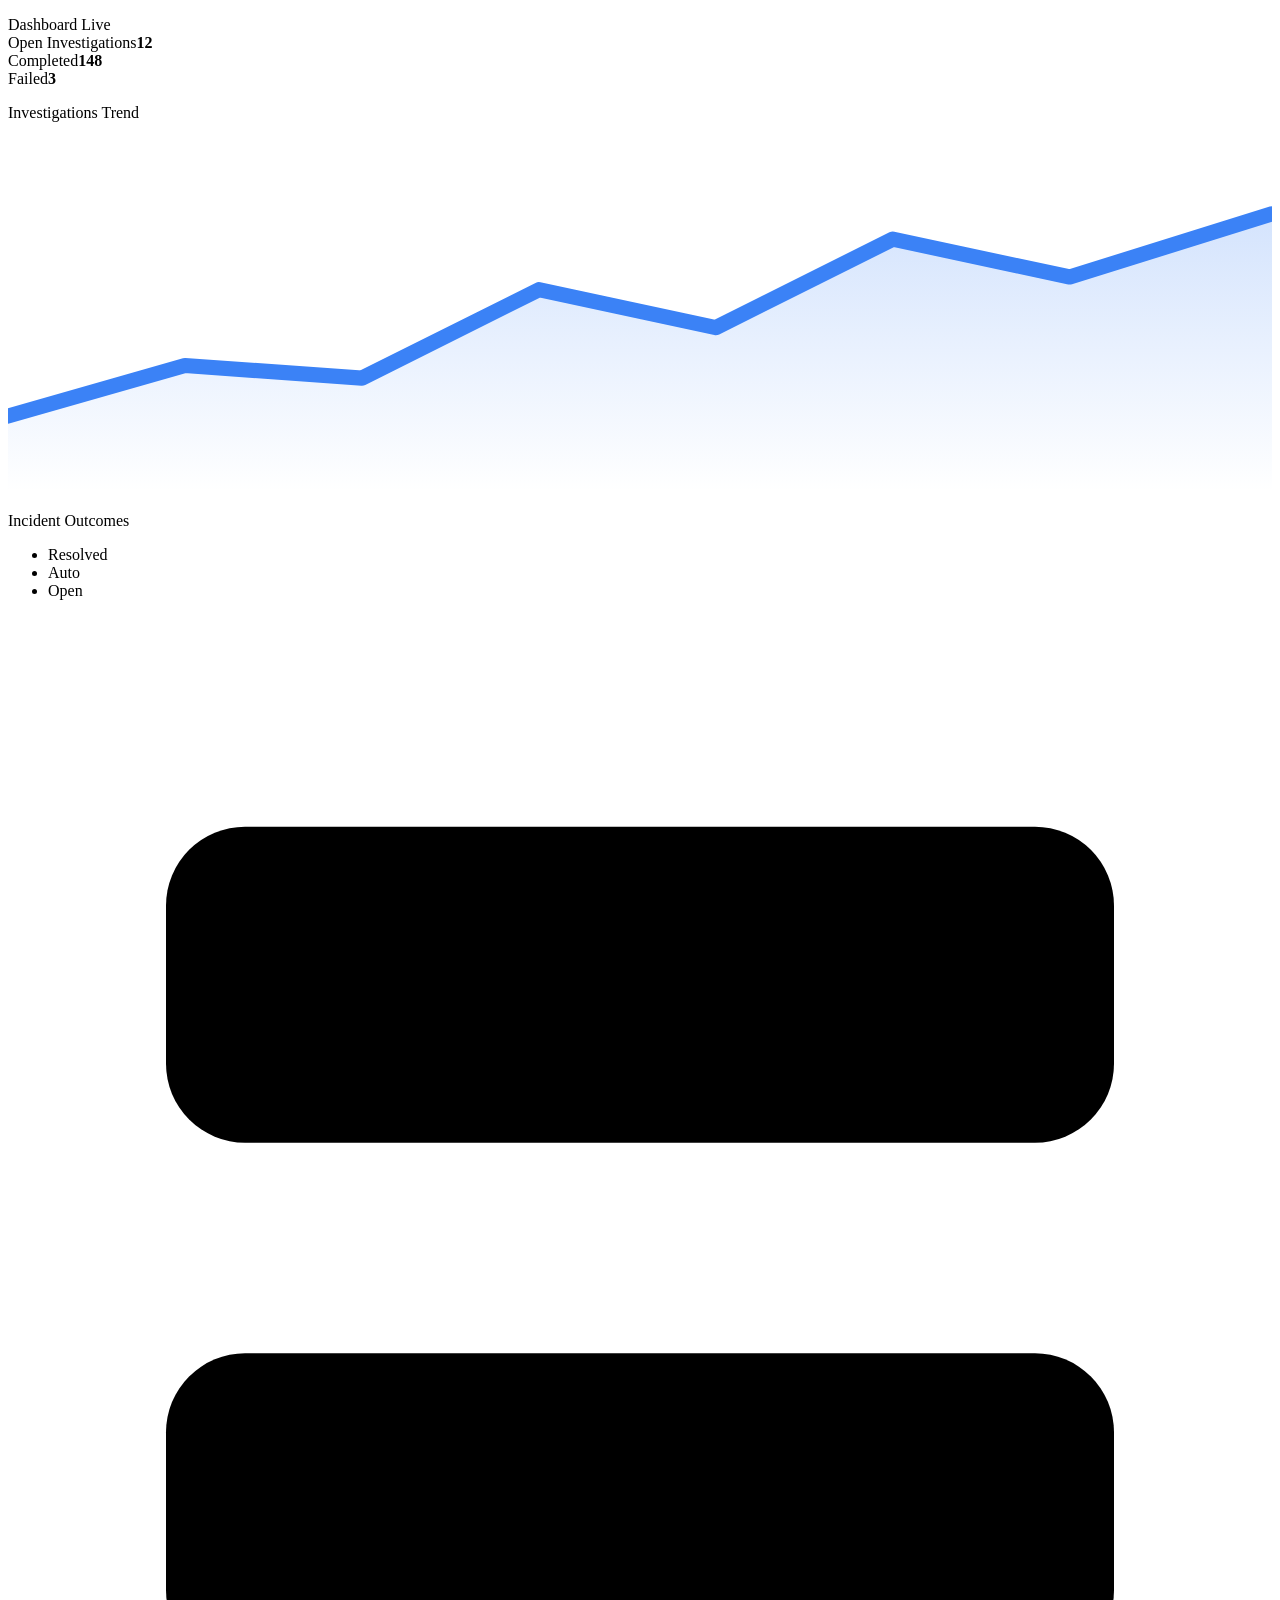
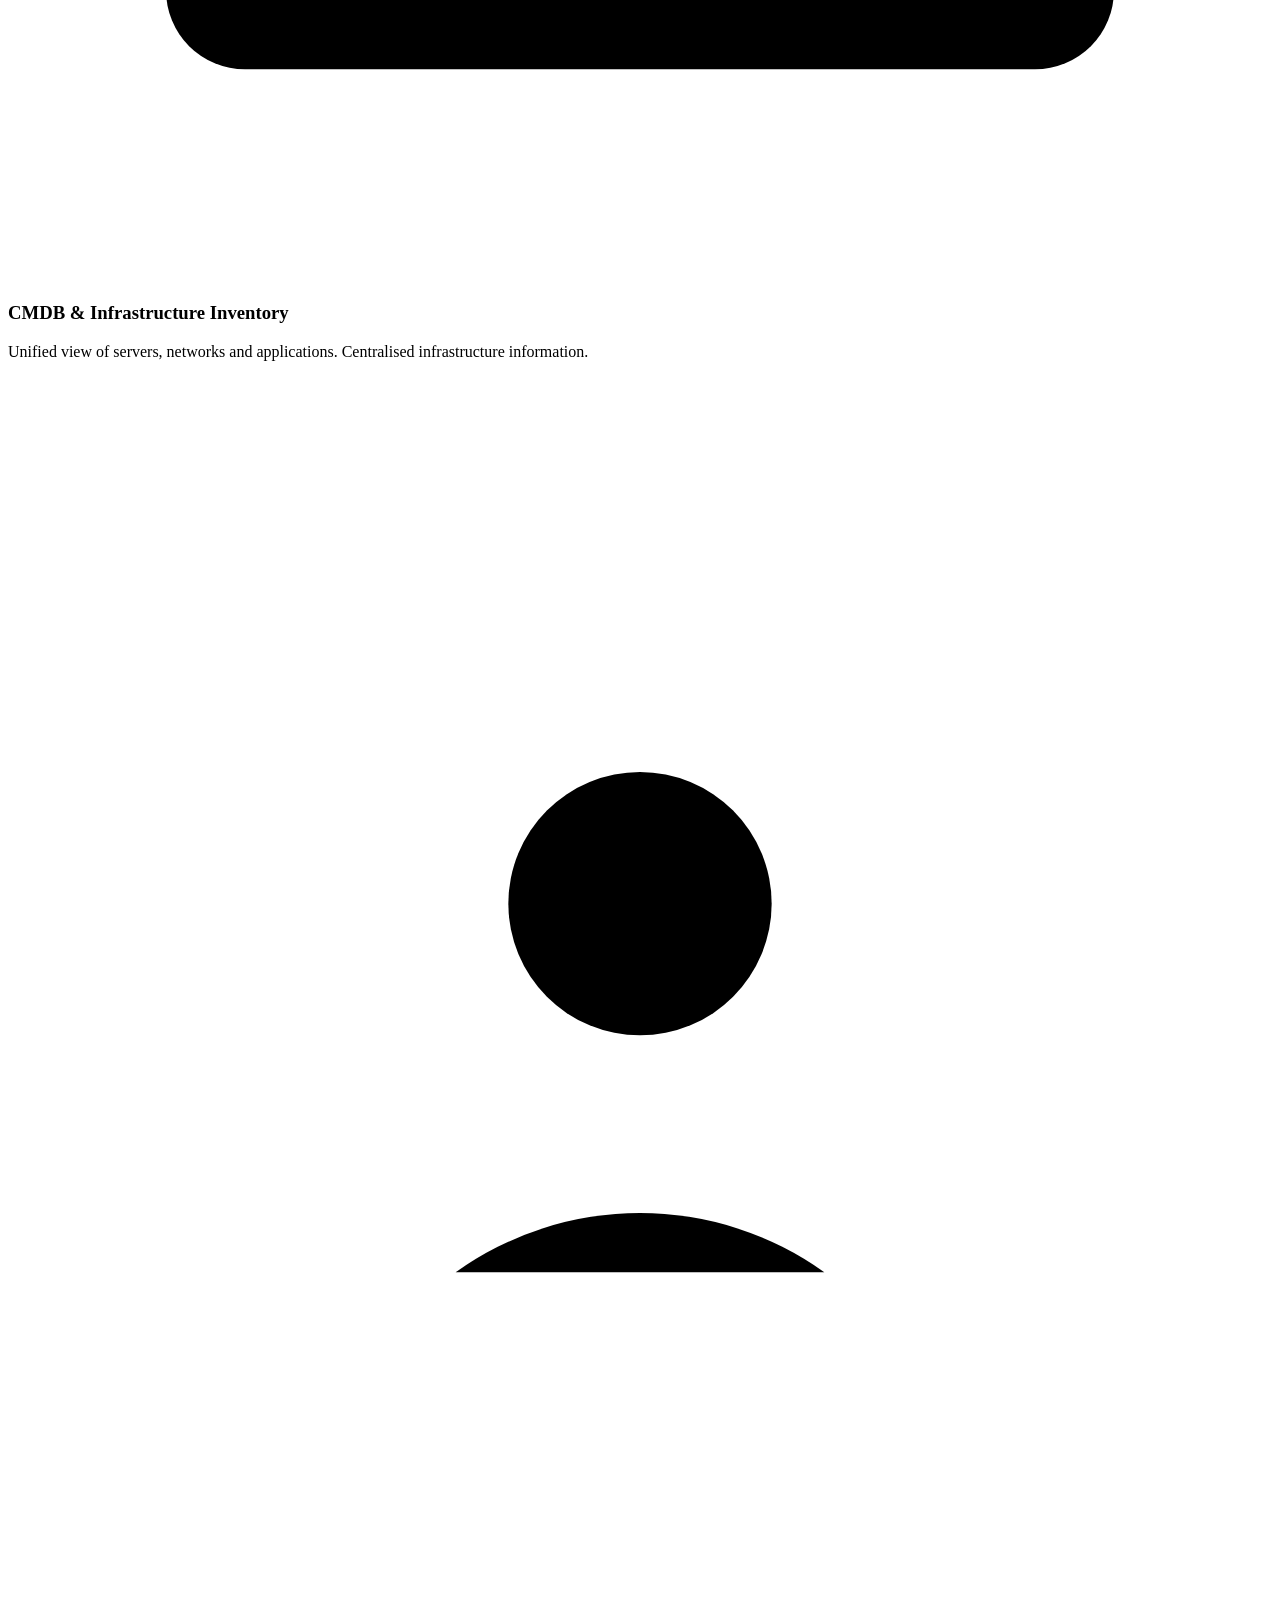
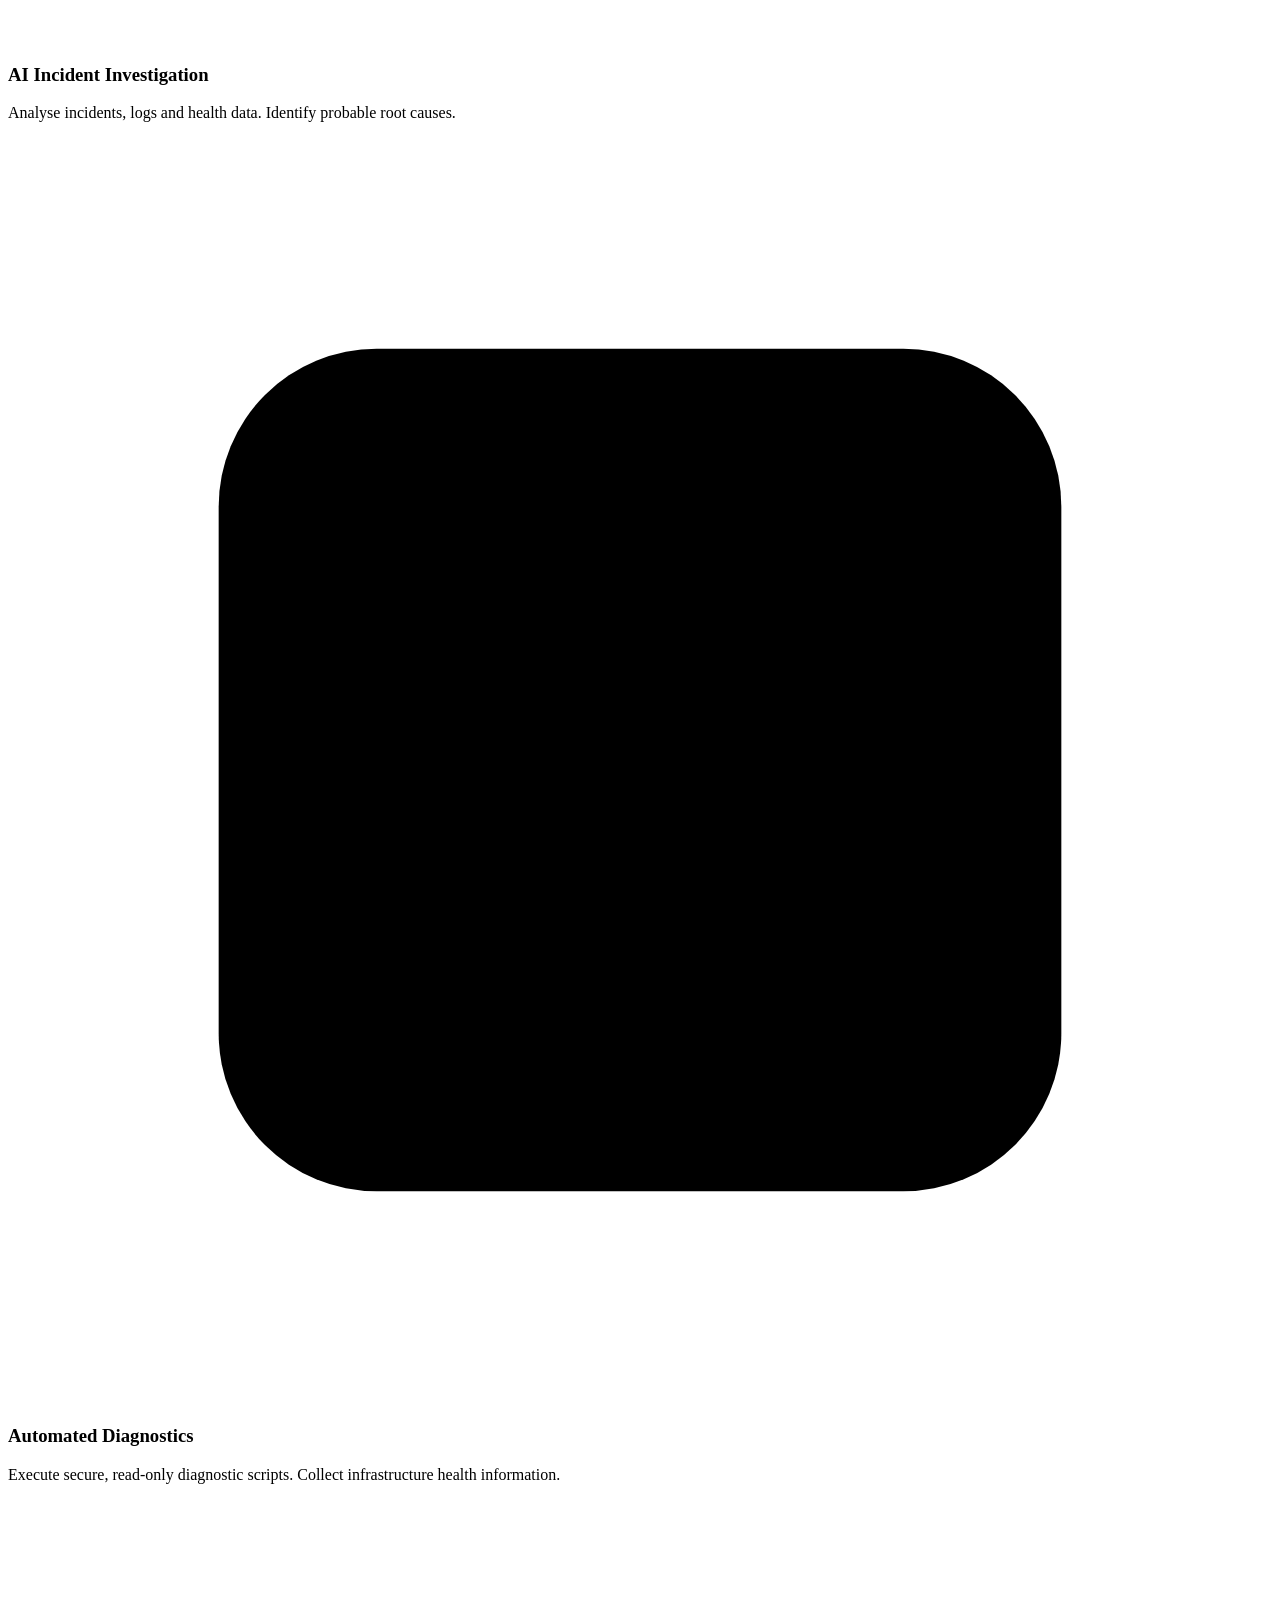
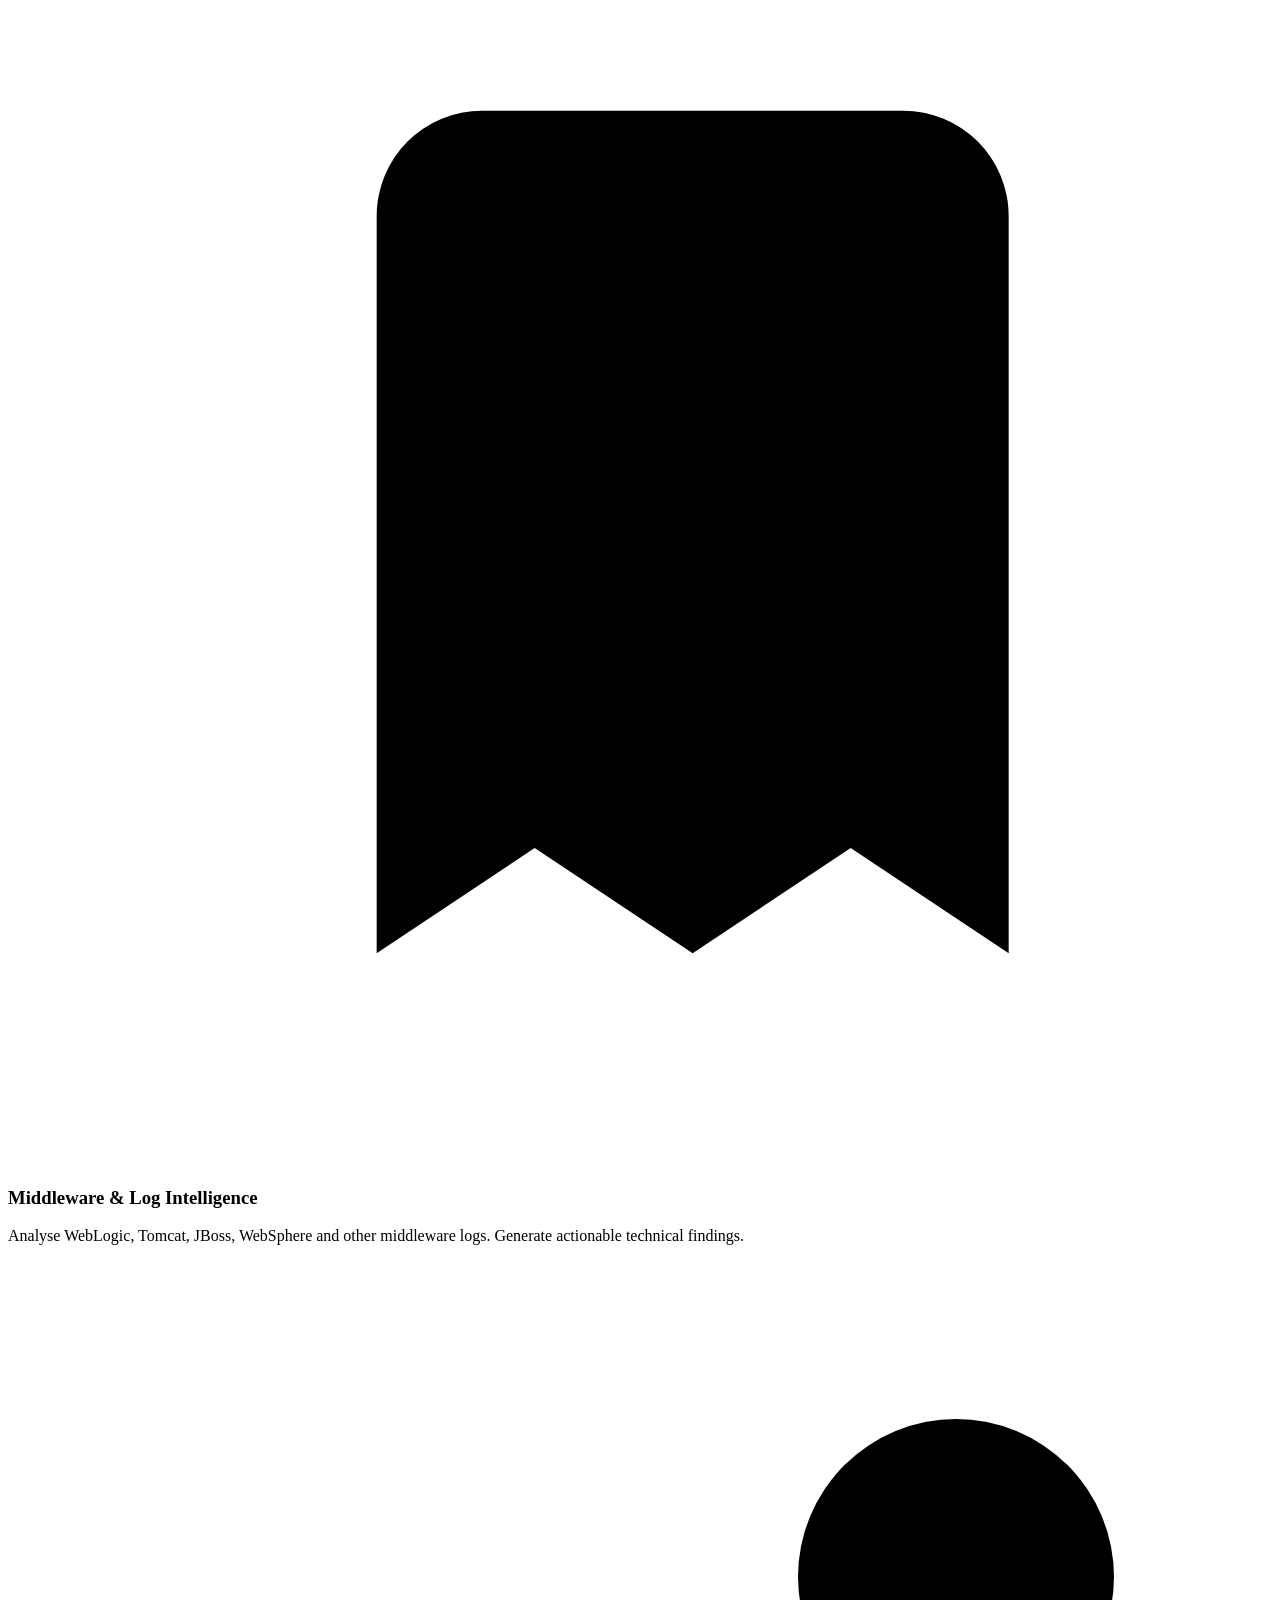
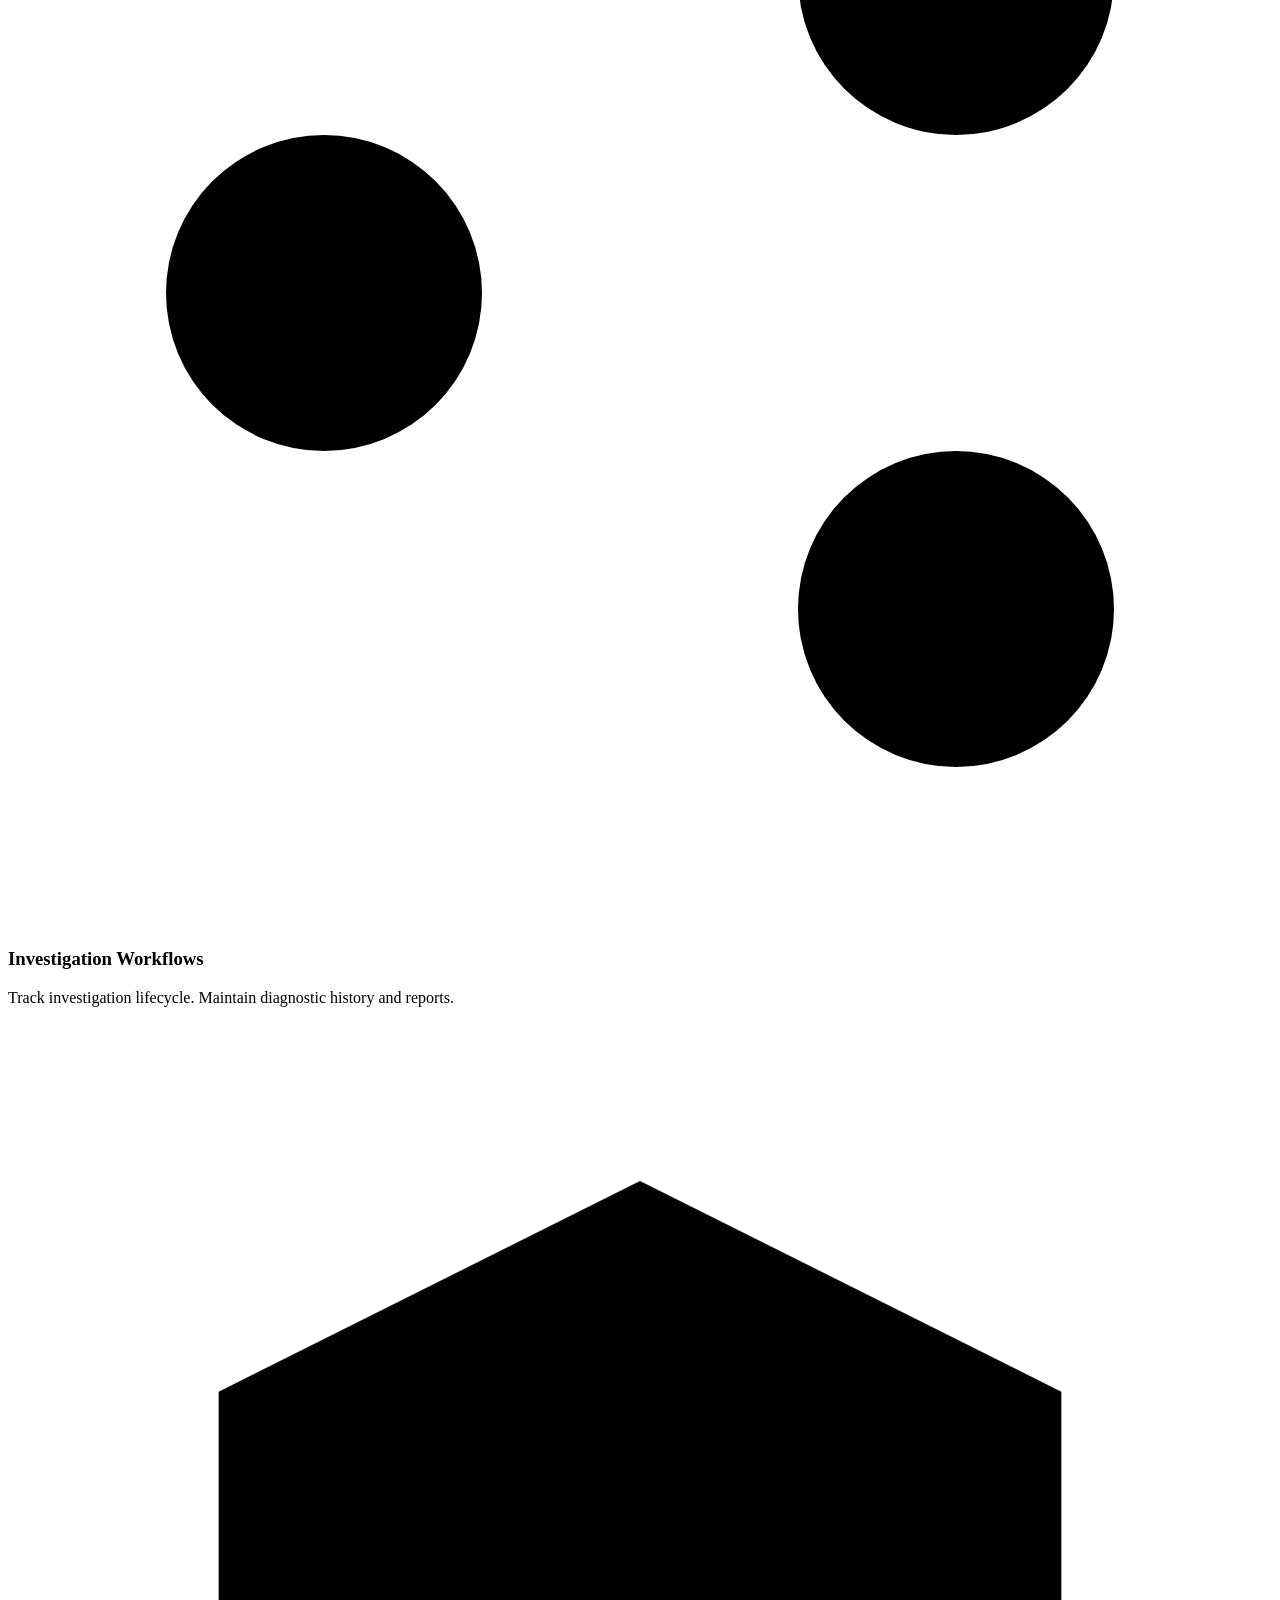
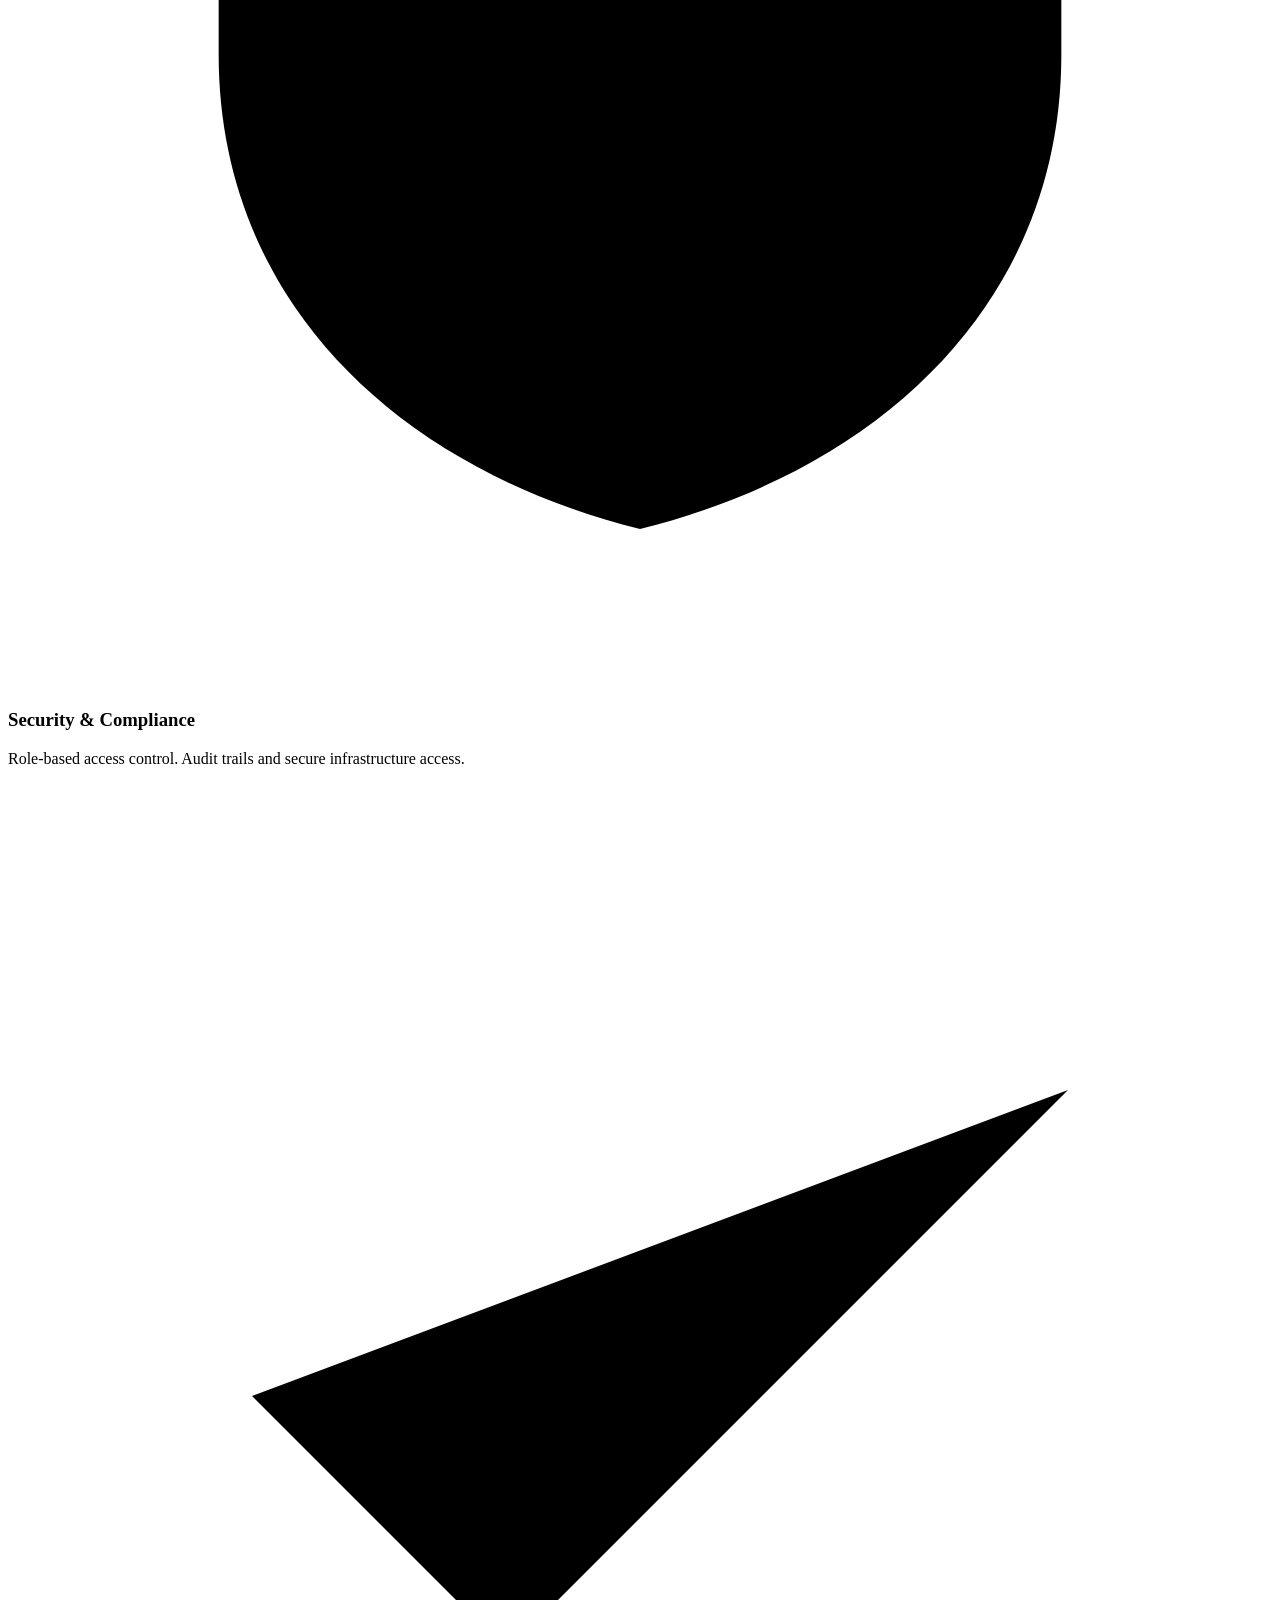
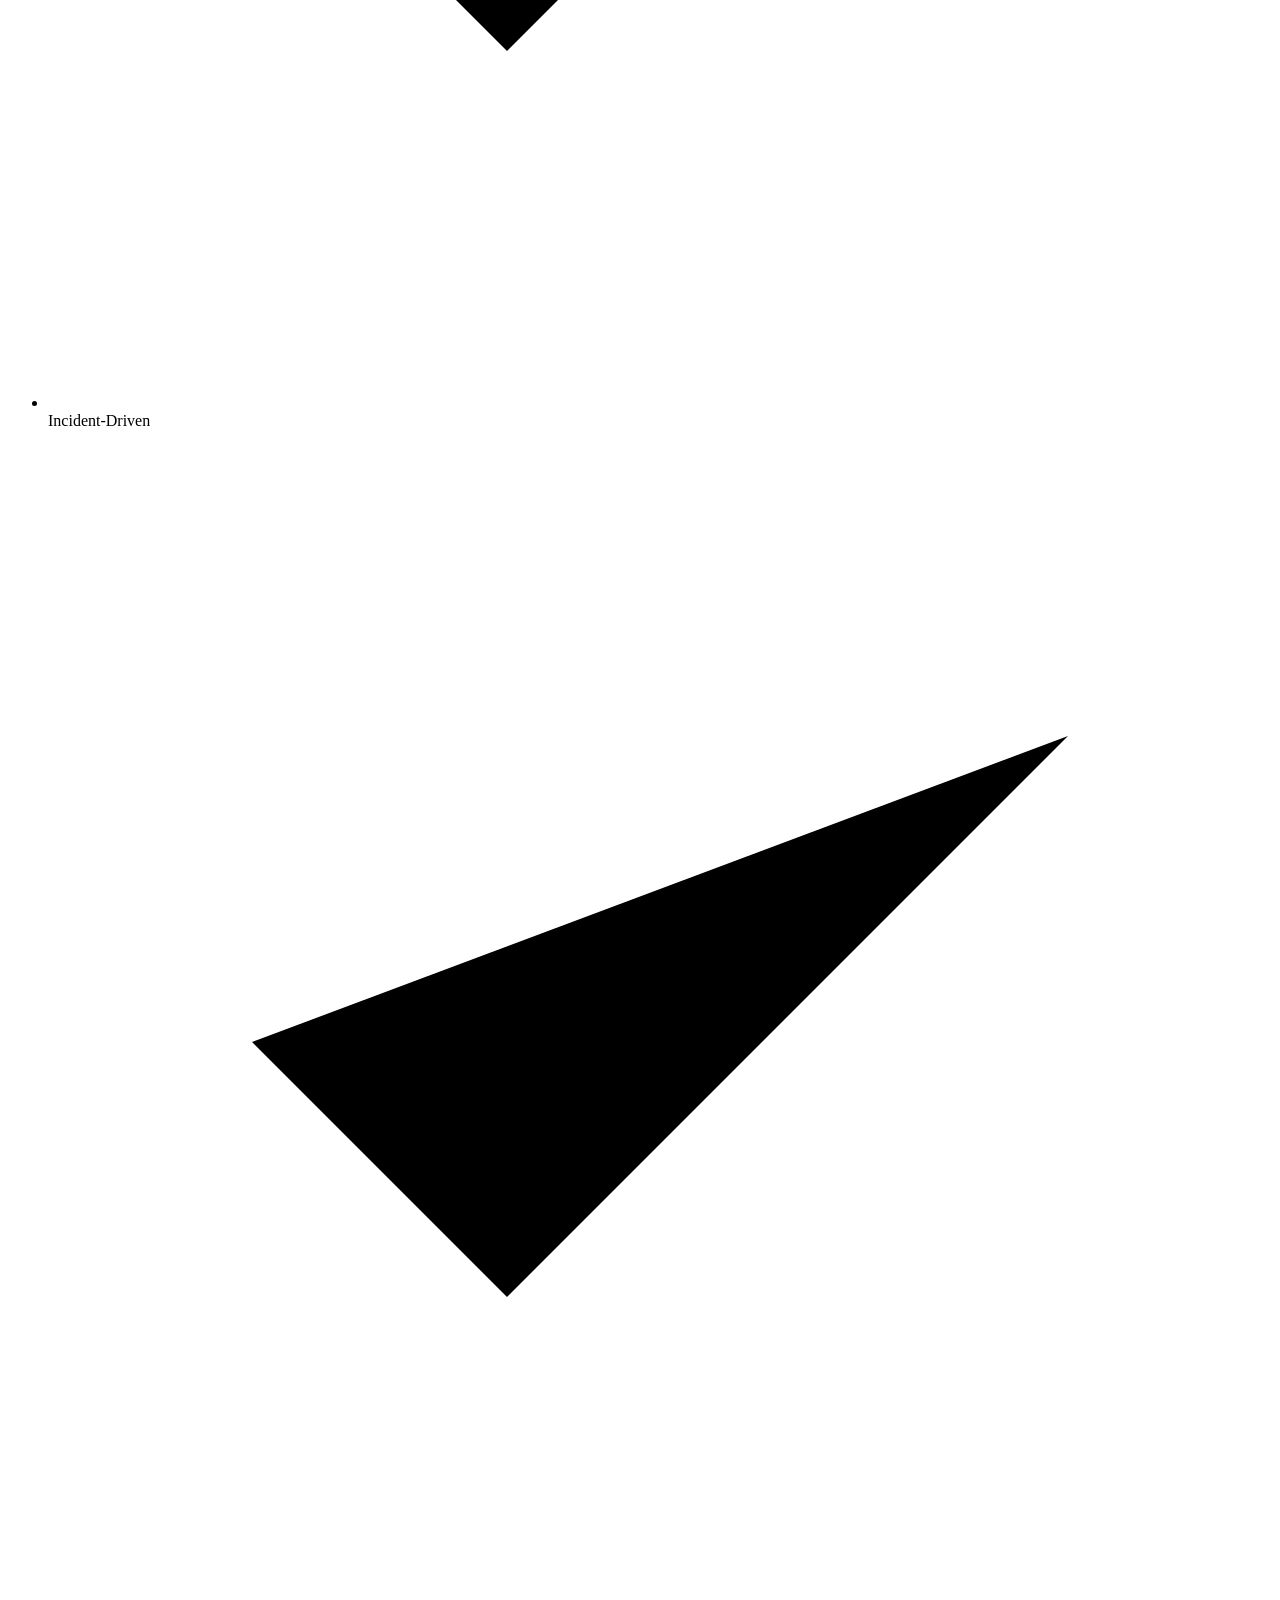
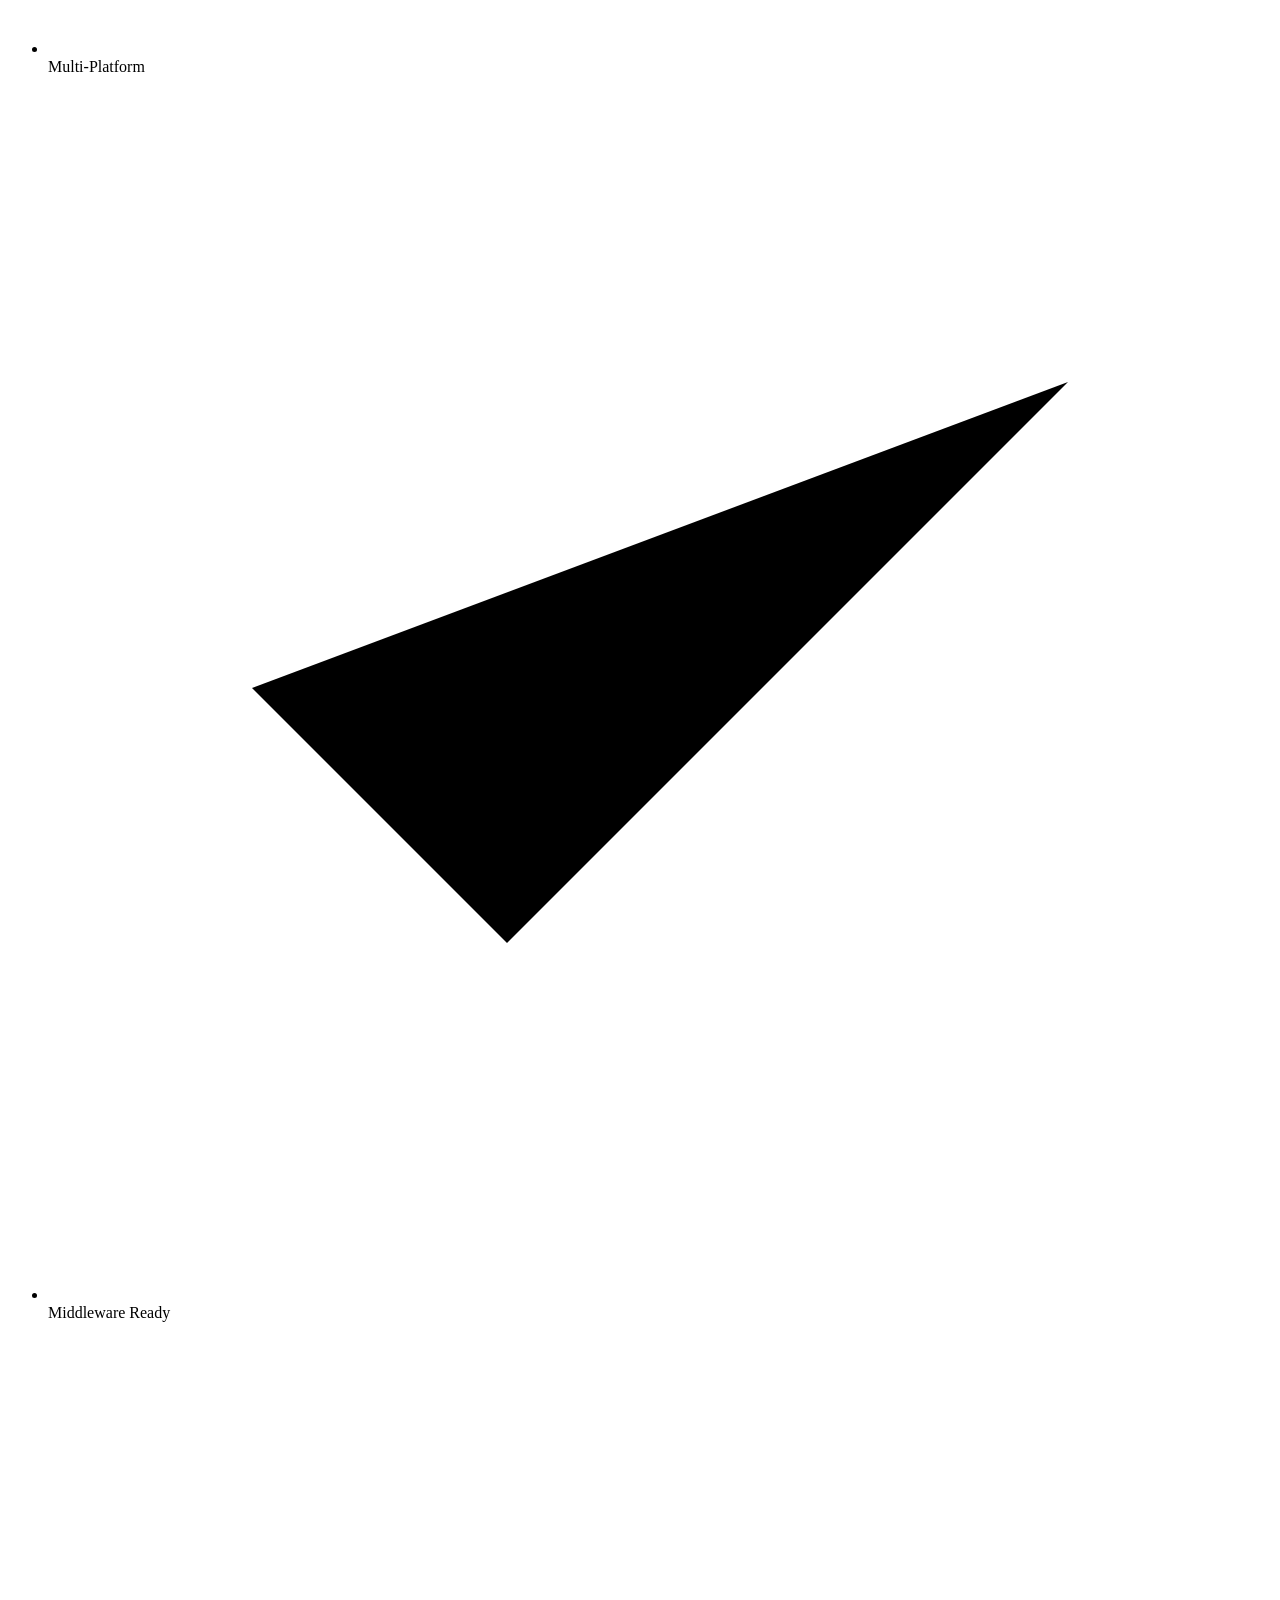
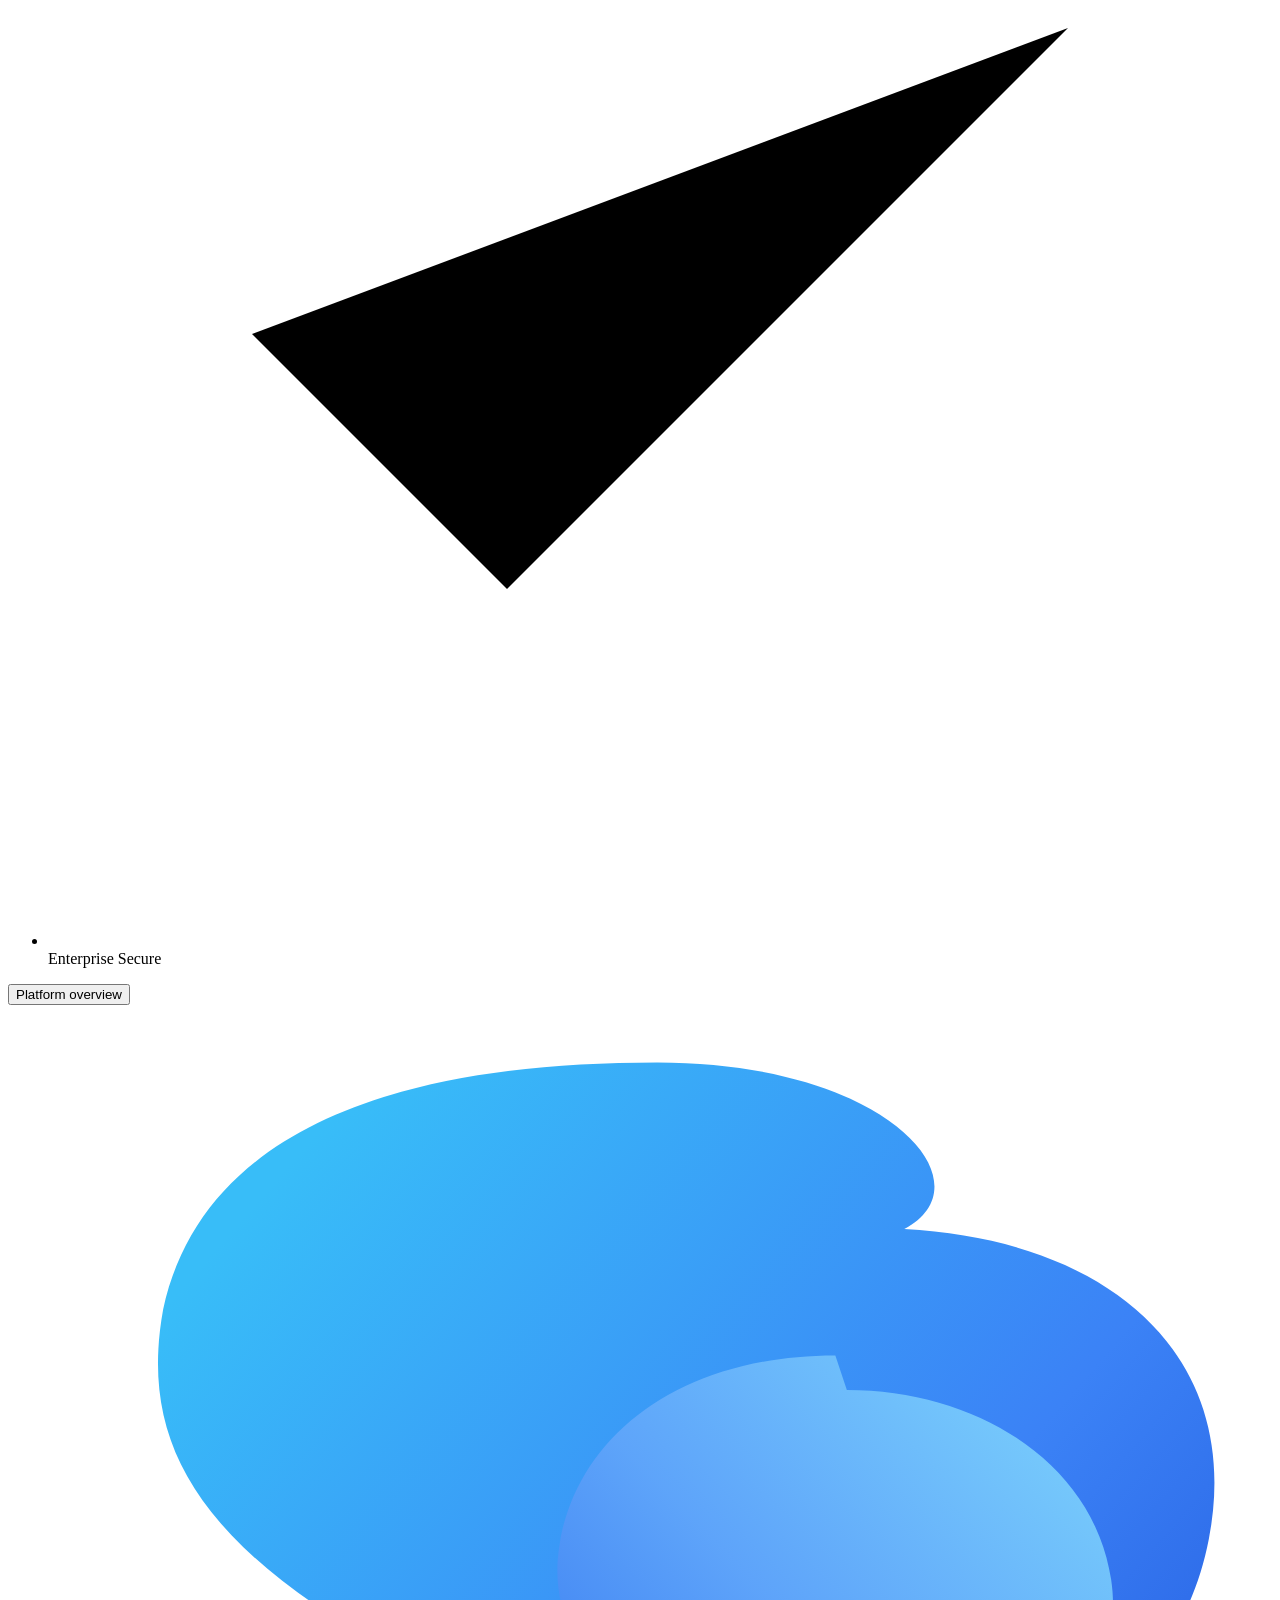
==== commit e4e93c9a: "Match enterprise login to reference v2 with shared branding Extract reusable SVG mark and favicon, c" ====
--- a/app/static/index.html
+++ b/app/static/index.html
@@ -3,9 +3,10 @@
 <head>
   <meta charset="utf-8" />
   <meta name="viewport" content="width=device-width, initial-scale=1" />
-  <meta name="svrmon24-ui" content="login-enterprise-v4" />
-  <meta name="svrmon24-version" content="0.32.3" />
+  <meta name="svrmon24-ui" content="login-enterprise-v6" />
+  <meta name="svrmon24-version" content="0.32.6" />
   <title>SVRMON24</title>
+  <link rel="icon" href="/static/img/svrmon-favicon.svg" type="image/svg+xml" />
   <!-- Critical gate CSS: never paint login + app chrome together (before cmdb.css). -->
   <style>
     body.is-login .app-shell,
@@ -13,7 +14,8 @@
     body.is-app .login-gate { display: none !important; }
     #authPanel, .auth-panel-legacy { display: none !important; }
   </style>
-  <link rel="stylesheet" href="/static/css/cmdb.css?v=0.32.3" />
+  <link rel="stylesheet" href="/static/css/cmdb.css?v=0.32.6" />
+  <script src="/static/js/brand.js?v=0.32.6"></script>
 </head>
 <body class="is-login">
   <svg xmlns="http://www.w3.org/2000/svg" class="login-svg-defs" aria-hidden="true" focusable="false">
@@ -44,11 +46,12 @@
             <svg viewBox="0 0 44 44"><use href="#svrmon-brand-s"/></svg>
           </span>
           <div class="login-portal-brand-text">
-            <h1 class="login-brand-title">SVRMON24</h1>
+            <h1 class="login-brand-title brand-wordmark"><span class="brand-wordmark-core">SVRMON</span><span class="brand-wordmark-suffix">24</span></h1>
             <p class="login-portal-kicker">AI Infrastructure Diagnostic &amp; Automation Platform</p>
           </div>
         </div>
 
+        <div class="login-hero-stage">
         <h2 class="login-headline">Turn Incidents into <span class="login-gradient-text">Faster Resolutions</span></h2>
         <p class="login-portal-lede login-portal-lede-wide">AI-powered investigation, diagnostics and automation for your infrastructure, middleware and databases.</p>
 
@@ -82,7 +85,7 @@
                 </div>
                 <div class="login-dash-analytics">
                   <div class="login-dash-trend">
-                    <p class="login-dash-section-label">Investigation Trend</p>
+                    <p class="login-dash-section-label">Investigations Trend</p>
                     <div class="login-dash-spark">
                       <svg viewBox="0 0 200 56" preserveAspectRatio="none">
                         <defs><linearGradient id="loginTrendFill" x1="0" y1="0" x2="0" y2="1"><stop offset="0%" stop-color="#3B82F6" stop-opacity=".22"/><stop offset="100%" stop-color="#3B82F6" stop-opacity="0"/></linearGradient></defs>
@@ -106,6 +109,7 @@
               </div>
             </div>
           </div>
+        </div>
         </div>
 
         <div class="login-feature-grid">
@@ -159,7 +163,7 @@
           <span class="brand-s-logo brand-s-logo--panel" aria-hidden="true">
             <svg viewBox="0 0 44 44"><use href="#svrmon-brand-s"/></svg>
           </span>
-          <span class="login-panel-brand-name">SVRMON24</span>
+          <span class="login-panel-brand-name brand-wordmark"><span class="brand-wordmark-core">SVRMON</span><span class="brand-wordmark-suffix">24</span></span>
         </div>
         <h2 class="login-panel-title">Welcome Back</h2>
         <p class="hint login-panel-sub" id="authHint">Sign in to your SVRMON24 workspace.</p>
@@ -227,12 +231,12 @@
     <aside class="sidebar" id="sidebar">
       <div class="brand">
         <div class="brand-mark">
-          <span class="logo" aria-hidden="true">
-            <svg viewBox="0 0 24 24"><path d="M4 7h16M4 12h10M4 17h14"/><circle cx="18" cy="12" r="2.2"/></svg>
+          <span class="logo brand-s-logo brand-s-logo--sidebar" aria-hidden="true">
+            <svg viewBox="0 0 44 44"><use href="#svrmon-brand-s"/></svg>
           </span>
-          <h1>SVRMON24</h1>
+          <h1 class="brand-wordmark brand-wordmark--sidebar"><span class="brand-wordmark-core">SVRMON</span><span class="brand-wordmark-suffix">24</span></h1>
         </div>
-        <p class="tagline">Enterprise CMDB · dependencies · SIMULATED diagnostics</p>
+        <p class="tagline">AI Infrastructure Diagnostic &amp; Automation Platform</p>
       </div>
       <nav class="nav" aria-label="Primary">
         <div class="nav-section">Operations</div>
@@ -1529,6 +1533,6 @@
     </div>
   </div>
 
-  <script src="/static/js/cmdb.js?v=0.32.3"></script>
+  <script src="/static/js/cmdb.js?v=0.32.6"></script>
 </body>
 </html>
